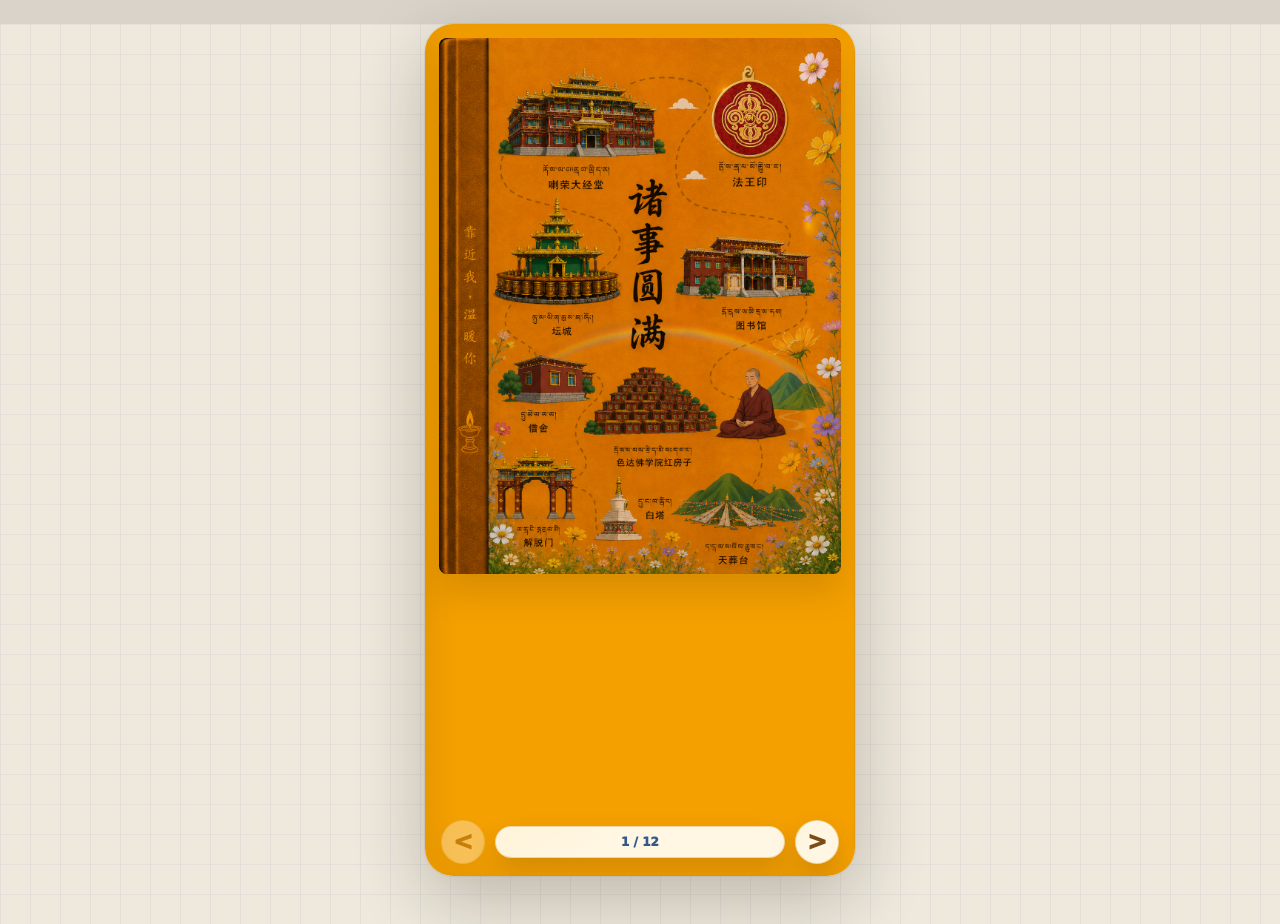
==== android-app/app/src/main/assets/index.html @ 90a1766b "Add Android APK build project" ====
<!doctype html>
<html lang="zh-CN">
  <head>
    <meta charset="UTF-8" />
    <meta name="viewport" content="width=device-width, initial-scale=1, viewport-fit=cover" />
    <meta name="theme-color" content="#f4a000" />
    <meta name="application-name" content="法王手账" />
    <meta name="mobile-web-app-capable" content="yes" />
    <meta name="apple-mobile-web-app-capable" content="yes" />
    <meta name="apple-mobile-web-app-status-bar-style" content="black-translucent" />
    <meta name="apple-mobile-web-app-title" content="法王传记手账" />
    <meta name="msapplication-TileColor" content="#f4a000" />
    <title>晋美彭措法王传记手账</title>
    <link rel="manifest" href="manifest.webmanifest" />
    <link rel="icon" type="image/png" sizes="64x64" href="assets/favicon-64.png" />
    <link rel="apple-touch-icon" href="assets/apple-touch-icon.png" />
    <link rel="preload" as="image" href="assets/cover-home-final.png" fetchpriority="high" />
    <link rel="stylesheet" href="styles.css" />
  </head>
  <body>
    <div class="app-shell">
      <header class="journey-cover" aria-label="笔记本封面">
        <img class="cover-image" src="assets/cover-home-final.png" alt="诸事圆满笔记本封面" loading="eager" decoding="async" fetchpriority="high" />
        <span class="visually-hidden" id="todayLine"></span>
      </header>

      <section class="note-toc note-toc-feature" aria-label="笔记目录">
        <div class="note-toc-actions" aria-label="目录操作">
          <button class="toc-action-button primary" id="newNoteButton" type="button" title="新建笔记" aria-label="新建笔记">
            <svg viewBox="0 0 24 24" aria-hidden="true">
              <path d="M5 12h14"></path>
              <path d="M12 5v14"></path>
            </svg>
            <span>新建笔记</span>
          </button>
          <button class="toc-action-button" id="exportButton" type="button" title="导出笔记" aria-label="导出笔记">
            <svg viewBox="0 0 24 24" aria-hidden="true">
              <path d="M21 15v4a2 2 0 0 1-2 2H5a2 2 0 0 1-2-2v-4"></path>
              <path d="M7 10l5 5 5-5"></path>
              <path d="M12 15V3"></path>
            </svg>
            <span>导出笔记</span>
          </button>
          <button class="toc-action-button install-action" id="installButton" type="button" title="安装到手机" aria-label="安装到手机">
            <svg viewBox="0 0 24 24" aria-hidden="true">
              <path d="M12 3v10"></path>
              <path d="m8 9 4 4 4-4"></path>
              <path d="M5 15v4a2 2 0 0 0 2 2h10a2 2 0 0 0 2-2v-4"></path>
            </svg>
            <span>安装到手机</span>
          </button>
        </div>
        <div class="note-toc-body" id="noteToc"></div>
      </section>

      <section class="front-matter" aria-label="笔记本扉页">
        <article class="flyleaf-page teaching-page">
          <span class="flyleaf-kicker">གདམས་ངག · 扉页一</span>
          <div class="teaching-signboard" aria-label="莫舍己道，勿扰他心">
            <p class="signboard-tibetan">རང་གི་ལམ་མ་འདོར། གཞན་གྱི་སེམས་མ་དཀྲུགས།</p>
            <h2>
              <span>莫舍己道</span>
              <span>勿扰他心</span>
            </h2>
          </div>
          <div class="leaf-thread" aria-hidden="true"></div>
        </article>

        <article class="flyleaf-page message-page">
          <span class="flyleaf-kicker">དྲན་གསོ། · 扉页二</span>
          <blockquote class="handwritten-note">
            <p>
              <span class="handwriting-line">今天是个特别的日子。</span>
              <span class="handwriting-line">我爱这世上所有生命，</span>
              <span class="handwriting-line">但最惦记的还是那些曾一起并肩学修，</span>
              <span class="handwriting-line">如今天各一方的你们。</span>
              <span class="handwriting-line">不管在哪儿，都要好好的哦～</span>
            </p>
          </blockquote>
          <figure>
            <img src="assets/flyleaf-weibo-teaching.jpg" alt="索达吉堪布文字截图" loading="lazy" decoding="async" fetchpriority="low" />
            <figcaption>文字摘录自所给图片</figcaption>
          </figure>
        </article>
      </section>

      <main class="app-main">
        <section class="notebook-overview-page">
        <section class="focus-strip">
          <div class="focus-copy">
            <span class="eyebrow">ད་ལྟའི་བརྗོད་གཞི། 当前主题</span>
            <h2 class="focus-title image-title" id="focusPerson" aria-label="不离">
              <img class="buli-title-image" src="assets/buli-gold-title.png" alt="" aria-hidden="true" loading="lazy" decoding="async" fetchpriority="low" />
            </h2>
            <p id="focusMeta">ཟིན་བྲིས། 0 篇笔记</p>
          </div>
          <figure class="focus-lamp">
            <img src="assets/oil-lamp.jpg" alt="油灯照片" loading="lazy" decoding="async" fetchpriority="low" />
          </figure>
        </section>

        <section class="photo-film" aria-label="喇荣五明佛学院风景">
          <div class="photo-card large">
            <img src="assets/larung-real-panorama.jpg" alt="喇荣五明佛学院夜色全景" loading="lazy" decoding="async" fetchpriority="low" />
            <div>
              <span>LARUNG GAR</span>
              <strong>夜色山谷</strong>
            </div>
          </div>
          <div class="photo-card">
            <img src="assets/larung-real-lights.jpg" alt="喇荣五明佛学院灯火红屋" loading="lazy" decoding="async" fetchpriority="low" />
            <div>
              <span>LIGHTS</span>
              <strong>灯火红屋</strong>
            </div>
          </div>
          <div class="photo-card">
            <img src="assets/larung-real-snow.jpg" alt="喇荣五明佛学院雪景" loading="lazy" decoding="async" fetchpriority="low" />
            <div>
              <span>SNOW</span>
              <strong>雪落山坡</strong>
            </div>
          </div>
        </section>

        <section class="stats-ribbon" aria-label="笔记统计">
          <div>
            <strong id="totalCount">0</strong>
            <span>篇笔记</span>
          </div>
          <div>
            <strong id="personCount">0</strong>
            <span>位人物</span>
          </div>
          <div>
            <strong id="tagCount">0</strong>
            <span>个标签</span>
          </div>
        </section>
        </section>

        <section class="portrait-pages" aria-label="法相庄严彩页">
          <div class="section-head">
            <div>
              <span class="eyebrow">སྐུ་པར། Portrait Inserts</span>
              <h2>སྐུ་མདངས། 法相庄严</h2>
            </div>
          </div>
          <form class="module-editor" data-module-form="portraits">
            <input name="title" type="text" placeholder="ཁ་བྱང་ 标题" autocomplete="off" />
            <input name="subtitle" type="text" placeholder="སྡེ་ཚན། 小标题" autocomplete="off" />
            <label class="module-file-button">
              <input name="image" type="file" accept="image/*" />
              <span>选择图片</span>
            </label>
            <button type="submit">加入法相</button>
          </form>
          <div class="portrait-grid" id="portraitGrid"></div>
        </section>

        <section class="event-pages" aria-label="岁月锚点便签">
          <div class="section-head">
            <div>
              <span class="eyebrow">ལོ་རྒྱུས། Milestones</span>
              <h2>ལོ་ཟླའི་གནད། 岁月锚点</h2>
            </div>
          </div>
          <form class="module-editor milestone-editor" data-module-form="milestones">
            <input name="subtitle" type="text" placeholder="ལོ། 年份 / 锚点" autocomplete="off" />
            <input name="title" type="text" placeholder="ཁ་བྱང་། 标题" autocomplete="off" />
            <textarea name="body" placeholder="ཟིན་བྲིས། 便签内容"></textarea>
            <button type="submit">加入锚点</button>
          </form>
          <div class="event-strip milestone-strip" id="milestoneStrip"></div>
        </section>

        <section class="academy-gallery" aria-label="家乡风光装饰彩页">
          <div class="section-head">
            <div>
              <span class="eyebrow">བླ་རུང་། Larung Views</span>
              <h2>ཕ་ཡུལ་མཛེས་སྡུག 家乡风光</h2>
            </div>
          </div>
          <form class="module-editor" data-module-form="academy">
            <input name="title" type="text" placeholder="ཁ་བྱང་ 标题" autocomplete="off" />
            <input name="subtitle" type="text" placeholder="སྡེ་ཚན། 小标题" autocomplete="off" />
            <label class="module-file-button">
              <input name="image" type="file" accept="image/*" />
              <span>选择图片</span>
            </label>
            <button type="submit">加入风光</button>
          </form>
          <div class="academy-mosaic" id="academyMosaic"></div>
        </section>

        <section class="color-pages" aria-label="笔记本彩页">
          <div class="section-head">
            <div>
              <span class="eyebrow">ཚོན་ལྡན་ཤོག་ངོས། Color Inserts</span>
              <h2>ཚོན་ལྡན་ཤོག་ངོས། 彩页</h2>
            </div>
          </div>
          <form class="module-editor" data-module-form="colorPages">
            <input name="title" type="text" placeholder="ཁ་བྱང་ 标题" autocomplete="off" />
            <input name="subtitle" type="text" placeholder="སྡེ་ཚན། 小标题" autocomplete="off" />
            <label class="module-file-button">
              <input name="image" type="file" accept="image/*" />
              <span>选择图片</span>
            </label>
            <button type="submit">加入彩页</button>
          </form>
          <div class="page-strip" id="colorPageStrip"></div>
        </section>

        <section class="notebook-index-page">
        <label class="search-box" for="searchInput">
          <svg viewBox="0 0 24 24" aria-hidden="true">
            <circle cx="11" cy="11" r="8"></circle>
            <path d="m21 21-4.3-4.3"></path>
          </svg>
          <input id="searchInput" type="search" placeholder="搜索地点、主题、正文" autocomplete="off" />
        </label>

        <nav class="type-filter" aria-label="笔记类型">
          <button class="type-button active" data-filter="all" type="button">ཚང་མ། 全部</button>
          <button class="type-button" data-filter="diary" type="button">ཉིན་ཐོ། 日记</button>
          <button class="type-button" data-filter="reading" type="button">ཀློག་ཐོ། 读书</button>
          <button class="type-button" data-filter="memo" type="button">དྲན་ཐོ། 备忘</button>
          <button class="type-button" data-filter="timeline" type="button">གདམས་ངག 教言</button>
        </nav>

        <section class="section-head">
          <div>
            <span class="eyebrow">Notebook Index</span>
            <h2 id="listTitle">ཚང་མ། 全部笔记</h2>
          </div>
          <select id="sortSelect" title="排序">
            <option value="updated">ཉེ་ཆར་བསྒྱུར། 最近编辑</option>
            <option value="dateDesc">གསར་ནས་རྙིང་། 日期从新到旧</option>
            <option value="dateAsc">རྙིང་ནས་གསར། 日期从旧到新</option>
            <option value="title">ཁ་བྱང་། 标题</option>
          </select>
        </section>

        <section class="note-list" id="noteList" aria-label="笔记列表"></section>
        </section>

        <section class="editor-card" aria-label="笔记编辑器">
          <div class="editor-toolbar">
            <div class="segmented" role="tablist" aria-label="视图">
              <button class="segment active" id="writeViewButton" type="button">འབྲི། 书写</button>
              <button class="segment" id="timelineViewButton" type="button">གདམས་ངག 教言</button>
            </div>
            <div class="editor-actions">
              <span class="save-state" id="saveState">已保存</span>
              <button class="round-button small" id="pinButton" type="button" title="置顶" aria-label="置顶">
                <svg viewBox="0 0 24 24" aria-hidden="true">
                  <path d="M12 17v5"></path>
                  <path d="M5 17h14"></path>
                  <path d="M12 3 8 7v4l-3 3v3h14v-3l-3-3V7z"></path>
                </svg>
              </button>
              <button class="round-button small danger" id="deleteButton" type="button" title="删除笔记" aria-label="删除笔记">
                <svg viewBox="0 0 24 24" aria-hidden="true">
                  <path d="M3 6h18"></path>
                  <path d="M8 6V4a2 2 0 0 1 2-2h4a2 2 0 0 1 2 2v2"></path>
                  <path d="M19 6l-1 14a2 2 0 0 1-2 2H8a2 2 0 0 1-2-2L5 6"></path>
                  <path d="M10 11v6"></path>
                  <path d="M14 11v6"></path>
                </svg>
              </button>
            </div>
          </div>

          <section class="page-theme-picker" aria-label="空白页样式">
            <button class="page-theme-option active" data-page-theme="sky" type="button">
              <img src="assets/page-sky-rainbow.jpg" alt="霓映虚空空白页预览" loading="lazy" decoding="async" fetchpriority="low" />
              <span>འཇའ་ཚོན། 霓映虚空</span>
            </button>
            <button class="page-theme-option" data-page-theme="night" type="button">
              <img src="assets/page-night-lights.jpg" alt="万灯垂寰空白页预览" loading="lazy" decoding="async" fetchpriority="low" />
              <span>སྒྲོན་མེ། 万灯垂寰</span>
            </button>
            <button class="page-theme-option" data-page-theme="kindness1" type="button">
              <img src="assets/blank-page-kindness-01.jpg" alt="山路塔城空白页预览" loading="lazy" decoding="async" fetchpriority="low" />
              <span>ལམ་བཟང་། 善意山路</span>
            </button>
            <button class="page-theme-option" data-page-theme="kindness2" type="button">
              <img src="assets/blank-page-kindness-02.jpg" alt="安乐花朵空白页预览" loading="lazy" decoding="async" fetchpriority="low" />
              <span>མེ་ཏོག 安乐花朵</span>
            </button>
            <button class="page-theme-option" data-page-theme="kindness3" type="button">
              <img src="assets/blank-page-kindness-03.jpg" alt="暖心经幡空白页预览" loading="lazy" decoding="async" fetchpriority="low" />
              <span>དར་ལྕོག 暖心经幡</span>
            </button>
            <button class="page-theme-option" data-page-theme="kindness4" type="button">
              <img src="assets/blank-page-kindness-04.jpg" alt="光明空白页预览" loading="lazy" decoding="async" fetchpriority="low" />
              <span>འོད་སྣང་། 光明</span>
            </button>
            <button class="page-theme-option" data-page-theme="kindness5" type="button">
              <img src="assets/blank-page-kindness-05.jpg" alt="晴空经幡空白页预览" loading="lazy" decoding="async" fetchpriority="low" />
              <span>ནམ་མཁའ། 晴空经幡</span>
            </button>
          </section>

          <section class="memo-calendar-picker hidden" id="memoCalendarPicker" aria-label="备忘日历类型">
            <div>
              <span class="eyebrow">དྲན་ཐོའི་ལོ་ཐོ། Memo Calendar</span>
              <strong id="memoCalendarTitle">公历日历</strong>
            </div>
            <div class="calendar-mode-buttons">
              <button class="calendar-mode-button active" data-calendar-mode="gregorian" type="button">སྤྱི་ལོ། 公历日历</button>
              <button class="calendar-mode-button" data-calendar-mode="tibetan" type="button">བོད་ཟླ། 藏历日历</button>
            </div>
            <div class="memo-calendar-decor" id="memoCalendarDecor" aria-hidden="true">
              <span class="sky"></span>
              <span class="night"></span>
            </div>
          </section>

          <form class="editor-form" id="editorForm">
            <input id="noteTitle" class="title-input" type="text" placeholder="ཁ་བྱང་ / 标题" autocomplete="off" />
            <div class="meta-grid">
              <label>
                <span>རིགས། 类型</span>
                <select id="noteType">
                  <option value="diary">ཉིན་ཐོ། 日记</option>
                  <option value="reading">ཀློག་ཐོ། 读书笔记</option>
                  <option value="memo">དྲན་ཐོ། 备忘录</option>
                  <option value="timeline">གདམས་ངག 教言摘录</option>
                </select>
              </label>
              <label>
                <span>ཟླ་ཚེས། 日期</span>
                <input id="noteDate" type="date" />
              </label>
              <label>
                <span>སྐྱེས་བུ། 人物</span>
                <input id="notePerson" type="text" placeholder="" autocomplete="off" />
              </label>
              <label>
                <span>གནས། 地点 / 来源</span>
                <input id="noteSource" type="text" placeholder="色达、五台山、书名或讲记" autocomplete="off" />
              </label>
            </div>
            <label class="tags-field">
              <span>མཚོན་རྟགས། 标签</span>
              <input id="noteTags" type="text" placeholder="信心, 弘法, 色达, 读书摘录" autocomplete="off" />
            </label>
            <section class="memo-calendar hidden" id="memoCalendarPreview" aria-label="备忘日历页"></section>
            <section class="note-image-panel" aria-label="笔记图片">
              <div class="note-image-head">
                <span>འདྲ་པར། 插入图片</span>
                <label class="note-image-button">
                  <input id="noteImageInput" type="file" accept="image/*" multiple />
                  <span>选择图片</span>
                </label>
              </div>
              <div class="note-image-grid" id="noteImageGrid"></div>
            </section>
            <textarea id="noteBody" placeholder="ཟིན་བྲིས། 记录传记片段、读书摘录、今日感想或待办。"></textarea>
            <div class="page-decoration" id="pageDecoration" aria-hidden="true"></div>
          </form>

          <div class="timeline-view hidden teaching-manager" id="timelineView" aria-label="教言摘录管理"></div>
        </section>

        <footer class="back-cover" aria-label="笔记本尾页">
          <img src="assets/back-cover-garuda-larung.png" alt="靠近我温暖你笔记本尾页" loading="lazy" decoding="async" fetchpriority="low" />
        </footer>
      </main>
    </div>

    <template id="noteCardTemplate">
      <article class="note-card">
        <button type="button" class="note-card-button">
          <div class="note-card-top">
            <span class="type-pill"></span>
            <span class="note-date"></span>
          </div>
          <h3></h3>
          <p></p>
          <div class="note-card-bottom">
            <span class="person-chip"></span>
            <span class="pin-chip hidden">置顶</span>
          </div>
        </button>
      </article>
    </template>

    <script src="app.js"></script>
  </body>
</html>
---- android-app/app/src/main/assets/styles.css ----
:root {
  color-scheme: light;
  --orange: #f4a000;
  --orange-deep: #df7d16;
  --paper: #fffdf7;
  --paper-soft: #f7f2e8;
  --ink: #2c3135;
  --muted: #7f7770;
  --red: #c6282a;
  --blue: #315a8c;
  --gold: #d89a32;
  --green: #315f4b;
  --line: #eadfd0;
  --shadow: 0 18px 40px rgba(64, 47, 23, 0.13);
  --radius: 8px;
  --font: "Microsoft YaHei", "PingFang SC", "Noto Sans CJK SC", system-ui, sans-serif;
  --hand-font: "STXingkai", "华文行楷", "FZShuTi", "方正舒体", "KaiTi", "SimKai", "FangSong", cursive;
  --signboard-font: "KaiTi", "STKaiti", "华文楷体", "Kaiti SC", "DFKai-SB", "SimKai", "FangSong", serif;
  --message-hand-font: "STXingkai", "华文行楷", "FZShuTi", "方正舒体", "Xingkai SC", "KaiTi", "SimKai", cursive;
  --buli-font: "华文行楷", "STXingkai", "KaiTi", "SimKai", "Microsoft YaHei", serif;
}

* {
  box-sizing: border-box;
}

html {
  height: 100%;
  min-width: 320px;
  background: #d9d3c9;
}

body {
  min-height: 100%;
  margin: 0;
  overflow: hidden;
  color: var(--ink);
  font-family: var(--font);
  letter-spacing: 0;
  background:
    linear-gradient(90deg, rgba(49, 90, 140, 0.06) 1px, transparent 1px),
    linear-gradient(180deg, rgba(49, 90, 140, 0.05) 1px, transparent 1px),
    #eee8dd;
  background-size: 30px 30px;
}

button,
input,
textarea,
select {
  font: inherit;
}

button {
  cursor: pointer;
}

h1,
h2,
h3,
p {
  margin: 0;
}

svg {
  display: block;
}

.visually-hidden {
  position: absolute;
  width: 1px;
  height: 1px;
  overflow: hidden;
  clip: rect(0 0 0 0);
  white-space: nowrap;
}

.app-shell {
  width: min(100%, 430px);
  height: 100svh;
  min-height: 100svh;
  margin: 0 auto;
  display: grid;
  grid-auto-columns: 100%;
  grid-auto-flow: column;
  overflow-x: auto;
  overflow-y: hidden;
  position: relative;
  perspective: 1600px;
  transform-style: preserve-3d;
  scroll-behavior: auto;
  scroll-snap-type: x mandatory;
  scrollbar-width: none;
  background: var(--paper);
  box-shadow: 0 0 0 1px rgba(80, 66, 48, 0.08), 0 22px 70px rgba(33, 25, 14, 0.24);
}

.app-shell::-webkit-scrollbar {
  display: none;
}

.notebook-page {
  width: 100%;
  min-width: 100%;
  height: 100%;
  max-height: 100%;
  overflow-x: hidden;
  overflow-y: auto;
  overscroll-behavior: contain;
  scroll-snap-align: start;
  scroll-snap-stop: always;
  scrollbar-width: thin;
  background: var(--paper);
  box-shadow:
    inset 14px 0 22px rgba(84, 58, 24, 0.08),
    inset -1px 0 0 rgba(139, 109, 65, 0.14);
}

.journey-cover {
  position: relative;
  min-height: auto;
  overflow: hidden;
  padding: max(14px, env(safe-area-inset-top)) 14px 14px;
  background: var(--orange);
  color: #3a2c1c;
}

.cover-image {
  display: block;
  width: 100%;
  min-height: 520px;
  object-fit: cover;
  object-position: center top;
  border-radius: var(--radius);
  box-shadow: 0 18px 34px rgba(105, 61, 12, 0.2);
}

.cover-actions {
  position: absolute;
  top: max(22px, env(safe-area-inset-top));
  right: 24px;
  z-index: 2;
  display: flex;
  justify-content: flex-end;
  gap: 10px;
}

.round-button {
  display: inline-grid;
  place-items: center;
  width: 44px;
  height: 44px;
  border: 1px solid rgba(44, 49, 53, 0.13);
  border-radius: 999px;
  background: rgba(255, 253, 247, 0.78);
  color: var(--ink);
  box-shadow: 0 10px 20px rgba(64, 47, 23, 0.13);
}

.round-button.primary {
  background: var(--red);
  color: #fff;
}

.round-button.text-button {
  width: 54px;
  border-color: rgba(255, 215, 126, 0.46);
  background:
    linear-gradient(145deg, rgba(255, 236, 160, 0.18), transparent 38%),
    rgba(111, 24, 20, 0.86);
  color: #f7d57a;
  font-size: 13px;
  font-weight: 950;
}

.round-button.small {
  width: 38px;
  height: 38px;
}

.round-button svg,
.search-box svg {
  width: 20px;
  height: 20px;
  fill: none;
  stroke: currentColor;
  stroke-width: 2;
  stroke-linecap: round;
  stroke-linejoin: round;
}

.round-button.danger:hover {
  color: var(--red);
}

.eyebrow {
  color: rgba(44, 49, 53, 0.62);
  font-size: 12px;
  font-weight: 800;
  letter-spacing: 0.18em;
  text-transform: uppercase;
}

.app-main {
  display: contents;
}

.front-matter,
.front-matter > .flyleaf-page,
.notebook-overview-page,
.photo-film,
.portrait-pages,
.event-pages,
.academy-gallery,
.color-pages,
.notebook-index-page,
.note-list,
.editor-card,
.back-cover {
  content-visibility: auto;
  contain-intrinsic-size: auto 620px;
}

.journey-cover.notebook-page {
  padding-bottom: max(86px, env(safe-area-inset-bottom));
}

.front-matter > .notebook-page,
.app-main > .notebook-page:not(.editor-card):not(.back-cover) {
  padding: 18px 16px max(86px, env(safe-area-inset-bottom));
}

.notebook-overview-page,
.notebook-index-page {
  align-content: start;
  background: var(--paper);
}

.notebook-overview-page,
.notebook-index-page {
  display: grid;
  gap: 18px;
}

.note-toc.note-toc-feature.notebook-page {
  align-content: start;
  margin: 0;
  padding: 16px 14px max(86px, env(safe-area-inset-bottom));
  border: 0;
  border-radius: 0;
  box-shadow: none;
}

.editor-card.notebook-page {
  height: 100%;
  min-height: 0;
  overflow-x: hidden;
  overflow-y: auto;
  border-width: 0;
  border-radius: 0;
  box-shadow: none;
  touch-action: pan-y;
}

.back-cover.notebook-page {
  border-radius: 0;
}

.page-turn-ghost {
  position: absolute;
  top: 0;
  bottom: 0;
  z-index: 35;
  width: 100%;
  min-width: 100%;
  height: 100%;
  max-height: 100%;
  overflow: hidden;
  pointer-events: none;
  transform-style: preserve-3d;
  backface-visibility: hidden;
  will-change: transform, opacity, filter;
}

.page-turn-ghost::before {
  content: "";
  position: absolute;
  inset: 0;
  z-index: 50;
  background:
    linear-gradient(90deg, rgba(255, 255, 255, 0.34), transparent 18%, rgba(88, 58, 22, 0.18) 76%, rgba(20, 14, 8, 0.34)),
    linear-gradient(90deg, transparent, rgba(255, 242, 195, 0.18) 45%, transparent 56%);
  opacity: 0;
  pointer-events: none;
}

.page-turn-ghost::after {
  content: "";
  position: absolute;
  top: 0;
  bottom: 0;
  z-index: 51;
  width: 42px;
  background: linear-gradient(90deg, rgba(255, 248, 218, 0.42), rgba(81, 52, 18, 0.22), transparent);
  opacity: 0;
  pointer-events: none;
}

.page-turn-ghost.turn-next {
  transform-origin: left center;
}

.page-turn-ghost.turn-prev {
  transform-origin: right center;
}

.page-turn-ghost.turn-next::after {
  right: 0;
}

.page-turn-ghost.turn-prev::after {
  left: 0;
  transform: scaleX(-1);
}

.page-turn-ghost.turn-next.is-turning {
  animation: turnPageNext 0.72s cubic-bezier(0.2, 0.72, 0.18, 1) both;
}

.page-turn-ghost.turn-prev.is-turning {
  animation: turnPagePrev 0.72s cubic-bezier(0.2, 0.72, 0.18, 1) both;
}

.page-turn-ghost.is-turning::before,
.page-turn-ghost.is-turning::after {
  animation: turnPageSheen 0.72s ease both;
}

@keyframes turnPageNext {
  0% {
    opacity: 1;
    filter: brightness(1);
    transform: rotateY(0deg) translateZ(8px);
  }
  42% {
    opacity: 0.98;
    filter: brightness(0.96);
    transform: rotateY(-56deg) translateZ(18px) skewY(-1deg);
  }
  100% {
    opacity: 0.08;
    filter: brightness(0.82);
    transform: rotateY(-106deg) translateZ(4px) skewY(-1.5deg);
  }
}

@keyframes turnPagePrev {
  0% {
    opacity: 1;
    filter: brightness(1);
    transform: rotateY(0deg) translateZ(8px);
  }
  42% {
    opacity: 0.98;
    filter: brightness(0.96);
    transform: rotateY(56deg) translateZ(18px) skewY(1deg);
  }
  100% {
    opacity: 0.08;
    filter: brightness(0.82);
    transform: rotateY(106deg) translateZ(4px) skewY(1.5deg);
  }
}

@keyframes turnPageSheen {
  0%,
  100% {
    opacity: 0;
  }
  36% {
    opacity: 0.9;
  }
  62% {
    opacity: 0.45;
  }
}

.notebook-pager {
  position: fixed;
  z-index: 40;
  left: 50%;
  bottom: max(12px, env(safe-area-inset-bottom));
  display: grid;
  grid-template-columns: 44px minmax(0, 1fr) 44px;
  align-items: center;
  gap: 10px;
  width: min(calc(100% - 24px), 398px);
  transform: translateX(-50%);
  pointer-events: none;
}

.notebook-page-button,
.notebook-page-status {
  border: 1px solid rgba(216, 154, 50, 0.36);
  background:
    linear-gradient(145deg, rgba(255, 237, 165, 0.16), transparent 42%),
    rgba(255, 253, 247, 0.92);
  color: #7a4c18;
  box-shadow:
    inset 0 1px 0 rgba(255, 255, 255, 0.55),
    0 12px 24px rgba(64, 47, 23, 0.18);
  backdrop-filter: blur(10px);
}

.notebook-page-button {
  display: grid;
  place-items: center;
  width: 44px;
  height: 44px;
  border-radius: 999px;
  font-size: 24px;
  font-weight: 950;
  line-height: 1;
  pointer-events: auto;
}

.notebook-page-button:disabled {
  cursor: default;
  opacity: 0.38;
}

.notebook-page-status {
  min-width: 0;
  padding: 8px 12px;
  border-radius: 999px;
  color: var(--blue);
  font-size: 12px;
  font-weight: 950;
  text-align: center;
  pointer-events: none;
}

.front-matter {
  display: contents;
}

.front-matter > .flyleaf-page.notebook-page {
  min-height: 100%;
  overflow-x: hidden;
  overflow-y: auto;
  border: 0;
  border-radius: 0;
  box-shadow:
    inset 14px 0 22px rgba(84, 58, 24, 0.08),
    inset -1px 0 0 rgba(139, 109, 65, 0.14);
}

.flyleaf-page {
  position: relative;
  min-height: 430px;
  overflow: hidden;
  border: 1px solid var(--line);
  border-radius: var(--radius);
  box-shadow: var(--shadow);
}

.flyleaf-page::before,
.flyleaf-page::after {
  content: "";
  position: absolute;
  left: 22px;
  right: 22px;
  height: 1px;
  background: rgba(155, 101, 45, 0.32);
}

.flyleaf-page::before {
  top: 22px;
}

.flyleaf-page::after {
  bottom: 22px;
}

.flyleaf-kicker {
  display: block;
  color: rgba(44, 49, 53, 0.58);
  font-size: 12px;
  font-weight: 900;
  letter-spacing: 0.16em;
  text-transform: uppercase;
}

.teaching-page {
  display: grid;
  align-content: center;
  justify-items: center;
  padding: 42px 28px;
  background:
    linear-gradient(180deg, rgba(255, 250, 240, 0.9), rgba(247, 236, 217, 0.95)),
    radial-gradient(circle at 50% 40%, rgba(49, 90, 140, 0.18), transparent 34%);
  text-align: center;
}

.teaching-signboard {
  position: relative;
  display: grid;
  grid-template-rows: auto minmax(86px, 1fr);
  align-items: stretch;
  justify-items: center;
  gap: 12px;
  width: 100%;
  min-height: 188px;
  margin-top: 26px;
  padding: 16px 22px 18px;
  border: 4px solid #caa64a;
  border-radius: 4px;
  background:
    linear-gradient(90deg, rgba(255, 255, 255, 0.08), transparent 18%, transparent 82%, rgba(255, 255, 255, 0.08)),
    linear-gradient(180deg, #16365e, #0c2546);
  box-shadow:
    inset 0 0 0 2px rgba(245, 220, 136, 0.48),
    inset 0 -10px 18px rgba(0, 0, 0, 0.18),
    0 18px 30px rgba(64, 47, 23, 0.18);
}

.teaching-signboard::before,
.teaching-signboard::after {
  content: "";
  position: absolute;
  top: 8px;
  bottom: 8px;
  width: 1px;
  background: rgba(245, 220, 136, 0.58);
}

.teaching-signboard::before {
  left: 10px;
}

.teaching-signboard::after {
  right: 10px;
}

.signboard-tibetan {
  position: relative;
  z-index: 1;
  margin: 0;
  color: #f6df92;
  font-size: 15px;
  font-weight: 800;
  line-height: 1.3;
  text-shadow: 0 1px 0 rgba(0, 0, 0, 0.28);
}

.teaching-page h2 {
  position: relative;
  z-index: 1;
  display: flex;
  align-items: center;
  align-self: center;
  flex-wrap: wrap;
  justify-content: center;
  gap: 8px 22px;
  margin: 0;
  color: #efd184;
  font-family: var(--signboard-font);
  font-size: 36px;
  font-weight: 700;
  line-height: 1.08;
  letter-spacing: 0.16em;
  text-shadow:
    0 1px 0 rgba(255, 248, 204, 0.72),
    0 2px 0 rgba(100, 61, 18, 0.56),
    0 4px 7px rgba(0, 0, 0, 0.34);
}

.teaching-page h2 span {
  display: inline-block;
  background:
    linear-gradient(180deg, #fff5bf 0%, #f2d487 28%, #bd7e2f 48%, #fff1ad 62%, #d39a42 82%, #6f481b 100%);
  -webkit-background-clip: text;
  background-clip: text;
  color: #efd184;
  -webkit-text-fill-color: transparent;
  filter:
    drop-shadow(0 1px 0 rgba(255, 255, 255, 0.2))
    drop-shadow(0 2px 2px rgba(98, 55, 13, 0.32))
    drop-shadow(0 4px 5px rgba(0, 0, 0, 0.26));
  white-space: nowrap;
  -webkit-text-stroke: 0.25px rgba(82, 52, 20, 0.42);
}

.teaching-page p {
  margin-top: 24px;
  color: var(--muted);
  font-size: 15px;
  font-weight: 800;
}

.teaching-page .tibetan-line {
  color: var(--blue);
  font-size: 20px;
  line-height: 1.85;
  letter-spacing: 0;
}

.leaf-thread {
  display: none;
}

.leaf-thread::before,
.leaf-thread::after {
  display: none;
}

.message-page {
  display: grid;
  gap: 14px;
  align-content: start;
  padding: 34px 24px 24px;
  background:
    radial-gradient(circle at 18% 16%, rgba(98, 72, 34, 0.14) 0 1px, transparent 2px),
    radial-gradient(circle at 78% 64%, rgba(255, 244, 205, 0.65) 0 2px, transparent 4px),
    repeating-linear-gradient(94deg, rgba(117, 88, 48, 0.1) 0 1px, transparent 1px 19px),
    repeating-linear-gradient(0deg, rgba(92, 68, 38, 0.06) 0 1px, transparent 1px 30px),
    linear-gradient(180deg, #efe1bd, #e6d2a5 50%, #ddc392);
  background-size: 120px 120px, 180px 180px, auto, auto, auto;
}

.message-page blockquote {
  position: relative;
  margin: 4px 0 0;
  padding: 24px 18px 22px;
  border: 1px solid rgba(131, 93, 49, 0.22);
  border-radius: var(--radius);
  color: #202326;
  font-family: var(--message-hand-font);
  font-size: 21px;
  font-weight: 400;
  line-height: 1.78;
  letter-spacing: 0;
  background:
    linear-gradient(90deg, rgba(255, 255, 255, 0.18), transparent 28%, transparent 72%, rgba(105, 76, 39, 0.08)),
    repeating-linear-gradient(92deg, rgba(88, 66, 40, 0.12) 0 1px, transparent 1px 18px),
    linear-gradient(rgba(236, 217, 177, 0.84) 37px, rgba(112, 82, 44, 0.13) 38px),
    rgba(239, 224, 190, 0.9);
  background-size: auto, auto, 100% 38px, auto;
  box-shadow:
    inset 0 0 0 1px rgba(255, 247, 224, 0.36),
    0 14px 30px rgba(80, 55, 28, 0.12);
}

.message-page blockquote::before {
  display: none;
}

.message-page blockquote::after {
  display: none;
}

.message-page blockquote p {
  display: grid;
  gap: 8px;
  margin: 0;
}

.handwritten-note p {
  color: #202225;
  font-family: var(--message-hand-font);
  font-size: 29px;
  font-weight: 400;
  line-height: 1.5;
  font-style: normal;
  text-shadow:
    0.18px 0 rgba(32, 34, 37, 0.34),
    0 1px 0 rgba(255, 255, 255, 0.2);
}

.handwriting-line {
  display: block;
  width: fit-content;
  max-width: 100%;
  transform-origin: left center;
  white-space: normal;
}

.handwriting-line:nth-child(1) {
  transform: rotate(-0.4deg) translateX(2px);
}

.handwriting-line:nth-child(2) {
  transform: rotate(0.25deg) translateX(14px);
}

.handwriting-line:nth-child(3) {
  transform: rotate(-0.2deg) translateX(6px);
}

.handwriting-line:nth-child(4) {
  transform: rotate(0.18deg) translateX(20px);
}

.handwriting-line:nth-child(5) {
  transform: rotate(-0.25deg) translateX(12px);
}

.message-page blockquote > :first-child::before {
  display: none;
}

.message-page figure {
  align-self: end;
  margin: 0;
  padding: 8px;
  border-radius: var(--radius);
  background: rgba(239, 224, 190, 0.72);
}

.message-page img {
  display: block;
  width: 100%;
  max-height: none;
  object-fit: contain;
  object-position: top center;
  border-radius: 6px;
  filter: saturate(0.92) sepia(0.08);
}

.message-page figcaption {
  margin-top: 6px;
  color: rgba(79, 58, 33, 0.68);
  font-size: 11px;
  font-weight: 800;
}

.focus-strip {
  position: relative;
  display: grid;
  grid-template-columns: minmax(0, 1fr) 112px;
  align-items: center;
  gap: 14px;
  min-height: 150px;
  padding: 16px;
  overflow: hidden;
  border: 1px solid rgba(241, 203, 115, 0.42);
  border-radius: var(--radius);
  background:
    radial-gradient(circle at 82% 34%, rgba(248, 197, 92, 0.22), transparent 32%),
    radial-gradient(circle at 12% 88%, rgba(82, 10, 20, 0.58), transparent 42%),
    linear-gradient(135deg, #c21d35 0%, #991929 46%, #68121e 100%);
  box-shadow:
    inset 0 0 0 1px rgba(255, 222, 148, 0.12),
    0 14px 30px rgba(82, 10, 20, 0.2);
}

.focus-strip::before {
  content: "";
  position: absolute;
  inset: 0;
  background:
    linear-gradient(90deg, rgba(255, 228, 154, 0.08) 0 1px, transparent 1px 18px),
    radial-gradient(circle at 28% 28%, rgba(255, 246, 204, 0.13) 0 1px, transparent 2px),
    radial-gradient(circle at 62% 72%, rgba(255, 188, 68, 0.16) 0 1px, transparent 3px);
  opacity: 0.78;
  pointer-events: none;
}

.focus-strip::after {
  content: "";
  position: absolute;
  right: 102px;
  top: 18px;
  bottom: 18px;
  width: 1px;
  background: linear-gradient(transparent, rgba(245, 211, 126, 0.44), transparent);
  pointer-events: none;
}

.focus-copy {
  position: relative;
  z-index: 1;
  min-width: 0;
}

.focus-strip .eyebrow {
  color: rgba(255, 231, 164, 0.72);
}

.focus-title {
  display: flex;
  align-items: center;
  gap: 14px;
  margin: 9px 0 0;
  min-height: 82px;
  padding: 4px 0;
  border-radius: 0;
  background: transparent;
}

.focus-title.image-title {
  min-height: 92px;
  padding: 0;
}

.buli-title-image {
  display: block;
  width: min(188px, 58vw);
  height: auto;
  object-fit: contain;
  filter:
    drop-shadow(0 3px 0 rgba(73, 34, 3, 0.44))
    drop-shadow(0 12px 22px rgba(49, 6, 12, 0.34))
    drop-shadow(0 0 18px rgba(255, 207, 72, 0.24));
}

.focus-strip p {
  position: relative;
  z-index: 1;
  margin-top: 5px;
  color: rgba(255, 237, 185, 0.76);
  font-size: 13px;
}

.metal-char {
  display: inline-block;
  color: #f4d57a;
  font-family: var(--buli-font);
  font-size: 64px;
  font-weight: 600;
  font-style: normal;
  line-height: 1;
  letter-spacing: 0;
  background:
    linear-gradient(180deg, #fff2b8 0%, #c89d31 34%, #fff1a8 49%, #8b5f17 72%, #f6d982 100%);
  -webkit-background-clip: text;
  background-clip: text;
  -webkit-text-fill-color: transparent;
  filter: drop-shadow(0 2px 0 rgba(64, 25, 4, 0.42)) drop-shadow(0 10px 18px rgba(41, 5, 11, 0.28));
  text-shadow: 0 0 16px rgba(255, 208, 104, 0.2);
}

.focus-lamp {
  position: relative;
  z-index: 1;
  margin: 0;
}

.focus-lamp img {
  display: block;
  width: 112px;
  height: 132px;
  object-fit: cover;
  object-position: center;
  border: 1px solid rgba(244, 213, 122, 0.34);
  border-radius: var(--radius);
  box-shadow:
    0 0 0 5px rgba(255, 226, 153, 0.06),
    0 12px 28px rgba(45, 5, 12, 0.38),
    0 0 24px rgba(255, 172, 76, 0.22);
}

.focus-lamp figcaption {
  margin-top: 6px;
  color: var(--gold);
  font-size: 11px;
  font-weight: 950;
  text-align: center;
}

.photo-film {
  display: grid;
  grid-auto-columns: 76%;
  grid-auto-flow: column;
  gap: 12px;
  margin-right: -16px;
  margin-left: -16px;
  padding: 0 16px 4px;
  overflow-x: auto;
  scroll-snap-type: x mandatory;
  scrollbar-width: none;
}

.photo-film::-webkit-scrollbar {
  display: none;
}

.photo-card {
  position: relative;
  min-height: 174px;
  overflow: hidden;
  border: 8px solid #fff;
  border-radius: var(--radius);
  background: #fff;
  box-shadow: var(--shadow);
  scroll-snap-align: start;
}

.photo-card.large {
  grid-column: span 1;
}

.photo-card img {
  width: 100%;
  height: 174px;
  object-fit: cover;
}

.photo-card::after {
  content: "";
  position: absolute;
  inset: 0;
  background: linear-gradient(180deg, rgba(20, 18, 16, 0), rgba(20, 18, 16, 0.64));
}

.photo-card div {
  position: absolute;
  z-index: 1;
  left: 14px;
  right: 14px;
  bottom: 12px;
  color: #fff;
}

.photo-card span {
  display: block;
  font-size: 11px;
  font-weight: 900;
  letter-spacing: 0.16em;
}

.photo-card strong {
  display: block;
  margin-top: 4px;
  font-size: 20px;
  line-height: 1.1;
}

.stats-ribbon {
  display: grid;
  grid-template-columns: repeat(3, minmax(0, 1fr));
  gap: 9px;
}

.stats-ribbon div {
  min-width: 0;
  padding: 12px 10px;
  border: 1px solid var(--line);
  border-radius: var(--radius);
  background: #fff;
  box-shadow: 0 10px 24px rgba(64, 47, 23, 0.08);
}

.stats-ribbon strong {
  display: block;
  color: var(--orange-deep);
  font-size: 32px;
  font-weight: 950;
  line-height: 1;
}

.stats-ribbon span {
  display: block;
  margin-top: 4px;
  color: var(--muted);
  font-size: 12px;
  font-weight: 800;
}

.portrait-pages,
.event-pages,
.academy-gallery {
  display: grid;
  gap: 12px;
}

.event-pages {
  position: relative;
  padding: 6px 0 8px;
}

.event-pages > * {
  position: relative;
  z-index: 1;
}

.event-pages::before {
  content: "";
  position: absolute;
  right: -26px;
  bottom: -6px;
  width: 148px;
  height: 148px;
  background: url("assets/decor-crystal-stupa.jpg") center / contain no-repeat;
  opacity: 0.16;
  filter: saturate(0.88) brightness(1.08) blur(0.35px);
  mix-blend-mode: multiply;
  pointer-events: none;
  -webkit-mask-image: radial-gradient(circle at center, #000 26%, rgba(0, 0, 0, 0.28) 62%, transparent 100%);
  mask-image: radial-gradient(circle at center, #000 26%, rgba(0, 0, 0, 0.28) 62%, transparent 100%);
}

.event-pages::after {
  content: "";
  position: absolute;
  inset: auto -10px 70px auto;
  width: 170px;
  height: 138px;
  background:
    radial-gradient(circle at 20% 28%, rgba(244, 213, 122, 0.86) 0 2px, transparent 4px),
    radial-gradient(circle at 70% 20%, rgba(255, 255, 255, 0.9) 0 2px, transparent 4px),
    radial-gradient(circle at 48% 58%, rgba(244, 160, 0, 0.62) 0 1px, transparent 4px),
    radial-gradient(circle at 84% 72%, rgba(49, 90, 140, 0.32) 0 2px, transparent 5px);
  opacity: 0.4;
  filter: blur(0.25px);
  pointer-events: none;
}

.module-editor {
  display: grid;
  grid-template-columns: 1fr 1fr;
  gap: 8px;
  padding: 12px;
  border: 1px solid var(--line);
  border-radius: var(--radius);
  background: var(--paper-soft);
}

.module-editor input[type="text"] {
  min-width: 0;
  height: 40px;
  padding: 0 11px;
  outline: 0;
  font-size: 13px;
}

.module-file-button,
.module-editor button {
  display: grid;
  place-items: center;
  min-height: 40px;
  border: 0;
  border-radius: 999px;
  font-size: 13px;
  font-weight: 900;
}

.module-file-button {
  position: relative;
  overflow: hidden;
  border: 1px solid rgba(198, 40, 42, 0.18);
  background: #fff;
  color: var(--red);
}

.module-editor:not(.milestone-editor) .module-file-button {
  position: absolute;
  width: 1px;
  height: 1px;
  min-height: 0;
  margin: 0;
  padding: 0;
  overflow: hidden;
  border: 0;
  opacity: 0;
  pointer-events: none;
}

.module-file-button input,
.note-image-button input {
  position: absolute;
  width: 1px;
  height: 1px;
  opacity: 0;
  pointer-events: none;
}

.module-editor button {
  background: var(--blue);
  color: #fff;
}

.module-editor:not(.milestone-editor) button[type="submit"] {
  grid-column: 1 / -1;
}

.module-form-status {
  grid-column: 1 / -1;
  margin: -2px 2px 0;
  color: var(--muted);
  font-size: 12px;
  font-weight: 800;
  line-height: 1.4;
}

.module-form-status[data-tone="warn"] {
  color: var(--red);
}

.module-form-status[data-tone="loading"] {
  color: var(--blue);
}

.module-form-status[data-tone="done"],
.module-form-status[data-tone="ready"] {
  color: var(--green);
}

.milestone-editor {
  grid-template-columns: 0.72fr 1.28fr;
}

.milestone-editor textarea {
  grid-column: 1 / -1;
  min-height: 96px;
  padding: 12px;
  resize: vertical;
  border: 1px solid var(--line);
  border-radius: var(--radius);
  color: var(--ink);
  font-family: var(--hand-font);
  font-size: 20px;
  font-weight: 500;
  font-style: normal;
  line-height: 1.65;
  background: rgba(255, 255, 255, 0.88);
}

.milestone-editor button {
  grid-column: 1 / -1;
}

.portrait-grid {
  display: grid;
  grid-template-columns: 1fr 1fr;
  gap: 12px;
}

.portrait-card {
  position: relative;
  min-height: 214px;
  margin: 0;
  overflow: hidden;
  border-radius: var(--radius);
  background: #fff;
  box-shadow: var(--shadow);
}

.portrait-card.feature {
  grid-column: 1 / -1;
  min-height: 420px;
}

.portrait-card img {
  display: block;
  width: 100%;
  height: 100%;
  min-height: inherit;
  object-fit: cover;
  object-position: center top;
}

.portrait-card::after {
  content: "";
  position: absolute;
  inset: 0;
  background: linear-gradient(180deg, rgba(16, 14, 12, 0), rgba(16, 14, 12, 0.7));
}

.portrait-card figcaption {
  position: absolute;
  z-index: 1;
  left: 16px;
  right: 16px;
  bottom: 14px;
  color: #fff;
}

.portrait-card span,
.event-card span,
.academy-item span {
  display: block;
  font-size: 12px;
  font-weight: 950;
  letter-spacing: 0.16em;
  text-transform: uppercase;
}

.portrait-card strong {
  display: block;
  margin-top: 4px;
  font-size: 22px;
  line-height: 1.12;
}

.module-actions {
  position: absolute;
  z-index: 3;
  top: 8px;
  right: 8px;
  display: flex;
  flex-wrap: wrap;
  justify-content: flex-end;
  gap: 4px;
  max-width: calc(100% - 16px);
}

.module-action-button {
  min-height: 28px;
  padding: 0 9px;
  border: 1px solid rgba(255, 255, 255, 0.72);
  border-radius: 999px;
  background: rgba(255, 255, 255, 0.86);
  color: var(--blue);
  font-size: 11px;
  font-weight: 900;
  backdrop-filter: blur(6px);
}

.module-action-button.danger {
  color: var(--red);
}

.module-inline-editor {
  position: absolute;
  z-index: 6;
  top: 44px;
  right: 10px;
  left: 10px;
  display: grid;
  gap: 7px;
  padding: 10px;
  border: 1px solid rgba(255, 255, 255, 0.72);
  border-radius: var(--radius);
  background: rgba(255, 253, 247, 0.92);
  box-shadow: 0 14px 28px rgba(20, 16, 12, 0.22);
  backdrop-filter: blur(10px);
}

.module-inline-editor input {
  width: 100%;
  height: 34px;
  min-width: 0;
  padding: 0 10px;
  border: 1px solid rgba(234, 223, 208, 0.95);
  border-radius: 6px;
  outline: 0;
  background: #fff;
  color: var(--ink);
  font-size: 13px;
  font-weight: 800;
}

.module-inline-editor-actions {
  display: grid;
  grid-template-columns: 1fr 1fr;
  gap: 6px;
}

.module-inline-editor button {
  min-height: 32px;
  border: 0;
  border-radius: 999px;
  background: var(--blue);
  color: #fff;
  font-size: 12px;
  font-weight: 900;
}

.module-inline-editor button.cancel {
  background: rgba(49, 90, 140, 0.1);
  color: var(--blue);
}

.module-empty {
  display: grid;
  place-items: center;
  min-height: 136px;
  padding: 18px;
  border: 1px dashed var(--line);
  border-radius: var(--radius);
  background: rgba(255, 253, 247, 0.82);
  color: var(--muted);
  font-size: 13px;
  font-weight: 800;
  text-align: center;
}

.portrait-grid .module-empty,
.event-strip .module-empty,
.page-strip .module-empty {
  grid-column: 1 / -1;
  min-width: 100%;
}

.event-strip {
  display: grid;
  grid-auto-columns: 82%;
  grid-auto-flow: column;
  gap: 14px;
  margin-right: -16px;
  margin-left: -16px;
  padding: 0 16px 8px;
  overflow-x: auto;
  scroll-snap-type: x mandatory;
  scrollbar-width: none;
}

.event-strip::-webkit-scrollbar {
  display: none;
}

.event-card {
  position: relative;
  min-height: 310px;
  padding: 24px 22px;
  border-radius: var(--radius);
  background: #fff;
  box-shadow: var(--shadow);
  scroll-snap-align: center;
}

.milestone-note {
  overflow: hidden;
  border: 1px solid rgba(234, 223, 208, 0.94);
  background:
    radial-gradient(circle at 86% 82%, rgba(244, 213, 122, 0.14), transparent 34%),
    radial-gradient(circle at 8% 14%, rgba(255, 255, 255, 0.76), transparent 28%),
    repeating-linear-gradient(92deg, rgba(116, 82, 38, 0.05) 0 1px, transparent 1px 17px),
    linear-gradient(180deg, rgba(255, 255, 255, 0.9), rgba(255, 250, 238, 0.95)),
    linear-gradient(135deg, rgba(244, 213, 122, 0.24), transparent 48%);
}

.milestone-note:nth-child(2n) {
  transform: rotate(0.45deg);
}

.milestone-note:nth-child(2n + 1) {
  transform: rotate(-0.35deg);
}

.milestone-note::before {
  content: "";
  position: absolute;
  right: -42px;
  bottom: -44px;
  width: 164px;
  height: 164px;
  background: url("assets/decor-flower-white.jpg") center bottom / cover no-repeat;
  opacity: 0.16;
  filter: saturate(0.96) contrast(0.98) brightness(1.04) blur(0.25px);
  mix-blend-mode: multiply;
  pointer-events: none;
  -webkit-mask-image: radial-gradient(circle at 54% 58%, #000 24%, rgba(0, 0, 0, 0.3) 58%, transparent 100%);
  mask-image: radial-gradient(circle at 54% 58%, #000 24%, rgba(0, 0, 0, 0.3) 58%, transparent 100%);
}

.milestone-note:nth-child(3n + 2)::before {
  background-image: url("assets/decor-flower-meadow.jpg");
  opacity: 0.14;
}

.milestone-note:nth-child(3n)::before {
  background-image: url("assets/decor-crystal-stupa.jpg");
  background-size: contain;
  opacity: 0.15;
}

.milestone-note::after {
  content: "";
  position: absolute;
  right: 16px;
  bottom: 62px;
  width: 112px;
  height: 88px;
  background:
    radial-gradient(circle at 18% 30%, rgba(244, 213, 122, 0.72) 0 2px, transparent 4px),
    radial-gradient(circle at 50% 16%, rgba(255, 255, 255, 0.82) 0 2px, transparent 4px),
    radial-gradient(circle at 76% 48%, rgba(244, 160, 0, 0.48) 0 2px, transparent 5px),
    radial-gradient(circle at 42% 78%, rgba(49, 90, 140, 0.24) 0 2px, transparent 5px);
  opacity: 0.56;
  filter: blur(0.25px);
  pointer-events: none;
}

.event-card h3 {
  margin-top: 18px;
  font-size: 44px;
  font-weight: 950;
  line-height: 0.95;
  text-transform: uppercase;
}

.milestone-note h3 {
  position: relative;
  z-index: 1;
  margin-top: 18px;
  color: var(--blue);
  font-size: 30px;
  line-height: 1.18;
  text-transform: none;
}

.event-card p {
  position: relative;
  z-index: 1;
  margin-top: 22px;
  color: #69615c;
  font-size: 16px;
  line-height: 2;
}

.milestone-note p {
  color: #4d463f;
  font-size: 15px;
  font-weight: 650;
}

.milestone-actions {
  top: auto;
  right: 14px;
  bottom: 14px;
}

.event-card.red h3,
.event-card.red span {
  color: var(--red);
}

.event-card.blue h3,
.event-card.blue span {
  color: var(--blue);
}

.event-card.gold h3,
.event-card.gold span {
  color: var(--gold);
}

.event-card.green h3,
.event-card.green span {
  color: var(--green);
}

.academy-mosaic {
  display: grid;
  grid-template-columns: 1fr 1fr;
  grid-auto-rows: 150px;
  gap: 10px;
}

.academy-mosaic img {
  display: block;
  width: 100%;
  height: 100%;
  object-fit: cover;
  border-radius: var(--radius);
  box-shadow: 0 10px 24px rgba(64, 47, 23, 0.11);
}

.academy-mosaic .tall {
  grid-row: span 2;
}

.academy-mosaic .wide {
  grid-column: 1 / -1;
}

.academy-item {
  position: relative;
  min-height: 150px;
  margin: 0;
  overflow: hidden;
  border-radius: var(--radius);
  box-shadow: 0 10px 24px rgba(64, 47, 23, 0.11);
}

.academy-item::after {
  content: "";
  position: absolute;
  inset: 0;
  background: linear-gradient(180deg, rgba(16, 14, 12, 0), rgba(16, 14, 12, 0.66));
}

.academy-item figcaption {
  position: absolute;
  z-index: 1;
  right: 12px;
  bottom: 12px;
  left: 12px;
  color: #fff;
}

.academy-item strong {
  display: block;
  margin-top: 3px;
  font-size: 17px;
  font-weight: 950;
  line-height: 1.2;
}

.color-pages {
  display: grid;
  gap: 12px;
}

.page-strip {
  display: grid;
  grid-auto-columns: 84%;
  grid-auto-flow: column;
  gap: 14px;
  margin-right: -16px;
  margin-left: -16px;
  padding: 0 16px 8px;
  overflow-x: auto;
  scroll-snap-type: x mandatory;
  scrollbar-width: none;
}

.page-strip::-webkit-scrollbar {
  display: none;
}

.insert-page {
  position: relative;
  margin: 0;
  scroll-snap-align: center;
}

.insert-page img {
  display: block;
  width: 100%;
  aspect-ratio: 3 / 4;
  object-fit: cover;
  object-position: top center;
  border: 1px solid var(--line);
  border-radius: var(--radius);
  background: #fff;
  box-shadow: var(--shadow);
}

.insert-page figcaption {
  margin-top: 8px;
  color: var(--muted);
  font-size: 12px;
  font-weight: 900;
  letter-spacing: 0.08em;
  text-transform: uppercase;
}

.teaching-quotes {
  display: grid;
  gap: 12px;
}

.teaching-quote-grid {
  display: grid;
  gap: 10px;
}

.teaching-quote-form {
  display: grid;
  gap: 10px;
  padding: 12px;
  border: 1px solid var(--line);
  border-radius: var(--radius);
  background: var(--paper-soft);
}

.teaching-quote-form textarea {
  min-height: 92px;
  padding: 12px;
  resize: vertical;
  border: 1px solid var(--line);
  border-radius: var(--radius);
  color: var(--ink);
  font-family: var(--hand-font);
  font-size: 20px;
  font-weight: 500;
  font-style: normal;
  line-height: 1.65;
  background: rgba(255, 255, 255, 0.86);
}

.teaching-quote-form button,
.teaching-delete-button {
  min-height: 38px;
  border: 0;
  border-radius: 999px;
  font-size: 13px;
  font-weight: 900;
}

.teaching-quote-form button {
  background: var(--blue);
  color: #fff;
}

.teaching-quote {
  position: relative;
  min-height: 92px;
  margin: 0;
  padding: 18px 18px 46px 50px;
  overflow: hidden;
  border: 1px solid rgba(234, 223, 208, 0.95);
  border-radius: var(--radius);
  background:
    linear-gradient(90deg, rgba(244, 160, 0, 0.13), transparent 36%),
    linear-gradient(180deg, rgba(255, 255, 255, 0.96), rgba(247, 242, 232, 0.86));
  box-shadow: 0 12px 24px rgba(64, 47, 23, 0.08);
}

.teaching-quote::before {
  content: "";
  position: absolute;
  top: 14px;
  left: 13px;
  width: 34px;
  height: 34px;
  background: url("assets/icon-bear.png") center / contain no-repeat;
  opacity: 0.84;
  filter:
    saturate(1.08)
    drop-shadow(0 4px 8px rgba(98, 54, 12, 0.15));
}

.teaching-quote::after {
  content: "གདམས་ངག";
  position: absolute;
  right: 12px;
  bottom: 8px;
  color: rgba(49, 90, 140, 0.1);
  font-size: 18px;
  font-weight: 900;
}

.teaching-quote p {
  position: relative;
  z-index: 1;
  color: #4a4038;
  font-family: var(--hand-font);
  font-size: 22px;
  font-weight: 500;
  font-style: normal;
  line-height: 1.58;
  text-shadow: 0.22px 0 rgba(74, 64, 56, 0.32);
}

.teaching-quote:nth-child(3n + 1) {
  border-left: 7px solid var(--red);
}

.teaching-quote:nth-child(3n + 2) {
  border-left: 7px solid var(--blue);
}

.teaching-quote:nth-child(3n) {
  border-left: 7px solid var(--gold);
}

.teaching-delete-button {
  position: absolute;
  z-index: 2;
  right: 12px;
  bottom: 10px;
  min-height: 28px;
  padding: 0 12px;
  background: rgba(198, 40, 42, 0.1);
  color: var(--red);
}

.teaching-manager {
  display: grid;
  gap: 12px;
}

.teaching-manager-intro {
  display: grid;
  gap: 6px;
  padding: 16px;
  border: 1px solid var(--line);
  border-radius: var(--radius);
  background:
    linear-gradient(90deg, rgba(49, 90, 140, 0.12), transparent),
    var(--paper-soft);
}

.teaching-manager-intro span {
  color: var(--gold);
  font-size: 12px;
  font-weight: 950;
}

.teaching-manager-intro strong {
  color: var(--red);
  font-size: 22px;
  font-weight: 950;
}

.teaching-manager-intro p {
  color: var(--muted);
  font-size: 13px;
  line-height: 1.7;
}

.search-box {
  display: flex;
  align-items: center;
  gap: 10px;
  min-height: 48px;
  padding: 0 14px;
  border: 1px solid var(--line);
  border-radius: var(--radius);
  background: #fff;
}

.search-box input {
  width: 100%;
  min-width: 0;
  border: 0;
  outline: 0;
  background: transparent;
  color: var(--ink);
}

.type-filter {
  display: grid;
  grid-template-columns: repeat(5, minmax(0, 1fr));
  gap: 8px;
}

.type-button {
  min-width: 0;
  min-height: 46px;
  padding: 4px 5px;
  border: 1px solid var(--line);
  border-radius: 999px;
  background: #fff;
  color: var(--muted);
  font-size: 11px;
  font-weight: 800;
  line-height: 1.25;
  white-space: normal;
  word-break: keep-all;
  overflow-wrap: normal;
}

.type-button.active {
  border-color: var(--blue);
  background: var(--blue);
  color: #fff;
}

.section-head {
  display: flex;
  align-items: flex-end;
  justify-content: space-between;
  gap: 12px;
}

.section-head h2 {
  margin-top: 4px;
  color: var(--red);
  font-size: 24px;
  font-weight: 950;
}

.note-toc {
  display: grid;
  gap: 10px;
  margin: 14px;
  padding: 14px;
  border: 1px solid rgba(216, 154, 50, 0.28);
  border-radius: var(--radius);
  background:
    linear-gradient(135deg, rgba(198, 40, 42, 0.08), transparent 42%),
    linear-gradient(180deg, rgba(255, 253, 247, 0.94), rgba(247, 242, 232, 0.88));
  box-shadow: 0 12px 24px rgba(64, 47, 23, 0.08);
}

.note-toc-feature {
  margin-top: 14px;
  margin-bottom: 18px;
  border-color: rgba(198, 40, 42, 0.24);
  box-shadow: 0 14px 28px rgba(93, 53, 17, 0.12);
}

.note-toc-body {
  display: grid;
  gap: 10px;
}

.note-toc-actions {
  display: grid;
  grid-template-columns: minmax(0, 1fr) minmax(0, 1fr) 46px;
  gap: 10px;
}

.toc-action-button {
  display: inline-flex;
  align-items: center;
  justify-content: center;
  gap: 8px;
  min-height: 42px;
  padding: 0 12px;
  border: 1px solid rgba(216, 154, 50, 0.36);
  border-radius: var(--radius);
  background:
    linear-gradient(145deg, rgba(255, 237, 165, 0.16), transparent 42%),
    linear-gradient(180deg, rgba(255, 253, 247, 0.94), rgba(247, 231, 194, 0.9));
  color: #7a4c18;
  font-size: 14px;
  font-weight: 950;
  box-shadow:
    inset 0 1px 0 rgba(255, 255, 255, 0.55),
    0 10px 18px rgba(64, 47, 23, 0.08);
}

.toc-action-button.primary {
  border-color: rgba(255, 215, 126, 0.42);
  background:
    linear-gradient(135deg, rgba(255, 230, 150, 0.2), transparent 34%),
    linear-gradient(145deg, #7f0d13 0%, #c6282a 48%, #8f1217 100%);
  color: #f6d56a;
}

.toc-action-button.install-action {
  padding: 0;
  border-color: rgba(255, 219, 125, 0.5);
  background:
    linear-gradient(145deg, rgba(255, 243, 177, 0.18), transparent 38%),
    linear-gradient(180deg, #5f0910 0%, #a91620 48%, #5a070d 100%);
  color: #f8d878;
  text-shadow: 0 1px 0 rgba(62, 21, 0, 0.55), 0 0 12px rgba(255, 205, 86, 0.22);
}

.toc-action-button.install-action span {
  position: absolute;
  width: 1px;
  height: 1px;
  overflow: hidden;
  clip: rect(0 0 0 0);
  white-space: nowrap;
}

.toc-action-button[hidden] {
  display: none;
}

@media (max-width: 420px) {
  .note-toc-actions {
    grid-template-columns: minmax(0, 1fr) minmax(0, 1fr) 46px;
  }
}

.toc-action-button svg {
  width: 18px;
  height: 18px;
  fill: none;
  stroke: currentColor;
  stroke-width: 2.2;
  stroke-linecap: round;
  stroke-linejoin: round;
}

.note-toc-head {
  display: flex;
  align-items: end;
  justify-content: space-between;
  gap: 12px;
}

.note-toc-head strong {
  display: block;
  margin-top: 2px;
  color: var(--red);
  font-size: 20px;
  font-weight: 950;
}

.note-toc-count {
  padding: 4px 9px;
  border-radius: 999px;
  background: rgba(49, 90, 140, 0.1);
  color: var(--blue);
  font-size: 12px;
  font-weight: 900;
  white-space: nowrap;
}

.note-toc-list {
  display: grid;
  gap: 8px;
  max-height: 238px;
  overflow: auto;
  padding-right: 2px;
}

.note-toc-item {
  display: grid;
  grid-template-columns: auto 1fr;
  align-items: center;
  gap: 10px;
  min-height: 56px;
  padding: 9px 10px;
  border: 1px solid rgba(234, 223, 208, 0.92);
  border-radius: var(--radius);
  background: rgba(255, 255, 255, 0.72);
  color: var(--ink);
  text-align: left;
}

.note-toc-item.active {
  border-color: rgba(198, 40, 42, 0.34);
  background: rgba(198, 40, 42, 0.08);
}

.note-toc-order {
  display: grid;
  place-items: center;
  width: 32px;
  height: 32px;
  border-radius: 999px;
  background: linear-gradient(145deg, #24486f, #315a8c);
  color: #fff8db;
  font-size: 12px;
  font-weight: 950;
}

.note-toc-content {
  min-width: 0;
}

.note-toc-content strong,
.note-toc-content small {
  display: block;
  overflow: hidden;
  text-overflow: ellipsis;
  white-space: nowrap;
}

.note-toc-content strong {
  color: var(--blue);
  font-size: 14px;
  font-weight: 950;
}

.note-toc-content small {
  margin-top: 3px;
  color: var(--muted);
  font-size: 11px;
  font-weight: 800;
}

.note-toc-empty {
  margin: 0;
  color: var(--muted);
  font-size: 13px;
  font-weight: 800;
}

select,
input,
textarea {
  border: 1px solid var(--line);
  border-radius: var(--radius);
  background: #fff;
  color: var(--ink);
}

select {
  height: 38px;
  padding: 0 10px;
}

.note-list {
  display: grid;
  gap: 12px;
}

.note-card-button {
  display: grid;
  gap: 12px;
  width: 100%;
  min-height: 172px;
  padding: 18px;
  border: 1px solid var(--line);
  border-radius: var(--radius);
  background: #fff;
  color: var(--ink);
  text-align: left;
  box-shadow: 0 12px 26px rgba(64, 47, 23, 0.09);
}

.note-card:nth-child(3n + 1) .note-card-button {
  border-top: 7px solid var(--red);
}

.note-card:nth-child(3n + 2) .note-card-button {
  border-top: 7px solid var(--blue);
}

.note-card:nth-child(3n) .note-card-button {
  border-top: 7px solid var(--gold);
}

.note-card.active .note-card-button {
  outline: 2px solid rgba(198, 40, 42, 0.18);
  box-shadow: 0 14px 30px rgba(198, 40, 42, 0.15);
}

.note-card-top,
.note-card-bottom {
  display: flex;
  align-items: center;
  justify-content: space-between;
  gap: 10px;
}

.type-pill,
.person-chip,
.pin-chip {
  display: inline-flex;
  align-items: center;
  max-width: 100%;
  min-height: 25px;
  padding: 2px 9px;
  border-radius: 999px;
  font-size: 12px;
  font-weight: 800;
  white-space: nowrap;
}

.type-pill {
  background: rgba(198, 40, 42, 0.1);
  color: var(--red);
}

.type-pill.reading {
  background: rgba(49, 90, 140, 0.12);
  color: var(--blue);
}

.type-pill.memo {
  background: rgba(216, 154, 50, 0.16);
  color: #9b6c21;
}

.type-pill.timeline {
  background: rgba(49, 95, 75, 0.13);
  color: var(--green);
}

.note-date {
  color: var(--muted);
  font-size: 12px;
  font-weight: 700;
  white-space: nowrap;
}

.note-card h3 {
  overflow-wrap: anywhere;
  color: var(--blue);
  font-size: 26px;
  font-weight: 950;
  line-height: 1.04;
  text-transform: uppercase;
}

.note-card p {
  display: -webkit-box;
  min-height: 48px;
  overflow: hidden;
  color: #69615c;
  font-size: 14px;
  line-height: 1.75;
  -webkit-box-orient: vertical;
  -webkit-line-clamp: 2;
}

.person-chip {
  overflow: hidden;
  color: var(--muted);
  text-overflow: ellipsis;
  background: var(--paper-soft);
}

.pin-chip {
  background: rgba(198, 40, 42, 0.1);
  color: var(--red);
}

.editor-card {
  overflow: hidden;
  border: 1px solid var(--line);
  border-radius: var(--radius);
  background: #fff;
  box-shadow: var(--shadow);
  transform-style: preserve-3d;
  perspective: 980px;
}

.editor-card.page-turn-next {
  animation: pageTurnNext 0.5s ease both;
}

.editor-card.page-turn-prev {
  animation: pageTurnPrev 0.5s ease both;
}

@keyframes pageTurnNext {
  0% {
    transform: rotateY(0deg) translateX(0);
    box-shadow: var(--shadow);
  }
  45% {
    transform: rotateY(-8deg) translateX(-8px);
    box-shadow: -18px 20px 38px rgba(64, 47, 23, 0.18);
  }
  100% {
    transform: rotateY(0deg) translateX(0);
    box-shadow: var(--shadow);
  }
}

@keyframes pageTurnPrev {
  0% {
    transform: rotateY(0deg) translateX(0);
    box-shadow: var(--shadow);
  }
  45% {
    transform: rotateY(8deg) translateX(8px);
    box-shadow: 18px 20px 38px rgba(64, 47, 23, 0.18);
  }
  100% {
    transform: rotateY(0deg) translateX(0);
    box-shadow: var(--shadow);
  }
}

.back-cover {
  overflow: hidden;
  border-radius: var(--radius);
  background: var(--orange);
  box-shadow: var(--shadow);
}

.back-cover img {
  display: block;
  width: 100%;
  min-height: 520px;
  object-fit: cover;
  object-position: center;
}

.editor-toolbar {
  display: flex;
  align-items: center;
  justify-content: space-between;
  gap: 12px;
  padding: 12px;
  border-bottom: 1px solid var(--line);
}

.page-theme-picker {
  display: grid;
  grid-auto-columns: minmax(142px, 48%);
  grid-auto-flow: column;
  gap: 10px;
  overflow-x: auto;
  padding: 12px;
  border-bottom: 1px solid var(--line);
  background: var(--paper-soft);
  scroll-snap-type: x proximity;
  scrollbar-width: thin;
}

.page-theme-option {
  position: relative;
  min-height: 92px;
  overflow: hidden;
  border: 2px solid transparent;
  border-radius: var(--radius);
  background: #fff;
  color: #fff;
  text-align: left;
  box-shadow: 0 10px 22px rgba(64, 47, 23, 0.11);
  scroll-snap-align: start;
}

.page-theme-option.active {
  border-color: var(--red);
}

.page-theme-option img {
  position: absolute;
  inset: 0;
  width: 100%;
  height: 100%;
  object-fit: cover;
}

.page-theme-option::after {
  content: "";
  position: absolute;
  inset: 0;
  background: linear-gradient(180deg, rgba(17, 21, 28, 0.06), rgba(17, 21, 28, 0.68));
}

.page-theme-option span {
  position: absolute;
  z-index: 1;
  left: 12px;
  right: 12px;
  bottom: 10px;
  font-size: 13px;
  font-weight: 950;
}

.memo-calendar-picker {
  position: relative;
  display: grid;
  grid-template-columns: minmax(0, 1fr) auto;
  align-items: center;
  gap: 12px;
  min-height: 118px;
  overflow: hidden;
  padding: 14px 12px;
  border-bottom: 1px solid var(--line);
  background:
    linear-gradient(90deg, rgba(255, 255, 255, 0.96) 0 58%, rgba(255, 253, 247, 0.5)),
    #fff;
}

.memo-calendar-picker > * {
  position: relative;
  z-index: 1;
}

.memo-calendar-picker::before,
.memo-calendar-picker::after {
  content: "";
  position: absolute;
  z-index: 0;
  right: 12px;
  width: 142px;
  height: 52px;
  border-radius: 8px;
  background-repeat: no-repeat;
  pointer-events: none;
  opacity: 0.72;
  filter: saturate(1.05) contrast(0.96) brightness(1.03);
  -webkit-mask-image: linear-gradient(90deg, transparent 0, #000 18%, #000 82%, transparent 100%);
  mask-image: linear-gradient(90deg, transparent 0, #000 18%, #000 82%, transparent 100%);
}

.memo-calendar-picker::before {
  top: 10px;
  background-image: url("assets/page-sky-rainbow.jpg");
  background-position: center 22%;
  background-size: 155%;
}

.memo-calendar-picker::after {
  bottom: 10px;
  background-image: url("assets/page-night-lights.jpg");
  background-position: center 60%;
  background-size: 150%;
  opacity: 0.66;
  filter: saturate(0.96) contrast(0.94) brightness(1.08);
}

.memo-calendar-decor {
  position: relative;
  z-index: 1;
  grid-column: 1 / -1;
  display: grid;
  grid-template-columns: 1fr 1fr;
  gap: 8px;
  margin-top: 2px;
}

.memo-calendar-decor span {
  min-height: 54px;
  border: 1px solid rgba(234, 223, 208, 0.68);
  border-radius: var(--radius);
  background-repeat: no-repeat;
  box-shadow: inset 0 0 0 1px rgba(255, 255, 255, 0.34);
  opacity: 0.86;
  filter: saturate(1.05) contrast(0.96) brightness(1.02);
  mix-blend-mode: multiply;
  -webkit-mask-image:
    linear-gradient(90deg, transparent 0, #000 12%, #000 88%, transparent 100%),
    linear-gradient(180deg, transparent 0, #000 16%, #000 82%, transparent 100%);
  -webkit-mask-composite: source-in;
  mask-image:
    linear-gradient(90deg, transparent 0, #000 12%, #000 88%, transparent 100%),
    linear-gradient(180deg, transparent 0, #000 16%, #000 82%, transparent 100%);
  mask-composite: intersect;
}

.memo-calendar-decor .sky {
  background-image: url("assets/page-sky-rainbow.jpg");
  background-position: center 26%;
  background-size: 145%;
}

.memo-calendar-decor .night {
  background-image: url("assets/page-night-lights.jpg");
  background-position: center 58%;
  background-size: 142%;
  filter: saturate(0.98) contrast(0.94) brightness(1.06);
}

.memo-calendar-picker strong {
  display: block;
  margin-top: 3px;
  color: var(--blue);
  font-size: 18px;
  font-weight: 950;
}

.calendar-mode-buttons {
  display: grid;
  grid-template-columns: 1fr 1fr;
  gap: 6px;
  align-self: end;
}

.calendar-mode-button {
  min-height: 36px;
  padding: 0 10px;
  border: 1px solid var(--line);
  border-radius: 999px;
  background: var(--paper-soft);
  color: var(--muted);
  font-size: 12px;
  font-weight: 900;
  white-space: nowrap;
}

.calendar-mode-button.active {
  border-color: var(--blue);
  background: var(--blue);
  color: #fff;
}

.segmented {
  display: grid;
  grid-template-columns: repeat(2, 1fr);
  width: 150px;
  height: 38px;
  padding: 3px;
  border: 1px solid var(--line);
  border-radius: 999px;
  background: var(--paper-soft);
}

.segment {
  border: 0;
  border-radius: 999px;
  background: transparent;
  color: var(--muted);
  font-size: 13px;
  font-weight: 800;
  word-break: keep-all;
  white-space: nowrap;
}

.segment.active {
  background: var(--red);
  color: #fff;
}

.editor-actions {
  display: flex;
  align-items: center;
  gap: 8px;
}

.save-state {
  color: var(--muted);
  font-size: 12px;
  white-space: nowrap;
}

.editor-form {
  position: relative;
  display: grid;
  gap: 14px;
  padding: 128px 18px 18px;
  overflow: hidden;
  border-top: 12px solid rgba(124, 82, 33, 0.24);
  border-bottom: 12px solid rgba(124, 82, 33, 0.24);
  background:
    radial-gradient(circle at 16% 18%, rgba(122, 98, 62, 0.07) 0 1px, transparent 2px),
    radial-gradient(circle at 80% 64%, rgba(255, 255, 255, 0.52) 0 2px, transparent 4px),
    repeating-linear-gradient(92deg, rgba(104, 82, 54, 0.045) 0 1px, transparent 1px 18px),
    repeating-linear-gradient(0deg, rgba(92, 72, 46, 0.035) 0 1px, transparent 1px 34px),
    linear-gradient(180deg, #f8f1df, #f3e8ce 48%, #eadbbd);
  background-size: 120px 120px, 170px 170px, auto, auto, auto;
}

.editor-form::before,
.editor-form::after {
  content: "";
  position: absolute;
  z-index: 0;
  top: 13px;
  width: 72px;
  height: 64px;
  border: 0;
  border-radius: 18px;
  background-repeat: no-repeat;
  background-size: 180%;
  background-position: center 48%;
  opacity: 0.82;
  filter: saturate(1.08) contrast(1.02) brightness(1.04);
  pointer-events: none;
  -webkit-mask-image:
    radial-gradient(ellipse at center, #000 0 48%, rgba(0, 0, 0, 0.66) 62%, transparent 82%);
  mask-image:
    radial-gradient(ellipse at center, #000 0 48%, rgba(0, 0, 0, 0.66) 62%, transparent 82%);
}

.editor-form::before {
  left: 8px;
  background-image: url("assets/page-header-scroll-left.png");
}

.editor-form::after {
  right: 8px;
  background-image: url("assets/page-header-scroll-right.png");
}

.editor-form > * {
  position: relative;
  z-index: 1;
}

.editor-form.page-sky {
  background:
    radial-gradient(circle at 16% 18%, rgba(122, 98, 62, 0.055) 0 1px, transparent 2px),
    repeating-linear-gradient(92deg, rgba(104, 82, 54, 0.038) 0 1px, transparent 1px 18px),
    linear-gradient(180deg, rgba(247, 253, 255, 0.14), rgba(245, 248, 237, 0.3) 48%, rgba(237, 228, 197, 0.42)),
    url("assets/page-sky-rainbow.jpg") center 26% / cover no-repeat,
    linear-gradient(180deg, #f8f1df, #f3e8ce 48%, #eadbbd);
}

.editor-form.page-night {
  border-top-color: rgba(82, 61, 48, 0.32);
  border-bottom-color: rgba(82, 61, 48, 0.32);
  background:
    radial-gradient(circle at 14% 24%, rgba(255, 239, 174, 0.055) 0 1px, transparent 2px),
    repeating-linear-gradient(92deg, rgba(80, 54, 26, 0.04) 0 1px, transparent 1px 18px),
    linear-gradient(180deg, rgba(255, 246, 218, 0.08), rgba(235, 218, 190, 0.2) 45%, rgba(214, 188, 148, 0.34)),
    url("assets/page-night-lights.jpg") center 58% / cover no-repeat,
    linear-gradient(180deg, #f0e4ca, #e3d0aa 52%, #d6bd91);
}

.editor-form[class*="page-kindness"] {
  border-top-color: rgba(124, 82, 33, 0.26);
  border-bottom-color: rgba(124, 82, 33, 0.26);
  background-blend-mode: normal;
}

.editor-form.page-kindness1 {
  background:
    radial-gradient(circle at 16% 18%, rgba(122, 98, 62, 0.06) 0 1px, transparent 2px),
    repeating-linear-gradient(92deg, rgba(104, 82, 54, 0.04) 0 1px, transparent 1px 18px),
    linear-gradient(180deg, rgba(255, 251, 235, 0.22), rgba(250, 241, 214, 0.44) 48%, rgba(239, 225, 192, 0.52)),
    url("assets/blank-page-kindness-01.jpg") center top / cover no-repeat,
    linear-gradient(180deg, #f8f1df, #f3e8ce 48%, #eadbbd);
}

.editor-form.page-kindness2 {
  background:
    radial-gradient(circle at 16% 18%, rgba(122, 98, 62, 0.055) 0 1px, transparent 2px),
    repeating-linear-gradient(92deg, rgba(104, 82, 54, 0.038) 0 1px, transparent 1px 18px),
    linear-gradient(180deg, rgba(250, 255, 239, 0.18), rgba(244, 242, 215, 0.38) 48%, rgba(234, 224, 190, 0.5)),
    url("assets/blank-page-kindness-02.jpg") center top / cover no-repeat,
    linear-gradient(180deg, #f8f1df, #f3e8ce 48%, #eadbbd);
}

.editor-form.page-kindness3 {
  background:
    radial-gradient(circle at 16% 18%, rgba(122, 98, 62, 0.055) 0 1px, transparent 2px),
    repeating-linear-gradient(92deg, rgba(104, 82, 54, 0.038) 0 1px, transparent 1px 18px),
    linear-gradient(180deg, rgba(255, 251, 235, 0.18), rgba(246, 237, 214, 0.36) 48%, rgba(235, 222, 194, 0.5)),
    url("assets/blank-page-kindness-03.jpg") center top / cover no-repeat,
    linear-gradient(180deg, #f8f1df, #f3e8ce 48%, #eadbbd);
}

.editor-form.page-kindness4 {
  border-top-color: rgba(111, 45, 28, 0.3);
  border-bottom-color: rgba(111, 45, 28, 0.3);
  background:
    radial-gradient(circle at 16% 18%, rgba(255, 236, 176, 0.06) 0 1px, transparent 2px),
    repeating-linear-gradient(92deg, rgba(104, 56, 36, 0.04) 0 1px, transparent 1px 18px),
    linear-gradient(180deg, rgba(255, 238, 206, 0.12), rgba(240, 205, 175, 0.28) 46%, rgba(220, 178, 143, 0.42)),
    url("assets/blank-page-kindness-04.jpg") center top / cover no-repeat,
    linear-gradient(180deg, #efe1c7, #e3cfac 52%, #d7bd92);
}

.editor-form.page-kindness5 {
  background:
    radial-gradient(circle at 16% 18%, rgba(122, 98, 62, 0.055) 0 1px, transparent 2px),
    repeating-linear-gradient(92deg, rgba(104, 82, 54, 0.038) 0 1px, transparent 1px 18px),
    linear-gradient(180deg, rgba(240, 253, 246, 0.16), rgba(241, 238, 214, 0.34) 48%, rgba(234, 224, 190, 0.48)),
    url("assets/blank-page-kindness-05.jpg") center top / cover no-repeat,
    linear-gradient(180deg, #f8f1df, #f3e8ce 48%, #eadbbd);
}

.title-input {
  min-height: 62px;
  padding: 0;
  border: 0;
  border-bottom: 3px solid var(--red);
  border-radius: 0;
  outline: 0;
  background: transparent !important;
  color: var(--red);
  font-family: var(--hand-font);
  font-size: 34px;
  font-weight: 600;
  font-style: normal;
  line-height: 1.12;
  text-transform: none;
  text-shadow: 0.28px 0 rgba(198, 40, 42, 0.35);
}

.title-input::placeholder,
textarea::placeholder {
  color: rgba(44, 49, 53, 0.48);
}

.meta-grid {
  display: grid;
  grid-template-columns: 1fr 1fr;
  gap: 12px;
}

.editor-form label {
  display: grid;
  gap: 6px;
  min-width: 0;
}

.editor-form label span {
  color: var(--muted);
  font-size: 12px;
  font-weight: 800;
}

.editor-form input,
.editor-form select {
  width: 100%;
  height: 42px;
  padding: 0 11px;
  outline: 0;
  background: rgba(255, 248, 224, 0.78);
}

.tags-field {
  max-width: 100%;
}

.memo-calendar {
  position: relative;
  isolation: isolate;
  display: grid;
  gap: 12px;
  padding: 14px;
  overflow: hidden;
  border: 1px solid rgba(49, 90, 140, 0.18);
  border-radius: var(--radius);
  background:
    radial-gradient(circle at 12% 8%, rgba(118, 178, 213, 0.12), transparent 32%),
    radial-gradient(circle at 90% 18%, rgba(244, 160, 0, 0.1), transparent 28%),
    rgba(255, 244, 207, 0.82);
  box-shadow: inset 0 0 0 1px rgba(255, 255, 255, 0.55);
  backdrop-filter: blur(2px);
}

.memo-calendar > * {
  position: relative;
  z-index: 1;
}

.memo-calendar:not(.tibetan)::before,
.memo-calendar:not(.tibetan)::after {
  content: "";
  position: absolute;
  z-index: 0;
  top: 8px;
  width: 132px;
  height: 86px;
  background-repeat: no-repeat;
  pointer-events: none;
  mix-blend-mode: multiply;
  opacity: 0.18;
  filter: saturate(0.82) contrast(0.9) brightness(1.08) blur(0.35px);
  -webkit-mask-image: radial-gradient(ellipse at center, #000 20%, rgba(0, 0, 0, 0.42) 58%, transparent 100%);
  mask-image: radial-gradient(ellipse at center, #000 20%, rgba(0, 0, 0, 0.42) 58%, transparent 100%);
}

.memo-calendar:not(.tibetan)::before {
  left: -24px;
  background-image: url("assets/page-sky-rainbow.jpg");
  background-position: center 22%;
  background-size: 190%;
}

.memo-calendar:not(.tibetan)::after {
  right: -24px;
  background-image: url("assets/page-night-lights.jpg");
  background-position: center 58%;
  background-size: 185%;
  opacity: 0.16;
  filter: saturate(0.76) contrast(0.86) brightness(1.12) sepia(0.08) blur(0.35px);
}

.memo-calendar-head {
  display: flex;
  flex-wrap: wrap;
  align-items: flex-end;
  justify-content: space-between;
  gap: 12px;
  border-bottom: 2px solid rgba(198, 40, 42, 0.18);
  padding-bottom: 10px;
}

.memo-calendar-head span {
  color: var(--gold);
  font-size: 12px;
  font-weight: 950;
  letter-spacing: 0.08em;
  text-transform: uppercase;
}

.memo-calendar-head strong {
  color: var(--red);
  font-size: 22px;
  font-weight: 950;
}

.memo-calendar-head small {
  flex-basis: 100%;
  color: var(--muted);
  font-size: 12px;
  font-weight: 800;
  text-align: left;
}

.memo-calendar-controls {
  display: flex;
  gap: 6px;
}

.memo-calendar-control {
  display: grid;
  place-items: center;
  width: 34px;
  height: 34px;
  border: 1px solid rgba(49, 90, 140, 0.16);
  border-radius: 999px;
  background: #fff;
  color: var(--blue);
  font-size: 15px;
  font-weight: 950;
  box-shadow: 0 8px 18px rgba(64, 47, 23, 0.08);
}

.calendar-grid {
  display: grid;
  grid-template-columns: repeat(7, minmax(0, 1fr));
  gap: 4px;
}

.calendar-weekday,
.calendar-day {
  min-width: 0;
  border-radius: 4px;
}

.calendar-weekday {
  display: grid;
  place-items: center;
  min-height: 26px;
  background: rgba(49, 90, 140, 0.1);
  color: var(--blue);
  font-size: 12px;
  font-weight: 950;
}

.calendar-day {
  min-height: 76px;
  padding: 6px;
  border: 1px solid rgba(234, 223, 208, 0.95);
  background:
    linear-gradient(rgba(255, 255, 255, 0) 24px, rgba(49, 90, 140, 0.12) 25px),
    rgba(255, 255, 255, 0.68);
  background-size: 100% 25px;
}

.calendar-day.empty {
  border-style: dashed;
  background: rgba(255, 255, 255, 0.32);
}

.calendar-day.active {
  border-color: rgba(198, 40, 42, 0.52);
  box-shadow: inset 0 0 0 1px rgba(198, 40, 42, 0.22);
}

.calendar-day.selectable {
  cursor: pointer;
}

.calendar-day.selectable:focus,
.calendar-day.selectable:hover {
  border-color: rgba(49, 90, 140, 0.58);
  box-shadow: 0 0 0 3px rgba(49, 90, 140, 0.1);
}

.calendar-day strong {
  display: block;
  color: var(--ink);
  font-size: 14px;
  font-weight: 950;
}

.calendar-day span {
  display: block;
  margin-top: 2px;
  color: var(--muted);
  font-size: 10px;
  line-height: 1.25;
}

.memo-calendar.tibetan .calendar-grid {
  grid-template-columns: repeat(5, minmax(0, 1fr));
}

.memo-calendar.tibetan .calendar-day {
  min-height: 84px;
}

.note-image-panel {
  display: grid;
  gap: 10px;
  padding: 12px;
  border: 1px solid rgba(49, 90, 140, 0.16);
  border-radius: var(--radius);
  background: rgba(255, 244, 207, 0.84);
  box-shadow: inset 0 0 0 1px rgba(255, 255, 255, 0.5);
}

.note-image-head {
  display: flex;
  align-items: center;
  justify-content: space-between;
  gap: 10px;
}

.note-image-head > span {
  color: var(--blue);
  font-size: 13px;
  font-weight: 950;
}

.note-image-button {
  position: relative;
  display: grid;
  place-items: center;
  min-height: 36px;
  padding: 0 12px;
  overflow: hidden;
  border: 1px solid rgba(255, 215, 126, 0.42);
  border-radius: 999px;
  background:
    linear-gradient(135deg, rgba(255, 230, 150, 0.18), transparent 34%),
    linear-gradient(145deg, #7f0d13 0%, #c6282a 48%, #8f1217 100%);
  color: #ffd978;
  font-size: 12px;
  font-weight: 900;
  white-space: nowrap;
  box-shadow:
    inset 0 1px 0 rgba(255, 235, 170, 0.26),
    0 8px 18px rgba(112, 18, 19, 0.2);
}

.note-image-button span {
  background: linear-gradient(180deg, #fff7c8 0%, #f6d56a 26%, #b97819 52%, #ffe789 74%, #d79b27 100%);
  -webkit-background-clip: text;
  background-clip: text;
  color: transparent;
  -webkit-text-fill-color: transparent;
  filter: drop-shadow(0 1px 0 rgba(66, 24, 2, 0.42)) drop-shadow(0 0 5px rgba(255, 214, 103, 0.24));
  text-shadow: 0 1px 0 rgba(76, 36, 4, 0.26);
}

.note-image-grid {
  display: grid;
  grid-template-columns: repeat(2, minmax(0, 1fr));
  gap: 10px;
}

.note-image-empty {
  grid-column: 1 / -1;
  margin: 0;
  padding: 14px;
  border: 1px dashed var(--line);
  border-radius: var(--radius);
  color: var(--muted);
  font-size: 13px;
  font-weight: 800;
  text-align: center;
}

.note-image-card {
  position: relative;
  display: grid;
  gap: 7px;
  margin: 0;
  min-width: 0;
  padding: 6px;
  border: 1px solid var(--line);
  border-radius: var(--radius);
  background: rgba(255, 255, 255, 0.9);
}

.note-image-card img {
  display: block;
  width: 100%;
  aspect-ratio: 1 / 1;
  object-fit: cover;
  border-radius: 6px;
}

.note-image-card input {
  height: 34px;
  padding: 0 8px;
  font-size: 12px;
}

.note-image-delete {
  position: absolute;
  top: 10px;
  right: 10px;
  min-height: 26px;
  padding: 0 9px;
  border: 0;
  border-radius: 999px;
  background: rgba(198, 40, 42, 0.92);
  color: #fff;
  font-size: 11px;
  font-weight: 900;
}

.page-decoration {
  position: absolute;
  z-index: 0;
  top: auto;
  right: -18px;
  bottom: 6px;
  width: 184px;
  height: 104px;
  border-radius: 22px;
  background-repeat: no-repeat;
  pointer-events: none;
  opacity: 0.5;
  filter: saturate(1.16) contrast(0.98) brightness(1.04) sepia(0.04) blur(0.15px);
  mix-blend-mode: multiply;
  -webkit-mask-image:
    linear-gradient(90deg, transparent 0, rgba(0, 0, 0, 0.5) 16%, #000 44%, rgba(0, 0, 0, 0.52) 78%, transparent 100%),
    linear-gradient(180deg, transparent 0, rgba(0, 0, 0, 0.46) 14%, #000 44%, rgba(0, 0, 0, 0.48) 76%, transparent 100%);
  -webkit-mask-composite: source-in;
  mask-image:
    linear-gradient(90deg, transparent 0, rgba(0, 0, 0, 0.5) 16%, #000 44%, rgba(0, 0, 0, 0.52) 78%, transparent 100%),
    linear-gradient(180deg, transparent 0, rgba(0, 0, 0, 0.46) 14%, #000 44%, rgba(0, 0, 0, 0.48) 76%, transparent 100%);
  mask-composite: intersect;
}

.page-decoration.left {
  right: 24px;
  bottom: 2px;
  transform: rotate(-1.8deg);
}

.page-decoration.right {
  right: -18px;
  bottom: 8px;
  transform: rotate(1.2deg);
}

.page-decoration.crystal {
  width: 136px;
  height: 104px;
  opacity: 0.52;
}

.page-decoration.flower {
  width: 196px;
  height: 112px;
  opacity: 0.56;
}

.page-decoration.star {
  top: auto;
  bottom: 10px;
  width: 206px;
  height: 118px;
  opacity: 0.58;
  mix-blend-mode: screen;
  filter: saturate(1.1) contrast(1.02) brightness(1.12) blur(0.12px);
}

.editor-form.page-night .page-decoration {
  opacity: 0.58;
  mix-blend-mode: screen;
  filter: saturate(1.05) brightness(1.12) sepia(0.03) blur(0.14px);
}

.editor-form[class*="page-kindness"] .page-decoration {
  opacity: 0.52;
}

.editor-form.page-kindness4 .page-decoration {
  opacity: 0.6;
  mix-blend-mode: screen;
}

textarea {
  min-height: 320px;
  padding: 18px;
  resize: vertical;
  outline: 0;
  color: var(--ink);
  font-family: var(--hand-font);
  font-size: 21px;
  font-weight: 500;
  font-style: normal;
  line-height: 1.9;
  letter-spacing: 0;
  text-shadow: 0.22px 0 rgba(44, 49, 53, 0.38);
  background:
    radial-gradient(circle at 18% 22%, rgba(128, 103, 69, 0.045) 0 1px, transparent 2px),
    repeating-linear-gradient(92deg, rgba(101, 86, 58, 0.035) 0 1px, transparent 1px 18px),
    linear-gradient(rgba(255, 253, 245, 0.72) 39px, rgba(109, 74, 31, 0.08) 40px),
    rgba(255, 253, 245, 0.68);
  background-size: 100% 40px;
  backdrop-filter: blur(1px);
}

textarea:focus,
.editor-form input:focus,
.editor-form select:focus,
.search-box:focus-within {
  border-color: var(--blue);
  box-shadow: 0 0 0 3px rgba(49, 90, 140, 0.1);
}

.timeline-view {
  padding: 18px 18px 24px;
}

.timeline-empty,
.empty-state {
  display: grid;
  place-items: center;
  min-height: 180px;
  padding: 24px;
  border: 1px dashed var(--line);
  border-radius: var(--radius);
  color: var(--muted);
  text-align: center;
}

.timeline-list {
  display: grid;
  gap: 0;
}

.timeline-item {
  position: relative;
  display: grid;
  grid-template-columns: 86px minmax(0, 1fr);
  gap: 16px;
  padding-bottom: 26px;
}

.timeline-item::before {
  content: "";
  position: absolute;
  left: 86px;
  top: 4px;
  width: 1px;
  height: 100%;
  background: var(--line);
}

.timeline-date {
  color: var(--gold);
  font-size: 13px;
  font-weight: 950;
}

.timeline-content {
  position: relative;
  min-width: 0;
  padding-left: 18px;
}

.timeline-content::before {
  content: "";
  position: absolute;
  left: -5px;
  top: 3px;
  width: 10px;
  height: 10px;
  border: 3px solid #fff;
  border-radius: 999px;
  background: var(--red);
  box-shadow: 0 0 0 1px var(--line);
}

.timeline-content h3 {
  overflow-wrap: anywhere;
  color: var(--blue);
  font-size: 20px;
  font-weight: 950;
}

.timeline-content p {
  margin-top: 8px;
  color: #69615c;
  font-size: 14px;
  line-height: 1.8;
}

.timeline-content button {
  margin-top: 10px;
  padding: 0;
  border: 0;
  background: transparent;
  color: var(--red);
  font-weight: 900;
}

.hidden {
  display: none !important;
}

@media (min-width: 760px) {
  .app-shell {
    height: min(900px, calc(100svh - 48px));
    min-height: 0;
    margin-top: 24px;
    margin-bottom: 24px;
    border-radius: 28px;
    overflow: hidden;
  }
}

@media (max-width: 380px) {
  .cover-title h1 {
    font-size: 39px;
  }

  .cover-stats strong {
    font-size: 34px;
  }

  .meta-grid {
    grid-template-columns: 1fr;
  }

  .module-editor,
  .note-image-grid {
    grid-template-columns: 1fr;
  }

  .handwritten-note p {
    font-size: 24px;
  }

  .handwriting-line {
    transform: none !important;
    width: 100%;
  }
}
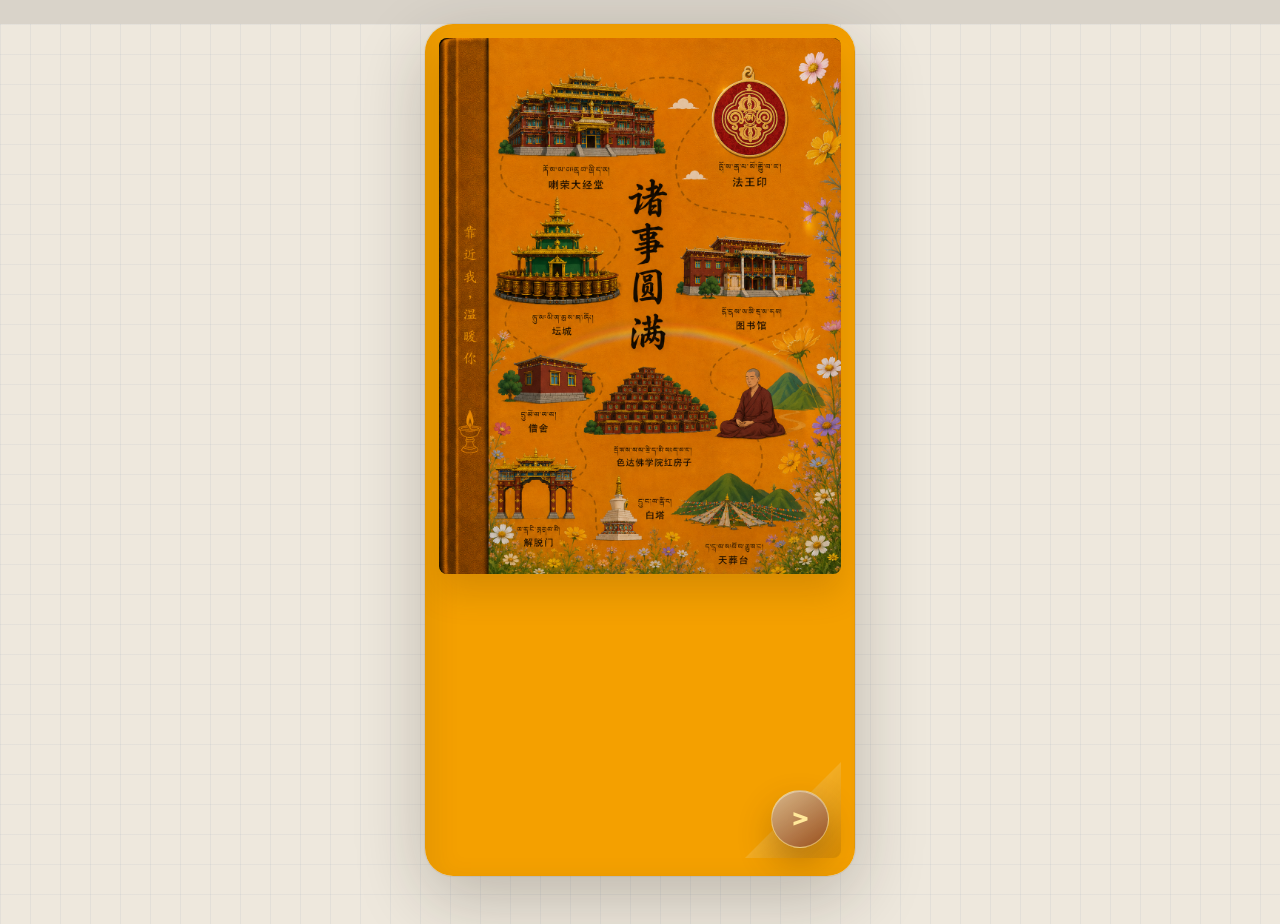
==== commit a248b020: "更新不离手账安卓包" ====
--- a/android-app/app/src/main/assets/index.html
+++ b/android-app/app/src/main/assets/index.html
@@ -4,13 +4,13 @@
     <meta charset="UTF-8" />
     <meta name="viewport" content="width=device-width, initial-scale=1, viewport-fit=cover" />
     <meta name="theme-color" content="#f4a000" />
-    <meta name="application-name" content="法王手账" />
+    <meta name="application-name" content="不离手账" />
     <meta name="mobile-web-app-capable" content="yes" />
     <meta name="apple-mobile-web-app-capable" content="yes" />
     <meta name="apple-mobile-web-app-status-bar-style" content="black-translucent" />
-    <meta name="apple-mobile-web-app-title" content="法王传记手账" />
+    <meta name="apple-mobile-web-app-title" content="不离手账" />
     <meta name="msapplication-TileColor" content="#f4a000" />
-    <title>晋美彭措法王传记手账</title>
+    <title>不离手账</title>
     <link rel="manifest" href="manifest.webmanifest" />
     <link rel="icon" type="image/png" sizes="64x64" href="assets/favicon-64.png" />
     <link rel="apple-touch-icon" href="assets/apple-touch-icon.png" />
@@ -59,6 +59,7 @@
           <div class="teaching-signboard" aria-label="莫舍己道，勿扰他心">
             <p class="signboard-tibetan">རང་གི་ལམ་མ་འདོར། གཞན་གྱི་སེམས་མ་དཀྲུགས།</p>
             <h2>
+              <img class="signboard-title-art" src="assets/flyleaf-signboard-title.png" alt="" aria-hidden="true" loading="eager" decoding="async" fetchpriority="high" />
               <span>莫舍己道</span>
               <span>勿扰他心</span>
             </h2>
@@ -69,7 +70,8 @@
         <article class="flyleaf-page message-page">
           <span class="flyleaf-kicker">དྲན་གསོ། · 扉页二</span>
           <blockquote class="handwritten-note">
-            <p>
+            <img class="handwriting-note-art" src="assets/flyleaf-message-handwriting.png" alt="" aria-hidden="true" loading="eager" decoding="async" fetchpriority="high" />
+            <p class="handwriting-text">
               <span class="handwriting-line">今天是个特别的日子。</span>
               <span class="handwriting-line">我爱这世上所有生命，</span>
               <span class="handwriting-line">但最惦记的还是那些曾一起并肩学修，</span>
--- a/android-app/app/src/main/assets/styles.css
+++ b/android-app/app/src/main/assets/styles.css
@@ -100,6 +100,7 @@
 }
 
 .notebook-page {
+  position: relative;
   width: 100%;
   min-width: 100%;
   height: 100%;
@@ -125,6 +126,23 @@
   color: #3a2c1c;
 }
 
+.journey-cover::after {
+  content: "";
+  position: absolute;
+  right: 14px;
+  bottom: max(18px, env(safe-area-inset-bottom));
+  z-index: 1;
+  width: 96px;
+  height: 96px;
+  border-bottom-right-radius: 8px;
+  background:
+    linear-gradient(135deg, rgba(255, 255, 255, 0.78), rgba(255, 227, 151, 0.36) 44%, rgba(82, 45, 13, 0.2) 100%);
+  clip-path: polygon(100% 0, 100% 100%, 0 100%);
+  opacity: 0.76;
+  filter: drop-shadow(-10px -10px 18px rgba(68, 38, 12, 0.16));
+  pointer-events: none;
+}
+
 .cover-image {
   display: block;
   width: 100%;
@@ -206,7 +224,7 @@
 }
 
 .front-matter,
-.front-matter > .flyleaf-page,
+.flyleaf-page,
 .notebook-overview-page,
 .photo-film,
 .portrait-pages,
@@ -225,8 +243,7 @@
   padding-bottom: max(86px, env(safe-area-inset-bottom));
 }
 
-.front-matter > .notebook-page,
-.app-main > .notebook-page:not(.editor-card):not(.back-cover) {
+.notebook-page:not(.journey-cover):not(.note-toc-feature):not(.editor-card):not(.back-cover) {
   padding: 18px 16px max(86px, env(safe-area-inset-bottom));
 }
 
@@ -263,7 +280,25 @@
 }
 
 .back-cover.notebook-page {
+  padding-bottom: max(18px, env(safe-area-inset-bottom));
   border-radius: 0;
+}
+
+.back-cover.notebook-page::after {
+  content: "";
+  position: absolute;
+  bottom: max(18px, env(safe-area-inset-bottom));
+  left: 14px;
+  z-index: 1;
+  width: 96px;
+  height: 96px;
+  border-bottom-left-radius: 8px;
+  background:
+    linear-gradient(225deg, rgba(255, 255, 255, 0.78), rgba(255, 227, 151, 0.36) 44%, rgba(82, 45, 13, 0.2) 100%);
+  clip-path: polygon(0 0, 100% 100%, 0 100%);
+  opacity: 0.76;
+  filter: drop-shadow(10px -10px 18px rgba(68, 38, 12, 0.16));
+  pointer-events: none;
 }
 
 .page-turn-ghost {
@@ -385,18 +420,17 @@
   }
 }
 
-.notebook-pager {
-  position: fixed;
-  z-index: 40;
-  left: 50%;
-  bottom: max(12px, env(safe-area-inset-bottom));
-  display: grid;
-  grid-template-columns: 44px minmax(0, 1fr) 44px;
+.notebook-page-footer {
+  position: relative;
+  z-index: 3;
+  display: grid;
+  grid-template-columns: 38px minmax(0, 1fr) 38px;
   align-items: center;
-  gap: 10px;
-  width: min(calc(100% - 24px), 398px);
-  transform: translateX(-50%);
-  pointer-events: none;
+  gap: 8px;
+  width: 100%;
+  margin-top: 14px;
+  padding-top: 10px;
+  border-top: 1px solid rgba(216, 154, 50, 0.26);
 }
 
 .notebook-page-button,
@@ -415,15 +449,19 @@
 .notebook-page-button {
   display: grid;
   place-items: center;
-  width: 44px;
-  height: 44px;
+  width: 38px;
+  height: 38px;
   border-radius: 999px;
-  font-size: 24px;
+  font-size: 21px;
   font-weight: 950;
   line-height: 1;
   pointer-events: auto;
 }
 
+.notebook-page-button.next {
+  justify-self: end;
+}
+
 .notebook-page-button:disabled {
   cursor: default;
   opacity: 0.38;
@@ -431,7 +469,7 @@
 
 .notebook-page-status {
   min-width: 0;
-  padding: 8px 12px;
+  padding: 6px 10px;
   border-radius: 999px;
   color: var(--blue);
   font-size: 12px;
@@ -440,11 +478,103 @@
   pointer-events: none;
 }
 
+.notebook-overview-page .notebook-page-footer,
+.event-pages .notebook-page-footer,
+.color-pages .notebook-page-footer {
+  position: absolute;
+  right: 16px;
+  bottom: max(10px, env(safe-area-inset-bottom));
+  left: 16px;
+  grid-template-columns: 34px minmax(0, 1fr) 34px;
+  width: auto;
+  margin-top: 0;
+  padding-top: 6px;
+  border-top-color: rgba(216, 154, 50, 0.16);
+}
+
+.notebook-overview-page .notebook-page-button,
+.event-pages .notebook-page-button,
+.color-pages .notebook-page-button {
+  width: 34px;
+  height: 34px;
+  font-size: 18px;
+  box-shadow:
+    inset 0 1px 0 rgba(255, 255, 255, 0.55),
+    0 8px 16px rgba(64, 47, 23, 0.13);
+}
+
+.notebook-overview-page .notebook-page-status,
+.event-pages .notebook-page-status,
+.color-pages .notebook-page-status {
+  padding: 4px 8px;
+  font-size: 11px;
+}
+
+.journey-cover .notebook-page-footer {
+  position: absolute;
+  right: 26px;
+  bottom: max(28px, env(safe-area-inset-bottom));
+  z-index: 2;
+  width: auto;
+  margin: 0;
+  padding: 0;
+  border: 0;
+  grid-template-columns: 58px;
+}
+
+.journey-cover .notebook-page-footer .notebook-page-button.prev,
+.journey-cover .notebook-page-footer .notebook-page-status {
+  display: none;
+}
+
+.journey-cover .notebook-page-footer .notebook-page-button.next {
+  width: 58px;
+  height: 58px;
+  border-color: rgba(255, 232, 152, 0.58);
+  background:
+    linear-gradient(145deg, rgba(255, 246, 194, 0.68), rgba(255, 203, 78, 0.2)),
+    rgba(116, 35, 19, 0.88);
+  color: #ffe89a;
+  box-shadow:
+    inset 0 1px 0 rgba(255, 255, 255, 0.38),
+    0 16px 34px rgba(72, 35, 9, 0.3);
+}
+
+.back-cover .notebook-page-footer {
+  position: absolute;
+  bottom: max(28px, env(safe-area-inset-bottom));
+  left: 26px;
+  z-index: 2;
+  width: auto;
+  margin: 0;
+  padding: 0;
+  border: 0;
+  grid-template-columns: 58px;
+}
+
+.back-cover .notebook-page-footer .notebook-page-status,
+.back-cover .notebook-page-footer .notebook-page-button.next {
+  display: none;
+}
+
+.back-cover .notebook-page-footer .notebook-page-button.prev {
+  width: 58px;
+  height: 58px;
+  border-color: rgba(255, 232, 152, 0.58);
+  background:
+    linear-gradient(145deg, rgba(255, 246, 194, 0.68), rgba(255, 203, 78, 0.2)),
+    rgba(116, 35, 19, 0.88);
+  color: #ffe89a;
+  box-shadow:
+    inset 0 1px 0 rgba(255, 255, 255, 0.38),
+    0 16px 34px rgba(72, 35, 9, 0.3);
+}
+
 .front-matter {
   display: contents;
 }
 
-.front-matter > .flyleaf-page.notebook-page {
+.flyleaf-page.notebook-page {
   min-height: 100%;
   overflow-x: hidden;
   overflow-y: auto;
@@ -556,12 +686,11 @@
 .teaching-page h2 {
   position: relative;
   z-index: 1;
-  display: flex;
+  display: grid;
   align-items: center;
   align-self: center;
-  flex-wrap: wrap;
   justify-content: center;
-  gap: 8px 22px;
+  gap: 0;
   margin: 0;
   color: #efd184;
   font-family: var(--signboard-font);
@@ -575,20 +704,22 @@
     0 4px 7px rgba(0, 0, 0, 0.34);
 }
 
+.signboard-title-art {
+  display: block;
+  width: min(100%, 390px);
+  height: auto;
+  filter:
+    drop-shadow(0 2px 2px rgba(98, 55, 13, 0.34))
+    drop-shadow(0 8px 8px rgba(0, 0, 0, 0.18));
+}
+
 .teaching-page h2 span {
-  display: inline-block;
-  background:
-    linear-gradient(180deg, #fff5bf 0%, #f2d487 28%, #bd7e2f 48%, #fff1ad 62%, #d39a42 82%, #6f481b 100%);
-  -webkit-background-clip: text;
-  background-clip: text;
-  color: #efd184;
-  -webkit-text-fill-color: transparent;
-  filter:
-    drop-shadow(0 1px 0 rgba(255, 255, 255, 0.2))
-    drop-shadow(0 2px 2px rgba(98, 55, 13, 0.32))
-    drop-shadow(0 4px 5px rgba(0, 0, 0, 0.26));
+  position: absolute;
+  width: 1px;
+  height: 1px;
+  overflow: hidden;
+  clip: rect(0 0 0 0);
   white-space: nowrap;
-  -webkit-text-stroke: 0.25px rgba(82, 52, 20, 0.42);
 }
 
 .teaching-page p {
@@ -631,7 +762,7 @@
 .message-page blockquote {
   position: relative;
   margin: 4px 0 0;
-  padding: 24px 18px 22px;
+  padding: 14px 12px 16px;
   border: 1px solid rgba(131, 93, 49, 0.22);
   border-radius: var(--radius);
   color: #202326;
@@ -663,6 +794,24 @@
   display: grid;
   gap: 8px;
   margin: 0;
+}
+
+.handwriting-note-art {
+  display: block;
+  width: 100%;
+  height: auto;
+  filter:
+    drop-shadow(0.25px 0 rgba(32, 34, 37, 0.26))
+    drop-shadow(0 1px 0 rgba(255, 255, 255, 0.2));
+}
+
+.handwritten-note .handwriting-text {
+  position: absolute;
+  width: 1px;
+  height: 1px;
+  overflow: hidden;
+  clip: rect(0 0 0 0);
+  white-space: nowrap;
 }
 
 .handwritten-note p {
@@ -1896,6 +2045,32 @@
   padding-right: 2px;
 }
 
+.note-toc-section {
+  display: grid;
+  gap: 8px;
+  min-width: 0;
+}
+
+.note-toc-section-title {
+  display: flex;
+  align-items: center;
+  justify-content: space-between;
+  gap: 10px;
+  padding: 0 2px;
+}
+
+.note-toc-section-title strong {
+  color: #7a4c18;
+  font-size: 13px;
+  font-weight: 950;
+}
+
+.note-toc-section-title span {
+  color: var(--muted);
+  font-size: 11px;
+  font-weight: 900;
+}
+
 .note-toc-item {
   display: grid;
   grid-template-columns: auto 1fr;
@@ -1913,6 +2088,10 @@
 .note-toc-item.active {
   border-color: rgba(198, 40, 42, 0.34);
   background: rgba(198, 40, 42, 0.08);
+}
+
+.page-toc-item .note-toc-order {
+  background: linear-gradient(145deg, #8f1217, #c6282a);
 }
 
 .note-toc-order {
@@ -2148,7 +2327,7 @@
 .back-cover img {
   display: block;
   width: 100%;
-  min-height: 520px;
+  min-height: min(520px, calc(100svh - 96px));
   object-fit: cover;
   object-position: center;
 }
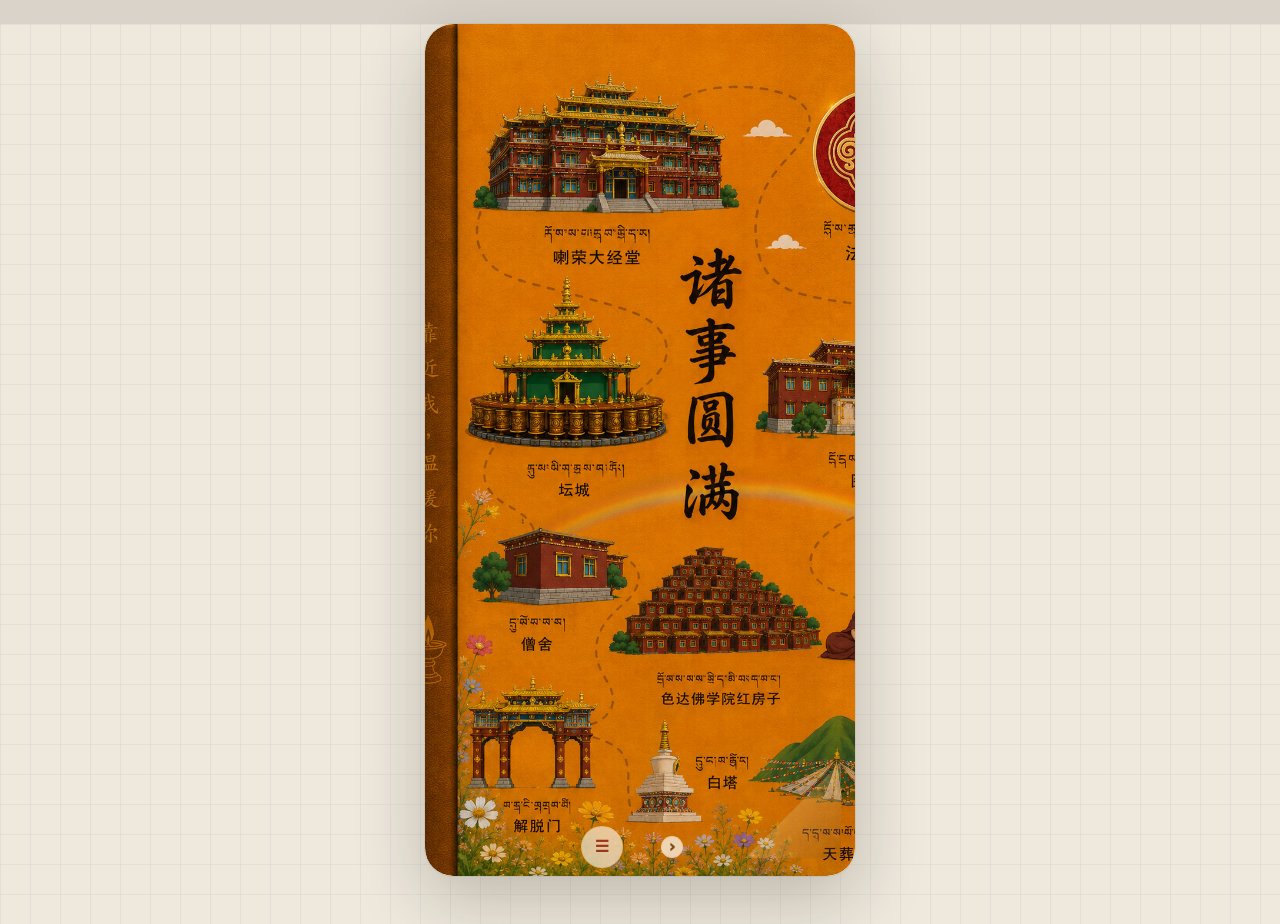
==== commit e3e05dbf: "更新供灯页面最终版" ====
--- a/android-app/app/src/main/assets/index.html
+++ b/android-app/app/src/main/assets/index.html
@@ -56,6 +56,9 @@
       <section class="front-matter" aria-label="笔记本扉页">
         <article class="flyleaf-page teaching-page">
           <span class="flyleaf-kicker">གདམས་ངག · 扉页一</span>
+          <figure class="teaching-image-frame">
+            <img src="assets/flyleaf-protection-eyes.jpg" alt="护法眼坛城图案" loading="eager" decoding="async" fetchpriority="high" />
+          </figure>
           <div class="teaching-signboard" aria-label="莫舍己道，勿扰他心">
             <p class="signboard-tibetan">རང་གི་ལམ་མ་འདོར། གཞན་གྱི་སེམས་མ་དཀྲུགས།</p>
             <h2>
@@ -101,50 +104,38 @@
           </figure>
         </section>
 
-        <section class="photo-film" aria-label="喇荣五明佛学院风景">
-          <div class="photo-card large">
-            <img src="assets/larung-real-panorama.jpg" alt="喇荣五明佛学院夜色全景" loading="lazy" decoding="async" fetchpriority="low" />
-            <div>
-              <span>LARUNG GAR</span>
-              <strong>夜色山谷</strong>
-            </div>
-          </div>
-          <div class="photo-card">
-            <img src="assets/larung-real-lights.jpg" alt="喇荣五明佛学院灯火红屋" loading="lazy" decoding="async" fetchpriority="low" />
-            <div>
-              <span>LIGHTS</span>
-              <strong>灯火红屋</strong>
-            </div>
-          </div>
-          <div class="photo-card">
-            <img src="assets/larung-real-snow.jpg" alt="喇荣五明佛学院雪景" loading="lazy" decoding="async" fetchpriority="low" />
-            <div>
-              <span>SNOW</span>
-              <strong>雪落山坡</strong>
-            </div>
-          </div>
-        </section>
-
-        <section class="stats-ribbon" aria-label="笔记统计">
-          <div>
-            <strong id="totalCount">0</strong>
-            <span>篇笔记</span>
-          </div>
-          <div>
-            <strong id="personCount">0</strong>
-            <span>位人物</span>
-          </div>
-          <div>
-            <strong id="tagCount">0</strong>
-            <span>个标签</span>
-          </div>
+        <section class="bloom-garden" id="bloomGarden" aria-label="遍地开花">
+          <div class="bloom-sky" aria-hidden="true">
+            <span class="cloud cloud-one"></span>
+            <span class="cloud cloud-two"></span>
+            <span class="halo"></span>
+          </div>
+          <div class="garden-companions" aria-label="花园合影照片位">
+            <label class="garden-photo-seat teacher">
+              <input data-bloom-photo-input="teacher" type="file" accept="image/*" />
+              <img id="bloomTeacherPhoto" alt="上师照片" />
+              <span>上师照片</span>
+            </label>
+            <label class="garden-photo-seat self">
+              <input data-bloom-photo-input="self" type="file" accept="image/*" />
+              <img id="bloomSelfPhoto" alt="自己照片" />
+              <span>自己照片</span>
+            </label>
+          </div>
+          <div class="bloom-field" aria-hidden="true"></div>
+          <div class="bloom-real-flowers" aria-hidden="true">
+            <span class="flower-meadow flower-back"></span>
+            <span class="flower-meadow flower-mid"></span>
+            <span class="flower-meadow flower-front"></span>
+          </div>
+          <button class="bloom-button" id="bloomGardenButton" type="button">遍地花开</button>
         </section>
         </section>
 
         <section class="portrait-pages" aria-label="法相庄严彩页">
           <div class="section-head">
             <div>
-              <span class="eyebrow">སྐུ་པར། Portrait Inserts</span>
+              <span class="eyebrow">སྐུ་པར། 法相彩页</span>
               <h2>སྐུ་མདངས། 法相庄严</h2>
             </div>
           </div>
@@ -160,10 +151,77 @@
           <div class="portrait-grid" id="portraitGrid"></div>
         </section>
 
+        <section class="offering-lamp-page" aria-label="供灯页面">
+          <div class="section-head">
+            <div>
+              <span class="eyebrow">མཆོད་མེ། 供灯</span>
+              <h2>供灯</h2>
+            </div>
+          </div>
+          <div class="offering-lamp-scene" id="offeringLampScene">
+            <div class="offering-buddha-wall" id="offeringBuddhaWall" aria-label="佛像相片背景墙"></div>
+            <div class="offering-lamp-stage" aria-hidden="true">
+              <span class="offering-flame flame-one"></span>
+              <span class="offering-flame flame-two"></span>
+              <span class="offering-flame flame-three"></span>
+              <span class="offering-flame flame-four"></span>
+              <span class="offering-flame flame-five"></span>
+              <span class="offering-flame flame-six"></span>
+              <span class="offering-flame flame-seven"></span>
+              <span class="offering-flame flame-eight"></span>
+              <span class="offering-flame flame-nine"></span>
+              <span class="offering-flame flame-ten"></span>
+              <span class="offering-flame flame-eleven"></span>
+              <span class="offering-flame flame-twelve"></span>
+              <span class="offering-flame flame-thirteen"></span>
+              <span class="offering-flame flame-fourteen"></span>
+              <span class="offering-flame flame-fifteen"></span>
+              <span class="offering-flame flame-sixteen"></span>
+              <span class="offering-flame flame-seventeen"></span>
+              <span class="offering-flame flame-eighteen"></span>
+              <span class="offering-flame flame-nineteen"></span>
+              <span class="offering-flame flame-twenty"></span>
+              <span class="offering-flame flame-twenty-one"></span>
+              <span class="offering-flame flame-twenty-two"></span>
+              <span class="offering-flame flame-twenty-three"></span>
+              <span class="offering-flame flame-twenty-four"></span>
+              <span class="offering-flame flame-twenty-five"></span>
+              <span class="offering-flame flame-twenty-six"></span>
+              <span class="offering-flame flame-twenty-seven"></span>
+              <span class="offering-flame flame-twenty-eight"></span>
+              <span class="offering-flame flame-twenty-nine"></span>
+              <span class="offering-flame flame-thirty"></span>
+            </div>
+            <button class="offering-lamp" id="offeringLampButton" type="button" aria-label="供灯">
+              <span class="real-main-lamp" aria-hidden="true"></span>
+              <span class="lamp-aura" aria-hidden="true"></span>
+              <span class="lamp-flame" aria-hidden="true"></span>
+              <span class="lamp-wick" aria-hidden="true"></span>
+              <span class="lamp-bowl" aria-hidden="true">
+                <span class="lamp-oil"></span>
+              </span>
+              <span class="lamp-stem" aria-hidden="true"></span>
+              <span class="lamp-base" aria-hidden="true"></span>
+            </button>
+            <div class="offering-lamp-panel">
+              <strong id="offeringLampStatus">愿以此灯，照破无明。</strong>
+              <span id="offeringLampMeta">轻触供灯，点亮灯火。</span>
+              <div class="offering-buddha-controls">
+                <label class="offering-buddha-upload">
+                  <input id="offeringBuddhaInput" type="file" accept="image/*" multiple />
+                  <span>添加佛像</span>
+                </label>
+                <button class="offering-buddha-reset" id="offeringBuddhaReset" type="button">更改图像</button>
+              </div>
+              <button class="offering-lamp-action" id="offeringLampAction" type="button">供灯</button>
+            </div>
+          </div>
+        </section>
+
         <section class="event-pages" aria-label="岁月锚点便签">
           <div class="section-head">
             <div>
-              <span class="eyebrow">ལོ་རྒྱུས། Milestones</span>
+              <span class="eyebrow">ལོ་རྒྱུས། 岁月锚点</span>
               <h2>ལོ་ཟླའི་གནད། 岁月锚点</h2>
             </div>
           </div>
@@ -179,7 +237,7 @@
         <section class="academy-gallery" aria-label="家乡风光装饰彩页">
           <div class="section-head">
             <div>
-              <span class="eyebrow">བླ་རུང་། Larung Views</span>
+              <span class="eyebrow">བླ་རུང་། 家乡风光</span>
               <h2>ཕ་ཡུལ་མཛེས་སྡུག 家乡风光</h2>
             </div>
           </div>
@@ -198,7 +256,7 @@
         <section class="color-pages" aria-label="笔记本彩页">
           <div class="section-head">
             <div>
-              <span class="eyebrow">ཚོན་ལྡན་ཤོག་ངོས། Color Inserts</span>
+              <span class="eyebrow">ཚོན་ལྡན་ཤོག་ངོས། 彩页</span>
               <h2>ཚོན་ལྡན་ཤོག་ངོས། 彩页</h2>
             </div>
           </div>
@@ -212,6 +270,54 @@
             <button type="submit">加入彩页</button>
           </form>
           <div class="page-strip" id="colorPageStrip"></div>
+        </section>
+
+        <section class="practice-counter-page" aria-label="功课计数模块">
+          <div class="section-head">
+            <div>
+              <span class="eyebrow">སྔོན་འགྲོ། 功课计数</span>
+              <h2>功课计数</h2>
+            </div>
+          </div>
+          <form class="module-editor practice-counter-editor" id="practiceCounterForm">
+            <input name="title" type="text" placeholder="功课名称，如莲师心咒" autocomplete="off" />
+            <input name="target" type="number" min="1" step="1" placeholder="目标数量" />
+            <input name="step" type="number" min="1" step="1" placeholder="每次增加，如 108" />
+            <button type="submit">加入计数</button>
+          </form>
+          <div class="practice-summary" id="practiceSummary"></div>
+          <div class="practice-counter-grid" id="practiceCounterGrid"></div>
+        </section>
+
+        <section class="ppt-organizer-page" aria-label="课堂整理模块">
+          <div class="section-head">
+            <div>
+              <span class="eyebrow">སློབ་ཁྲིད། 课堂整理</span>
+              <h2>课堂笔记整理</h2>
+            </div>
+          </div>
+          <form class="module-editor ppt-project-editor" id="pptProjectForm">
+            <input name="title" type="text" placeholder="项目名称，如《入行论》第三品" autocomplete="off" />
+            <input name="subtitle" type="text" placeholder="说明 / 课程阶段" autocomplete="off" />
+            <button type="submit">新增项目</button>
+          </form>
+          <div class="ppt-project-tabs" id="pptProjectTabs" aria-label="课堂笔记项目"></div>
+          <form class="module-editor ppt-note-editor" id="pptNoteForm">
+            <input name="title" type="text" placeholder="课程 / 主题" autocomplete="off" />
+            <input name="subtitle" type="text" placeholder="课次 / 页码 / 日期" autocomplete="off" />
+            <select name="projectId" aria-label="标注项目（可多选）" multiple size="3"></select>
+            <textarea name="body" placeholder="要点一&#10;要点二&#10;疑问 / 待复习"></textarea>
+            <label class="ppt-attachment-button">
+              <input
+                name="attachment"
+                type="file"
+                accept=".ppt,.pptx,.doc,.docx,.pdf,.txt,.md,.jpg,.jpeg,.png,.webp,.gif,.bmp,image/*,text/plain,text/markdown,application/pdf,application/msword,application/vnd.ms-powerpoint,application/vnd.openxmlformats-officedocument.presentationml.presentation,application/vnd.openxmlformats-officedocument.wordprocessingml.document"
+              />
+              <span>添加附件</span>
+            </label>
+            <button type="submit">加入整理</button>
+          </form>
+          <div class="ppt-note-list" id="pptNoteList"></div>
         </section>
 
         <section class="notebook-index-page">
@@ -233,7 +339,7 @@
 
         <section class="section-head">
           <div>
-            <span class="eyebrow">Notebook Index</span>
+            <span class="eyebrow">笔记索引</span>
             <h2 id="listTitle">ཚང་མ། 全部笔记</h2>
           </div>
           <select id="sortSelect" title="排序">
@@ -255,6 +361,12 @@
             </div>
             <div class="editor-actions">
               <span class="save-state" id="saveState">已保存</span>
+              <button class="round-button small primary" id="editorNewNoteButton" type="button" title="新增笔记" aria-label="新增笔记">
+                <svg viewBox="0 0 24 24" aria-hidden="true">
+                  <path d="M5 12h14"></path>
+                  <path d="M12 5v14"></path>
+                </svg>
+              </button>
               <button class="round-button small" id="pinButton" type="button" title="置顶" aria-label="置顶">
                 <svg viewBox="0 0 24 24" aria-hidden="true">
                   <path d="M12 17v5"></path>
@@ -274,40 +386,11 @@
             </div>
           </div>
 
-          <section class="page-theme-picker" aria-label="空白页样式">
-            <button class="page-theme-option active" data-page-theme="sky" type="button">
-              <img src="assets/page-sky-rainbow.jpg" alt="霓映虚空空白页预览" loading="lazy" decoding="async" fetchpriority="low" />
-              <span>འཇའ་ཚོན། 霓映虚空</span>
-            </button>
-            <button class="page-theme-option" data-page-theme="night" type="button">
-              <img src="assets/page-night-lights.jpg" alt="万灯垂寰空白页预览" loading="lazy" decoding="async" fetchpriority="low" />
-              <span>སྒྲོན་མེ། 万灯垂寰</span>
-            </button>
-            <button class="page-theme-option" data-page-theme="kindness1" type="button">
-              <img src="assets/blank-page-kindness-01.jpg" alt="山路塔城空白页预览" loading="lazy" decoding="async" fetchpriority="low" />
-              <span>ལམ་བཟང་། 善意山路</span>
-            </button>
-            <button class="page-theme-option" data-page-theme="kindness2" type="button">
-              <img src="assets/blank-page-kindness-02.jpg" alt="安乐花朵空白页预览" loading="lazy" decoding="async" fetchpriority="low" />
-              <span>མེ་ཏོག 安乐花朵</span>
-            </button>
-            <button class="page-theme-option" data-page-theme="kindness3" type="button">
-              <img src="assets/blank-page-kindness-03.jpg" alt="暖心经幡空白页预览" loading="lazy" decoding="async" fetchpriority="low" />
-              <span>དར་ལྕོག 暖心经幡</span>
-            </button>
-            <button class="page-theme-option" data-page-theme="kindness4" type="button">
-              <img src="assets/blank-page-kindness-04.jpg" alt="光明空白页预览" loading="lazy" decoding="async" fetchpriority="low" />
-              <span>འོད་སྣང་། 光明</span>
-            </button>
-            <button class="page-theme-option" data-page-theme="kindness5" type="button">
-              <img src="assets/blank-page-kindness-05.jpg" alt="晴空经幡空白页预览" loading="lazy" decoding="async" fetchpriority="low" />
-              <span>ནམ་མཁའ། 晴空经幡</span>
-            </button>
-          </section>
+          <section class="page-theme-picker" id="pageThemePicker" aria-label="空白页样式"></section>
 
           <section class="memo-calendar-picker hidden" id="memoCalendarPicker" aria-label="备忘日历类型">
             <div>
-              <span class="eyebrow">དྲན་ཐོའི་ལོ་ཐོ། Memo Calendar</span>
+              <span class="eyebrow">དྲན་ཐོའི་ལོ་ཐོ། 备忘日历</span>
               <strong id="memoCalendarTitle">公历日历</strong>
             </div>
             <div class="calendar-mode-buttons">
--- a/android-app/app/src/main/assets/styles.css
+++ b/android-app/app/src/main/assets/styles.css
@@ -231,6 +231,9 @@
 .event-pages,
 .academy-gallery,
 .color-pages,
+.practice-counter-page,
+.offering-lamp-page,
+.ppt-organizer-page,
 .notebook-index-page,
 .note-list,
 .editor-card,
@@ -257,6 +260,11 @@
 .notebook-index-page {
   display: grid;
   gap: 18px;
+}
+
+.notebook-overview-page {
+  position: relative;
+  isolation: isolate;
 }
 
 .note-toc.note-toc-feature.notebook-page {
@@ -424,7 +432,7 @@
   position: relative;
   z-index: 3;
   display: grid;
-  grid-template-columns: 38px minmax(0, 1fr) 38px;
+  grid-template-columns: 38px 38px minmax(0, 1fr) 38px;
   align-items: center;
   gap: 8px;
   width: 100%;
@@ -459,7 +467,22 @@
 }
 
 .notebook-page-button.next {
+  grid-column: 4;
   justify-self: end;
+}
+
+.notebook-page-button.toc {
+  grid-column: 2;
+  color: var(--red);
+  font-size: 15px;
+}
+
+.notebook-page:not(.journey-cover):not(.back-cover) .notebook-page-button.prev {
+  grid-column: 1;
+}
+
+.notebook-page:not(.journey-cover):not(.back-cover) .notebook-page-button.next {
+  grid-column: 4;
 }
 
 .notebook-page-button:disabled {
@@ -468,6 +491,8 @@
 }
 
 .notebook-page-status {
+  grid-column: 3;
+  grid-row: 1;
   min-width: 0;
   padding: 6px 10px;
   border-radius: 999px;
@@ -478,21 +503,19 @@
   pointer-events: none;
 }
 
-.notebook-overview-page .notebook-page-footer,
 .event-pages .notebook-page-footer,
 .color-pages .notebook-page-footer {
   position: absolute;
   right: 16px;
   bottom: max(10px, env(safe-area-inset-bottom));
   left: 16px;
-  grid-template-columns: 34px minmax(0, 1fr) 34px;
+  grid-template-columns: 34px 34px minmax(0, 1fr) 34px;
   width: auto;
   margin-top: 0;
   padding-top: 6px;
   border-top-color: rgba(216, 154, 50, 0.16);
 }
 
-.notebook-overview-page .notebook-page-button,
 .event-pages .notebook-page-button,
 .color-pages .notebook-page-button {
   width: 34px;
@@ -503,7 +526,11 @@
     0 8px 16px rgba(64, 47, 23, 0.13);
 }
 
-.notebook-overview-page .notebook-page-status,
+.event-pages .notebook-page-button.toc,
+.color-pages .notebook-page-button.toc {
+  font-size: 13px;
+}
+
 .event-pages .notebook-page-status,
 .color-pages .notebook-page-status {
   padding: 4px 8px;
@@ -519,7 +546,7 @@
   margin: 0;
   padding: 0;
   border: 0;
-  grid-template-columns: 58px;
+  grid-template-columns: 44px 58px;
 }
 
 .journey-cover .notebook-page-footer .notebook-page-button.prev,
@@ -527,7 +554,19 @@
   display: none;
 }
 
+.journey-cover .notebook-page-footer .notebook-page-button.toc {
+  grid-column: 1;
+  align-self: center;
+  width: 44px;
+  height: 44px;
+  border-color: rgba(255, 232, 152, 0.5);
+  background: rgba(116, 35, 19, 0.78);
+  color: #ffe89a;
+  box-shadow: 0 12px 24px rgba(72, 35, 9, 0.22);
+}
+
 .journey-cover .notebook-page-footer .notebook-page-button.next {
+  grid-column: 2;
   width: 58px;
   height: 58px;
   border-color: rgba(255, 232, 152, 0.58);
@@ -549,7 +588,7 @@
   margin: 0;
   padding: 0;
   border: 0;
-  grid-template-columns: 58px;
+  grid-template-columns: 58px 44px;
 }
 
 .back-cover .notebook-page-footer .notebook-page-status,
@@ -557,7 +596,23 @@
   display: none;
 }
 
+.back-cover .notebook-page-footer .notebook-page-button.toc {
+  grid-column: 2;
+  align-self: center;
+  width: 44px;
+  height: 44px;
+  border-color: rgba(255, 232, 152, 0.5);
+  background: rgba(116, 35, 19, 0.78);
+  color: #ffe89a;
+  box-shadow: 0 12px 24px rgba(72, 35, 9, 0.22);
+}
+
+.notebook-page-footer.is-toc-page .notebook-page-button.toc {
+  display: none;
+}
+
 .back-cover .notebook-page-footer .notebook-page-button.prev {
+  grid-column: 1;
   width: 58px;
   height: 58px;
   border-color: rgba(255, 232, 152, 0.58);
@@ -623,13 +678,43 @@
 
 .teaching-page {
   display: grid;
+  gap: 13px;
   align-content: center;
   justify-items: center;
-  padding: 42px 28px;
-  background:
-    linear-gradient(180deg, rgba(255, 250, 240, 0.9), rgba(247, 236, 217, 0.95)),
-    radial-gradient(circle at 50% 40%, rgba(49, 90, 140, 0.18), transparent 34%);
+  isolation: isolate;
+  background:
+    linear-gradient(180deg, rgba(255, 252, 246, 0.96), rgba(248, 237, 217, 0.96)),
+    radial-gradient(ellipse at 50% 18%, rgba(206, 58, 24, 0.11), transparent 48%),
+    linear-gradient(90deg, rgba(142, 34, 25, 0.08), transparent 18%, transparent 82%, rgba(142, 34, 25, 0.08));
   text-align: center;
+}
+
+.teaching-page > * {
+  position: relative;
+  z-index: 1;
+}
+
+.teaching-image-frame {
+  width: min(100%, 342px);
+  margin: 4px 0 2px;
+  padding: 7px;
+  border: 1px solid rgba(120, 38, 22, 0.46);
+  border-radius: 4px;
+  background:
+    linear-gradient(180deg, rgba(255, 248, 217, 0.95), rgba(223, 170, 78, 0.5)),
+    rgba(255, 249, 232, 0.9);
+  box-shadow:
+    inset 0 0 0 1px rgba(255, 255, 255, 0.72),
+    0 12px 24px rgba(89, 50, 20, 0.18);
+}
+
+.teaching-image-frame img {
+  display: block;
+  width: 100%;
+  aspect-ratio: 500 / 304;
+  object-fit: cover;
+  border: 1px solid rgba(90, 24, 20, 0.55);
+  border-radius: 2px;
 }
 
 .teaching-signboard {
@@ -641,7 +726,7 @@
   gap: 12px;
   width: 100%;
   min-height: 188px;
-  margin-top: 26px;
+  margin-top: 2px;
   padding: 16px 22px 18px;
   border: 4px solid #caa64a;
   border-radius: 4px;
@@ -751,19 +836,16 @@
   align-content: start;
   padding: 34px 24px 24px;
   background:
-    radial-gradient(circle at 18% 16%, rgba(98, 72, 34, 0.14) 0 1px, transparent 2px),
-    radial-gradient(circle at 78% 64%, rgba(255, 244, 205, 0.65) 0 2px, transparent 4px),
-    repeating-linear-gradient(94deg, rgba(117, 88, 48, 0.1) 0 1px, transparent 1px 19px),
-    repeating-linear-gradient(0deg, rgba(92, 68, 38, 0.06) 0 1px, transparent 1px 30px),
-    linear-gradient(180deg, #efe1bd, #e6d2a5 50%, #ddc392);
-  background-size: 120px 120px, 180px 180px, auto, auto, auto;
+    linear-gradient(180deg, rgba(255, 250, 240, 0.93), rgba(247, 236, 217, 0.96)),
+    radial-gradient(circle at 50% 40%, rgba(49, 90, 140, 0.12), transparent 34%);
+  background-size: auto;
 }
 
 .message-page blockquote {
   position: relative;
   margin: 4px 0 0;
   padding: 14px 12px 16px;
-  border: 1px solid rgba(131, 93, 49, 0.22);
+  border: 1px solid rgba(139, 109, 65, 0.18);
   border-radius: var(--radius);
   color: #202326;
   font-family: var(--message-hand-font);
@@ -772,13 +854,13 @@
   line-height: 1.78;
   letter-spacing: 0;
   background:
-    linear-gradient(90deg, rgba(255, 255, 255, 0.18), transparent 28%, transparent 72%, rgba(105, 76, 39, 0.08)),
-    repeating-linear-gradient(92deg, rgba(88, 66, 40, 0.12) 0 1px, transparent 1px 18px),
-    linear-gradient(rgba(236, 217, 177, 0.84) 37px, rgba(112, 82, 44, 0.13) 38px),
-    rgba(239, 224, 190, 0.9);
+    linear-gradient(90deg, rgba(255, 255, 255, 0.28), transparent 28%, transparent 72%, rgba(139, 109, 65, 0.06)),
+    repeating-linear-gradient(92deg, rgba(139, 109, 65, 0.08) 0 1px, transparent 1px 18px),
+    linear-gradient(rgba(255, 250, 240, 0.84) 37px, rgba(139, 109, 65, 0.1) 38px),
+    rgba(255, 248, 235, 0.92);
   background-size: auto, auto, 100% 38px, auto;
   box-shadow:
-    inset 0 0 0 1px rgba(255, 247, 224, 0.36),
+    inset 0 0 0 1px rgba(255, 255, 255, 0.42),
     0 14px 30px rgba(80, 55, 28, 0.12);
 }
 
@@ -863,7 +945,7 @@
   margin: 0;
   padding: 8px;
   border-radius: var(--radius);
-  background: rgba(239, 224, 190, 0.72);
+  background: rgba(255, 250, 240, 0.72);
 }
 
 .message-page img {
@@ -885,12 +967,14 @@
 
 .focus-strip {
   position: relative;
+  z-index: 6;
   display: grid;
   grid-template-columns: minmax(0, 1fr) 112px;
   align-items: center;
   gap: 14px;
   min-height: 150px;
   padding: 16px;
+  margin-bottom: 2px;
   overflow: hidden;
   border: 1px solid rgba(241, 203, 115, 0.42);
   border-radius: var(--radius);
@@ -907,6 +991,7 @@
   content: "";
   position: absolute;
   inset: 0;
+  z-index: 0;
   background:
     linear-gradient(90deg, rgba(255, 228, 154, 0.08) 0 1px, transparent 1px 18px),
     radial-gradient(circle at 28% 28%, rgba(255, 246, 204, 0.13) 0 1px, transparent 2px),
@@ -918,6 +1003,7 @@
 .focus-strip::after {
   content: "";
   position: absolute;
+  z-index: 0;
   right: 102px;
   top: 18px;
   bottom: 18px;
@@ -928,7 +1014,7 @@
 
 .focus-copy {
   position: relative;
-  z-index: 1;
+  z-index: 2;
   min-width: 0;
 }
 
@@ -991,7 +1077,7 @@
 
 .focus-lamp {
   position: relative;
-  z-index: 1;
+  z-index: 3;
   margin: 0;
 }
 
@@ -1017,6 +1103,837 @@
   text-align: center;
 }
 
+.bloom-garden {
+  position: relative;
+  z-index: 1;
+  min-height: clamp(470px, 64svh, 560px);
+  overflow: hidden;
+  border: 1px solid rgba(84, 130, 74, 0.3);
+  border-radius: var(--radius);
+  background:
+    radial-gradient(ellipse at 54% 20%, rgba(255, 255, 255, 0.34), transparent 18%),
+    linear-gradient(180deg, #0f5fac 0%, #2f87d0 31%, #9bd8f3 47%, #4f803e 48%, #1d4c23 100%);
+  box-shadow:
+    inset 0 0 0 1px rgba(255, 255, 255, 0.24),
+    0 16px 32px rgba(64, 47, 23, 0.12);
+}
+
+.bloom-garden::before {
+  content: "";
+  position: absolute;
+  right: -6px;
+  left: -6px;
+  top: 34%;
+  z-index: 1;
+  height: 154px;
+  background:
+    linear-gradient(135deg, transparent 0 17%, rgba(31, 82, 41, 0.96) 17% 34%, transparent 34%),
+    linear-gradient(150deg, transparent 0 42%, rgba(57, 103, 47, 0.88) 42% 61%, transparent 61%),
+    linear-gradient(125deg, transparent 0 62%, rgba(42, 76, 38, 0.96) 62% 78%, transparent 78%);
+  filter: blur(0.8px);
+  opacity: 0.9;
+  pointer-events: none;
+}
+
+.bloom-garden::after {
+  content: "";
+  position: absolute;
+  right: -14px;
+  bottom: -10px;
+  left: -14px;
+  z-index: 3;
+  height: 138px;
+  background:
+    radial-gradient(circle at 12% 52%, rgba(255, 219, 39, 0.72) 0 3px, transparent 4px),
+    radial-gradient(circle at 31% 44%, rgba(238, 214, 255, 0.76) 0 4px, transparent 5px),
+    radial-gradient(circle at 58% 48%, rgba(255, 247, 199, 0.74) 0 3px, transparent 4px),
+    radial-gradient(circle at 82% 38%, rgba(255, 220, 44, 0.74) 0 4px, transparent 5px),
+    repeating-linear-gradient(84deg, rgba(20, 84, 31, 0.78) 0 3px, transparent 3px 15px),
+    repeating-linear-gradient(104deg, rgba(128, 176, 75, 0.56) 0 2px, transparent 2px 18px);
+  -webkit-mask-image: linear-gradient(180deg, transparent 0, #000 22%, #000 100%);
+  mask-image: linear-gradient(180deg, transparent 0, #000 22%, #000 100%);
+  opacity: 0.86;
+  pointer-events: none;
+}
+
+.bloom-sky,
+.bloom-field {
+  position: absolute;
+  inset: 0;
+  pointer-events: none;
+}
+
+.bloom-sky {
+  z-index: 0;
+  background:
+    radial-gradient(ellipse at 18% 26%, rgba(255, 255, 255, 0.82), transparent 16%),
+    radial-gradient(ellipse at 78% 20%, rgba(255, 255, 255, 0.72), transparent 14%),
+    linear-gradient(180deg, rgba(255, 255, 255, 0.08), transparent 58%);
+}
+
+.bloom-sky .halo {
+  position: absolute;
+  top: 34px;
+  left: 52%;
+  width: 184px;
+  height: 184px;
+  border: 1px solid rgba(255, 255, 255, 0.34);
+  border-radius: 50%;
+  transform: translateX(-50%);
+  opacity: 0.5;
+  box-shadow:
+    0 0 32px rgba(255, 255, 255, 0.2),
+    inset 0 0 24px rgba(255, 255, 255, 0.12);
+}
+
+.cloud {
+  position: absolute;
+  width: 152px;
+  height: 48px;
+  border-radius: 999px;
+  background:
+    radial-gradient(circle at 18% 60%, rgba(255, 255, 255, 0.9) 0 19px, transparent 20px),
+    radial-gradient(circle at 43% 45%, rgba(255, 255, 255, 0.84) 0 27px, transparent 28px),
+    radial-gradient(circle at 71% 58%, rgba(255, 255, 255, 0.88) 0 21px, transparent 22px);
+  filter: blur(1px);
+  opacity: 0.84;
+}
+
+.cloud-one {
+  top: 58px;
+  left: 18px;
+}
+
+.cloud-two {
+  top: 114px;
+  right: 18px;
+  transform: scale(1.22);
+}
+
+.bloom-field {
+  top: 38%;
+  z-index: 2;
+  background:
+    linear-gradient(180deg, rgba(255, 255, 255, 0.12), transparent 12%),
+    radial-gradient(ellipse at 22% 74%, rgba(255, 225, 37, 0.28), transparent 18%),
+    radial-gradient(ellipse at 55% 72%, rgba(202, 139, 255, 0.24), transparent 22%),
+    radial-gradient(ellipse at 82% 78%, rgba(255, 249, 224, 0.18), transparent 16%),
+    linear-gradient(180deg, rgba(68, 125, 45, 0.14), rgba(17, 69, 27, 0.94));
+}
+
+.bloom-field::before {
+  content: "";
+  position: absolute;
+  inset: auto -12px 0;
+  height: 86%;
+  background:
+    repeating-linear-gradient(77deg, rgba(31, 104, 39, 0.72) 0 3px, transparent 3px 14px),
+    repeating-linear-gradient(102deg, rgba(159, 190, 77, 0.44) 0 2px, transparent 2px 18px),
+    linear-gradient(180deg, rgba(81, 132, 44, 0.16), rgba(11, 53, 22, 0.86));
+  opacity: 0.92;
+  transform-origin: bottom;
+}
+
+.bloom-field::after {
+  content: "";
+  position: absolute;
+  inset: 22px -8px 0;
+  background:
+    radial-gradient(circle at 8% 64%, #f8d829 0 3px, transparent 4px),
+    radial-gradient(circle at 16% 48%, #fff6cf 0 2px, transparent 3px),
+    radial-gradient(circle at 26% 70%, #d9b2ff 0 3px, transparent 4px),
+    radial-gradient(circle at 42% 56%, #ffe43a 0 3px, transparent 4px),
+    radial-gradient(circle at 62% 72%, #f5d7ff 0 3px, transparent 4px),
+    radial-gradient(circle at 78% 52%, #fff6cf 0 2px, transparent 3px),
+    radial-gradient(circle at 90% 66%, #f8d829 0 3px, transparent 4px);
+  opacity: 0.74;
+}
+
+.garden-companions {
+  position: absolute;
+  inset: 0;
+  z-index: 5;
+  pointer-events: none;
+}
+
+.garden-photo-seat {
+  position: absolute;
+  bottom: 72px;
+  display: grid;
+  place-items: center;
+  width: 118px;
+  height: 158px;
+  pointer-events: auto;
+  cursor: pointer;
+  filter: drop-shadow(0 16px 18px rgba(20, 48, 22, 0.34));
+}
+
+.garden-photo-seat.teacher {
+  left: 13%;
+}
+
+.garden-photo-seat.self {
+  right: 14%;
+  bottom: 62px;
+  width: 104px;
+  height: 142px;
+}
+
+.garden-photo-seat input {
+  position: absolute;
+  width: 1px;
+  height: 1px;
+  opacity: 0;
+  pointer-events: none;
+}
+
+.garden-photo-seat img {
+  position: absolute;
+  inset: 0;
+  width: 100%;
+  height: 100%;
+  padding: 4px;
+  border: 1px solid rgba(255, 244, 191, 0.7);
+  border-radius: 46% 46% 20% 20% / 34% 34% 24% 24%;
+  background:
+    linear-gradient(180deg, rgba(255, 248, 213, 0.72), rgba(177, 64, 44, 0.28)),
+    rgba(88, 22, 24, 0.48);
+  object-fit: cover;
+  object-position: center top;
+  opacity: 0;
+  transform: translateY(8px) scale(0.96);
+  transition: opacity 0.28s ease, transform 0.28s ease;
+}
+
+.garden-photo-seat img.has-photo {
+  opacity: 1;
+  transform: translateY(0) scale(1);
+}
+
+.garden-photo-seat::before {
+  content: "";
+  position: absolute;
+  inset: 18px 10px 0;
+  border: 1px dashed rgba(255, 245, 194, 0.78);
+  border-radius: 48% 48% 22% 22% / 36% 36% 26% 26%;
+  background:
+    radial-gradient(circle at 50% 26%, rgba(255, 255, 255, 0.26), transparent 26%),
+    linear-gradient(180deg, rgba(113, 28, 33, 0.72), rgba(84, 20, 28, 0.82));
+  box-shadow:
+    inset 0 0 0 1px rgba(255, 255, 255, 0.14),
+    0 12px 20px rgba(18, 52, 20, 0.22);
+}
+
+.garden-photo-seat::after {
+  content: "";
+  position: absolute;
+  z-index: 2;
+  right: -18px;
+  bottom: -12px;
+  left: -18px;
+  height: 54px;
+  background:
+    repeating-linear-gradient(84deg, rgba(28, 86, 33, 0.96) 0 4px, transparent 4px 12px),
+    repeating-linear-gradient(104deg, rgba(118, 168, 67, 0.74) 0 3px, transparent 3px 14px);
+  -webkit-mask-image: linear-gradient(180deg, transparent 0, #000 28%, #000 100%);
+  mask-image: linear-gradient(180deg, transparent 0, #000 28%, #000 100%);
+}
+
+.garden-photo-seat span {
+  position: absolute;
+  z-index: 3;
+  bottom: -6px;
+  min-width: 78px;
+  padding: 5px 9px;
+  border: 1px solid rgba(255, 244, 191, 0.62);
+  border-radius: 999px;
+  background: rgba(35, 74, 31, 0.72);
+  color: #fff4bf;
+  font-size: 12px;
+  font-weight: 950;
+  text-align: center;
+  backdrop-filter: blur(6px);
+}
+
+.garden-photo-seat img.has-photo + span {
+  background: rgba(116, 35, 19, 0.74);
+}
+
+.garden-flower {
+  --head-size: 54px;
+  --head-top: -28px;
+  --stem-w: 4px;
+  --tilt: 0deg;
+  --petal: #ffd426;
+  --petal-soft: #fff180;
+  --center: #8a4b16;
+  position: absolute;
+  left: var(--x);
+  bottom: 28px;
+  z-index: 3;
+  width: var(--stem-w);
+  height: var(--h);
+  border-radius: 999px;
+  background:
+    linear-gradient(90deg, #123818, #77aa49 48%, #153616),
+    linear-gradient(180deg, transparent 0 42%, rgba(255, 255, 255, 0.14) 43% 44%, transparent 45%);
+  box-shadow:
+    -8px 44px 0 -5px rgba(95, 151, 58, 0.94),
+    10px 68px 0 -6px rgba(74, 130, 49, 0.9);
+  transform: scaleY(0.2);
+  transform-origin: bottom;
+  opacity: 0.62;
+}
+
+.garden-flower::before {
+  content: "";
+  position: absolute;
+  left: 50%;
+  top: var(--head-top);
+  width: var(--head-size);
+  height: var(--head-size);
+  border-radius: 50%;
+  background:
+    radial-gradient(circle at center, var(--center) 0 14%, #f6c332 15% 23%, transparent 24%),
+    repeating-conic-gradient(from 2deg, var(--petal) 0 7deg, var(--petal-soft) 8deg 12deg, transparent 13deg 20deg);
+  filter: drop-shadow(0 7px 8px rgba(24, 56, 18, 0.26));
+  opacity: 0.42;
+  transform: translateX(-50%) scale(0.16) rotate(-24deg);
+  transform-origin: center bottom;
+}
+
+.garden-flower::after {
+  content: "";
+  position: absolute;
+  left: 50%;
+  top: -9px;
+  width: 16px;
+  height: 16px;
+  border-radius: 50%;
+  background:
+    radial-gradient(circle at 37% 34%, #fff6a5 0 2px, transparent 3px),
+    radial-gradient(circle, #6b3912 0 38%, #f0b51e 40% 100%);
+  opacity: 0;
+  transform: translateX(-50%) scale(0.18);
+}
+
+.garden-flower.large {
+  --head-size: 78px;
+  --head-top: -42px;
+}
+
+.garden-flower.foreground {
+  --head-size: 84px;
+  --head-top: -44px;
+  z-index: 6;
+  bottom: 12px;
+}
+
+.garden-flower.small {
+  --head-size: 40px;
+  --head-top: -22px;
+}
+
+.garden-flower.tall,
+.garden-flower.slim {
+  z-index: 2;
+}
+
+.garden-flower.daisy.purple {
+  --petal: #b889ff;
+  --petal-soft: #ecd9ff;
+  --center: #754117;
+  --tilt: -4deg;
+}
+
+.garden-flower.daisy::before {
+  background:
+    radial-gradient(circle at 50% 50%, #ffd238 0 10%, #8a4717 11% 17%, transparent 18%),
+    repeating-conic-gradient(from 1deg, #ad71ee 0 4deg, #e3c7ff 5deg 8deg, transparent 9deg 17deg);
+  border-radius: 50%;
+}
+
+.garden-flower.calendula {
+  --head-size: 78px;
+  --head-top: -42px;
+  --tilt: 3deg;
+}
+
+.garden-flower.calendula::before {
+  background:
+    radial-gradient(circle at 50% 52%, #7f2d14 0 13%, #f38d20 14% 21%, transparent 22%),
+    repeating-conic-gradient(from -2deg, #ffd51f 0 5deg, #fff36e 6deg 9deg, #d99b10 10deg 12deg, transparent 13deg 20deg);
+}
+
+.garden-flower.buttercup {
+  --head-size: 56px;
+  --head-top: -28px;
+  --tilt: 4deg;
+}
+
+.garden-flower.buttercup::before {
+  background:
+    radial-gradient(circle at 50% 50%, #8f4a12 0 9%, #ffd23c 10% 17%, transparent 18%),
+    radial-gradient(ellipse at 50% 10%, #fff06d 0 18%, transparent 19%),
+    radial-gradient(ellipse at 88% 40%, #ffd322 0 18%, transparent 19%),
+    radial-gradient(ellipse at 70% 88%, #e9ad16 0 17%, transparent 18%),
+    radial-gradient(ellipse at 30% 88%, #ffd93b 0 17%, transparent 18%),
+    radial-gradient(ellipse at 12% 40%, #ffe45a 0 18%, transparent 19%);
+}
+
+.garden-flower.anemone {
+  --head-size: 48px;
+  --head-top: -25px;
+  --center: #6c3a14;
+}
+
+.garden-flower.anemone::before {
+  background:
+    radial-gradient(circle at 50% 50%, #5d3415 0 9%, #ffd836 10% 20%, transparent 21%),
+    radial-gradient(ellipse at 50% 8%, #fffdf4 0 18%, transparent 19%),
+    radial-gradient(ellipse at 88% 39%, #ffe2f1 0 18%, transparent 19%),
+    radial-gradient(ellipse at 70% 88%, #fffdf4 0 18%, transparent 19%),
+    radial-gradient(ellipse at 30% 88%, #ffe9f4 0 18%, transparent 19%),
+    radial-gradient(ellipse at 12% 39%, #fffdf4 0 18%, transparent 19%);
+}
+
+.garden-flower.bud {
+  --head-size: 30px;
+  --head-top: -31px;
+  --stem-w: 3px;
+  --tilt: -7deg;
+}
+
+.garden-flower.bud::before {
+  width: 30px;
+  height: 42px;
+  border-radius: 56% 56% 42% 42% / 62% 62% 34% 34%;
+  background:
+    linear-gradient(110deg, rgba(55, 27, 20, 0.78), transparent 32%),
+    radial-gradient(ellipse at 58% 26%, #ffe559 0 12%, transparent 13%),
+    linear-gradient(180deg, #7b2a5e 0%, #c98df0 44%, #35241b 100%);
+}
+
+.garden-flower.yellow-bud::before {
+  background:
+    linear-gradient(110deg, rgba(62, 37, 16, 0.74), transparent 32%),
+    radial-gradient(ellipse at 60% 25%, #fff17c 0 12%, transparent 13%),
+    linear-gradient(180deg, #7a5210 0%, #ffd930 50%, #3a3315 100%);
+}
+
+.garden-flower.bud::after {
+  display: none;
+}
+
+.garden-flower.meadow-dot {
+  --head-size: 24px;
+  --head-top: -14px;
+  --stem-w: 2px;
+  bottom: 18px;
+  z-index: 2;
+  box-shadow: none;
+}
+
+.garden-flower.meadow-dot::before {
+  background:
+    radial-gradient(circle at 50% 50%, #7b4416 0 18%, transparent 19%),
+    repeating-conic-gradient(from 0deg, var(--petal) 0 14deg, transparent 15deg 30deg);
+}
+
+.garden-flower.yellow-dot {
+  --petal: #ffe041;
+  --petal-soft: #fff8a4;
+}
+
+.garden-flower.white-dot {
+  --petal: #fffdf7;
+  --petal-soft: #ffddea;
+}
+
+.garden-flower.purple-dot {
+  --petal: #c49aff;
+  --petal-soft: #eddfff;
+}
+
+.field-sprig {
+  position: absolute;
+  bottom: 16px;
+  z-index: 3;
+  width: 3px;
+  height: 118px;
+  border-radius: 999px;
+  background: linear-gradient(90deg, #183f18, #79aa4b, #244a1c);
+  transform-origin: bottom;
+  opacity: 0.8;
+}
+
+.field-sprig::before,
+.field-sprig::after {
+  content: "";
+  position: absolute;
+  width: 17px;
+  height: 8px;
+  border-radius: 999px 999px 999px 0;
+  background: #7eb04c;
+}
+
+.field-sprig::before {
+  left: -13px;
+  top: 46px;
+  transform: rotate(-34deg);
+}
+
+.field-sprig::after {
+  right: -13px;
+  top: 72px;
+  transform: rotate(34deg);
+}
+
+.sprig-one {
+  left: 7%;
+  height: 96px;
+  transform: rotate(-11deg);
+}
+
+.sprig-two {
+  left: 57%;
+  height: 132px;
+  transform: rotate(7deg);
+}
+
+.sprig-three {
+  right: 9%;
+  height: 108px;
+  transform: rotate(13deg);
+}
+
+.bloom-button {
+  position: absolute;
+  z-index: 8;
+  right: 16px;
+  bottom: 16px;
+  min-width: 120px;
+  min-height: 42px;
+  border: 1px solid rgba(255, 244, 191, 0.58);
+  border-radius: 999px;
+  background:
+    linear-gradient(180deg, rgba(255, 250, 187, 0.94), rgba(239, 173, 40, 0.9)),
+    var(--gold);
+  color: #64320e;
+  font-size: 14px;
+  font-weight: 950;
+  box-shadow:
+    inset 0 1px 0 rgba(255, 255, 255, 0.6),
+    0 12px 24px rgba(24, 68, 28, 0.28);
+}
+
+.bloom-garden.is-blooming .garden-flower {
+  animation: gardenStemGrow 0.86s var(--d) cubic-bezier(0.2, 0.82, 0.22, 1) both;
+}
+
+.bloom-garden.is-blooming .garden-flower::before {
+  animation: gardenBloomOpen 0.9s calc(var(--d) + 0.34s) cubic-bezier(0.17, 0.88, 0.24, 1.2) both;
+}
+
+.bloom-garden.is-blooming .garden-flower::after {
+  animation: gardenCenterRise 0.42s calc(var(--d) + 0.58s) ease both;
+}
+
+.bloom-garden.is-blooming .bloom-sky .halo {
+  animation: gardenHaloPulse 1.8s ease both;
+}
+
+@keyframes gardenStemGrow {
+  0% {
+    opacity: 0.38;
+    transform: scaleY(0.16) translateY(18px);
+  }
+  100% {
+    opacity: 1;
+    transform: scaleY(1) translateY(0);
+  }
+}
+
+@keyframes gardenBloomOpen {
+  0% {
+    opacity: 0.4;
+    transform: translateX(-50%) scale(0.12) rotate(-28deg);
+  }
+  62% {
+    opacity: 1;
+    transform: translateX(-50%) scale(1.1) rotate(4deg);
+  }
+  100% {
+    opacity: 1;
+    transform: translateX(-50%) scale(1) rotate(var(--tilt, 0deg));
+  }
+}
+
+@keyframes gardenCenterRise {
+  0% {
+    opacity: 0;
+    transform: translateX(-50%) scale(0.2);
+  }
+  100% {
+    opacity: 1;
+    transform: translateX(-50%) scale(1);
+  }
+}
+
+@keyframes gardenHaloPulse {
+  0% {
+    opacity: 0.24;
+    transform: translateX(-50%) scale(0.82);
+  }
+  100% {
+    opacity: 0.6;
+    transform: translateX(-50%) scale(1.08);
+  }
+}
+
+@media (max-width: 520px) {
+  .bloom-garden {
+    min-height: 510px;
+  }
+
+  .garden-photo-seat {
+    bottom: 84px;
+    left: 9%;
+    width: 98px;
+    height: 136px;
+  }
+
+  .garden-photo-seat.teacher {
+    left: 8%;
+  }
+
+  .garden-photo-seat.self {
+    right: 8%;
+    bottom: 72px;
+    width: 92px;
+    height: 124px;
+  }
+
+  .garden-flower.foreground {
+    --head-size: 72px;
+  }
+}
+
+.bloom-garden {
+  min-height: clamp(500px, 68svh, 620px);
+  border-color: rgba(111, 150, 90, 0.36);
+  background:
+    linear-gradient(180deg, rgba(255, 252, 236, 0.1), rgba(31, 79, 29, 0.16)),
+    url("assets/buli-real-garden.png") center / cover no-repeat;
+  box-shadow:
+    inset 0 0 0 1px rgba(255, 255, 255, 0.28),
+    inset 0 -90px 120px rgba(18, 66, 22, 0.12),
+    0 16px 32px rgba(64, 47, 23, 0.12);
+}
+
+.bloom-garden::before {
+  inset: 0;
+  z-index: 1;
+  height: auto;
+  background:
+    radial-gradient(ellipse at 52% 18%, rgba(255, 250, 216, 0.32), transparent 24%),
+    linear-gradient(180deg, rgba(255, 252, 236, 0.18), transparent 40%, rgba(21, 82, 28, 0.18) 100%);
+  filter: none;
+  opacity: 1;
+}
+
+.bloom-garden::after {
+  right: -10px;
+  bottom: -8px;
+  left: -10px;
+  z-index: 6;
+  height: 150px;
+  background:
+    linear-gradient(180deg, transparent 0, rgba(20, 82, 29, 0.16) 24%, rgba(14, 64, 24, 0.82) 100%),
+    radial-gradient(circle at 12% 48%, rgba(255, 238, 150, 0.82) 0 3px, transparent 4px),
+    radial-gradient(circle at 27% 36%, rgba(246, 190, 227, 0.72) 0 4px, transparent 5px),
+    radial-gradient(circle at 54% 42%, rgba(255, 245, 208, 0.78) 0 3px, transparent 4px),
+    radial-gradient(circle at 76% 34%, rgba(255, 218, 70, 0.76) 0 4px, transparent 5px),
+    radial-gradient(circle at 91% 52%, rgba(207, 182, 255, 0.7) 0 4px, transparent 5px),
+    repeating-linear-gradient(84deg, rgba(23, 89, 33, 0.9) 0 3px, transparent 3px 13px),
+    repeating-linear-gradient(105deg, rgba(132, 177, 72, 0.68) 0 2px, transparent 2px 16px);
+  opacity: 0.88;
+}
+
+.bloom-sky {
+  display: none;
+}
+
+.bloom-field {
+  inset: 0;
+  top: 0;
+  z-index: 2;
+  background:
+    radial-gradient(ellipse at 18% 76%, rgba(255, 214, 64, 0.24), transparent 18%),
+    radial-gradient(ellipse at 78% 72%, rgba(251, 171, 214, 0.24), transparent 22%),
+    linear-gradient(180deg, transparent 0 62%, rgba(22, 84, 29, 0.18) 100%);
+  mix-blend-mode: screen;
+  opacity: 0.62;
+}
+
+.bloom-field::before {
+  inset: auto -12px 0;
+  height: 38%;
+  background:
+    linear-gradient(180deg, transparent 0, rgba(16, 75, 26, 0.56) 100%),
+    repeating-linear-gradient(78deg, rgba(25, 92, 34, 0.6) 0 2px, transparent 2px 14px),
+    repeating-linear-gradient(104deg, rgba(166, 196, 92, 0.34) 0 2px, transparent 2px 18px);
+  opacity: 0.58;
+}
+
+.bloom-field::after {
+  inset: 0;
+  background:
+    radial-gradient(circle at 16% 58%, rgba(255, 246, 198, 0.55) 0 2px, transparent 3px),
+    radial-gradient(circle at 28% 70%, rgba(255, 210, 229, 0.48) 0 3px, transparent 4px),
+    radial-gradient(circle at 48% 54%, rgba(255, 230, 82, 0.5) 0 3px, transparent 4px),
+    radial-gradient(circle at 66% 66%, rgba(206, 188, 255, 0.5) 0 3px, transparent 4px),
+    radial-gradient(circle at 86% 58%, rgba(255, 246, 198, 0.5) 0 2px, transparent 3px);
+  opacity: 0;
+  transform: scale(0.96);
+}
+
+.garden-flower,
+.field-sprig {
+  display: none;
+}
+
+.garden-companions {
+  z-index: 7;
+}
+
+.garden-photo-seat {
+  bottom: 84px;
+  width: 128px;
+  height: 170px;
+  filter:
+    drop-shadow(0 16px 16px rgba(21, 69, 27, 0.28))
+    drop-shadow(0 0 18px rgba(255, 236, 164, 0.18));
+}
+
+.garden-photo-seat.teacher {
+  left: 13%;
+}
+
+.garden-photo-seat.self {
+  right: 14%;
+  bottom: 76px;
+  width: 112px;
+  height: 150px;
+}
+
+.garden-photo-seat img {
+  z-index: 2;
+  inset: 0;
+  padding: 0;
+  border: 0;
+  border-radius: 42% 42% 28% 28% / 36% 36% 28% 28%;
+  background: transparent;
+  filter: saturate(0.92) contrast(0.95) brightness(1.06) sepia(0.08);
+  -webkit-mask-image: radial-gradient(ellipse at 50% 43%, #000 0 48%, rgba(0, 0, 0, 0.82) 61%, transparent 80%);
+  mask-image: radial-gradient(ellipse at 50% 43%, #000 0 48%, rgba(0, 0, 0, 0.82) 61%, transparent 80%);
+}
+
+.garden-photo-seat img.has-photo {
+  opacity: 0.94;
+  transform: translateY(0) scale(0.98);
+}
+
+.garden-photo-seat::before {
+  z-index: 1;
+  inset: 22px 8px 10px;
+  border: 0;
+  border-radius: 50%;
+  background:
+    radial-gradient(ellipse at 50% 82%, rgba(20, 76, 28, 0.54), transparent 54%),
+    radial-gradient(ellipse at 50% 34%, rgba(255, 248, 211, 0.18), transparent 62%);
+  box-shadow: none;
+}
+
+.garden-photo-seat::after {
+  z-index: 4;
+  right: -24px;
+  bottom: -16px;
+  left: -24px;
+  height: 82px;
+  background:
+    linear-gradient(180deg, transparent 0, rgba(25, 92, 34, 0.3) 30%, rgba(15, 70, 27, 0.92) 100%),
+    radial-gradient(circle at 24% 38%, rgba(255, 232, 82, 0.76) 0 3px, transparent 4px),
+    radial-gradient(circle at 72% 44%, rgba(255, 221, 238, 0.64) 0 3px, transparent 4px),
+    repeating-linear-gradient(83deg, rgba(25, 93, 34, 0.95) 0 4px, transparent 4px 12px),
+    repeating-linear-gradient(105deg, rgba(139, 177, 73, 0.7) 0 3px, transparent 3px 14px);
+}
+
+.garden-photo-seat span {
+  z-index: 5;
+  bottom: -7px;
+  background: rgba(28, 79, 34, 0.62);
+}
+
+.bloom-garden.is-blooming {
+  animation: realGardenBloom 1.2s ease both;
+}
+
+.bloom-garden.is-blooming .bloom-field::after {
+  animation: realGardenSparkle 1.1s ease both;
+}
+
+@keyframes realGardenBloom {
+  0% {
+    filter: saturate(0.95) brightness(0.98);
+  }
+  55% {
+    filter: saturate(1.16) brightness(1.08);
+  }
+  100% {
+    filter: saturate(1.06) brightness(1.02);
+  }
+}
+
+@keyframes realGardenSparkle {
+  0% {
+    opacity: 0;
+    transform: scale(0.96);
+  }
+  55% {
+    opacity: 0.82;
+    transform: scale(1.02);
+  }
+  100% {
+    opacity: 0.36;
+    transform: scale(1);
+  }
+}
+
+@media (max-width: 520px) {
+  .bloom-garden {
+    min-height: 540px;
+    background-position: center center;
+  }
+
+  .garden-photo-seat {
+    bottom: 104px;
+    width: 104px;
+    height: 146px;
+  }
+
+  .garden-photo-seat.teacher {
+    left: 8%;
+  }
+
+  .garden-photo-seat.self {
+    right: 8%;
+    bottom: 92px;
+    width: 94px;
+    height: 132px;
+  }
+}
+
 .photo-film {
   display: grid;
   grid-auto-columns: 76%;
@@ -1037,6 +1954,7 @@
 .photo-card {
   position: relative;
   min-height: 174px;
+  margin: 0;
   overflow: hidden;
   border: 8px solid #fff;
   border-radius: var(--radius);
@@ -1062,7 +1980,8 @@
   background: linear-gradient(180deg, rgba(20, 18, 16, 0), rgba(20, 18, 16, 0.64));
 }
 
-.photo-card div {
+.photo-card div,
+.photo-card figcaption {
   position: absolute;
   z-index: 1;
   left: 14px;
@@ -1071,18 +1990,24 @@
   color: #fff;
 }
 
-.photo-card span {
+.photo-card span,
+.photo-card figcaption span {
   display: block;
   font-size: 11px;
   font-weight: 900;
   letter-spacing: 0.16em;
 }
 
-.photo-card strong {
+.photo-card strong,
+.photo-card figcaption strong {
   display: block;
   margin-top: 4px;
   font-size: 20px;
   line-height: 1.1;
+}
+
+.photo-film .module-empty {
+  min-width: 100%;
 }
 
 .stats-ribbon {
@@ -1118,7 +2043,10 @@
 
 .portrait-pages,
 .event-pages,
-.academy-gallery {
+.academy-gallery,
+.practice-counter-page,
+.offering-lamp-page,
+.ppt-organizer-page {
   display: grid;
   gap: 12px;
 }
@@ -1175,12 +2103,21 @@
   background: var(--paper-soft);
 }
 
-.module-editor input[type="text"] {
+.module-editor input[type="text"],
+.module-editor select {
   min-width: 0;
   height: 40px;
   padding: 0 11px;
   outline: 0;
   font-size: 13px;
+}
+
+.module-editor select {
+  border: 1px solid var(--line);
+  border-radius: 6px;
+  background: #fff;
+  color: var(--ink);
+  font-weight: 800;
 }
 
 .module-file-button,
@@ -1469,6 +2406,3083 @@
   scroll-snap-align: center;
 }
 
+.practice-summary {
+  padding: 10px 12px;
+  border: 1px solid rgba(49, 90, 140, 0.16);
+  border-radius: var(--radius);
+  background: rgba(49, 90, 140, 0.08);
+  color: var(--blue);
+  font-size: 13px;
+  font-weight: 950;
+}
+
+.practice-counter-grid,
+.ppt-note-list {
+  display: grid;
+  gap: 10px;
+}
+
+.ppt-project-tabs,
+.teaching-teacher-tabs {
+  display: flex;
+  flex-wrap: wrap;
+  gap: 8px;
+}
+
+.ppt-project-chip,
+.teaching-teacher-chip {
+  display: inline-flex;
+  align-items: stretch;
+  overflow: hidden;
+  border: 1px solid rgba(49, 90, 140, 0.14);
+  border-radius: 999px;
+  background: rgba(255, 255, 255, 0.88);
+  box-shadow: 0 6px 14px rgba(64, 47, 23, 0.06);
+}
+
+.ppt-project-chip.active,
+.teaching-teacher-chip.active {
+  border-color: rgba(198, 40, 42, 0.28);
+  background: rgba(198, 40, 42, 0.06);
+}
+
+.ppt-project-filter,
+.teaching-teacher-filter {
+  display: inline-flex;
+  align-items: center;
+  gap: 7px;
+  min-height: 34px;
+  padding: 0 11px;
+  border: 0;
+  background: transparent;
+  color: var(--blue);
+  font-size: 12px;
+  font-weight: 900;
+}
+
+.ppt-project-filter strong,
+.teaching-teacher-filter strong {
+  max-width: 156px;
+  overflow: hidden;
+  text-overflow: ellipsis;
+  white-space: nowrap;
+}
+
+.ppt-project-filter span,
+.teaching-teacher-filter span {
+  color: var(--gold);
+  font-size: 11px;
+}
+
+.ppt-project-action,
+.teaching-teacher-action {
+  min-height: 34px;
+  padding: 0 9px;
+  border: 0;
+  border-left: 1px solid rgba(49, 90, 140, 0.12);
+  background: rgba(255, 255, 255, 0.6);
+  color: var(--red);
+  font-size: 11px;
+  font-weight: 900;
+}
+
+.ppt-project-action:disabled {
+  color: rgba(95, 88, 80, 0.38);
+}
+
+.practice-counter-card,
+.ppt-note-card {
+  position: relative;
+  display: grid;
+  gap: 10px;
+  padding: 14px;
+  border: 1px solid rgba(234, 223, 208, 0.94);
+  border-radius: var(--radius);
+  background:
+    radial-gradient(circle at 92% 8%, rgba(244, 213, 122, 0.18), transparent 32%),
+    rgba(255, 253, 247, 0.94);
+  box-shadow: 0 10px 24px rgba(64, 47, 23, 0.08);
+}
+
+.practice-counter-head,
+.ppt-note-head {
+  display: flex;
+  align-items: start;
+  justify-content: space-between;
+  gap: 12px;
+}
+
+.practice-counter-head span,
+.ppt-note-head span,
+.ppt-note-project {
+  display: block;
+  color: var(--gold);
+  font-size: 11px;
+  font-weight: 950;
+  letter-spacing: 0.12em;
+  text-transform: uppercase;
+}
+
+.practice-counter-head strong,
+.ppt-note-head h3 {
+  display: block;
+  margin-top: 3px;
+  color: var(--blue);
+  font-size: 18px;
+  font-weight: 950;
+  line-height: 1.2;
+}
+
+.ppt-note-meta {
+  display: grid;
+  justify-items: end;
+  gap: 2px;
+  text-align: right;
+}
+
+.ppt-note-project {
+  color: var(--red);
+}
+
+.practice-counter-head b {
+  color: var(--red);
+  font-size: 22px;
+  font-weight: 950;
+  line-height: 1;
+  white-space: nowrap;
+}
+
+.practice-progress {
+  height: 10px;
+  overflow: hidden;
+  border-radius: 999px;
+  background: rgba(49, 90, 140, 0.12);
+}
+
+.practice-progress span {
+  display: block;
+  height: 100%;
+  border-radius: inherit;
+  background: linear-gradient(90deg, var(--gold), var(--red));
+}
+
+.practice-counter-card p,
+.ppt-note-card p {
+  color: #5f5850;
+  font-size: 13px;
+  font-weight: 750;
+  line-height: 1.7;
+  white-space: pre-line;
+}
+
+.practice-counter-actions,
+.ppt-note-actions {
+  display: flex;
+  flex-wrap: wrap;
+  gap: 6px;
+}
+
+.practice-counter-actions .module-action-button,
+.ppt-note-actions .module-action-button {
+  border-color: rgba(49, 90, 140, 0.16);
+  background: #fff;
+  box-shadow: 0 6px 14px rgba(64, 47, 23, 0.08);
+}
+
+.ppt-note-actions .module-action-button.project {
+  flex: 1 1 138px;
+  max-width: 100%;
+  min-height: 30px;
+  padding: 5px 10px;
+  color: var(--red);
+  line-height: 1.2;
+  overflow-wrap: anywhere;
+  white-space: normal;
+}
+
+.ppt-inline-editor {
+  display: grid;
+  gap: 8px;
+  padding: 10px;
+  border: 1px solid rgba(49, 90, 140, 0.14);
+  border-radius: var(--radius);
+  background: linear-gradient(180deg, rgba(255, 255, 255, 0.94), rgba(255, 250, 238, 0.96));
+  box-shadow: inset 0 1px 0 rgba(255, 255, 255, 0.82);
+}
+
+.ppt-inline-editor input[type="text"],
+.ppt-inline-editor textarea {
+  width: 100%;
+  min-width: 0;
+  border: 1px solid rgba(234, 223, 208, 0.95);
+  border-radius: 6px;
+  outline: 0;
+  background: #fff;
+  color: var(--ink);
+  font-family: var(--font);
+  font-size: 13px;
+  font-weight: 800;
+}
+
+.ppt-inline-editor input[type="text"] {
+  height: 34px;
+  padding: 0 10px;
+}
+
+.ppt-inline-editor textarea {
+  min-height: 110px;
+  padding: 10px;
+  resize: vertical;
+  line-height: 1.65;
+}
+
+.ppt-project-choice-list {
+  display: flex;
+  flex-wrap: wrap;
+  gap: 7px;
+}
+
+.ppt-project-choice {
+  display: inline-flex;
+  align-items: center;
+  gap: 6px;
+  min-height: 32px;
+  padding: 0 10px;
+  border: 1px solid rgba(49, 90, 140, 0.14);
+  border-radius: 999px;
+  background: rgba(255, 255, 255, 0.76);
+  color: var(--blue);
+  font-size: 12px;
+  font-weight: 900;
+}
+
+.ppt-project-choice input {
+  accent-color: var(--red);
+}
+
+.ppt-inline-editor-actions {
+  display: grid;
+  grid-template-columns: 1fr 1fr;
+  gap: 7px;
+}
+
+.ppt-inline-editor-actions button {
+  min-height: 34px;
+  border: 0;
+  border-radius: 999px;
+  background: var(--blue);
+  color: #fff;
+  font-size: 12px;
+  font-weight: 900;
+}
+
+.ppt-inline-editor-actions button.cancel {
+  background: rgba(49, 90, 140, 0.1);
+  color: var(--blue);
+}
+
+.practice-counter-manual {
+  flex: 1 1 92px;
+  min-width: 86px;
+  max-width: 132px;
+  height: 34px;
+  padding: 0 9px;
+  border: 1px solid rgba(49, 90, 140, 0.16);
+  border-radius: 999px;
+  outline: 0;
+  background: #fff;
+  color: #2d2a24;
+  font-size: 13px;
+  font-weight: 850;
+  box-shadow: 0 6px 14px rgba(64, 47, 23, 0.08);
+}
+
+.practice-counter-manual:focus {
+  border-color: rgba(216, 154, 50, 0.58);
+  box-shadow:
+    0 0 0 3px rgba(255, 214, 120, 0.24),
+    0 6px 14px rgba(64, 47, 23, 0.08);
+}
+
+.practice-target-editor {
+  display: grid;
+  grid-template-columns: minmax(0, 1fr) minmax(0, 1fr);
+  gap: 7px;
+  padding: 9px;
+  border: 1px solid rgba(49, 90, 140, 0.14);
+  border-radius: 8px;
+  background:
+    linear-gradient(180deg, rgba(255, 251, 238, 0.94), rgba(246, 236, 212, 0.72)),
+    #fff;
+}
+
+.practice-target-editor input {
+  min-width: 0;
+  height: 34px;
+  padding: 0 10px;
+  border: 1px solid rgba(49, 90, 140, 0.16);
+  border-radius: 999px;
+  outline: 0;
+  background: #fff;
+  color: #2d2a24;
+  font-size: 13px;
+  font-weight: 850;
+}
+
+.practice-target-editor input:focus {
+  border-color: rgba(216, 154, 50, 0.58);
+  box-shadow: 0 0 0 3px rgba(255, 214, 120, 0.22);
+}
+
+.practice-target-editor-actions {
+  grid-column: 1 / -1;
+  display: flex;
+  flex-wrap: wrap;
+  gap: 6px;
+}
+
+.practice-target-editor-actions .module-action-button {
+  border-color: rgba(49, 90, 140, 0.16);
+  background: #fff;
+  box-shadow: 0 6px 14px rgba(64, 47, 23, 0.08);
+}
+
+.practice-counter-editor input[type="number"] {
+  min-width: 0;
+  height: 40px;
+  padding: 0 11px;
+  border: 1px solid var(--line);
+  border-radius: 6px;
+  outline: 0;
+  background: #fff;
+  font-size: 13px;
+}
+
+.offering-lamp-page {
+  position: relative;
+  overflow: hidden;
+  min-height: min(720px, calc(100svh - 56px));
+  align-content: start;
+  border-color: rgba(116, 35, 19, 0.18);
+  background:
+    linear-gradient(180deg, rgba(255, 248, 226, 0.94), rgba(248, 235, 205, 0.96)),
+    var(--paper);
+}
+
+.offering-lamp-page::before {
+  content: "";
+  position: absolute;
+  inset: 0;
+  background:
+    linear-gradient(90deg, rgba(116, 18, 30, 0.86), rgba(150, 31, 31, 0.78) 46%, rgba(64, 10, 17, 0.86)),
+    repeating-linear-gradient(90deg, rgba(255, 214, 120, 0.08) 0 1px, transparent 1px 34px);
+  opacity: 0.18;
+  pointer-events: none;
+}
+
+.offering-lamp-page::after {
+  content: "";
+  position: absolute;
+  inset: 100px 8px auto 8px;
+  height: 280px;
+  background:
+    radial-gradient(ellipse at 48% 22%, rgba(95, 14, 24, 0.32), transparent 38%),
+    linear-gradient(90deg, transparent 0 14%, rgba(103, 15, 24, 0.28) 14% 30%, transparent 30% 70%, rgba(103, 15, 24, 0.28) 70% 86%, transparent 86%),
+    linear-gradient(180deg, rgba(151, 32, 31, 0.2), transparent 72%);
+  filter: blur(10px);
+  pointer-events: none;
+}
+
+.offering-lamp-page > * {
+  position: relative;
+  z-index: 1;
+}
+
+.offering-lamp-scene {
+  position: relative;
+  display: grid;
+  place-items: center;
+  gap: 18px;
+  min-height: 510px;
+  padding: 28px 16px 18px;
+  overflow: hidden;
+  border: 1px solid rgba(116, 35, 19, 0.18);
+  border-radius: var(--radius);
+  background:
+    linear-gradient(180deg, rgba(88, 13, 22, 0.9), rgba(54, 10, 15, 0.92)),
+    #5f1018;
+  box-shadow:
+    inset 0 0 0 1px rgba(255, 214, 120, 0.08),
+    0 18px 36px rgba(64, 47, 23, 0.18);
+}
+
+.offering-lamp-scene::before {
+  content: "";
+  position: absolute;
+  inset: 0;
+  background:
+    linear-gradient(90deg, transparent 0 16%, rgba(132, 31, 35, 0.56) 16% 32%, transparent 32% 68%, rgba(132, 31, 35, 0.56) 68% 84%, transparent 84%),
+    radial-gradient(ellipse at center 36%, rgba(196, 61, 34, 0.2), transparent 48%);
+  filter: blur(2px);
+  opacity: 0.82;
+}
+
+.offering-lamp-scene::after {
+  content: "";
+  position: absolute;
+  right: -18%;
+  bottom: -20%;
+  left: -18%;
+  height: 42%;
+  background: linear-gradient(180deg, transparent, rgba(28, 7, 8, 0.74));
+  pointer-events: none;
+}
+
+.offering-lamp {
+  position: relative;
+  z-index: 2;
+  display: block;
+  width: min(330px, 78vw);
+  height: 360px;
+  border: 0;
+  background: transparent;
+  cursor: pointer;
+  filter: drop-shadow(0 30px 28px rgba(15, 4, 3, 0.54));
+}
+
+.lamp-aura {
+  position: absolute;
+  left: 50%;
+  top: 18px;
+  width: 190px;
+  height: 190px;
+  border-radius: 50%;
+  background:
+    radial-gradient(circle, rgba(255, 233, 136, 0.48) 0 13%, rgba(255, 135, 48, 0.22) 26%, rgba(255, 135, 48, 0) 68%);
+  opacity: 0;
+  transform: translateX(-50%) scale(0.72);
+  transition: opacity 0.45s ease, transform 0.45s ease;
+  pointer-events: none;
+}
+
+.lamp-flame {
+  position: absolute;
+  z-index: 5;
+  left: 50%;
+  top: 42px;
+  width: 43px;
+  height: 92px;
+  border-radius: 58% 42% 54% 46% / 70% 70% 34% 34%;
+  background:
+    radial-gradient(ellipse at 50% 72%, rgba(255, 255, 255, 0.98) 0 18%, rgba(255, 236, 128, 0.9) 34%, transparent 56%),
+    linear-gradient(180deg, #fff9cf 0%, #fff 22%, #ffd45b 46%, #f26a1d 78%, rgba(173, 43, 14, 0.26) 100%);
+  opacity: 0;
+  transform: translateX(-50%) scaleY(0.35);
+  transform-origin: 50% 100%;
+  box-shadow:
+    0 0 24px rgba(255, 219, 96, 0.72),
+    0 0 60px rgba(237, 93, 26, 0.52);
+  transition: opacity 0.24s ease, transform 0.32s ease;
+}
+
+.lamp-wick {
+  position: absolute;
+  z-index: 6;
+  left: 50%;
+  top: 119px;
+  width: 8px;
+  height: 28px;
+  border-radius: 999px;
+  background: linear-gradient(180deg, #221410, #0b0604);
+  transform: translateX(-50%) rotate(-4deg);
+}
+
+.lamp-bowl {
+  position: absolute;
+  z-index: 3;
+  left: 50%;
+  top: 126px;
+  width: 270px;
+  height: 102px;
+  border-radius: 50% 50% 42% 42% / 36% 36% 62% 62%;
+  background:
+    linear-gradient(180deg, #f0aa45 0 9%, #a96528 10% 18%, #5b2d1b 58%, #25100c 100%);
+  transform: translateX(-50%);
+  box-shadow:
+    inset 0 10px 10px rgba(255, 235, 154, 0.38),
+    inset 0 -16px 24px rgba(25, 8, 5, 0.74),
+    0 14px 18px rgba(16, 4, 3, 0.34);
+}
+
+.lamp-bowl::before {
+  content: "";
+  position: absolute;
+  left: 9px;
+  right: 9px;
+  top: -20px;
+  height: 45px;
+  border-radius: 50%;
+  background:
+    radial-gradient(ellipse at 50% 48%, rgba(255, 209, 79, 0.34), rgba(112, 42, 14, 0.82) 60%, rgba(45, 17, 9, 0.96) 75%),
+    linear-gradient(180deg, #f5b258, #5c2817);
+  box-shadow:
+    inset 0 8px 6px rgba(255, 238, 166, 0.38),
+    0 5px 0 #7c3d1e,
+    0 13px 16px rgba(0, 0, 0, 0.32);
+}
+
+.lamp-bowl::after {
+  content: "";
+  position: absolute;
+  left: 18px;
+  right: 18px;
+  top: 16px;
+  height: 15px;
+  border-radius: 50%;
+  background: linear-gradient(90deg, transparent, rgba(255, 238, 171, 0.82) 22%, transparent 38%, rgba(255, 238, 171, 0.54) 62%, transparent 82%);
+  opacity: 0.56;
+}
+
+.lamp-oil {
+  position: absolute;
+  z-index: 2;
+  left: 36px;
+  right: 36px;
+  top: -9px;
+  height: 25px;
+  border-radius: 50%;
+  background:
+    radial-gradient(ellipse at 50% 40%, rgba(255, 229, 91, 0.84), rgba(169, 82, 20, 0.7) 58%, rgba(54, 19, 8, 0.72) 100%);
+  opacity: 0.58;
+}
+
+.lamp-stem {
+  position: absolute;
+  z-index: 2;
+  left: 50%;
+  top: 214px;
+  width: 68px;
+  height: 88px;
+  border-radius: 34px 34px 20px 20px;
+  background:
+    linear-gradient(90deg, #2a110b, #9d5b29 20%, #e2a452 48%, #79411f 74%, #1d0b08 100%);
+  transform: translateX(-50%);
+  box-shadow:
+    inset 0 8px 8px rgba(255, 224, 140, 0.22),
+    inset 0 -10px 14px rgba(19, 6, 4, 0.5);
+}
+
+.lamp-stem::before,
+.lamp-stem::after {
+  content: "";
+  position: absolute;
+  left: -18px;
+  right: -18px;
+  height: 18px;
+  border-radius: 50%;
+  background: linear-gradient(180deg, #c7813a, #4a2112);
+  box-shadow: inset 0 5px 5px rgba(255, 229, 146, 0.24);
+}
+
+.lamp-stem::before {
+  top: 12px;
+}
+
+.lamp-stem::after {
+  bottom: 7px;
+}
+
+.lamp-base {
+  position: absolute;
+  z-index: 1;
+  left: 50%;
+  bottom: 24px;
+  width: 190px;
+  height: 60px;
+  border-radius: 50%;
+  background:
+    linear-gradient(180deg, #d6984d 0 26%, #723717 42%, #1d0b07 100%);
+  transform: translateX(-50%);
+  box-shadow:
+    inset 0 10px 8px rgba(255, 224, 142, 0.22),
+    0 16px 20px rgba(10, 3, 2, 0.5);
+}
+
+.offering-lamp-scene.is-lit .lamp-aura {
+  opacity: 1;
+  transform: translateX(-50%) scale(1.08);
+}
+
+.offering-lamp-scene.is-lit .lamp-flame {
+  opacity: 1;
+  transform: translateX(-50%) scaleY(1);
+  animation: lampFlameFlicker 1.8s ease-in-out infinite;
+}
+
+.offering-lamp.just-lit .lamp-flame {
+  animation: lampLightBloom 0.75s ease both, lampFlameFlicker 1.8s ease-in-out 0.75s infinite;
+}
+
+.offering-lamp-panel {
+  position: relative;
+  z-index: 2;
+  display: grid;
+  justify-items: center;
+  gap: 8px;
+  width: min(360px, 100%);
+  padding: 14px;
+  border: 1px solid rgba(255, 223, 145, 0.18);
+  border-radius: var(--radius);
+  background: rgba(38, 9, 10, 0.5);
+  color: #ffe8ad;
+  text-align: center;
+  backdrop-filter: blur(10px);
+}
+
+.offering-lamp-panel strong {
+  font-size: 18px;
+  font-weight: 950;
+}
+
+.offering-lamp-panel span {
+  color: rgba(255, 232, 173, 0.76);
+  font-size: 13px;
+  font-weight: 800;
+}
+
+.offering-lamp-action {
+  min-width: 126px;
+  min-height: 40px;
+  border: 1px solid rgba(255, 232, 152, 0.44);
+  border-radius: 999px;
+  background:
+    linear-gradient(180deg, rgba(255, 238, 153, 0.28), rgba(199, 94, 28, 0.18)),
+    rgba(116, 35, 19, 0.82);
+  color: #ffe89a;
+  font-size: 14px;
+  font-weight: 950;
+  box-shadow: 0 12px 24px rgba(22, 5, 4, 0.24);
+}
+
+@keyframes lampLightBloom {
+  0% {
+    opacity: 0;
+    transform: translateX(-50%) scale(0.22);
+  }
+  58% {
+    opacity: 1;
+    transform: translateX(-50%) scale(1.18);
+  }
+  100% {
+    opacity: 1;
+    transform: translateX(-50%) scale(1);
+  }
+}
+
+@keyframes lampFlameFlicker {
+  0%,
+  100% {
+    border-radius: 58% 42% 54% 46% / 70% 70% 34% 34%;
+    transform: translateX(-50%) scaleY(1) rotate(-1deg);
+  }
+  45% {
+    border-radius: 46% 54% 58% 42% / 72% 68% 36% 32%;
+    transform: translateX(-50%) scaleY(0.94) rotate(2deg);
+  }
+  72% {
+    transform: translateX(-50%) scaleY(1.05) rotate(-2deg);
+  }
+}
+
+.offering-lamp-page {
+  background:
+    radial-gradient(circle at 50% 14%, rgba(255, 236, 166, 0.34), transparent 24%),
+    radial-gradient(circle at 12% 12%, rgba(198, 40, 42, 0.16), transparent 26%),
+    linear-gradient(180deg, #fff3d1 0%, #f7dfaa 48%, #e9c777 100%);
+}
+
+.offering-lamp-page .section-head {
+  padding: 14px 14px 12px;
+  border: 1px solid rgba(164, 91, 29, 0.2);
+  border-radius: var(--radius);
+  background:
+    linear-gradient(90deg, rgba(116, 35, 19, 0.12), rgba(255, 235, 169, 0.26)),
+    rgba(255, 251, 236, 0.78);
+  box-shadow: 0 10px 24px rgba(64, 47, 23, 0.08);
+}
+
+.offering-lamp-page .section-head h2 {
+  color: #8d2e18;
+  text-shadow: 0 1px 0 rgba(255, 242, 184, 0.8);
+}
+
+.offering-lamp-scene {
+  min-height: 580px;
+  padding: 34px 16px 22px;
+  border-color: rgba(255, 224, 134, 0.26);
+  background:
+    radial-gradient(ellipse at 50% 28%, rgba(255, 198, 72, 0.34), transparent 24%),
+    radial-gradient(ellipse at 50% 54%, rgba(124, 22, 26, 0.58), transparent 52%),
+    linear-gradient(180deg, #7d111f 0%, #5a0d18 42%, #220607 100%);
+  box-shadow:
+    inset 0 0 0 1px rgba(255, 232, 152, 0.14),
+    inset 0 34px 90px rgba(255, 212, 112, 0.08),
+    0 22px 42px rgba(64, 47, 23, 0.2);
+}
+
+.offering-lamp-scene::before {
+  inset: 0;
+  background:
+    radial-gradient(circle at 50% 28%, rgba(255, 240, 164, 0.22) 0 10%, transparent 11% 100%),
+    repeating-conic-gradient(from 2deg at 50% 28%, rgba(255, 229, 146, 0.11) 0 5deg, transparent 5deg 13deg),
+    radial-gradient(circle at 16% 74%, rgba(255, 201, 74, 0.6) 0 5px, rgba(255, 118, 34, 0.28) 6px 13px, transparent 14px),
+    radial-gradient(circle at 31% 78%, rgba(255, 201, 74, 0.46) 0 4px, rgba(255, 118, 34, 0.22) 5px 11px, transparent 12px),
+    radial-gradient(circle at 69% 78%, rgba(255, 201, 74, 0.46) 0 4px, rgba(255, 118, 34, 0.22) 5px 11px, transparent 12px),
+    radial-gradient(circle at 84% 74%, rgba(255, 201, 74, 0.6) 0 5px, rgba(255, 118, 34, 0.28) 6px 13px, transparent 14px),
+    linear-gradient(90deg, transparent 0 15%, rgba(186, 55, 42, 0.48) 15% 30%, transparent 30% 70%, rgba(186, 55, 42, 0.48) 70% 85%, transparent 85%),
+    radial-gradient(ellipse at center 36%, rgba(255, 199, 91, 0.2), transparent 50%);
+  opacity: 1;
+  filter: blur(0.25px);
+}
+
+.offering-lamp-scene::after {
+  right: -12%;
+  bottom: -18%;
+  left: -12%;
+  height: 44%;
+  border-radius: 50% 50% 0 0;
+  background:
+    radial-gradient(ellipse at 50% 0%, rgba(255, 207, 103, 0.22), transparent 32%),
+    linear-gradient(180deg, rgba(112, 42, 22, 0.22), rgba(20, 4, 4, 0.86));
+}
+
+.offering-lamp {
+  width: min(360px, 86vw);
+  height: 390px;
+  margin-top: 2px;
+  filter:
+    drop-shadow(0 34px 26px rgba(12, 3, 2, 0.58))
+    drop-shadow(0 0 0 rgba(255, 204, 95, 0));
+}
+
+.offering-lamp::before {
+  content: "";
+  position: absolute;
+  left: 50%;
+  top: 34px;
+  z-index: 1;
+  width: 210px;
+  height: 260px;
+  border-radius: 50%;
+  background: radial-gradient(ellipse, rgba(255, 211, 92, 0.18), transparent 68%);
+  opacity: 0;
+  transform: translateX(-50%) scale(0.84);
+  transition: opacity 0.38s ease, transform 0.38s ease;
+  pointer-events: none;
+}
+
+.lamp-aura {
+  top: -10px;
+  width: 270px;
+  height: 270px;
+  background:
+    radial-gradient(circle, rgba(255, 255, 215, 0.72) 0 8%, rgba(255, 223, 107, 0.48) 17%, rgba(255, 132, 40, 0.2) 34%, rgba(255, 132, 40, 0) 70%);
+  filter: blur(0.35px);
+}
+
+.lamp-flame {
+  top: 28px;
+  width: 50px;
+  height: 112px;
+  background:
+    radial-gradient(ellipse at 50% 72%, rgba(255, 255, 255, 0.98) 0 16%, rgba(255, 243, 143, 0.92) 30%, transparent 54%),
+    radial-gradient(ellipse at 50% 28%, rgba(255, 255, 255, 0.92) 0 18%, transparent 30%),
+    linear-gradient(180deg, #fff8c9 0%, #fff 20%, #ffd65a 48%, #f57521 80%, rgba(154, 32, 12, 0.34) 100%);
+  box-shadow:
+    0 0 28px rgba(255, 235, 124, 0.78),
+    0 0 74px rgba(247, 103, 28, 0.58),
+    0 0 110px rgba(255, 194, 76, 0.22);
+}
+
+.lamp-wick {
+  top: 122px;
+  height: 34px;
+  background: linear-gradient(180deg, #4b2514, #080403);
+  box-shadow: 0 0 8px rgba(255, 172, 54, 0.28);
+}
+
+.lamp-bowl {
+  top: 135px;
+  width: 292px;
+  height: 108px;
+  background:
+    linear-gradient(180deg, #ffd37a 0 8%, #b66b2e 9% 18%, #663116 54%, #1b0805 100%);
+  box-shadow:
+    inset 0 12px 11px rgba(255, 238, 181, 0.45),
+    inset 0 -18px 28px rgba(18, 5, 3, 0.78),
+    0 17px 22px rgba(11, 3, 2, 0.42);
+}
+
+.lamp-bowl::before {
+  left: 6px;
+  right: 6px;
+  top: -25px;
+  height: 52px;
+  background:
+    radial-gradient(ellipse at 50% 48%, rgba(255, 230, 118, 0.48), rgba(139, 55, 14, 0.86) 58%, rgba(39, 13, 7, 0.98) 76%),
+    linear-gradient(180deg, #ffc66d, #642a15);
+  box-shadow:
+    inset 0 10px 8px rgba(255, 244, 194, 0.42),
+    0 5px 0 #8b451f,
+    0 15px 18px rgba(0, 0, 0, 0.36);
+}
+
+.lamp-oil {
+  left: 34px;
+  right: 34px;
+  top: -13px;
+  height: 31px;
+  background:
+    radial-gradient(ellipse at 52% 40%, rgba(255, 243, 126, 0.9), rgba(197, 93, 20, 0.76) 56%, rgba(47, 15, 7, 0.78) 100%);
+  opacity: 0.68;
+  box-shadow: inset 0 4px 8px rgba(255, 255, 214, 0.28);
+}
+
+.lamp-stem {
+  top: 228px;
+  height: 96px;
+  background:
+    linear-gradient(90deg, #1e0905, #7d3917 18%, #ffc06a 48%, #7d3917 76%, #150604 100%);
+}
+
+.lamp-base {
+  bottom: 16px;
+  width: 208px;
+  height: 66px;
+  background:
+    radial-gradient(ellipse at 50% 20%, rgba(255, 225, 139, 0.32), transparent 48%),
+    linear-gradient(180deg, #e0a253 0 26%, #783817 44%, #170604 100%);
+}
+
+.offering-lamp-scene.is-lit .offering-lamp::before {
+  opacity: 1;
+  transform: translateX(-50%) scale(1.08);
+}
+
+.offering-lamp-scene.is-lit .lamp-bowl,
+.offering-lamp-scene.is-lit .lamp-stem,
+.offering-lamp-scene.is-lit .lamp-base {
+  filter: saturate(1.14) brightness(1.08);
+}
+
+.offering-lamp-scene.is-lit .lamp-oil {
+  opacity: 1;
+  box-shadow:
+    inset 0 4px 8px rgba(255, 255, 214, 0.34),
+    0 0 22px rgba(255, 192, 65, 0.38);
+}
+
+.offering-lamp-panel {
+  width: min(390px, 100%);
+  padding: 16px 15px;
+  border-color: rgba(255, 231, 155, 0.32);
+  background:
+    linear-gradient(180deg, rgba(83, 17, 18, 0.74), rgba(41, 8, 9, 0.7)),
+    rgba(38, 9, 10, 0.58);
+  box-shadow:
+    inset 0 0 0 1px rgba(255, 255, 255, 0.08),
+    0 16px 26px rgba(15, 3, 3, 0.22);
+}
+
+.offering-lamp-panel strong {
+  color: #fff0b8;
+  font-size: 19px;
+  text-shadow: 0 2px 10px rgba(255, 173, 58, 0.2);
+}
+
+.offering-lamp-action {
+  min-width: 142px;
+  min-height: 42px;
+  background:
+    linear-gradient(180deg, rgba(255, 244, 177, 0.92), rgba(214, 129, 39, 0.72)),
+    rgba(116, 35, 19, 0.86);
+  color: #6b2c0f;
+  box-shadow:
+    inset 0 1px 0 rgba(255, 255, 255, 0.52),
+    0 14px 26px rgba(22, 5, 4, 0.28);
+}
+
+@media (max-width: 520px) {
+  .offering-lamp-scene {
+    min-height: 530px;
+    padding-top: 26px;
+  }
+
+  .offering-lamp {
+    width: min(320px, 88vw);
+    height: 356px;
+  }
+
+  .lamp-bowl {
+    width: 258px;
+  }
+
+  .lamp-base {
+    width: 184px;
+  }
+}
+
+.offering-lamp-scene {
+  min-height: min(680px, calc(100svh - 120px));
+  place-items: end center;
+  align-content: end;
+  padding: 22px 14px;
+  border-color: rgba(255, 223, 137, 0.32);
+  background:
+    radial-gradient(ellipse at 50% 42%, rgba(255, 222, 126, 0.12), transparent 36%),
+    linear-gradient(180deg, rgba(20, 6, 3, 0.34), rgba(20, 6, 3, 0.62)),
+    url("assets/offering-buddha-bg.jpg") center 24% / cover no-repeat;
+  box-shadow:
+    inset 0 0 0 1px rgba(255, 232, 152, 0.12),
+    inset 0 -130px 150px rgba(26, 7, 4, 0.38),
+    0 22px 42px rgba(64, 47, 23, 0.2);
+}
+
+.offering-lamp-scene::before {
+  inset: 0;
+  z-index: 1;
+  background:
+    radial-gradient(ellipse at 50% 56%, rgba(255, 206, 81, 0.18), transparent 26%),
+    linear-gradient(180deg, rgba(23, 6, 4, 0.18), transparent 36%, rgba(20, 5, 3, 0.64) 100%);
+  opacity: 0.88;
+  filter: none;
+  transition: opacity 0.38s ease;
+}
+
+.offering-lamp-scene::after {
+  inset: auto -6% -6% -6%;
+  z-index: 2;
+  height: 56%;
+  border-radius: 42% 42% 0 0;
+  background:
+    radial-gradient(ellipse at 50% 26%, rgba(255, 220, 103, 0.34), transparent 32%),
+    linear-gradient(180deg, transparent 0%, rgba(24, 7, 4, 0.1) 28%, rgba(18, 4, 3, 0.68) 100%),
+    url("assets/offering-real-lamps.png") center bottom / cover no-repeat;
+  -webkit-mask-image: linear-gradient(180deg, transparent 0, #000 22%, #000 100%);
+  mask-image: linear-gradient(180deg, transparent 0, #000 22%, #000 100%);
+  opacity: 0.96;
+}
+
+.offering-lamp {
+  position: absolute;
+  inset: 0;
+  z-index: 3;
+  width: 100%;
+  height: 100%;
+  margin: 0;
+  border-radius: inherit;
+  opacity: 1;
+  filter: none;
+}
+
+.offering-lamp > span,
+.offering-lamp::before {
+  display: none;
+}
+
+.offering-lamp-panel {
+  position: relative;
+  z-index: 5;
+  width: min(420px, 100%);
+  margin-top: auto;
+  border-color: rgba(255, 232, 152, 0.36);
+  background:
+    linear-gradient(180deg, rgba(76, 20, 9, 0.72), rgba(22, 6, 4, 0.74)),
+    rgba(36, 10, 6, 0.62);
+  box-shadow:
+    inset 0 0 0 1px rgba(255, 255, 255, 0.08),
+    0 16px 30px rgba(12, 3, 2, 0.32);
+}
+
+.offering-lamp-scene.is-lit {
+  animation: realLampGlow 1.1s ease both;
+}
+
+.offering-lamp-scene.is-lit::before {
+  opacity: 1;
+}
+
+.offering-lamp-scene.is-lit::after {
+  background:
+    radial-gradient(ellipse at 50% 24%, rgba(255, 232, 127, 0.48), transparent 34%),
+    linear-gradient(180deg, transparent 0%, rgba(255, 185, 54, 0.08) 28%, rgba(18, 4, 3, 0.56) 100%),
+    url("assets/offering-real-lamps.png") center bottom / cover no-repeat;
+}
+
+.offering-lamp.just-lit {
+  animation: realLampClickPulse 0.72s ease both;
+}
+
+@keyframes realLampGlow {
+  0% {
+    filter: saturate(0.96) brightness(0.98);
+  }
+  58% {
+    filter: saturate(1.18) brightness(1.12);
+  }
+  100% {
+    filter: saturate(1.08) brightness(1.04);
+  }
+}
+
+@keyframes realLampClickPulse {
+  0% {
+    background-color: rgba(255, 196, 72, 0);
+  }
+  45% {
+    background-color: rgba(255, 206, 78, 0.14);
+  }
+  100% {
+    background-color: rgba(255, 196, 72, 0);
+  }
+}
+
+@media (max-width: 520px) {
+  .offering-lamp-scene {
+    min-height: 590px;
+    padding: 18px 12px;
+    background-position: center center;
+  }
+}
+
+.notebook-overview-page {
+  gap: 10px;
+}
+
+.notebook-overview-page .focus-strip {
+  grid-template-columns: minmax(0, 1fr) 90px;
+  min-height: 112px;
+  padding: 12px;
+}
+
+.notebook-overview-page .buli-title-image {
+  width: min(152px, 48vw);
+}
+
+.notebook-overview-page .focus-title.image-title {
+  min-height: 68px;
+}
+
+.notebook-overview-page .focus-lamp img {
+  width: 90px;
+  height: 104px;
+}
+
+.bloom-garden {
+  min-height: clamp(340px, 45svh, 430px);
+  background:
+    linear-gradient(180deg, rgba(255, 252, 236, 0.1), rgba(31, 79, 29, 0.1)),
+    url("assets/buli-meadow-before.png") center / cover no-repeat;
+}
+
+.bloom-garden::after {
+  display: none;
+}
+
+.bloom-field {
+  inset: 0;
+  top: 0;
+  z-index: 2;
+  background:
+    linear-gradient(180deg, rgba(255, 250, 220, 0.08), rgba(24, 96, 34, 0.05)),
+    url("assets/buli-real-garden.png") center / cover no-repeat;
+  mix-blend-mode: normal;
+  opacity: 0;
+  transform: translateY(18px) scale(1.04);
+  transform-origin: center bottom;
+  transition: none;
+}
+
+.bloom-field::before,
+.bloom-field::after,
+.garden-photo-seat::after {
+  display: none;
+}
+
+.bloom-garden.is-blooming {
+  animation: realGardenBloom 1s ease both;
+}
+
+.bloom-garden.is-blooming .bloom-field {
+  animation: flowerFieldAppear 1.25s cubic-bezier(0.16, 0.86, 0.24, 1) both;
+}
+
+.bloom-garden.is-blooming .bloom-field::after {
+  display: none;
+}
+
+@keyframes flowerFieldAppear {
+  0% {
+    opacity: 0;
+    transform: translateY(28px) scale(1.08);
+    filter: saturate(0.82) brightness(0.96);
+  }
+  55% {
+    opacity: 1;
+    transform: translateY(-3px) scale(1.01);
+    filter: saturate(1.18) brightness(1.08);
+  }
+  100% {
+    opacity: 1;
+    transform: translateY(0) scale(1);
+    filter: saturate(1.05) brightness(1.02);
+  }
+}
+
+@media (max-width: 520px) {
+  .notebook-overview-page {
+    gap: 8px;
+  }
+
+  .notebook-overview-page .focus-strip {
+    grid-template-columns: minmax(0, 1fr) 76px;
+    min-height: 98px;
+    padding: 10px;
+  }
+
+  .notebook-overview-page .focus-lamp img {
+    width: 76px;
+    height: 90px;
+  }
+
+  .notebook-overview-page .buli-title-image {
+    width: min(132px, 46vw);
+  }
+
+  .bloom-garden {
+    min-height: 390px;
+  }
+}
+
+.offering-lamp-page {
+  position: relative;
+  display: grid;
+  align-content: start;
+  gap: 14px;
+  background:
+    radial-gradient(circle at 50% 10%, rgba(255, 231, 150, 0.34), transparent 24%),
+    linear-gradient(180deg, #fff4d6 0%, #f3dba2 46%, #d5aa58 100%);
+}
+
+.offering-lamp-page .section-head {
+  border-color: rgba(132, 62, 22, 0.18);
+  background:
+    linear-gradient(90deg, rgba(116, 35, 19, 0.12), rgba(255, 235, 169, 0.26)),
+    rgba(255, 251, 236, 0.86);
+}
+
+.offering-lamp-page .notebook-page-footer {
+  position: relative;
+  right: auto;
+  bottom: auto;
+  left: auto;
+  z-index: 24;
+  grid-template-columns: 34px 34px minmax(0, 1fr) 34px;
+  width: 100%;
+  margin-top: 0;
+  padding-top: 8px;
+  border-top-color: rgba(116, 35, 19, 0.16);
+}
+
+.offering-lamp-page .notebook-page-button {
+  width: 34px;
+  height: 34px;
+  background: rgba(255, 247, 214, 0.92);
+  color: #8d2e18;
+  font-size: 18px;
+}
+
+.offering-lamp-page .notebook-page-button.toc {
+  font-size: 13px;
+}
+
+.offering-lamp-scene {
+  min-height: clamp(780px, 128svh, 960px);
+  padding: 18px 14px 20px;
+  overflow: hidden;
+  border-color: rgba(116, 35, 19, 0.22);
+  border-radius: 8px;
+  background:
+    radial-gradient(ellipse at 50% 56%, rgba(255, 207, 87, 0.22), transparent 34%),
+    linear-gradient(180deg, #2c0906 0%, #52140c 54%, #180403 100%);
+  box-shadow:
+    inset 0 0 0 1px rgba(255, 232, 152, 0.18),
+    inset 0 -160px 190px rgba(15, 4, 3, 0.62),
+    0 22px 42px rgba(64, 47, 23, 0.22);
+}
+
+.offering-buddha-wall {
+  position: absolute;
+  top: 18px;
+  right: 14px;
+  left: 14px;
+  z-index: 2;
+  display: grid;
+  grid-template-columns: repeat(auto-fit, minmax(118px, 1fr));
+  gap: 9px;
+  height: clamp(310px, 42%, 390px);
+  padding: 10px;
+  overflow: hidden;
+  border: 1px solid rgba(255, 224, 137, 0.28);
+  border-radius: 8px;
+  background:
+    linear-gradient(180deg, rgba(255, 225, 145, 0.12), rgba(28, 6, 3, 0.18)),
+    rgba(36, 9, 5, 0.54);
+  box-shadow:
+    inset 0 0 0 1px rgba(255, 255, 255, 0.08),
+    0 18px 34px rgba(13, 3, 2, 0.24);
+  opacity: 0.96;
+}
+
+.offering-buddha-wall::after {
+  content: "";
+  position: absolute;
+  inset: 0;
+  z-index: 2;
+  background:
+    radial-gradient(ellipse at 50% 86%, transparent 0 38%, rgba(42, 10, 5, 0.46) 74%),
+    linear-gradient(180deg, rgba(15, 4, 3, 0.02), rgba(18, 5, 3, 0.3));
+  pointer-events: none;
+}
+
+.offering-buddha-photo {
+  position: relative;
+  z-index: 1;
+  min-width: 0;
+  min-height: 0;
+  margin: 0;
+  overflow: hidden;
+  border: 1px solid rgba(255, 226, 150, 0.32);
+  border-radius: 6px;
+  background:
+    radial-gradient(ellipse at 50% 42%, rgba(255, 230, 153, 0.12), transparent 58%),
+    rgba(18, 5, 3, 0.46);
+}
+
+.offering-buddha-photo:first-child {
+  grid-column: span 2;
+}
+
+.offering-buddha-photo img {
+  width: 100%;
+  height: 100%;
+  object-fit: contain;
+  object-position: center;
+  filter: saturate(0.96) brightness(0.86) sepia(0.08);
+}
+
+.offering-lamp-scene::before {
+  z-index: 5;
+  background:
+    radial-gradient(ellipse at 50% 63%, rgba(255, 215, 99, 0.2), transparent 26%),
+    linear-gradient(180deg, transparent 0 36%, rgba(23, 5, 3, 0.34) 62%, rgba(18, 4, 3, 0.82) 100%);
+  opacity: 1;
+  filter: none;
+  pointer-events: none;
+}
+
+.offering-lamp-scene::after {
+  inset: auto -6% 178px -6%;
+  z-index: 7;
+  height: 34%;
+  background:
+    radial-gradient(ellipse at 50% 14%, rgba(255, 232, 127, 0.44), transparent 34%),
+    linear-gradient(180deg, transparent 0%, rgba(255, 185, 54, 0.08) 28%, rgba(18, 4, 3, 0.54) 100%),
+    url("assets/offering-real-lamps.png") center bottom / 118% auto no-repeat;
+  opacity: 0;
+  transform: translateY(22px) scale(0.98);
+  transition: none;
+  pointer-events: none;
+}
+
+.offering-lamp {
+  position: absolute;
+  inset: auto auto 220px 50%;
+  z-index: 9;
+  width: min(272px, 64vw);
+  height: 326px;
+  margin: 0;
+  border: 0;
+  border-radius: 16px;
+  background: transparent;
+  cursor: pointer;
+  filter: drop-shadow(0 30px 28px rgba(9, 2, 1, 0.54));
+  transform: translateX(-50%);
+}
+
+.offering-lamp > span:not(.real-main-lamp),
+.offering-lamp::before {
+  display: none;
+}
+
+.offering-lamp > .real-main-lamp {
+  position: absolute;
+  left: 50%;
+  bottom: 0;
+  display: block;
+  width: 100%;
+  height: 100%;
+  border-radius: 16px;
+  background: url("assets/oil-lamp.jpg") center bottom / cover no-repeat;
+  clip-path: inset(39% 8% 0 8% round 16px);
+  filter: brightness(0.62) saturate(0.88) contrast(1.02);
+  transform: translateX(-50%);
+  opacity: 0.95;
+  box-shadow: 0 28px 36px rgba(8, 2, 1, 0.52);
+  transition: opacity 0.32s ease, filter 0.32s ease, clip-path 0.42s ease;
+}
+
+.offering-lamp-scene.is-lit::after {
+  animation: offeringFlamesAppear 1.05s cubic-bezier(0.15, 0.82, 0.24, 1) both;
+}
+
+.offering-lamp-scene.is-lit .real-main-lamp {
+  clip-path: inset(0 0 0 0 round 16px);
+  filter: brightness(1.12) saturate(1.18) contrast(1.03);
+  opacity: 1;
+  animation: mainLampIgnite 0.95s ease both;
+}
+
+.offering-lamp-panel {
+  position: absolute;
+  right: 16px;
+  bottom: 18px;
+  left: 16px;
+  z-index: 15;
+  width: auto;
+  margin: 0;
+  padding: 14px 14px 13px;
+  gap: 8px;
+  border-color: rgba(255, 232, 152, 0.34);
+  background:
+    linear-gradient(180deg, rgba(82, 22, 9, 0.76), rgba(24, 7, 4, 0.82)),
+    rgba(36, 10, 6, 0.7);
+  box-shadow:
+    inset 0 0 0 1px rgba(255, 255, 255, 0.08),
+    0 18px 34px rgba(12, 3, 2, 0.34);
+}
+
+.offering-lamp-panel strong {
+  max-width: 100%;
+  color: #fff0b8;
+  font-size: 18px;
+  line-height: 1.5;
+  text-shadow: 0 2px 10px rgba(255, 173, 58, 0.22);
+}
+
+.offering-lamp-panel span {
+  line-height: 1.45;
+}
+
+.offering-buddha-controls {
+  display: flex;
+  flex-wrap: wrap;
+  justify-content: center;
+  gap: 7px;
+}
+
+.offering-buddha-upload,
+.offering-buddha-reset {
+  position: relative;
+  display: grid;
+  place-items: center;
+  min-height: 32px;
+  padding: 0 11px;
+  border: 1px solid rgba(255, 232, 152, 0.34);
+  border-radius: 999px;
+  background: rgba(255, 242, 190, 0.14);
+  color: #ffe7a5;
+  font-size: 12px;
+  font-weight: 900;
+}
+
+.offering-buddha-upload input {
+  position: absolute;
+  width: 1px;
+  height: 1px;
+  opacity: 0;
+  pointer-events: none;
+}
+
+.offering-buddha-reset {
+  cursor: pointer;
+}
+
+.offering-lamp-action {
+  min-width: 126px;
+  min-height: 38px;
+}
+
+@keyframes offeringFlamesAppear {
+  0% {
+    opacity: 0;
+    transform: translateY(26px) scale(0.96);
+    filter: saturate(0.82) brightness(0.82);
+  }
+  58% {
+    opacity: 1;
+    transform: translateY(-3px) scale(1.02);
+    filter: saturate(1.22) brightness(1.12);
+  }
+  100% {
+    opacity: 1;
+    transform: translateY(0) scale(1);
+    filter: saturate(1.08) brightness(1.04);
+  }
+}
+
+@keyframes mainLampIgnite {
+  0% {
+    transform: translateX(-50%) scale(0.98);
+  }
+  48% {
+    transform: translateX(-50%) scale(1.035);
+  }
+  100% {
+    transform: translateX(-50%) scale(1);
+  }
+}
+
+@media (max-width: 520px) {
+  .offering-lamp-scene {
+    min-height: clamp(760px, 120svh, 900px);
+    padding: 14px 10px 18px;
+  }
+
+  .offering-buddha-wall {
+    top: 12px;
+    right: 10px;
+    left: 10px;
+    grid-template-columns: repeat(auto-fit, minmax(94px, 1fr));
+    height: clamp(290px, 39%, 350px);
+    padding: 8px;
+  }
+
+  .offering-buddha-photo:first-child {
+    grid-column: span 2;
+  }
+
+  .offering-lamp {
+    bottom: 214px;
+    width: min(214px, 58vw);
+    height: 264px;
+  }
+
+  .offering-lamp-scene::after {
+    bottom: 164px;
+    height: 30%;
+    background-size: 140% auto;
+  }
+
+  .offering-lamp-panel {
+    right: 10px;
+    bottom: 12px;
+    left: 10px;
+    padding: 11px 10px;
+  }
+
+  .offering-lamp-panel strong {
+    font-size: 16px;
+  }
+}
+
+/* Final page polish for the compact notebook and offering-lamp scene. */
+.notebook-overview-page.notebook-page {
+  gap: 8px;
+  padding-bottom: max(58px, env(safe-area-inset-bottom));
+}
+
+.notebook-overview-page .focus-strip {
+  min-height: 98px;
+  padding: 10px;
+}
+
+.notebook-overview-page .focus-title.image-title {
+  min-height: 58px;
+}
+
+.notebook-overview-page .buli-title-image {
+  width: min(138px, 44vw);
+}
+
+.notebook-overview-page .focus-lamp img {
+  width: 74px;
+  height: 88px;
+}
+
+.notebook-overview-page .bloom-garden {
+  min-height: clamp(300px, 40svh, 372px);
+}
+
+.notebook-overview-page .notebook-page-footer {
+  margin-top: auto;
+  padding-top: 6px;
+}
+
+.bloom-garden::after {
+  content: "";
+  position: absolute;
+  inset: 0;
+  z-index: 4;
+  display: block;
+  height: auto;
+  background:
+    radial-gradient(circle at 13% 19%, rgba(255, 239, 153, 0.96) 0 1px, transparent 3px),
+    radial-gradient(circle at 26% 34%, rgba(255, 211, 77, 0.9) 0 2px, transparent 5px),
+    radial-gradient(circle at 41% 21%, rgba(255, 247, 198, 0.9) 0 1px, transparent 4px),
+    radial-gradient(circle at 58% 38%, rgba(255, 220, 91, 0.86) 0 2px, transparent 5px),
+    radial-gradient(circle at 74% 18%, rgba(255, 242, 174, 0.92) 0 1px, transparent 4px),
+    radial-gradient(circle at 88% 34%, rgba(255, 213, 72, 0.88) 0 2px, transparent 5px),
+    radial-gradient(circle at 18% 61%, rgba(255, 230, 108, 0.74) 0 1px, transparent 4px),
+    radial-gradient(circle at 49% 66%, rgba(255, 244, 190, 0.82) 0 2px, transparent 6px),
+    radial-gradient(circle at 81% 58%, rgba(255, 222, 98, 0.78) 0 1px, transparent 4px);
+  mix-blend-mode: screen;
+  opacity: 0.62;
+  pointer-events: none;
+  animation: gardenGoldTwinkle 3.8s ease-in-out infinite;
+}
+
+.bloom-garden.is-blooming::after {
+  opacity: 0.95;
+  animation-duration: 1.45s;
+}
+
+.garden-photo-seat {
+  filter:
+    drop-shadow(0 14px 18px rgba(16, 73, 30, 0.18))
+    drop-shadow(0 0 18px rgba(255, 232, 142, 0.14));
+}
+
+.garden-photo-seat img {
+  border-radius: 50% 50% 34% 34% / 42% 42% 28% 28%;
+  filter: saturate(0.78) contrast(0.9) brightness(1.12) sepia(0.12);
+  mix-blend-mode: soft-light;
+  -webkit-mask-image: radial-gradient(ellipse at 50% 42%, #000 0 38%, rgba(0, 0, 0, 0.68) 53%, rgba(0, 0, 0, 0.2) 66%, transparent 79%);
+  mask-image: radial-gradient(ellipse at 50% 42%, #000 0 38%, rgba(0, 0, 0, 0.68) 53%, rgba(0, 0, 0, 0.2) 66%, transparent 79%);
+}
+
+.garden-photo-seat img.has-photo {
+  opacity: 0.78;
+  transform: translateY(0) scale(1);
+}
+
+.garden-photo-seat::before {
+  inset: 26px 8px 10px;
+  background:
+    radial-gradient(ellipse at 50% 44%, rgba(255, 248, 211, 0.16), transparent 54%),
+    radial-gradient(ellipse at 50% 78%, rgba(28, 95, 38, 0.5), transparent 58%);
+}
+
+.garden-photo-seat::after {
+  right: -28px;
+  bottom: -20px;
+  left: -28px;
+  z-index: 4;
+  display: block;
+  height: 76px;
+  background:
+    linear-gradient(180deg, transparent 0, rgba(34, 110, 44, 0.24) 28%, rgba(17, 80, 31, 0.86) 100%),
+    radial-gradient(circle at 18% 42%, rgba(255, 230, 88, 0.72) 0 3px, transparent 4px),
+    radial-gradient(circle at 62% 34%, rgba(255, 240, 176, 0.62) 0 2px, transparent 4px),
+    repeating-linear-gradient(83deg, rgba(25, 95, 35, 0.92) 0 4px, transparent 4px 12px),
+    repeating-linear-gradient(105deg, rgba(146, 184, 78, 0.64) 0 3px, transparent 3px 14px);
+}
+
+.garden-photo-seat img.has-photo + span {
+  background: rgba(31, 87, 36, 0.58);
+}
+
+.offering-lamp-page.notebook-page {
+  gap: 10px;
+  padding-bottom: max(58px, env(safe-area-inset-bottom));
+}
+
+.offering-lamp-page .section-head {
+  padding: 10px 12px;
+}
+
+.offering-lamp-page .notebook-page-footer {
+  margin-top: 4px;
+  padding-top: 6px;
+}
+
+.offering-lamp-scene {
+  min-height: clamp(570px, calc(100svh - 150px), 710px);
+  padding: 12px 12px 14px;
+  background:
+    radial-gradient(ellipse at 50% 58%, rgba(255, 207, 87, 0.24), transparent 34%),
+    linear-gradient(180deg, #2a0906 0%, #51140c 48%, #170403 100%);
+}
+
+.offering-buddha-wall {
+  top: 12px;
+  right: 12px;
+  left: 12px;
+  height: clamp(210px, 34%, 270px);
+  grid-template-columns: repeat(auto-fit, minmax(98px, 1fr));
+}
+
+.offering-lamp-stage {
+  position: absolute;
+  right: 0;
+  bottom: 116px;
+  left: 0;
+  z-index: 7;
+  height: 52%;
+  overflow: hidden;
+  border-radius: 0 0 8px 8px;
+  background:
+    linear-gradient(180deg, rgba(43, 9, 5, 0.04) 0%, rgba(31, 7, 4, 0.18) 34%, rgba(12, 3, 2, 0.2) 100%),
+    url("assets/offering-lamps-symmetric-real.png") center bottom / cover no-repeat;
+  box-shadow: inset 0 -70px 95px rgba(12, 3, 2, 0.46);
+  pointer-events: none;
+  -webkit-mask-image: linear-gradient(180deg, transparent 0, #000 13%, #000 100%);
+  mask-image: linear-gradient(180deg, transparent 0, #000 13%, #000 100%);
+}
+
+.offering-lamp-stage::after {
+  content: "";
+  position: absolute;
+  inset: 0;
+  background:
+    radial-gradient(ellipse at 50% 55%, rgba(255, 200, 74, 0.34), transparent 28%),
+    radial-gradient(ellipse at 42% 80%, rgba(255, 143, 34, 0.26), transparent 28%),
+    linear-gradient(180deg, transparent 0 36%, rgba(255, 185, 54, 0.1) 100%);
+  opacity: 0;
+  transition: opacity 0.45s ease;
+}
+
+.offering-lamp-scene.is-lit .offering-lamp-stage::after {
+  opacity: 1;
+}
+
+.offering-lamp {
+  inset: auto 0 116px 0;
+  z-index: 10;
+  width: auto;
+  height: 52%;
+  border-radius: 0 0 8px 8px;
+  transform: none;
+  filter: none;
+}
+
+.offering-lamp > .real-main-lamp,
+.offering-lamp-scene.is-lit .real-main-lamp {
+  display: none;
+}
+
+.offering-lamp-scene::before {
+  background:
+    radial-gradient(ellipse at 50% 61%, rgba(255, 217, 108, 0.18), transparent 26%),
+    linear-gradient(180deg, transparent 0 34%, rgba(23, 5, 3, 0.3) 58%, rgba(18, 4, 3, 0.72) 100%);
+}
+
+.offering-lamp-scene::after {
+  inset: auto 0 106px;
+  z-index: 8;
+  height: 48%;
+  background:
+    radial-gradient(ellipse at 50% 54%, rgba(255, 230, 126, 0.4), transparent 26%),
+    radial-gradient(ellipse at 50% 82%, rgba(255, 142, 31, 0.26), transparent 34%);
+  opacity: 0;
+  transform: translateY(12px);
+  pointer-events: none;
+}
+
+.offering-lamp-scene.is-lit::after {
+  animation: offeringGlowAppear 0.95s cubic-bezier(0.15, 0.82, 0.24, 1) both;
+}
+
+.offering-flame {
+  --x: 50%;
+  --y: 20%;
+  --s: 1;
+  --d: 0s;
+  position: absolute;
+  left: var(--x);
+  bottom: var(--y);
+  z-index: 3;
+  width: calc(14px * var(--s));
+  height: calc(34px * var(--s));
+  border-radius: 56% 44% 54% 46% / 66% 66% 34% 34%;
+  background:
+    radial-gradient(ellipse at 50% 68%, rgba(255, 255, 218, 0.95) 0 20%, rgba(255, 218, 86, 0.86) 21% 42%, transparent 64%),
+    linear-gradient(180deg, #fff8c0 0%, #ffc84c 40%, #ff7d20 72%, rgba(169, 34, 8, 0.1) 100%);
+  opacity: 0;
+  filter:
+    drop-shadow(0 0 6px rgba(255, 206, 78, 0.8))
+    drop-shadow(0 0 16px rgba(255, 139, 34, 0.5));
+  transform: translateX(-50%) scale(0.36) rotate(-3deg);
+  transform-origin: 50% 92%;
+}
+
+.flame-one { --x: 50%; --y: 10%; --s: 1.34; --d: 0.02s; }
+.flame-two { --x: 31%; --y: 22%; --s: 1.08; --d: 0.1s; }
+.flame-three { --x: 69%; --y: 22%; --s: 1.08; --d: 0.1s; }
+.flame-four { --x: 50%; --y: 28%; --s: 0.98; --d: 0.18s; }
+.flame-five { --x: 20%; --y: 34%; --s: 0.86; --d: 0.26s; }
+.flame-six { --x: 80%; --y: 34%; --s: 0.86; --d: 0.26s; }
+.flame-seven { --x: 38%; --y: 43%; --s: 0.74; --d: 0.34s; }
+.flame-eight { --x: 62%; --y: 43%; --s: 0.74; --d: 0.34s; }
+.flame-nine { --x: 50%; --y: 49%; --s: 0.68; --d: 0.42s; }
+.flame-ten { --x: 28%; --y: 56%; --s: 0.56; --d: 0.5s; }
+.flame-eleven { --x: 72%; --y: 56%; --s: 0.56; --d: 0.5s; }
+.flame-twelve { --x: 50%; --y: 61%; --s: 0.52; --d: 0.58s; }
+
+.offering-lamp-scene.is-lit .offering-flame {
+  animation:
+    offeringLampFlameRise 0.8s var(--d) cubic-bezier(0.18, 0.84, 0.22, 1.16) both,
+    offeringLampFlameFlicker 1.6s calc(var(--d) + 0.8s) ease-in-out infinite;
+}
+
+.offering-lamp-panel {
+  right: 12px;
+  bottom: 12px;
+  left: 12px;
+  padding: 11px 12px 10px;
+  gap: 6px;
+}
+
+.offering-lamp-panel strong {
+  font-size: 16px;
+  line-height: 1.42;
+}
+
+.offering-lamp-panel span {
+  font-size: 12px;
+}
+
+@keyframes gardenGoldTwinkle {
+  0%,
+  100% {
+    opacity: 0.5;
+    filter: drop-shadow(0 0 2px rgba(255, 211, 77, 0.3));
+  }
+  50% {
+    opacity: 0.88;
+    filter: drop-shadow(0 0 9px rgba(255, 211, 77, 0.72));
+  }
+}
+
+@keyframes offeringGlowAppear {
+  0% {
+    opacity: 0;
+    transform: translateY(18px) scale(0.97);
+    filter: saturate(0.86) brightness(0.88);
+  }
+  58% {
+    opacity: 1;
+    transform: translateY(-2px) scale(1.02);
+    filter: saturate(1.2) brightness(1.12);
+  }
+  100% {
+    opacity: 0.86;
+    transform: translateY(0) scale(1);
+    filter: saturate(1.08) brightness(1.04);
+  }
+}
+
+@keyframes offeringLampFlameRise {
+  0% {
+    opacity: 0;
+    transform: translateX(-50%) translateY(13px) scale(0.28) rotate(-6deg);
+  }
+  64% {
+    opacity: 1;
+    transform: translateX(-50%) translateY(-2px) scale(calc(var(--s) * 1.1)) rotate(2deg);
+  }
+  100% {
+    opacity: 1;
+    transform: translateX(-50%) translateY(0) scale(var(--s)) rotate(-2deg);
+  }
+}
+
+@keyframes offeringLampFlameFlicker {
+  0%,
+  100% {
+    opacity: 0.92;
+    transform: translateX(-50%) scale(var(--s)) rotate(-2deg);
+  }
+  45% {
+    opacity: 1;
+    transform: translateX(-50%) scale(calc(var(--s) * 0.92), calc(var(--s) * 1.08)) rotate(4deg);
+  }
+  72% {
+    opacity: 0.86;
+    transform: translateX(-50%) scale(calc(var(--s) * 1.05), calc(var(--s) * 0.96)) rotate(-5deg);
+  }
+}
+
+@media (max-width: 520px) {
+  .notebook-overview-page .focus-strip {
+    grid-template-columns: minmax(0, 1fr) 66px;
+    min-height: 86px;
+    padding: 8px;
+  }
+
+  .notebook-overview-page .focus-lamp img {
+    width: 66px;
+    height: 78px;
+  }
+
+  .notebook-overview-page .buli-title-image {
+    width: min(122px, 42vw);
+  }
+
+  .notebook-overview-page .bloom-garden {
+    min-height: clamp(292px, 43svh, 330px);
+  }
+
+  .garden-photo-seat {
+    bottom: 78px;
+    width: 92px;
+    height: 128px;
+  }
+
+  .garden-photo-seat.self {
+    bottom: 70px;
+    width: 84px;
+    height: 118px;
+  }
+
+  .offering-lamp-scene {
+    min-height: clamp(540px, calc(100svh - 132px), 650px);
+    padding: 10px 9px 12px;
+  }
+
+  .offering-buddha-wall {
+    top: 10px;
+    right: 9px;
+    left: 9px;
+    height: clamp(184px, 32%, 232px);
+    grid-template-columns: repeat(auto-fit, minmax(82px, 1fr));
+    padding: 7px;
+  }
+
+  .offering-lamp-stage,
+  .offering-lamp {
+    bottom: 106px;
+    height: 53%;
+  }
+
+  .offering-lamp-scene::after {
+    bottom: 98px;
+    height: 48%;
+  }
+
+  .offering-flame {
+    width: calc(11px * var(--s));
+    height: calc(28px * var(--s));
+  }
+
+  .offering-lamp-panel {
+    right: 9px;
+    bottom: 9px;
+    left: 9px;
+    padding: 9px;
+  }
+
+  .offering-lamp-panel strong {
+    font-size: 15px;
+  }
+}
+
+/* Buli garden final layout: larger scene, centered title, and real flower overflow. */
+.notebook-overview-page.notebook-page {
+  grid-template-rows: auto minmax(0, 1fr) auto;
+  align-content: stretch;
+  gap: 6px;
+  padding-bottom: max(30px, env(safe-area-inset-bottom));
+  overflow-x: hidden;
+}
+
+.notebook-overview-page .focus-strip {
+  grid-template-columns: minmax(0, 1fr) 74px;
+  min-height: 88px;
+  padding: 8px 10px;
+}
+
+.notebook-overview-page .focus-copy {
+  display: grid;
+  justify-items: center;
+  text-align: center;
+  transform: translateX(-10px);
+}
+
+.notebook-overview-page .focus-title.image-title {
+  justify-content: center;
+  min-height: 52px;
+  margin-top: 3px;
+}
+
+.notebook-overview-page .buli-title-image {
+  width: min(146px, 44vw);
+}
+
+.notebook-overview-page .focus-strip p {
+  margin-top: 2px;
+}
+
+.notebook-overview-page .focus-lamp img {
+  width: 70px;
+  height: 82px;
+}
+
+.notebook-overview-page .bloom-garden {
+  align-self: stretch;
+  min-height: clamp(430px, calc(100svh - 188px), 640px);
+  height: 100%;
+  overflow: visible;
+  background:
+    linear-gradient(180deg, rgba(255, 252, 236, 0.08), rgba(31, 79, 29, 0.1)),
+    url("assets/buli-meadow-before.png") center / cover no-repeat;
+}
+
+.notebook-overview-page .notebook-page-footer {
+  align-self: end;
+  margin-top: 0;
+  padding-top: 0;
+  transform: translateY(10px);
+}
+
+.bloom-real-flowers {
+  position: absolute;
+  inset: -18px -16px -34px;
+  z-index: 4;
+  overflow: visible;
+  pointer-events: none;
+  opacity: 0;
+  transform: translateY(46px) scale(1.06);
+  transform-origin: center bottom;
+  filter: saturate(0.96) brightness(0.98);
+}
+
+.flower-meadow {
+  position: absolute;
+  display: block;
+  pointer-events: none;
+  background-repeat: no-repeat;
+}
+
+.flower-back {
+  inset: -6% -6% 8%;
+  z-index: 1;
+  background-image: url("assets/buli-flower-wall-crop.jpg");
+  background-position: center 28%;
+  background-size: cover;
+  opacity: 0.5;
+  -webkit-mask-image: linear-gradient(180deg, rgba(0, 0, 0, 0.34) 0, rgba(0, 0, 0, 0.12) 38%, transparent 70%);
+  mask-image: linear-gradient(180deg, rgba(0, 0, 0, 0.34) 0, rgba(0, 0, 0, 0.12) 38%, transparent 70%);
+}
+
+.flower-mid {
+  right: -10%;
+  bottom: -28px;
+  left: -10%;
+  z-index: 2;
+  height: 58%;
+  background-image: url("assets/buli-real-garden.png");
+  background-position: center bottom;
+  background-size: 124% auto;
+  opacity: 0.88;
+  -webkit-mask-image: linear-gradient(180deg, transparent 0, rgba(0, 0, 0, 0.38) 18%, #000 42%, #000 100%);
+  mask-image: linear-gradient(180deg, transparent 0, rgba(0, 0, 0, 0.38) 18%, #000 42%, #000 100%);
+}
+
+.flower-front {
+  right: -24%;
+  bottom: -66px;
+  left: -24%;
+  z-index: 3;
+  height: 58%;
+  background-image: url("assets/buli-flower-wall-crop.jpg");
+  background-position: center 72%;
+  background-size: 118% auto;
+  opacity: 0.98;
+  filter:
+    saturate(1.1)
+    contrast(1.04)
+    drop-shadow(0 -18px 20px rgba(18, 72, 26, 0.18));
+  -webkit-mask-image: linear-gradient(180deg, transparent 0, rgba(0, 0, 0, 0.28) 10%, #000 30%, #000 78%, transparent 100%);
+  mask-image: linear-gradient(180deg, transparent 0, rgba(0, 0, 0, 0.28) 10%, #000 30%, #000 78%, transparent 100%);
+}
+
+.bloom-garden.is-blooming .bloom-real-flowers {
+  animation: realFlowerOverflow 1.26s 0.1s cubic-bezier(0.15, 0.84, 0.22, 1) both;
+}
+
+.bloom-garden.is-blooming .flower-mid {
+  animation: realFlowerBreath 2.8s 1.05s ease-in-out infinite;
+}
+
+.bloom-garden.is-blooming .flower-front {
+  animation: realFlowerFrontSway 3.2s 1.16s ease-in-out infinite;
+}
+
+.garden-photo-seat::after {
+  background:
+    linear-gradient(180deg, transparent 0, rgba(21, 96, 34, 0.12) 24%, rgba(15, 79, 31, 0.58) 100%),
+    url("assets/buli-real-garden.png") center bottom / cover no-repeat;
+  -webkit-mask-image: linear-gradient(180deg, transparent 0, #000 24%, #000 100%);
+  mask-image: linear-gradient(180deg, transparent 0, #000 24%, #000 100%);
+}
+
+@keyframes realFlowerOverflow {
+  0% {
+    opacity: 0;
+    transform: translateY(64px) scale(1.1);
+    filter: saturate(0.8) brightness(0.95) blur(1px);
+  }
+  58% {
+    opacity: 1;
+    transform: translateY(-8px) scale(1.015);
+    filter: saturate(1.18) brightness(1.08) blur(0);
+  }
+  100% {
+    opacity: 1;
+    transform: translateY(0) scale(1);
+    filter: saturate(1.05) brightness(1.02);
+  }
+}
+
+@keyframes realFlowerBreath {
+  0%,
+  100% {
+    transform: translateY(0) scale(1);
+  }
+  50% {
+    transform: translateY(-5px) scale(1.012);
+  }
+}
+
+@keyframes realFlowerFrontSway {
+  0%,
+  100% {
+    transform: translateX(0) translateY(0) scale(1);
+  }
+  45% {
+    transform: translateX(-5px) translateY(-4px) scale(1.018);
+  }
+  76% {
+    transform: translateX(4px) translateY(-2px) scale(1.008);
+  }
+}
+
+@media (max-width: 520px) {
+  .notebook-overview-page.notebook-page {
+    gap: 5px;
+    padding-bottom: max(28px, env(safe-area-inset-bottom));
+  }
+
+  .notebook-overview-page .focus-strip {
+    grid-template-columns: minmax(0, 1fr) 62px;
+    min-height: 78px;
+    padding: 7px 8px;
+  }
+
+  .notebook-overview-page .focus-copy {
+    transform: translateX(-7px);
+  }
+
+  .notebook-overview-page .buli-title-image {
+    width: min(126px, 44vw);
+  }
+
+  .notebook-overview-page .focus-lamp img {
+    width: 62px;
+    height: 72px;
+  }
+
+  .notebook-overview-page .bloom-garden {
+    min-height: clamp(430px, calc(100svh - 164px), 560px);
+  }
+
+  .bloom-real-flowers {
+    inset: -12px -18px -42px;
+  }
+
+  .flower-front {
+    right: -40%;
+    bottom: -72px;
+    left: -40%;
+    height: 55%;
+    background-size: 154% auto;
+  }
+}
+
+/* Flower sea refinement: wide meadow view with same-scale overflow blossoms. */
+.notebook-overview-page .bloom-garden {
+  min-height: clamp(470px, calc(100svh - 170px), 700px);
+  border-color: rgba(121, 173, 91, 0.34);
+  background:
+    radial-gradient(ellipse at 53% 13%, rgba(255, 255, 255, 0.58), rgba(255, 247, 213, 0.2) 18%, transparent 34%),
+    linear-gradient(180deg, #8dddf4 0%, #c8f2ff 27%, #d9f4d3 42%, rgba(119, 188, 74, 0.7) 57%, rgba(37, 109, 42, 0.9) 100%),
+    url("assets/buli-meadow-before.png") center bottom / auto 100% no-repeat;
+  box-shadow:
+    inset 0 1px 0 rgba(255, 255, 255, 0.35),
+    inset 0 -120px 150px rgba(19, 86, 33, 0.16),
+    0 18px 36px rgba(64, 47, 23, 0.13);
+}
+
+.notebook-overview-page .bloom-garden::before {
+  inset: 0;
+  z-index: 1;
+  height: auto;
+  background:
+    linear-gradient(180deg, rgba(255, 255, 255, 0.34) 0%, rgba(255, 250, 222, 0.08) 24%, transparent 40%),
+    radial-gradient(ellipse at 52% 18%, rgba(255, 245, 213, 0.28), transparent 25%),
+    linear-gradient(180deg, transparent 0 46%, rgba(156, 210, 101, 0.16) 58%, rgba(26, 94, 36, 0.12) 100%);
+  filter: none;
+  opacity: 0.72;
+  pointer-events: none;
+}
+
+.notebook-overview-page .bloom-garden::after {
+  inset: -4px -24px -28px;
+  z-index: 4;
+  display: block;
+  height: auto;
+  background:
+    radial-gradient(ellipse at 2% 24%, rgba(255, 207, 228, 0.46) 0 5%, transparent 14%),
+    radial-gradient(ellipse at 97% 23%, rgba(255, 221, 117, 0.42) 0 5%, transparent 14%),
+    radial-gradient(ellipse at 4% 72%, rgba(236, 214, 255, 0.4) 0 7%, transparent 18%),
+    radial-gradient(ellipse at 96% 74%, rgba(255, 195, 222, 0.42) 0 7%, transparent 18%),
+    radial-gradient(ellipse at 52% 88%, rgba(255, 255, 255, 0.42) 0 8%, transparent 24%),
+    radial-gradient(circle at 12% 56%, rgba(255, 247, 211, 0.66) 0 1px, transparent 3px),
+    radial-gradient(circle at 24% 48%, rgba(255, 198, 222, 0.48) 0 2px, transparent 5px),
+    radial-gradient(circle at 40% 58%, rgba(255, 235, 110, 0.52) 0 2px, transparent 5px),
+    radial-gradient(circle at 58% 51%, rgba(255, 255, 255, 0.6) 0 1px, transparent 4px),
+    radial-gradient(circle at 73% 59%, rgba(238, 202, 255, 0.48) 0 2px, transparent 5px),
+    radial-gradient(circle at 88% 47%, rgba(255, 237, 132, 0.5) 0 2px, transparent 5px);
+  mix-blend-mode: screen;
+  opacity: 0.54;
+  pointer-events: none;
+  -webkit-mask-image:
+    linear-gradient(180deg, transparent 0, #000 18%, #000 88%, transparent 100%),
+    linear-gradient(90deg, #000 0 11%, rgba(0, 0, 0, 0.48) 18%, transparent 32% 68%, rgba(0, 0, 0, 0.48) 82%, #000 100%);
+  mask-image:
+    linear-gradient(180deg, transparent 0, #000 18%, #000 88%, transparent 100%),
+    linear-gradient(90deg, #000 0 11%, rgba(0, 0, 0, 0.48) 18%, transparent 32% 68%, rgba(0, 0, 0, 0.48) 82%, #000 100%);
+  -webkit-mask-composite: source-over;
+  mask-composite: add;
+  animation: gardenGoldTwinkle 4.6s ease-in-out infinite;
+}
+
+.notebook-overview-page .bloom-garden.is-blooming::after {
+  opacity: 0.62;
+}
+
+.notebook-overview-page .bloom-field {
+  inset: 0;
+  top: 0;
+  z-index: 2;
+  display: block;
+  background:
+    linear-gradient(180deg, rgba(255, 255, 255, 0.08) 0%, rgba(255, 245, 221, 0.02) 28%, rgba(26, 94, 36, 0.08) 100%),
+    radial-gradient(ellipse at 50% 43%, rgba(255, 207, 221, 0.16), transparent 31%),
+    url("assets/buli-real-garden.png") center bottom / auto 116% no-repeat;
+  mix-blend-mode: normal;
+  opacity: 0;
+  transform: translateY(24px) scale(1.02);
+  transform-origin: center bottom;
+  filter: saturate(1.05) brightness(1.02);
+}
+
+.notebook-overview-page .bloom-field::before {
+  content: "";
+  position: absolute;
+  inset: 13% -24px 4%;
+  z-index: 1;
+  display: block;
+  background:
+    radial-gradient(ellipse at 18% 23%, rgba(255, 248, 221, 0.44) 0 8%, transparent 21%),
+    radial-gradient(ellipse at 47% 29%, rgba(255, 205, 227, 0.34) 0 7%, transparent 21%),
+    radial-gradient(ellipse at 76% 22%, rgba(255, 230, 118, 0.36) 0 7%, transparent 20%),
+    radial-gradient(circle at 7% 56%, rgba(255, 255, 255, 0.66) 0 2px, transparent 4px),
+    radial-gradient(circle at 16% 46%, rgba(255, 205, 226, 0.56) 0 2px, transparent 5px),
+    radial-gradient(circle at 25% 62%, rgba(255, 232, 89, 0.58) 0 2px, transparent 5px),
+    radial-gradient(circle at 36% 50%, rgba(255, 255, 255, 0.56) 0 2px, transparent 4px),
+    radial-gradient(circle at 48% 64%, rgba(255, 196, 224, 0.5) 0 2px, transparent 5px),
+    radial-gradient(circle at 61% 54%, rgba(221, 209, 255, 0.5) 0 2px, transparent 5px),
+    radial-gradient(circle at 72% 66%, rgba(255, 244, 162, 0.54) 0 2px, transparent 5px),
+    radial-gradient(circle at 84% 48%, rgba(255, 255, 255, 0.56) 0 2px, transparent 4px),
+    radial-gradient(circle at 93% 60%, rgba(255, 201, 225, 0.52) 0 2px, transparent 5px);
+  opacity: 0.72;
+  -webkit-mask-image: linear-gradient(180deg, transparent 0, rgba(0, 0, 0, 0.4) 8%, #000 34%, #000 82%, transparent 100%);
+  mask-image: linear-gradient(180deg, transparent 0, rgba(0, 0, 0, 0.4) 8%, #000 34%, #000 82%, transparent 100%);
+}
+
+.notebook-overview-page .bloom-field::after {
+  content: "";
+  position: absolute;
+  right: -10%;
+  bottom: -10px;
+  left: -10%;
+  z-index: 2;
+  display: block;
+  height: 34%;
+  background: url("assets/buli-real-garden.png") center bottom / 96% auto no-repeat;
+  opacity: 0.7;
+  filter: saturate(1.05) brightness(1.02);
+  -webkit-mask-image: linear-gradient(180deg, transparent 0, rgba(0, 0, 0, 0.52) 22%, #000 72%, transparent 100%);
+  mask-image: linear-gradient(180deg, transparent 0, rgba(0, 0, 0, 0.52) 22%, #000 72%, transparent 100%);
+}
+
+.notebook-overview-page .bloom-garden.is-blooming .bloom-field::before,
+.notebook-overview-page .bloom-garden.is-blooming .bloom-field::after {
+  display: block;
+}
+
+.notebook-overview-page .bloom-garden.is-blooming .bloom-field::before {
+  animation: distantFlowerSway 5.4s 1.1s ease-in-out infinite;
+  transform-origin: center bottom;
+}
+
+.notebook-overview-page .bloom-garden.is-blooming .bloom-field::after {
+  animation: lowFlowerSway 4.8s 1.2s ease-in-out infinite;
+  transform-origin: center bottom;
+}
+
+.bloom-real-flowers {
+  inset: -12px -42px -38px;
+  z-index: 4;
+  overflow: visible;
+  opacity: 0;
+  transform: translateY(44px) scale(1);
+  filter: saturate(1.03) brightness(1.02);
+}
+
+.bloom-real-flowers::before {
+  content: "";
+  position: absolute;
+  inset: -40% -10px 14%;
+  z-index: 4;
+  background:
+    radial-gradient(ellipse at 4% 22%, rgba(255, 244, 202, 0.54) 0 5%, transparent 14%),
+    radial-gradient(ellipse at 13% 31%, rgba(255, 192, 219, 0.46) 0 7%, transparent 18%),
+    radial-gradient(ellipse at 87% 24%, rgba(255, 221, 106, 0.48) 0 7%, transparent 18%),
+    radial-gradient(ellipse at 96% 36%, rgba(238, 211, 255, 0.42) 0 6%, transparent 16%),
+    radial-gradient(circle at 10% 56%, rgba(255, 255, 255, 0.74) 0 2px, transparent 4px),
+    radial-gradient(circle at 20% 45%, rgba(255, 205, 227, 0.68) 0 2px, transparent 5px),
+    radial-gradient(circle at 33% 63%, rgba(255, 229, 80, 0.62) 0 2px, transparent 5px),
+    radial-gradient(circle at 50% 50%, rgba(255, 255, 255, 0.64) 0 2px, transparent 4px),
+    radial-gradient(circle at 65% 66%, rgba(236, 213, 255, 0.58) 0 2px, transparent 5px),
+    radial-gradient(circle at 79% 48%, rgba(255, 231, 104, 0.58) 0 2px, transparent 5px),
+    radial-gradient(circle at 91% 58%, rgba(255, 208, 229, 0.62) 0 2px, transparent 5px);
+  mix-blend-mode: screen;
+  opacity: 0.58;
+  pointer-events: none;
+  -webkit-mask-image: linear-gradient(180deg, transparent 0, rgba(0, 0, 0, 0.44) 16%, #000 46%, rgba(0, 0, 0, 0.52) 76%, transparent 100%);
+  mask-image: linear-gradient(180deg, transparent 0, rgba(0, 0, 0, 0.44) 16%, #000 46%, rgba(0, 0, 0, 0.52) 76%, transparent 100%);
+}
+
+.bloom-real-flowers::after {
+  content: "";
+  position: absolute;
+  inset: 0;
+  z-index: 2;
+  background: url("assets/buli-flower-edge-overflow.png") center bottom / 100% 100% no-repeat;
+  opacity: 0.9;
+  filter: saturate(1.08) brightness(1.04);
+  pointer-events: none;
+}
+
+.flower-back {
+  display: none;
+  inset: -28% -24px 36%;
+  z-index: 1;
+  background-image: url("assets/buli-real-garden.png");
+  background-position: center bottom;
+  background-size: auto 106%;
+  opacity: 0.34;
+  filter: blur(0.8px) saturate(1.12) brightness(1.06);
+  -webkit-mask-image: linear-gradient(180deg, transparent 0, rgba(0, 0, 0, 0.2) 22%, rgba(0, 0, 0, 0.52) 54%, transparent 100%);
+  mask-image: linear-gradient(180deg, transparent 0, rgba(0, 0, 0, 0.2) 22%, rgba(0, 0, 0, 0.52) 54%, transparent 100%);
+}
+
+.flower-mid {
+  display: none;
+  right: -32px;
+  bottom: -12px;
+  left: -32px;
+  z-index: 2;
+  height: 66%;
+  background-image: url("assets/buli-real-garden.png");
+  background-position: center bottom;
+  background-size: auto 105%;
+  opacity: 0.42;
+  filter: blur(0.45px) saturate(1.08) brightness(1.03);
+  -webkit-mask-image: linear-gradient(180deg, transparent 0, rgba(0, 0, 0, 0.18) 24%, rgba(0, 0, 0, 0.52) 54%, rgba(0, 0, 0, 0.36) 76%, transparent 100%);
+  mask-image: linear-gradient(180deg, transparent 0, rgba(0, 0, 0, 0.18) 24%, rgba(0, 0, 0, 0.52) 54%, rgba(0, 0, 0, 0.36) 76%, transparent 100%);
+}
+
+.flower-front {
+  display: none;
+  right: -28px;
+  bottom: -28px;
+  left: -28px;
+  z-index: 3;
+  height: 32%;
+  background-image: url("assets/buli-real-garden.png");
+  background-position: center bottom;
+  background-size: 112% auto;
+  opacity: 0.76;
+  filter:
+    blur(0.25px)
+    saturate(1.08)
+    brightness(1.04)
+    drop-shadow(0 -12px 18px rgba(20, 79, 30, 0.12));
+  -webkit-mask-image: linear-gradient(180deg, transparent 0, rgba(0, 0, 0, 0.32) 16%, #000 58%, transparent 100%);
+  mask-image: linear-gradient(180deg, transparent 0, rgba(0, 0, 0, 0.32) 16%, #000 58%, transparent 100%);
+}
+
+.garden-photo-seat::after {
+  content: none;
+  display: none;
+  background: none;
+}
+
+.bloom-garden.is-blooming .flower-back {
+  animation: rearFlowerSway 5.8s 1.08s ease-in-out infinite;
+}
+
+.bloom-garden.is-blooming .bloom-real-flowers::after {
+  animation: sideFlowerSway 6.4s 1.2s ease-in-out infinite;
+  transform-origin: center bottom;
+}
+
+.bloom-garden.is-blooming .bloom-real-flowers::before {
+  animation: bridgeFlowerSway 5.2s 1.16s ease-in-out infinite;
+  transform-origin: center bottom;
+}
+
+@keyframes distantFlowerSway {
+  0%,
+  100% {
+    transform: translateX(0) skewX(0deg);
+  }
+  45% {
+    transform: translateX(-3px) skewX(-0.35deg);
+  }
+  72% {
+    transform: translateX(2px) skewX(0.22deg);
+  }
+}
+
+@keyframes lowFlowerSway {
+  0%,
+  100% {
+    transform: translateX(0) translateY(0) scale(1);
+  }
+  50% {
+    transform: translateX(4px) translateY(-2px) scale(1.006);
+  }
+}
+
+@keyframes rearFlowerSway {
+  0%,
+  100% {
+    transform: translateX(0) translateY(0) scale(1);
+  }
+  50% {
+    transform: translateX(-4px) translateY(-2px) scale(1.01);
+  }
+}
+
+@keyframes bridgeFlowerSway {
+  0%,
+  100% {
+    transform: translateX(0) translateY(0);
+  }
+  50% {
+    transform: translateX(-3px) translateY(-1px);
+  }
+}
+
+@keyframes sideFlowerSway {
+  0%,
+  100% {
+    transform: translateX(0) rotate(0deg);
+  }
+  48% {
+    transform: translateX(5px) rotate(0.2deg);
+  }
+  76% {
+    transform: translateX(-3px) rotate(-0.12deg);
+  }
+}
+
+@media (max-width: 520px) {
+  .notebook-overview-page .bloom-garden {
+    min-height: clamp(470px, calc(100svh - 150px), 610px);
+    background-size: auto 100%, auto, auto 100%;
+  }
+
+  .notebook-overview-page .bloom-field {
+    background-size: auto, auto, auto 118%;
+  }
+
+  .notebook-overview-page .bloom-field::after {
+    right: -14%;
+    left: -14%;
+    height: 30%;
+    background-size: 116% auto;
+  }
+
+  .bloom-real-flowers {
+    inset: 49% -12% -34px;
+  }
+
+  .bloom-real-flowers::after {
+    inset: -118% -10% 0;
+    background-size: 108% auto, 108% auto;
+    opacity: 0.42;
+  }
+
+  .flower-back {
+    inset: -16% 2% 49%;
+    background-size: 112% auto;
+  }
+
+  .flower-mid {
+    right: -6%;
+    bottom: -12px;
+    left: -6%;
+    height: 42%;
+    background-size: 106% auto;
+  }
+
+  .flower-front {
+    right: -7%;
+    bottom: -24px;
+    left: -7%;
+    height: 21%;
+    background-size: 98% auto;
+  }
+}
+
+/* Unified compact page footer controls. */
+.notebook-page,
+.journey-cover.notebook-page,
+.note-toc.note-toc-feature.notebook-page,
+.flyleaf-page.notebook-page,
+.notebook-overview-page.notebook-page,
+.offering-lamp-page.notebook-page,
+.editor-card.notebook-page,
+.back-cover.notebook-page {
+  padding-bottom: max(44px, env(safe-area-inset-bottom));
+}
+
+.notebook-page-footer,
+.event-pages .notebook-page-footer,
+.color-pages .notebook-page-footer,
+.journey-cover .notebook-page-footer,
+.back-cover .notebook-page-footer,
+.offering-lamp-page .notebook-page-footer,
+.notebook-overview-page .notebook-page-footer {
+  position: absolute;
+  right: auto;
+  bottom: max(5px, env(safe-area-inset-bottom));
+  left: 50%;
+  z-index: 80;
+  display: grid;
+  grid-template-columns: repeat(4, 30px);
+  align-items: center;
+  justify-content: center;
+  gap: 5px;
+  width: max-content;
+  max-width: calc(100% - 22px);
+  margin: 0;
+  padding: 3px 6px;
+  border: 1px solid rgba(216, 154, 50, 0.18);
+  border-radius: 999px;
+  background: rgba(255, 253, 247, 0.56);
+  box-shadow:
+    inset 0 1px 0 rgba(255, 255, 255, 0.46),
+    0 8px 18px rgba(64, 47, 23, 0.12);
+  transform: translateX(-50%);
+  backdrop-filter: blur(10px);
+  pointer-events: none;
+}
+
+.notebook-page-button,
+.notebook-page-status,
+.event-pages .notebook-page-button,
+.color-pages .notebook-page-button,
+.journey-cover .notebook-page-footer .notebook-page-button.toc,
+.journey-cover .notebook-page-footer .notebook-page-button.next,
+.back-cover .notebook-page-footer .notebook-page-button.toc,
+.back-cover .notebook-page-footer .notebook-page-button.prev,
+.offering-lamp-page .notebook-page-button {
+  display: grid;
+  place-items: center;
+  width: 30px;
+  height: 30px;
+  min-width: 0;
+  padding: 0;
+  border: 1px solid rgba(216, 154, 50, 0.24);
+  border-radius: 999px;
+  background:
+    linear-gradient(145deg, rgba(255, 237, 165, 0.24), transparent 44%),
+    rgba(255, 253, 247, 0.86);
+  color: #7a4c18;
+  font-size: 20px;
+  font-weight: 950;
+  line-height: 1;
+  box-shadow: none;
+  pointer-events: auto;
+}
+
+.notebook-page-button.prev,
+.notebook-page:not(.journey-cover):not(.back-cover) .notebook-page-button.prev,
+.back-cover .notebook-page-footer .notebook-page-button.prev {
+  grid-column: 1;
+}
+
+.notebook-page-button.toc,
+.event-pages .notebook-page-button.toc,
+.color-pages .notebook-page-button.toc,
+.journey-cover .notebook-page-footer .notebook-page-button.toc,
+.back-cover .notebook-page-footer .notebook-page-button.toc,
+.offering-lamp-page .notebook-page-button.toc {
+  grid-column: 2;
+  color: #9d2e1b;
+  font-size: 16px;
+}
+
+.notebook-page-button.next,
+.notebook-page:not(.journey-cover):not(.back-cover) .notebook-page-button.next,
+.journey-cover .notebook-page-footer .notebook-page-button.next {
+  grid-column: 4;
+  justify-self: center;
+}
+
+.notebook-page-status,
+.event-pages .notebook-page-status,
+.color-pages .notebook-page-status,
+.journey-cover .notebook-page-footer .notebook-page-status,
+.back-cover .notebook-page-footer .notebook-page-status {
+  grid-column: 3;
+  grid-row: 1;
+  position: relative;
+  display: grid;
+  place-items: center;
+  width: 30px;
+  height: 30px;
+  min-width: 0;
+  padding: 0 0 1px;
+  border-color: rgba(45, 86, 124, 0.26);
+  color: #27577c;
+  font-size: 11px;
+  font-weight: 950;
+  text-align: center;
+  pointer-events: none;
+}
+
+.notebook-page-status::after {
+  content: "";
+  position: absolute;
+  top: 5px;
+  right: 5px;
+  width: 6px;
+  height: 6px;
+  border-radius: 1px;
+  background: linear-gradient(135deg, transparent 0 48%, rgba(45, 86, 124, 0.28) 50% 100%);
+}
+
+.journey-cover .notebook-page-footer .notebook-page-button.prev,
+.journey-cover .notebook-page-footer .notebook-page-status,
+.back-cover .notebook-page-footer .notebook-page-status,
+.back-cover .notebook-page-footer .notebook-page-button.next,
+.notebook-page-footer.is-toc-page .notebook-page-button.toc {
+  display: grid;
+}
+
+.notebook-page-button:disabled,
+.notebook-page-footer.is-toc-page .notebook-page-button.toc {
+  cursor: default;
+  opacity: 0.32;
+  pointer-events: none;
+}
+
+/* Flyleaf 1 layout polish. */
+.teaching-page.notebook-page {
+  grid-template-rows: auto minmax(126px, 34vh) auto;
+  align-content: center;
+  gap: clamp(12px, 2.6vh, 20px);
+  padding: max(20px, env(safe-area-inset-top)) 20px max(48px, env(safe-area-inset-bottom));
+}
+
+.teaching-page .flyleaf-kicker {
+  justify-self: start;
+  margin-left: 2px;
+}
+
+.teaching-image-frame {
+  align-self: end;
+  width: min(88%, 368px);
+  margin: 0 auto;
+  padding: 6px;
+  transform: translateY(2px);
+}
+
+.teaching-image-frame img {
+  aspect-ratio: 500 / 304;
+  object-fit: cover;
+  object-position: center;
+}
+
+.teaching-signboard {
+  align-self: start;
+  width: min(100%, 430px);
+  min-height: clamp(164px, 28vh, 214px);
+  margin: 0 auto;
+  padding: clamp(12px, 2.1vh, 18px) 18px clamp(14px, 2.4vh, 20px);
+}
+
+.signboard-title-art {
+  width: min(96%, 350px);
+}
+
+.signboard-tibetan {
+  max-width: 92%;
+  font-size: clamp(13px, 2.3vw, 16px);
+}
+
+@media (max-width: 520px) {
+  .notebook-page-footer,
+  .event-pages .notebook-page-footer,
+  .color-pages .notebook-page-footer,
+  .journey-cover .notebook-page-footer,
+  .back-cover .notebook-page-footer,
+  .offering-lamp-page .notebook-page-footer,
+  .notebook-overview-page .notebook-page-footer {
+    grid-template-columns: repeat(4, 28px);
+    gap: 4px;
+    padding: 3px 5px;
+  }
+
+  .notebook-page-button,
+  .notebook-page-status,
+  .event-pages .notebook-page-button,
+  .color-pages .notebook-page-button,
+  .journey-cover .notebook-page-footer .notebook-page-button.toc,
+  .journey-cover .notebook-page-footer .notebook-page-button.next,
+  .back-cover .notebook-page-footer .notebook-page-button.toc,
+  .back-cover .notebook-page-footer .notebook-page-button.prev,
+  .offering-lamp-page .notebook-page-button {
+    width: 28px;
+    height: 28px;
+    font-size: 18px;
+  }
+
+  .notebook-page-button.toc,
+  .event-pages .notebook-page-button.toc,
+  .color-pages .notebook-page-button.toc,
+  .journey-cover .notebook-page-footer .notebook-page-button.toc,
+  .back-cover .notebook-page-footer .notebook-page-button.toc,
+  .offering-lamp-page .notebook-page-button.toc {
+    font-size: 15px;
+  }
+
+  .notebook-page-status,
+  .event-pages .notebook-page-status,
+  .color-pages .notebook-page-status,
+  .journey-cover .notebook-page-footer .notebook-page-status,
+  .back-cover .notebook-page-footer .notebook-page-status {
+    width: 28px;
+    height: 28px;
+    font-size: 10px;
+  }
+
+  .teaching-page.notebook-page {
+    grid-template-rows: auto minmax(104px, 28vh) auto;
+    gap: 11px;
+    padding-right: 16px;
+    padding-left: 16px;
+  }
+
+  .teaching-image-frame {
+    width: min(92%, 330px);
+  }
+
+  .teaching-signboard {
+    min-height: clamp(152px, 26vh, 190px);
+    padding-right: 14px;
+    padding-left: 14px;
+  }
+
+  .signboard-title-art {
+    width: min(98%, 312px);
+  }
+}
+
+/* Extra-compact footer and elongated offering layout. */
+.notebook-page,
+.journey-cover.notebook-page,
+.note-toc.note-toc-feature.notebook-page,
+.flyleaf-page.notebook-page,
+.notebook-overview-page.notebook-page,
+.offering-lamp-page.notebook-page,
+.editor-card.notebook-page,
+.back-cover.notebook-page {
+  padding-bottom: max(32px, env(safe-area-inset-bottom));
+}
+
+.notebook-page-footer,
+.event-pages .notebook-page-footer,
+.color-pages .notebook-page-footer,
+.journey-cover .notebook-page-footer,
+.back-cover .notebook-page-footer,
+.offering-lamp-page .notebook-page-footer,
+.notebook-overview-page .notebook-page-footer {
+  bottom: max(2px, env(safe-area-inset-bottom));
+  grid-template-columns: repeat(4, 22px);
+  gap: 3px;
+  padding: 2px 4px;
+  border-color: rgba(216, 154, 50, 0.12);
+  background: rgba(255, 253, 247, 0.42);
+  box-shadow:
+    inset 0 1px 0 rgba(255, 255, 255, 0.38),
+    0 5px 12px rgba(64, 47, 23, 0.08);
+}
+
+.notebook-page-button,
+.notebook-page-status,
+.event-pages .notebook-page-button,
+.color-pages .notebook-page-button,
+.journey-cover .notebook-page-footer .notebook-page-button.toc,
+.journey-cover .notebook-page-footer .notebook-page-button.next,
+.back-cover .notebook-page-footer .notebook-page-button.toc,
+.back-cover .notebook-page-footer .notebook-page-button.prev,
+.offering-lamp-page .notebook-page-button {
+  width: 22px;
+  height: 22px;
+  border-color: rgba(216, 154, 50, 0.18);
+  font-size: 15px;
+  background: rgba(255, 253, 247, 0.72);
+}
+
+.notebook-page-button.toc,
+.event-pages .notebook-page-button.toc,
+.color-pages .notebook-page-button.toc,
+.journey-cover .notebook-page-footer .notebook-page-button.toc,
+.back-cover .notebook-page-footer .notebook-page-button.toc,
+.offering-lamp-page .notebook-page-button.toc {
+  font-size: 12px;
+}
+
+.notebook-page-status,
+.event-pages .notebook-page-status,
+.color-pages .notebook-page-status,
+.journey-cover .notebook-page-footer .notebook-page-status,
+.back-cover .notebook-page-footer .notebook-page-status {
+  width: 22px;
+  height: 22px;
+  padding: 0;
+  font-size: 9px;
+  background: rgba(255, 253, 247, 0.66);
+}
+
+.notebook-page-status::after {
+  top: 4px;
+  right: 4px;
+  width: 4px;
+  height: 4px;
+}
+
+.offering-lamp-page.notebook-page {
+  gap: 8px;
+  padding-bottom: max(34px, env(safe-area-inset-bottom));
+}
+
+.offering-lamp-scene {
+  min-height: clamp(1020px, 156svh, 1320px);
+  padding: 14px 12px 18px;
+  background:
+    radial-gradient(ellipse at 50% 42%, rgba(255, 207, 87, 0.18), transparent 32%),
+    linear-gradient(180deg, #2a0906 0%, #48110a 46%, #160403 100%);
+}
+
+.offering-buddha-wall {
+  top: 14px;
+  right: 12px;
+  left: 12px;
+  z-index: 6;
+  height: clamp(360px, 39%, 500px);
+  grid-template-columns: repeat(auto-fit, minmax(112px, 1fr));
+}
+
+.offering-lamp-stage {
+  top: clamp(470px, 48%, 610px);
+  right: 5%;
+  bottom: auto;
+  left: 5%;
+  z-index: 5;
+  height: clamp(270px, 30%, 360px);
+  border-radius: 8px;
+  background:
+    linear-gradient(180deg, rgba(43, 9, 5, 0.02) 0%, rgba(31, 7, 4, 0.12) 38%, rgba(12, 3, 2, 0.16) 100%),
+    url("assets/offering-lamps-symmetric-real.png") center bottom / contain no-repeat;
+  box-shadow: inset 0 -38px 68px rgba(12, 3, 2, 0.34);
+  -webkit-mask-image: linear-gradient(180deg, transparent 0, #000 8%, #000 100%);
+  mask-image: linear-gradient(180deg, transparent 0, #000 8%, #000 100%);
+}
+
+.offering-lamp {
+  top: clamp(470px, 48%, 610px);
+  right: 5%;
+  bottom: auto;
+  left: 5%;
+  z-index: 9;
+  width: auto;
+  height: clamp(270px, 30%, 360px);
+}
+
+.offering-lamp-scene::before {
+  z-index: 4;
+  background:
+    linear-gradient(180deg, transparent 0 40%, rgba(23, 5, 3, 0.18) 66%, rgba(18, 4, 3, 0.58) 100%);
+}
+
+.offering-lamp-scene::after {
+  top: clamp(470px, 48%, 610px);
+  right: 5%;
+  bottom: auto;
+  left: 5%;
+  z-index: 8;
+  height: clamp(270px, 30%, 360px);
+  border-radius: 8px;
+}
+
+.offering-lamp-panel {
+  right: 12px;
+  bottom: 14px;
+  left: 12px;
+  z-index: 12;
+  max-width: 420px;
+  padding: 9px 10px;
+}
+
+.offering-buddha-controls {
+  gap: 6px;
+}
+
+.offering-buddha-upload,
+.offering-buddha-reset,
+.offering-lamp-action {
+  min-height: 32px;
+  padding: 7px 10px;
+  font-size: 12px;
+}
+
+.offering-flame {
+  width: calc(9px * var(--s));
+  height: calc(24px * var(--s));
+}
+
+.flame-one { --x: 50%; --y: 8%; --s: 1.08; --d: 0.02s; }
+.flame-two { --x: 38%; --y: 13%; --s: 0.95; --d: 0.05s; }
+.flame-three { --x: 62%; --y: 13%; --s: 0.95; --d: 0.05s; }
+.flame-four { --x: 28%; --y: 19%; --s: 0.82; --d: 0.08s; }
+.flame-five { --x: 50%; --y: 20%; --s: 0.84; --d: 0.1s; }
+.flame-six { --x: 72%; --y: 19%; --s: 0.82; --d: 0.08s; }
+.flame-seven { --x: 20%; --y: 27%; --s: 0.74; --d: 0.14s; }
+.flame-eight { --x: 36%; --y: 28%; --s: 0.76; --d: 0.16s; }
+.flame-nine { --x: 50%; --y: 29%; --s: 0.78; --d: 0.18s; }
+.flame-ten { --x: 64%; --y: 28%; --s: 0.76; --d: 0.16s; }
+.flame-eleven { --x: 80%; --y: 27%; --s: 0.74; --d: 0.14s; }
+.flame-twelve { --x: 14%; --y: 38%; --s: 0.66; --d: 0.22s; }
+.flame-thirteen { --x: 27%; --y: 39%; --s: 0.68; --d: 0.24s; }
+.flame-fourteen { --x: 39%; --y: 40%; --s: 0.68; --d: 0.26s; }
+.flame-fifteen { --x: 50%; --y: 41%; --s: 0.7; --d: 0.28s; }
+.flame-sixteen { --x: 61%; --y: 40%; --s: 0.68; --d: 0.26s; }
+.flame-seventeen { --x: 73%; --y: 39%; --s: 0.68; --d: 0.24s; }
+.flame-eighteen { --x: 86%; --y: 38%; --s: 0.66; --d: 0.22s; }
+.flame-nineteen { --x: 18%; --y: 51%; --s: 0.58; --d: 0.32s; }
+.flame-twenty { --x: 31%; --y: 52%; --s: 0.58; --d: 0.34s; }
+.flame-twenty-one { --x: 44%; --y: 53%; --s: 0.6; --d: 0.36s; }
+.flame-twenty-two { --x: 56%; --y: 53%; --s: 0.6; --d: 0.36s; }
+.flame-twenty-three { --x: 69%; --y: 52%; --s: 0.58; --d: 0.34s; }
+.flame-twenty-four { --x: 82%; --y: 51%; --s: 0.58; --d: 0.32s; }
+.flame-twenty-five { --x: 25%; --y: 64%; --s: 0.5; --d: 0.42s; }
+.flame-twenty-six { --x: 38%; --y: 65%; --s: 0.5; --d: 0.44s; }
+.flame-twenty-seven { --x: 50%; --y: 66%; --s: 0.52; --d: 0.46s; }
+.flame-twenty-eight { --x: 62%; --y: 65%; --s: 0.5; --d: 0.44s; }
+.flame-twenty-nine { --x: 75%; --y: 64%; --s: 0.5; --d: 0.42s; }
+.flame-thirty { --x: 50%; --y: 76%; --s: 0.46; --d: 0.52s; }
+
+@media (max-width: 520px) {
+  .notebook-page,
+  .journey-cover.notebook-page,
+  .note-toc.note-toc-feature.notebook-page,
+  .flyleaf-page.notebook-page,
+  .notebook-overview-page.notebook-page,
+  .offering-lamp-page.notebook-page,
+  .editor-card.notebook-page,
+  .back-cover.notebook-page {
+    padding-bottom: max(30px, env(safe-area-inset-bottom));
+  }
+
+  .notebook-page-footer,
+  .event-pages .notebook-page-footer,
+  .color-pages .notebook-page-footer,
+  .journey-cover .notebook-page-footer,
+  .back-cover .notebook-page-footer,
+  .offering-lamp-page .notebook-page-footer,
+  .notebook-overview-page .notebook-page-footer {
+    grid-template-columns: repeat(4, 20px);
+    gap: 2px;
+    padding: 2px 3px;
+  }
+
+  .notebook-page-button,
+  .notebook-page-status,
+  .event-pages .notebook-page-button,
+  .color-pages .notebook-page-button,
+  .journey-cover .notebook-page-footer .notebook-page-button.toc,
+  .journey-cover .notebook-page-footer .notebook-page-button.next,
+  .back-cover .notebook-page-footer .notebook-page-button.toc,
+  .back-cover .notebook-page-footer .notebook-page-button.prev,
+  .offering-lamp-page .notebook-page-button {
+    width: 20px;
+    height: 20px;
+    font-size: 14px;
+  }
+
+  .notebook-page-status,
+  .event-pages .notebook-page-status,
+  .color-pages .notebook-page-status,
+  .journey-cover .notebook-page-footer .notebook-page-status,
+  .back-cover .notebook-page-footer .notebook-page-status {
+    width: 20px;
+    height: 20px;
+    font-size: 8px;
+  }
+
+  .offering-lamp-scene {
+    min-height: clamp(980px, 156svh, 1200px);
+  }
+
+  .offering-buddha-wall {
+    height: clamp(340px, 38%, 460px);
+    grid-template-columns: repeat(auto-fit, minmax(86px, 1fr));
+  }
+
+  .offering-lamp-stage,
+  .offering-lamp,
+  .offering-lamp-scene::after {
+    top: clamp(440px, 47%, 560px);
+    right: 4%;
+    left: 4%;
+    height: clamp(238px, 28%, 330px);
+  }
+
+  .offering-flame {
+    width: calc(7px * var(--s));
+    height: calc(19px * var(--s));
+  }
+}
+
+.ppt-project-editor {
+  grid-template-columns: 1fr 1fr;
+}
+
+.ppt-project-editor button {
+  grid-column: 1 / -1;
+  min-width: 92px;
+}
+
+.ppt-note-editor select {
+  grid-column: 1 / -1;
+}
+
+.ppt-note-editor select[multiple] {
+  height: auto;
+  min-height: 92px;
+  padding: 8px;
+}
+
+.ppt-note-editor select[multiple] option {
+  padding: 6px 8px;
+  border-radius: 6px;
+}
+
+.ppt-note-editor textarea {
+  grid-column: 1 / -1;
+  min-height: 118px;
+  padding: 12px;
+  resize: vertical;
+  border: 1px solid var(--line);
+  border-radius: var(--radius);
+  color: var(--ink);
+  background: rgba(255, 255, 255, 0.9);
+  font-family: var(--font);
+  font-size: 14px;
+  font-weight: 650;
+  line-height: 1.7;
+}
+
+.ppt-attachment-button {
+  position: relative;
+  display: grid;
+  grid-column: 1 / -1;
+  place-items: center;
+  min-height: 40px;
+  overflow: hidden;
+  border: 1px dashed rgba(198, 40, 42, 0.28);
+  border-radius: 999px;
+  background: rgba(255, 255, 255, 0.92);
+  color: var(--red);
+  font-size: 13px;
+  font-weight: 900;
+  cursor: pointer;
+}
+
+.ppt-attachment-button input {
+  position: absolute;
+  width: 1px;
+  height: 1px;
+  opacity: 0;
+  pointer-events: none;
+}
+
+.ppt-attachment-link {
+  display: inline-flex;
+  align-items: center;
+  width: fit-content;
+  max-width: 100%;
+  min-height: 32px;
+  padding: 0 12px;
+  overflow-wrap: anywhere;
+  border: 1px solid rgba(49, 90, 140, 0.18);
+  border-radius: 999px;
+  background: rgba(49, 90, 140, 0.08);
+  color: var(--blue);
+  font-size: 12px;
+  font-weight: 900;
+  text-decoration: none;
+}
+
+.ppt-attachment-link:hover {
+  border-color: rgba(198, 40, 42, 0.25);
+  color: var(--red);
+}
+
+.ppt-note-editor button {
+  grid-column: 1 / -1;
+}
+
 .milestone-note {
   overflow: hidden;
   border: 1px solid rgba(234, 223, 208, 0.94);
@@ -1716,19 +5730,30 @@
   background: var(--paper-soft);
 }
 
+.teaching-quote-form input,
+.teaching-quote-form textarea {
+  border: 1px solid var(--line);
+  border-radius: var(--radius);
+  color: var(--ink);
+  background: rgba(255, 255, 255, 0.86);
+}
+
+.teaching-quote-form input {
+  height: 40px;
+  padding: 0 12px;
+  font-size: 13px;
+  font-weight: 850;
+}
+
 .teaching-quote-form textarea {
   min-height: 92px;
   padding: 12px;
   resize: vertical;
-  border: 1px solid var(--line);
-  border-radius: var(--radius);
-  color: var(--ink);
   font-family: var(--hand-font);
   font-size: 20px;
   font-weight: 500;
   font-style: normal;
   line-height: 1.65;
-  background: rgba(255, 255, 255, 0.86);
 }
 
 .teaching-quote-form button,
@@ -1795,6 +5820,24 @@
   text-shadow: 0.22px 0 rgba(74, 64, 56, 0.32);
 }
 
+.teaching-teacher-label {
+  position: relative;
+  z-index: 1;
+  display: inline-flex;
+  width: fit-content;
+  max-width: 100%;
+  min-height: 26px;
+  align-items: center;
+  margin-bottom: 8px;
+  padding: 0 10px;
+  overflow-wrap: anywhere;
+  border-radius: 999px;
+  background: rgba(49, 90, 140, 0.1);
+  color: var(--blue);
+  font-size: 12px;
+  font-weight: 950;
+}
+
 .teaching-quote:nth-child(3n + 1) {
   border-left: 7px solid var(--red);
 }
@@ -1807,15 +5850,27 @@
   border-left: 7px solid var(--gold);
 }
 
-.teaching-delete-button {
+.teaching-quote-actions {
   position: absolute;
   z-index: 2;
   right: 12px;
   bottom: 10px;
+  display: flex;
+  flex-wrap: wrap;
+  justify-content: flex-end;
+  gap: 6px;
+}
+
+.teaching-delete-button {
   min-height: 28px;
   padding: 0 12px;
   background: rgba(198, 40, 42, 0.1);
   color: var(--red);
+}
+
+.teaching-delete-button.secondary {
+  background: rgba(49, 90, 140, 0.1);
+  color: var(--blue);
 }
 
 .teaching-manager {
@@ -2367,6 +6422,19 @@
   scroll-snap-align: start;
 }
 
+.page-theme-select {
+  position: absolute;
+  inset: 0;
+  z-index: 1;
+  width: 100%;
+  min-height: 100%;
+  padding: 0;
+  border: 0;
+  background: transparent;
+  color: inherit;
+  text-align: left;
+}
+
 .page-theme-option.active {
   border-color: var(--red);
 }
@@ -2394,6 +6462,71 @@
   bottom: 10px;
   font-size: 13px;
   font-weight: 950;
+}
+
+.page-theme-delete {
+  position: absolute;
+  top: 7px;
+  right: 7px;
+  z-index: 3;
+  display: grid;
+  place-items: center;
+  min-width: 30px;
+  height: 26px;
+  padding: 0 8px;
+  border: 1px solid rgba(255, 255, 255, 0.48);
+  border-radius: 999px;
+  background: rgba(198, 40, 42, 0.9);
+  color: #fff;
+  font-size: 12px;
+  font-weight: 950;
+  box-shadow: 0 8px 16px rgba(45, 12, 8, 0.22);
+}
+
+.page-theme-option.page-theme-plain {
+  background:
+    radial-gradient(circle at 20% 20%, rgba(255, 255, 255, 0.64), transparent 32%),
+    repeating-linear-gradient(92deg, rgba(104, 82, 54, 0.06) 0 1px, transparent 1px 18px),
+    linear-gradient(180deg, #fbf5e8, #efe1c7);
+  color: var(--blue);
+}
+
+.page-theme-option.page-theme-plain::after,
+.page-theme-option.page-theme-add::after {
+  background: linear-gradient(180deg, rgba(255, 255, 255, 0.08), rgba(255, 249, 231, 0.52));
+}
+
+.page-theme-option.page-theme-add {
+  display: grid;
+  place-items: center;
+  border-color: rgba(198, 40, 42, 0.28);
+  border-style: dashed;
+  background:
+    radial-gradient(circle at 50% 36%, rgba(255, 222, 137, 0.34), transparent 32%),
+    rgba(255, 253, 247, 0.96);
+  color: var(--red);
+  cursor: pointer;
+}
+
+.page-theme-option.page-theme-add input {
+  position: absolute;
+  width: 1px;
+  height: 1px;
+  opacity: 0;
+  pointer-events: none;
+}
+
+.page-theme-option.page-theme-add span {
+  position: relative;
+  inset: auto;
+  z-index: 2;
+  display: grid;
+  place-items: center;
+  min-height: 34px;
+  padding: 0 12px;
+  border-radius: 999px;
+  background: rgba(255, 255, 255, 0.76);
+  box-shadow: 0 8px 16px rgba(64, 47, 23, 0.08);
 }
 
 .memo-calendar-picker {
@@ -2442,11 +6575,11 @@
 
 .memo-calendar-picker::after {
   bottom: 10px;
-  background-image: url("assets/page-night-lights.jpg");
-  background-position: center 60%;
-  background-size: 150%;
-  opacity: 0.66;
-  filter: saturate(0.96) contrast(0.94) brightness(1.08);
+  background-image: url("assets/calendar-dharma-wheel.jpg");
+  background-position: center 46%;
+  background-size: 152%;
+  opacity: 0.72;
+  filter: saturate(1.08) contrast(0.98) brightness(1.02);
 }
 
 .memo-calendar-decor {
@@ -2485,10 +6618,10 @@
 }
 
 .memo-calendar-decor .night {
-  background-image: url("assets/page-night-lights.jpg");
-  background-position: center 58%;
-  background-size: 142%;
-  filter: saturate(0.98) contrast(0.94) brightness(1.06);
+  background-image: url("assets/calendar-dharma-wheel.jpg");
+  background-position: center 46%;
+  background-size: 138%;
+  filter: saturate(1.08) contrast(0.98) brightness(1.02);
 }
 
 .memo-calendar-picker strong {
@@ -2617,6 +6750,24 @@
   z-index: 1;
 }
 
+.editor-form.page-wallpaper {
+  background:
+    radial-gradient(circle at 16% 18%, rgba(122, 98, 62, 0.055) 0 1px, transparent 2px),
+    repeating-linear-gradient(92deg, rgba(104, 82, 54, 0.038) 0 1px, transparent 1px 18px),
+    linear-gradient(180deg, rgba(255, 251, 235, 0.18), rgba(246, 237, 214, 0.36) 48%, rgba(235, 222, 194, 0.5)),
+    var(--page-wallpaper-image) center top / cover no-repeat,
+    linear-gradient(180deg, #f8f1df, #f3e8ce 48%, #eadbbd);
+}
+
+.editor-form.page-plain {
+  background:
+    radial-gradient(circle at 16% 18%, rgba(122, 98, 62, 0.07) 0 1px, transparent 2px),
+    radial-gradient(circle at 80% 64%, rgba(255, 255, 255, 0.52) 0 2px, transparent 4px),
+    repeating-linear-gradient(92deg, rgba(104, 82, 54, 0.045) 0 1px, transparent 1px 18px),
+    repeating-linear-gradient(0deg, rgba(92, 72, 46, 0.035) 0 1px, transparent 1px 34px),
+    linear-gradient(180deg, #f8f1df, #f3e8ce 48%, #eadbbd);
+}
+
 .editor-form.page-sky {
   background:
     radial-gradient(circle at 16% 18%, rgba(122, 98, 62, 0.055) 0 1px, transparent 2px),
@@ -2766,8 +6917,8 @@
   z-index: 1;
 }
 
-.memo-calendar:not(.tibetan)::before,
-.memo-calendar:not(.tibetan)::after {
+.memo-calendar::before,
+.memo-calendar::after {
   content: "";
   position: absolute;
   z-index: 0;
@@ -2783,20 +6934,20 @@
   mask-image: radial-gradient(ellipse at center, #000 20%, rgba(0, 0, 0, 0.42) 58%, transparent 100%);
 }
 
-.memo-calendar:not(.tibetan)::before {
+.memo-calendar::before {
   left: -24px;
   background-image: url("assets/page-sky-rainbow.jpg");
   background-position: center 22%;
   background-size: 190%;
 }
 
-.memo-calendar:not(.tibetan)::after {
+.memo-calendar::after {
   right: -24px;
-  background-image: url("assets/page-night-lights.jpg");
-  background-position: center 58%;
-  background-size: 185%;
-  opacity: 0.16;
-  filter: saturate(0.76) contrast(0.86) brightness(1.12) sepia(0.08) blur(0.35px);
+  background-image: url("assets/calendar-dharma-wheel.jpg");
+  background-position: center 46%;
+  background-size: 165%;
+  opacity: 0.18;
+  filter: saturate(1.02) contrast(0.94) brightness(1.04) sepia(0.02) blur(0.35px);
 }
 
 .memo-calendar-head {
@@ -3269,3 +7420,2123 @@
     width: 100%;
   }
 }
+
+/* Offering page scroll access. */
+.offering-lamp-page.notebook-page {
+  overflow-x: hidden;
+  overflow-y: auto;
+  -webkit-overflow-scrolling: touch;
+  touch-action: pan-y;
+  align-content: start;
+  padding-bottom: max(36px, env(safe-area-inset-bottom));
+}
+
+.offering-lamp-scene {
+  min-height: clamp(860px, 122svh, 1080px);
+  padding-bottom: clamp(126px, 17svh, 168px);
+  overflow: hidden;
+  touch-action: pan-y;
+}
+
+.offering-lamp-panel {
+  right: 12px;
+  bottom: max(42px, env(safe-area-inset-bottom));
+  left: 12px;
+}
+
+@media (max-width: 520px) {
+  .offering-lamp-page.notebook-page {
+    padding-bottom: max(34px, env(safe-area-inset-bottom));
+  }
+
+  .offering-lamp-scene {
+    min-height: clamp(820px, 126svh, 1020px);
+    padding-bottom: 136px;
+  }
+
+  .offering-lamp-panel {
+    bottom: max(36px, env(safe-area-inset-bottom));
+  }
+}
+
+/* Final offering composition pass. */
+.offering-lamp-page.notebook-page {
+  display: grid;
+  align-content: start;
+  gap: 10px;
+  overflow-x: hidden;
+  overflow-y: auto;
+  padding-bottom: max(18px, env(safe-area-inset-bottom));
+  touch-action: pan-y;
+}
+
+.offering-lamp-page .notebook-page-footer {
+  position: relative !important;
+  inset: auto !important;
+  z-index: 2;
+  grid-template-columns: repeat(4, 22px);
+  gap: 3px;
+  width: max-content;
+  margin: 8px auto 0;
+  padding: 2px 4px;
+  border: 0;
+  border-radius: 999px;
+  background: rgba(255, 253, 247, 0.56);
+  box-shadow: 0 6px 14px rgba(64, 47, 23, 0.08);
+}
+
+.offering-lamp-scene {
+  position: relative;
+  isolation: isolate;
+  min-height: clamp(930px, 132svh, 1220px);
+  padding: 14px clamp(10px, 2.6vw, 18px) clamp(144px, 17svh, 188px);
+  overflow: hidden;
+  border-color: rgba(171, 111, 43, 0.24);
+  background:
+    radial-gradient(ellipse at 50% 43%, rgba(255, 216, 116, 0.2), transparent 34%),
+    radial-gradient(ellipse at 50% 78%, rgba(255, 148, 37, 0.2), transparent 46%),
+    linear-gradient(180deg, #2b0906 0%, #46100a 44%, #170403 100%);
+  box-shadow:
+    inset 0 0 0 1px rgba(255, 228, 148, 0.14),
+    inset 0 -180px 220px rgba(12, 3, 2, 0.7),
+    0 18px 34px rgba(64, 47, 23, 0.18);
+}
+
+.offering-buddha-wall {
+  top: 16px;
+  right: clamp(12px, 3vw, 26px);
+  left: clamp(12px, 3vw, 26px);
+  z-index: 4;
+  height: clamp(300px, 37%, 470px);
+  border-color: rgba(255, 220, 126, 0.2);
+  background: rgba(35, 9, 6, 0.2);
+  box-shadow:
+    inset 0 -58px 72px rgba(34, 7, 4, 0.34),
+    0 12px 34px rgba(16, 4, 3, 0.22);
+  -webkit-mask-image: linear-gradient(180deg, #000 0 82%, rgba(0, 0, 0, 0.58) 93%, transparent 100%);
+  mask-image: linear-gradient(180deg, #000 0 82%, rgba(0, 0, 0, 0.58) 93%, transparent 100%);
+}
+
+.offering-lamp-stage,
+.offering-lamp {
+  top: auto;
+  right: -8%;
+  bottom: clamp(132px, 16svh, 176px);
+  left: -8%;
+  height: clamp(430px, 54svh, 600px);
+  border-radius: 0;
+}
+
+.offering-lamp-stage {
+  z-index: 7;
+  background:
+    linear-gradient(180deg, rgba(42, 9, 5, 0) 0%, rgba(31, 7, 4, 0.08) 34%, rgba(13, 3, 2, 0.32) 100%),
+    url("assets/offering-lamps-symmetric-real.png") center bottom / cover no-repeat;
+  box-shadow: none;
+  opacity: 1;
+  filter: none;
+  -webkit-mask-image:
+    linear-gradient(180deg, transparent 0, rgba(0, 0, 0, 0.28) 7%, #000 19%, #000 100%);
+  mask-image:
+    linear-gradient(180deg, transparent 0, rgba(0, 0, 0, 0.28) 7%, #000 19%, #000 100%);
+}
+
+.offering-lamp-stage::before {
+  content: "";
+  position: absolute;
+  inset: 0;
+  z-index: 2;
+  pointer-events: none;
+  background:
+    radial-gradient(ellipse at 50% 50%, rgba(255, 199, 71, 0.08), transparent 42%),
+    linear-gradient(90deg, rgba(22, 4, 3, 0.34), transparent 18% 82%, rgba(22, 4, 3, 0.34));
+}
+
+.offering-lamp-stage::after {
+  content: "";
+  position: absolute;
+  inset: 0;
+  z-index: 3;
+  background: url("assets/offering-lamps-symmetric-lit.png") center bottom / cover no-repeat;
+  mix-blend-mode: normal;
+  opacity: 0;
+  pointer-events: none;
+  transition: opacity 0.42s ease;
+}
+
+.offering-lamp-scene.is-lit .offering-lamp-stage::after {
+  opacity: 1;
+}
+
+.offering-lamp {
+  z-index: 13;
+  border: 0;
+  background: transparent;
+  box-shadow: none;
+  filter: none;
+  cursor: pointer;
+  touch-action: pan-y manipulation;
+}
+
+.offering-lamp > span,
+.offering-lamp::before {
+  display: none !important;
+}
+
+.offering-lamp:focus-visible {
+  outline: 2px solid rgba(255, 230, 142, 0.84);
+  outline-offset: -16px;
+}
+
+.offering-lamp-scene::before {
+  z-index: 6;
+  background:
+    linear-gradient(180deg, transparent 0 36%, rgba(43, 10, 6, 0.12) 50%, rgba(18, 4, 3, 0.68) 100%);
+}
+
+.offering-lamp-scene::after {
+  top: auto;
+  right: -8%;
+  bottom: clamp(132px, 16svh, 176px);
+  left: -8%;
+  z-index: 10;
+  height: clamp(430px, 54svh, 600px);
+  border-radius: 0;
+  background:
+    radial-gradient(ellipse at 50% 53%, rgba(255, 235, 151, 0.28), transparent 34%),
+    linear-gradient(180deg, transparent 0 52%, rgba(255, 145, 30, 0.18) 100%);
+  opacity: 0;
+  pointer-events: none;
+}
+
+.offering-lamp-scene.is-lit {
+  background:
+    radial-gradient(ellipse at 50% 43%, rgba(255, 216, 116, 0.2), transparent 34%),
+    radial-gradient(ellipse at 50% 78%, rgba(255, 148, 37, 0.2), transparent 46%),
+    linear-gradient(180deg, #2b0906 0%, #46100a 44%, #170403 100%);
+}
+
+.offering-lamp-scene.is-lit::after {
+  opacity: 1;
+}
+
+.offering-flame {
+  display: none !important;
+  z-index: 15;
+  width: calc(8px * var(--s));
+  height: calc(22px * var(--s));
+}
+
+.offering-lamp-panel {
+  right: clamp(12px, 3.4vw, 30px);
+  bottom: clamp(16px, 2.4svh, 30px);
+  left: clamp(12px, 3.4vw, 30px);
+  z-index: 25;
+  max-width: 520px;
+  margin: 0 auto;
+  border-color: rgba(255, 222, 134, 0.28);
+  background:
+    linear-gradient(135deg, rgba(255, 247, 214, 0.9), rgba(255, 232, 158, 0.72)),
+    rgba(92, 30, 13, 0.4);
+  box-shadow:
+    inset 0 1px 0 rgba(255, 255, 255, 0.45),
+    0 14px 34px rgba(17, 5, 4, 0.28);
+  backdrop-filter: blur(14px);
+}
+
+.offering-lamp-panel {
+  border-color: rgba(255, 218, 116, 0.42);
+  background:
+    linear-gradient(135deg, rgba(139, 20, 27, 0.94), rgba(96, 10, 17, 0.92)),
+    #8b141b;
+  color: #ffe9ac;
+  box-shadow:
+    inset 0 1px 0 rgba(255, 229, 139, 0.28),
+    0 16px 36px rgba(31, 5, 6, 0.38);
+}
+
+.offering-lamp-panel strong {
+  color: #fff4cd;
+}
+
+.offering-lamp-panel span {
+  color: rgba(255, 238, 183, 0.9);
+}
+
+.offering-buddha-upload,
+.offering-buddha-reset,
+.offering-lamp-action {
+  border-color: rgba(255, 224, 130, 0.44);
+  background:
+    linear-gradient(180deg, rgba(255, 229, 145, 0.2), rgba(255, 207, 87, 0.08)),
+    rgba(102, 8, 15, 0.82);
+  color: #fff0bd;
+  box-shadow:
+    inset 0 1px 0 rgba(255, 244, 207, 0.22),
+    0 8px 18px rgba(37, 5, 6, 0.24);
+}
+
+.offering-lamp-action {
+  background:
+    linear-gradient(180deg, rgba(255, 220, 113, 0.96), rgba(226, 159, 43, 0.94));
+  color: #641018;
+}
+
+.offering-lamp-scene.is-lit .offering-lamp-stage {
+  background:
+    linear-gradient(180deg, rgba(42, 9, 5, 0) 0%, rgba(31, 7, 4, 0.08) 34%, rgba(13, 3, 2, 0.32) 100%),
+    url("assets/offering-lamps-symmetric-lit.png") center bottom / cover no-repeat;
+}
+
+.offering-lamp-stage::after,
+.offering-lamp-scene::after {
+  display: none !important;
+}
+
+.offering-lamp,
+.offering-lamp::before,
+.offering-lamp::after {
+  background: transparent !important;
+  box-shadow: none !important;
+}
+
+@media (max-width: 520px) {
+  .offering-lamp-page .notebook-page-footer {
+    grid-template-columns: repeat(4, 20px);
+    margin-top: 6px;
+  }
+
+  .offering-lamp-scene {
+    min-height: clamp(840px, 132svh, 1060px);
+    padding-bottom: 136px;
+  }
+
+  .offering-buddha-wall {
+    top: 12px;
+    height: clamp(260px, 36%, 400px);
+  }
+
+  .offering-lamp-stage,
+  .offering-lamp,
+  .offering-lamp-scene::after {
+    right: -18%;
+    bottom: 128px;
+    left: -18%;
+    height: clamp(360px, 50svh, 500px);
+  }
+
+  .offering-lamp-panel {
+    bottom: 14px;
+  }
+}
+
+/* Mobile cover pass: make the front and back feel like full notebook boards. */
+.journey-cover.notebook-page,
+.back-cover.notebook-page {
+  isolation: isolate;
+  display: block;
+  min-height: 100%;
+  padding: 0;
+  overflow: hidden;
+  background: var(--orange);
+  box-shadow:
+    inset 15px 0 24px rgba(73, 43, 12, 0.2),
+    inset -1px 0 0 rgba(255, 236, 166, 0.24);
+}
+
+.journey-cover.notebook-page::before,
+.back-cover.notebook-page::before {
+  content: "";
+  position: absolute;
+  inset: 0 auto 0 0;
+  z-index: 1;
+  width: clamp(38px, 12vw, 72px);
+  background:
+    linear-gradient(90deg, rgba(46, 22, 5, 0.36), rgba(108, 55, 11, 0.18) 36%, rgba(255, 204, 91, 0.08) 64%, transparent),
+    linear-gradient(90deg, rgba(255, 226, 134, 0.08), transparent 36%);
+  mix-blend-mode: multiply;
+  pointer-events: none;
+}
+
+.cover-image,
+.back-cover img {
+  position: absolute;
+  inset: 0;
+  display: block;
+  width: 100%;
+  height: 100%;
+  min-height: 0;
+  max-height: none;
+  border-radius: 0;
+  object-fit: cover;
+  object-position: 22% center;
+  box-shadow: none;
+}
+
+.back-cover img {
+  object-position: 18% center;
+}
+
+.journey-cover .notebook-page-footer,
+.back-cover .notebook-page-footer {
+  position: absolute !important;
+  inset: auto auto max(18px, env(safe-area-inset-bottom)) auto !important;
+  z-index: 4;
+  display: grid;
+  grid-template-columns: 54px 54px;
+  gap: 10px;
+  width: auto;
+  max-width: none;
+  margin: 0;
+  padding: 0;
+  border: 0;
+  background: transparent;
+  box-shadow: none;
+  transform: none;
+  backdrop-filter: none;
+  pointer-events: none;
+}
+
+.journey-cover .notebook-page-footer {
+  right: 18px !important;
+}
+
+.back-cover .notebook-page-footer {
+  left: 18px !important;
+}
+
+.journey-cover .notebook-page-footer .notebook-page-button,
+.back-cover .notebook-page-footer .notebook-page-button {
+  display: grid;
+  place-items: center;
+  width: 54px;
+  height: 54px;
+  border: 1px solid rgba(255, 232, 152, 0.58);
+  border-radius: 999px;
+  background:
+    linear-gradient(145deg, rgba(255, 246, 194, 0.66), rgba(255, 203, 78, 0.18)),
+    rgba(116, 35, 19, 0.86);
+  color: #ffe89a;
+  font-size: 28px;
+  font-weight: 950;
+  line-height: 1;
+  box-shadow:
+    inset 0 1px 0 rgba(255, 255, 255, 0.4),
+    0 16px 34px rgba(72, 35, 9, 0.3);
+  pointer-events: auto;
+}
+
+.journey-cover .notebook-page-footer .notebook-page-button.prev,
+.journey-cover .notebook-page-footer .notebook-page-status,
+.back-cover .notebook-page-footer .notebook-page-status,
+.back-cover .notebook-page-footer .notebook-page-button.next {
+  display: none;
+}
+
+.journey-cover .notebook-page-footer .notebook-page-button.toc {
+  grid-column: 1;
+  width: 42px;
+  height: 42px;
+  align-self: center;
+  font-size: 16px;
+  opacity: 0.86;
+}
+
+.journey-cover .notebook-page-footer .notebook-page-button.next {
+  grid-column: 2;
+}
+
+.back-cover .notebook-page-footer .notebook-page-button.prev {
+  grid-column: 1;
+}
+
+.back-cover .notebook-page-footer .notebook-page-button.toc {
+  grid-column: 2;
+  width: 42px;
+  height: 42px;
+  align-self: center;
+  font-size: 16px;
+  opacity: 0.86;
+}
+
+@media (max-width: 520px) {
+  .app-shell {
+    width: 100vw;
+    max-width: 430px;
+    height: 100dvh;
+    min-height: 100dvh;
+  }
+
+  .journey-cover.notebook-page,
+  .back-cover.notebook-page {
+    height: 100dvh;
+    max-height: 100dvh;
+    padding: 0;
+  }
+
+  .journey-cover::after,
+  .back-cover.notebook-page::after {
+    width: 86px;
+    height: 86px;
+  }
+
+  .cover-image,
+  .back-cover img {
+    object-position: 20% center;
+  }
+
+  .notebook-overview-page.notebook-page {
+    padding-right: 12px;
+    padding-left: 12px;
+    overflow: hidden;
+  }
+
+  .notebook-overview-page .focus-strip,
+  .notebook-overview-page .bloom-garden {
+    width: 100%;
+    max-width: 100%;
+  }
+
+  .notebook-overview-page .bloom-garden {
+    overflow: visible;
+    background-size: cover, cover, cover;
+    background-position: center top, center center, center bottom;
+  }
+
+  .notebook-overview-page .bloom-field {
+    background-size: cover, cover, auto 118%;
+  }
+
+  .notebook-overview-page .bloom-field::before {
+    right: -18px;
+    left: -18px;
+  }
+
+  .notebook-overview-page .bloom-field::after {
+    right: -22px;
+    bottom: 0;
+    left: -22px;
+    height: 36%;
+    background-size: 122% auto;
+    -webkit-mask-image: linear-gradient(180deg, transparent 0, rgba(0, 0, 0, 0.36) 10%, #000 40%, #000 78%, transparent 100%);
+    mask-image: linear-gradient(180deg, transparent 0, rgba(0, 0, 0, 0.36) 10%, #000 40%, #000 78%, transparent 100%);
+  }
+
+  .bloom-real-flowers {
+    inset: 38% -34px -34px;
+    overflow: visible;
+  }
+
+  .bloom-real-flowers::before {
+    inset: -44% -8px 10%;
+  }
+
+  .bloom-real-flowers::after {
+    inset: -126% -42px -4%;
+    background-size: auto, auto, 132% auto, 132% auto;
+    opacity: 0.48;
+  }
+
+  .flower-back {
+    inset: -24% -22px 45%;
+    background-size: 132% auto;
+  }
+
+  .flower-mid {
+    right: -28px;
+    bottom: 0;
+    left: -28px;
+    height: 52%;
+    background-size: 132% auto;
+  }
+
+  .flower-front {
+    right: -30px;
+    bottom: 0;
+    left: -30px;
+    height: 30%;
+    background-size: 128% auto;
+  }
+}
+
+/* Final flower-border polish: use one transparent real-flower asset to avoid visible image seams. */
+.notebook-overview-page .bloom-garden {
+  overflow: visible;
+  background:
+    radial-gradient(ellipse at 52% 12%, rgba(255, 255, 255, 0.42), rgba(255, 246, 213, 0.18) 18%, transparent 34%),
+    linear-gradient(180deg, rgba(203, 241, 251, 0.18) 0%, rgba(228, 249, 214, 0.08) 38%, rgba(37, 109, 42, 0.18) 100%),
+    url("assets/buli-real-garden.png") center bottom / 230% auto no-repeat;
+}
+
+.notebook-overview-page .bloom-field {
+  background-position: center center, center center, center calc(100% - 72px);
+  background-size: cover, cover, 260% auto;
+}
+
+.notebook-overview-page .bloom-field::after {
+  right: -26px;
+  bottom: -8px;
+  left: -26px;
+  height: 42%;
+  background:
+    radial-gradient(ellipse at 8% 26%, rgba(255, 238, 126, 0.48) 0 4%, transparent 13%),
+    radial-gradient(ellipse at 20% 18%, rgba(255, 206, 226, 0.42) 0 4%, transparent 12%),
+    radial-gradient(ellipse at 36% 31%, rgba(255, 255, 255, 0.44) 0 3%, transparent 10%),
+    radial-gradient(ellipse at 58% 22%, rgba(242, 220, 255, 0.36) 0 4%, transparent 12%),
+    radial-gradient(ellipse at 75% 30%, rgba(255, 229, 112, 0.4) 0 4%, transparent 13%),
+    radial-gradient(ellipse at 92% 18%, rgba(255, 203, 225, 0.42) 0 5%, transparent 15%);
+  opacity: 0.72;
+  -webkit-mask-image: linear-gradient(180deg, transparent 0, rgba(0, 0, 0, 0.32) 10%, #000 46%, rgba(0, 0, 0, 0.4) 82%, transparent 100%);
+  mask-image: linear-gradient(180deg, transparent 0, rgba(0, 0, 0, 0.32) 10%, #000 46%, rgba(0, 0, 0, 0.4) 82%, transparent 100%);
+}
+
+.bloom-real-flowers {
+  inset: -12px -48px -44px;
+  overflow: visible;
+}
+
+.bloom-real-flowers::after {
+  inset: 0;
+  background: url("assets/buli-flower-edge-overflow.png") center bottom / 100% 100% no-repeat;
+  opacity: 0.9;
+  -webkit-mask-image: none;
+  mask-image: none;
+}
+
+.flower-back,
+.flower-mid,
+.flower-front {
+  display: none;
+}
+
+@media (max-width: 520px) {
+  .notebook-overview-page .bloom-garden {
+    background-size: auto, auto, 290% auto;
+  }
+
+  .notebook-overview-page .bloom-field {
+    background-position: center center, center center, center calc(100% - 76px);
+    background-size: cover, cover, 330% auto;
+  }
+
+  .bloom-real-flowers {
+    inset: -10px -46px -42px;
+  }
+}
+
+/* Final mobile lock: keep notebook covers full-screen and page edges complete. */
+@media (max-width: 520px) {
+  .journey-cover.notebook-page,
+  .back-cover.notebook-page {
+    height: 100dvh !important;
+    min-height: 100dvh !important;
+    max-height: 100dvh !important;
+    padding: 0 !important;
+    overflow: hidden !important;
+  }
+
+  .cover-image,
+  .back-cover img {
+    position: absolute !important;
+    inset: 0 !important;
+    width: 100% !important;
+    height: 100% !important;
+    min-height: 0 !important;
+    max-height: none !important;
+    border-radius: 0 !important;
+    object-fit: cover !important;
+    object-position: 16% center !important;
+    box-shadow: none !important;
+  }
+
+  .journey-cover .notebook-page-footer,
+  .back-cover .notebook-page-footer {
+    grid-template-columns: 54px !important;
+  }
+
+  .journey-cover .notebook-page-footer .notebook-page-button.toc,
+  .back-cover .notebook-page-footer .notebook-page-button.toc {
+    display: none !important;
+  }
+
+  .journey-cover .notebook-page-footer .notebook-page-button.next,
+  .back-cover .notebook-page-footer .notebook-page-button.prev {
+    grid-column: 1 !important;
+  }
+
+  .notebook-overview-page.notebook-page {
+    padding-right: 12px !important;
+    padding-left: 12px !important;
+    overflow: hidden !important;
+  }
+
+  .notebook-overview-page .focus-strip,
+  .notebook-overview-page .bloom-garden {
+    width: 100% !important;
+    max-width: 100% !important;
+  }
+
+  .notebook-overview-page .bloom-garden {
+    overflow: hidden !important;
+    background-size: cover, cover, cover !important;
+    background-position: center top, center center, center bottom !important;
+  }
+
+  .notebook-overview-page .bloom-field {
+    background-size: cover, cover, 245% auto !important;
+  }
+
+  .notebook-overview-page .bloom-field::before,
+  .bloom-real-flowers::before {
+    right: 0 !important;
+    left: 0 !important;
+  }
+
+  .notebook-overview-page .bloom-field::after {
+    right: 0 !important;
+    bottom: 0 !important;
+    left: 0 !important;
+    background-size: 108% auto !important;
+  }
+
+  .bloom-real-flowers {
+    inset: 49% 0 0 !important;
+    overflow: hidden !important;
+  }
+
+  .bloom-real-flowers::after {
+    inset: -116% 0 0 !important;
+    background-size: 102% auto, 102% auto !important;
+  }
+
+  .flower-back {
+    inset: -12% 0 50% !important;
+    background-size: 104% auto !important;
+  }
+
+  .flower-mid,
+  .flower-front {
+    right: 0 !important;
+    bottom: 0 !important;
+    left: 0 !important;
+    background-size: 104% auto !important;
+  }
+}
+
+/* Offering lamp density pass: reveal more real lamps from the same source image. */
+.offering-lamp-scene {
+  min-height: clamp(1040px, 150svh, 1360px) !important;
+  padding-bottom: clamp(122px, 15svh, 158px) !important;
+}
+
+.offering-lamp-stage,
+.offering-lamp {
+  right: -14% !important;
+  bottom: clamp(104px, 13svh, 144px) !important;
+  left: -14% !important;
+  height: clamp(700px, 86svh, 940px) !important;
+}
+
+.offering-lamp-stage {
+  background-position: 0 0, center bottom !important;
+  background-repeat: no-repeat, no-repeat !important;
+  background-size: auto, cover !important;
+}
+
+.offering-lamp-scene.is-lit .offering-lamp-stage {
+  background-position: 0 0, center bottom !important;
+  background-repeat: no-repeat, no-repeat !important;
+  background-size: auto, cover !important;
+}
+
+@media (max-width: 520px) {
+  .offering-lamp-scene {
+    min-height: clamp(960px, 148svh, 1220px) !important;
+    padding-bottom: 126px !important;
+  }
+
+  .offering-lamp-stage,
+  .offering-lamp {
+    right: -16% !important;
+    bottom: 116px !important;
+    left: -16% !important;
+    height: clamp(660px, 84svh, 840px) !important;
+  }
+}
+
+/* Offering Buddha wall separation: keep images above the lamp field. */
+.offering-buddha-wall {
+  top: 6px !important;
+  height: clamp(220px, 27%, 320px) !important;
+  z-index: 8 !important;
+  -webkit-mask-image: linear-gradient(180deg, #000 0 88%, rgba(0, 0, 0, 0.72) 96%, transparent 100%) !important;
+  mask-image: linear-gradient(180deg, #000 0 88%, rgba(0, 0, 0, 0.72) 96%, transparent 100%) !important;
+}
+
+.offering-lamp-stage,
+.offering-lamp {
+  bottom: clamp(78px, 10svh, 116px) !important;
+  height: clamp(610px, 74svh, 820px) !important;
+}
+
+@media (max-width: 520px) {
+  .offering-buddha-wall {
+    top: 6px !important;
+    height: clamp(205px, 26%, 275px) !important;
+  }
+
+  .offering-lamp-stage,
+  .offering-lamp {
+    bottom: 98px !important;
+    height: clamp(540px, 70svh, 700px) !important;
+  }
+}
+
+/* Offering horizontal framing: show more side lamps from the real image. */
+.offering-lamp-stage,
+.offering-lamp {
+  right: 0 !important;
+  left: 0 !important;
+}
+
+.offering-lamp-stage {
+  background-position: 0 0, center bottom !important;
+  background-size: auto, 100% auto !important;
+}
+
+.offering-lamp-scene.is-lit .offering-lamp-stage {
+  background-position: 0 0, center bottom !important;
+  background-size: auto, 100% auto !important;
+}
+
+@media (max-width: 520px) {
+  .offering-lamp-stage,
+  .offering-lamp {
+    right: 0 !important;
+    left: 0 !important;
+  }
+}
+
+/* Offering repeat action feedback. */
+.offering-lamp-panel,
+.offering-lamp-action {
+  pointer-events: auto !important;
+}
+
+.offering-lamp-action {
+  cursor: pointer;
+  transition: transform 0.18s ease, box-shadow 0.18s ease, filter 0.18s ease;
+}
+
+.offering-lamp-action.is-offering-press {
+  transform: translateY(1px) scale(0.98);
+  filter: brightness(1.08) saturate(1.08);
+}
+
+.offering-lamp-scene.is-offering-pulse .offering-lamp-stage {
+  animation: offeringRepeatPulse 0.72s ease both;
+}
+
+@keyframes offeringRepeatPulse {
+  0% {
+    filter: brightness(1) saturate(1);
+  }
+  42% {
+    filter:
+      brightness(1.22)
+      saturate(1.18)
+      drop-shadow(0 0 18px rgba(255, 185, 57, 0.22));
+  }
+  100% {
+    filter: brightness(1) saturate(1);
+  }
+}
+
+/* Bloom flower sea edge finish: remove frame gaps and break pasted image seams. */
+.notebook-overview-page.notebook-page {
+  overflow-x: visible !important;
+}
+
+.notebook-overview-page .bloom-garden {
+  isolation: isolate;
+  overflow: visible !important;
+  width: calc(100% + clamp(20px, 6vw, 34px)) !important;
+  max-width: none !important;
+  margin-right: calc(clamp(10px, 3vw, 17px) * -1) !important;
+  margin-left: calc(clamp(10px, 3vw, 17px) * -1) !important;
+  border-color: rgba(129, 177, 91, 0.32) !important;
+  background:
+    radial-gradient(ellipse at 52% 10%, rgba(255, 255, 255, 0.42), rgba(255, 246, 213, 0.14) 19%, transparent 35%),
+    linear-gradient(180deg, rgba(203, 241, 251, 0.12) 0%, rgba(234, 250, 218, 0.07) 36%, rgba(35, 105, 42, 0.16) 100%),
+    url("assets/buli-real-garden.png") center calc(100% - 8px) / 250% auto no-repeat !important;
+}
+
+.notebook-overview-page .bloom-field {
+  background-position: center center, center 46%, center calc(100% - 74px) !important;
+  background-size: cover, cover, 292% auto !important;
+}
+
+.notebook-overview-page .bloom-field::before {
+  right: -42px !important;
+  left: -42px !important;
+  display: block !important;
+  background:
+    radial-gradient(circle at 8% 42%, rgba(255, 255, 255, 0.58) 0 2px, transparent 5px),
+    radial-gradient(circle at 15% 29%, rgba(255, 216, 230, 0.58) 0 3px, transparent 7px),
+    radial-gradient(circle at 25% 48%, rgba(255, 238, 119, 0.5) 0 3px, transparent 7px),
+    radial-gradient(circle at 38% 34%, rgba(226, 211, 255, 0.42) 0 2px, transparent 6px),
+    radial-gradient(circle at 51% 50%, rgba(255, 255, 255, 0.52) 0 2px, transparent 5px),
+    radial-gradient(circle at 64% 32%, rgba(255, 213, 228, 0.5) 0 3px, transparent 7px),
+    radial-gradient(circle at 76% 49%, rgba(255, 238, 118, 0.52) 0 3px, transparent 7px),
+    radial-gradient(circle at 90% 35%, rgba(255, 255, 255, 0.54) 0 2px, transparent 5px),
+    linear-gradient(180deg, transparent 0%, rgba(255, 248, 220, 0.12) 34%, rgba(38, 105, 37, 0.14) 100%) !important;
+  opacity: 0.56 !important;
+  -webkit-mask-image: linear-gradient(180deg, transparent 0, rgba(0, 0, 0, 0.34) 14%, #000 54%, rgba(0, 0, 0, 0.38) 84%, transparent 100%) !important;
+  mask-image: linear-gradient(180deg, transparent 0, rgba(0, 0, 0, 0.34) 14%, #000 54%, rgba(0, 0, 0, 0.38) 84%, transparent 100%) !important;
+}
+
+.notebook-overview-page .bloom-field::after {
+  right: -54px !important;
+  bottom: -30px !important;
+  left: -54px !important;
+  display: block !important;
+  height: 39% !important;
+  background:
+    linear-gradient(180deg, transparent 0%, rgba(245, 247, 214, 0.2) 18%, rgba(31, 105, 38, 0.04) 100%),
+    url("assets/buli-real-garden.png") center bottom / 134% auto no-repeat !important;
+  opacity: 0.48 !important;
+  filter: saturate(1.05) brightness(1.02) !important;
+  clip-path: polygon(0 16%, 7% 8%, 15% 17%, 24% 9%, 34% 20%, 45% 10%, 56% 19%, 66% 8%, 77% 17%, 88% 10%, 100% 18%, 100% 100%, 0 100%) !important;
+  -webkit-mask-image: linear-gradient(180deg, transparent 0, rgba(0, 0, 0, 0.5) 18%, #000 70%, transparent 100%) !important;
+  mask-image: linear-gradient(180deg, transparent 0, rgba(0, 0, 0, 0.5) 18%, #000 70%, transparent 100%) !important;
+}
+
+.bloom-real-flowers {
+  inset: -26px -58px -62px !important;
+  z-index: 4 !important;
+  overflow: visible !important;
+}
+
+.bloom-real-flowers::before {
+  inset: 2% 6% 17% !important;
+  z-index: 1 !important;
+  display: block !important;
+  background:
+    radial-gradient(ellipse at 4% 48%, rgba(255, 215, 230, 0.48) 0 6%, transparent 17%),
+    radial-gradient(ellipse at 96% 44%, rgba(255, 229, 128, 0.44) 0 6%, transparent 17%),
+    radial-gradient(ellipse at 10% 78%, rgba(236, 218, 255, 0.36) 0 8%, transparent 20%),
+    radial-gradient(ellipse at 91% 78%, rgba(255, 204, 225, 0.38) 0 8%, transparent 20%),
+    radial-gradient(circle at 18% 63%, rgba(255, 255, 255, 0.62) 0 2px, transparent 5px),
+    radial-gradient(circle at 34% 72%, rgba(255, 232, 115, 0.52) 0 2px, transparent 6px),
+    radial-gradient(circle at 66% 68%, rgba(255, 255, 255, 0.58) 0 2px, transparent 5px),
+    radial-gradient(circle at 82% 60%, rgba(255, 210, 228, 0.55) 0 2px, transparent 6px) !important;
+  opacity: 0.52 !important;
+  mix-blend-mode: screen !important;
+  -webkit-mask-image: linear-gradient(180deg, transparent 0, rgba(0, 0, 0, 0.38) 16%, #000 54%, transparent 100%) !important;
+  mask-image: linear-gradient(180deg, transparent 0, rgba(0, 0, 0, 0.38) 16%, #000 54%, transparent 100%) !important;
+}
+
+.bloom-real-flowers::after {
+  inset: 0 !important;
+  z-index: 2 !important;
+  background: url("assets/buli-flower-edge-overflow.png") center bottom / 100% 100% no-repeat !important;
+  opacity: 0.72 !important;
+  -webkit-mask-image: none !important;
+  mask-image: none !important;
+}
+
+.flower-back,
+.flower-mid,
+.flower-front {
+  display: none !important;
+}
+
+.garden-photo-seat::after {
+  content: none !important;
+  display: none !important;
+}
+
+.bloom-garden.is-blooming .bloom-real-flowers::before {
+  animation: bridgeFlowerSway 5.4s 0.8s ease-in-out infinite !important;
+}
+
+.bloom-garden.is-blooming .bloom-real-flowers::after {
+  animation: sideFlowerSway 6.2s 0.8s ease-in-out infinite !important;
+}
+
+@media (max-width: 520px) {
+  .notebook-overview-page.notebook-page {
+    overflow-x: visible !important;
+  }
+
+  .notebook-overview-page .bloom-garden {
+    width: calc(100% + 28px) !important;
+    margin-right: -14px !important;
+    margin-left: -14px !important;
+    background-position: center top, center center, center calc(100% - 8px) !important;
+    background-size: auto, auto, 312% auto !important;
+  }
+
+  .notebook-overview-page .bloom-field {
+    background-position: center center, center 44%, center calc(100% - 84px) !important;
+    background-size: cover, cover, 372% auto !important;
+  }
+
+  .notebook-overview-page .bloom-field::before {
+    right: -32px !important;
+    left: -32px !important;
+  }
+
+  .notebook-overview-page .bloom-field::after {
+    right: -42px !important;
+    bottom: -26px !important;
+    left: -42px !important;
+    height: 40% !important;
+    background-size: auto, 148% auto !important;
+  }
+
+  .bloom-real-flowers {
+    inset: -22px -48px -58px !important;
+  }
+}
+
+/* Bloom seam lock: the transparent overflow asset now owns the lower edge. */
+.notebook-overview-page .bloom-garden {
+  border-bottom-color: transparent !important;
+}
+
+.notebook-overview-page .bloom-field::after {
+  background: none !important;
+  opacity: 0 !important;
+}
+
+.notebook-overview-page .notebook-page-footer {
+  position: relative !important;
+  z-index: 12 !important;
+  overflow: visible !important;
+  margin-top: -34px !important;
+  padding-top: 30px !important;
+  background: transparent !important;
+}
+
+.notebook-overview-page .notebook-page-footer::before {
+  content: "";
+  position: absolute;
+  inset: -132px -42px -22px;
+  z-index: 0;
+  pointer-events: none;
+  background:
+    linear-gradient(180deg, transparent 0%, rgba(238, 247, 217, 0.18) 38%, rgba(255, 253, 244, 0.62) 100%),
+    url("assets/buli-flower-edge-overflow.png") center bottom / 100% 100% no-repeat;
+  opacity: 0.82;
+  -webkit-mask-image: linear-gradient(180deg, transparent 0, rgba(0, 0, 0, 0.52) 18%, #000 72%, rgba(0, 0, 0, 0.78) 100%);
+  mask-image: linear-gradient(180deg, transparent 0, rgba(0, 0, 0, 0.52) 18%, #000 72%, rgba(0, 0, 0, 0.78) 100%);
+}
+
+.notebook-overview-page .notebook-page-footer > * {
+  position: relative;
+  z-index: 1;
+}
+
+@media (max-width: 520px) {
+  .notebook-overview-page .notebook-page-footer {
+    margin-top: -38px !important;
+    padding-top: 32px !important;
+  }
+
+  .notebook-overview-page .notebook-page-footer::before {
+    inset: -142px -52px -24px;
+  }
+}
+
+/* Bloom full-frame lock: keep the entire view covered by meadow and let controls float. */
+.notebook-overview-page,
+.notebook-overview-page.notebook-page {
+  display: grid !important;
+  grid-template-rows: auto minmax(0, 1fr) !important;
+  align-content: stretch !important;
+  gap: 6px !important;
+  padding-bottom: 0 !important;
+  overflow: hidden !important;
+  background:
+    linear-gradient(180deg, rgba(255, 253, 247, 0.84) 0 19%, rgba(255, 253, 247, 0.12) 34%, transparent 52%),
+    url("assets/buli-real-garden.png") center bottom / 330% auto no-repeat,
+    #eaf5dc !important;
+}
+
+.notebook-overview-page .bloom-garden {
+  align-self: stretch !important;
+  min-height: 0 !important;
+  height: auto !important;
+  margin-bottom: 0 !important;
+  border-bottom-width: 0 !important;
+  border-radius: 8px 8px 0 0 !important;
+  --meadow-mid-y: 46%;
+  --meadow-mid-y-sway: 47%;
+  --meadow-bottom-y: calc(100% - 74px);
+  --meadow-bottom-y-sway: calc(100% - 68px);
+}
+
+.notebook-overview-page .bloom-field {
+  background-position: center center, center var(--meadow-mid-y), center var(--meadow-bottom-y) !important;
+}
+
+.notebook-overview-page .notebook-page-footer {
+  position: absolute !important;
+  right: 50% !important;
+  bottom: max(8px, env(safe-area-inset-bottom)) !important;
+  left: auto !important;
+  z-index: 18 !important;
+  width: auto !important;
+  margin: 0 !important;
+  padding: 0 !important;
+  border-top: 0 !important;
+  background: transparent !important;
+  transform: translateX(50%) !important;
+}
+
+.notebook-overview-page .notebook-page-footer::before {
+  content: none !important;
+  display: none !important;
+}
+
+.notebook-overview-page .bloom-button {
+  bottom: max(64px, calc(env(safe-area-inset-bottom) + 58px)) !important;
+}
+
+.notebook-overview-page .garden-photo-seat {
+  right: auto !important;
+  left: 11% !important;
+  bottom: max(108px, calc(env(safe-area-inset-bottom) + 102px)) !important;
+}
+
+.notebook-overview-page .garden-photo-seat.self {
+  left: auto !important;
+  right: 10% !important;
+  bottom: max(132px, calc(env(safe-area-inset-bottom) + 126px)) !important;
+}
+
+.bloom-real-flowers {
+  opacity: 1 !important;
+  transform: translateY(0) scale(1) !important;
+}
+
+.notebook-overview-page .bloom-garden.is-blooming .bloom-field {
+  animation:
+    flowerFieldAppear 1.25s cubic-bezier(0.16, 0.86, 0.24, 1) both,
+    flowerSeaImageSway 7.2s 1.25s ease-in-out infinite !important;
+}
+
+.notebook-overview-page .bloom-field::before {
+  animation: distantFlowerSway 5.8s ease-in-out infinite !important;
+  transform-origin: center bottom !important;
+}
+
+.bloom-real-flowers::before {
+  animation: bridgeFlowerSway 5.6s ease-in-out infinite !important;
+  transform-origin: center bottom !important;
+}
+
+.bloom-real-flowers::after {
+  animation: sideFlowerSway 6.4s ease-in-out infinite !important;
+  transform-origin: center bottom !important;
+}
+
+@keyframes flowerSeaImageSway {
+  0%,
+  100% {
+    background-position: center center, center var(--meadow-mid-y), center var(--meadow-bottom-y);
+  }
+  46% {
+    background-position: calc(50% + 5px) center, calc(50% - 4px) var(--meadow-mid-y-sway), calc(50% + 7px) var(--meadow-bottom-y-sway);
+  }
+  74% {
+    background-position: calc(50% - 3px) center, calc(50% + 3px) var(--meadow-mid-y), calc(50% - 5px) var(--meadow-bottom-y);
+  }
+}
+
+@media (max-width: 520px) {
+  .notebook-overview-page,
+  .notebook-overview-page.notebook-page {
+    padding-bottom: 0 !important;
+    background-size: auto, 390% auto, auto !important;
+  }
+
+  .notebook-overview-page .bloom-garden {
+    --meadow-mid-y: 44%;
+    --meadow-mid-y-sway: 45%;
+    --meadow-bottom-y: calc(100% - 84px);
+    --meadow-bottom-y-sway: calc(100% - 77px);
+    min-height: 0 !important;
+  }
+
+  .notebook-overview-page .bloom-button {
+    right: 16px !important;
+    bottom: max(66px, calc(env(safe-area-inset-bottom) + 60px)) !important;
+  }
+
+  .notebook-overview-page .garden-photo-seat {
+    right: auto !important;
+    left: 8% !important;
+    bottom: max(112px, calc(env(safe-area-inset-bottom) + 106px)) !important;
+  }
+
+  .notebook-overview-page .garden-photo-seat.self {
+    left: auto !important;
+    right: 10% !important;
+    bottom: max(126px, calc(env(safe-area-inset-bottom) + 120px)) !important;
+  }
+}
+
+/* Bloom interaction state: before click is grass, after click flowers emerge and sway. */
+.notebook-overview-page,
+.notebook-overview-page.notebook-page {
+  background:
+    linear-gradient(180deg, rgba(255, 253, 247, 0.84) 0 18%, rgba(255, 253, 247, 0.18) 32%, transparent 52%),
+    url("assets/buli-meadow-before.png") center bottom / 320% auto no-repeat,
+    #dfeec5 !important;
+}
+
+.notebook-overview-page .bloom-garden {
+  background:
+    radial-gradient(ellipse at 51% 12%, rgba(255, 255, 255, 0.42), rgba(255, 246, 213, 0.1) 18%, transparent 34%),
+    linear-gradient(180deg, rgba(209, 242, 246, 0.08) 0%, rgba(225, 245, 206, 0.06) 38%, rgba(40, 112, 45, 0.1) 100%),
+    url("assets/buli-meadow-before.png") center center / cover no-repeat !important;
+}
+
+.notebook-overview-page .bloom-garden::after {
+  opacity: 0 !important;
+  animation: none !important;
+}
+
+.notebook-overview-page .bloom-field {
+  opacity: 0 !important;
+  transform: translateY(34px) scale(1.055) !important;
+  transform-origin: center bottom !important;
+  animation: none !important;
+  pointer-events: none !important;
+}
+
+.notebook-overview-page .bloom-field::before {
+  opacity: 0 !important;
+  transform: translateY(20px) scaleY(0.92) !important;
+  animation: none !important;
+}
+
+.bloom-real-flowers {
+  opacity: 0 !important;
+  transform: translateY(58px) scale(1.045) !important;
+  transform-origin: center bottom !important;
+  animation: none !important;
+}
+
+.bloom-real-flowers::before,
+.bloom-real-flowers::after {
+  animation: none !important;
+}
+
+.notebook-overview-page .bloom-garden.is-blooming {
+  background:
+    radial-gradient(ellipse at 51% 12%, rgba(255, 255, 255, 0.34), rgba(255, 246, 213, 0.1) 18%, transparent 34%),
+    linear-gradient(180deg, rgba(209, 242, 246, 0.06) 0%, rgba(225, 245, 206, 0.04) 38%, rgba(40, 112, 45, 0.06) 100%),
+    url("assets/buli-meadow-before.png") center center / cover no-repeat !important;
+}
+
+.notebook-overview-page .bloom-garden.is-blooming::after {
+  opacity: 0.62 !important;
+  animation: gardenGoldTwinkle 4.6s 1s ease-in-out infinite !important;
+}
+
+.notebook-overview-page .bloom-garden.is-blooming .bloom-field {
+  opacity: 1 !important;
+  animation:
+    flowerFieldAppear 1.18s cubic-bezier(0.16, 0.86, 0.24, 1) both,
+    flowerSeaImageSway 7.2s 1.18s ease-in-out infinite !important;
+}
+
+.notebook-overview-page .bloom-garden.is-blooming .bloom-field::before {
+  opacity: 0.56 !important;
+  animation:
+    distantFlowerRise 1.34s 0.2s cubic-bezier(0.18, 0.82, 0.24, 1) both,
+    distantFlowerSway 5.8s 1.48s ease-in-out infinite !important;
+}
+
+.notebook-overview-page .bloom-garden.is-blooming .bloom-real-flowers {
+  opacity: 1 !important;
+  animation: bloomEdgeGroupAppear 1.34s 0.36s cubic-bezier(0.16, 0.86, 0.24, 1) both !important;
+}
+
+.notebook-overview-page .bloom-garden.is-blooming .bloom-real-flowers::before {
+  animation: bridgeFlowerSway 5.6s 1.66s ease-in-out infinite !important;
+}
+
+.notebook-overview-page .bloom-garden.is-blooming .bloom-real-flowers::after {
+  animation: sideFlowerSway 6.4s 1.66s ease-in-out infinite !important;
+}
+
+@keyframes distantFlowerRise {
+  0% {
+    opacity: 0;
+    transform: translateY(24px) scaleY(0.88);
+  }
+  60% {
+    opacity: 0.68;
+    transform: translateY(-2px) scaleY(1.02);
+  }
+  100% {
+    opacity: 0.56;
+    transform: translateY(0) scaleY(1);
+  }
+}
+
+@keyframes bloomEdgeGroupAppear {
+  0% {
+    opacity: 0;
+    transform: translateY(72px) scale(1.06);
+    filter: saturate(0.82) brightness(0.96) blur(1px);
+  }
+  62% {
+    opacity: 1;
+    transform: translateY(-5px) scale(1.012);
+    filter: saturate(1.14) brightness(1.06) blur(0);
+  }
+  100% {
+    opacity: 1;
+    transform: translateY(0) scale(1);
+    filter: saturate(1.05) brightness(1.02);
+  }
+}
+
+@media (max-width: 520px) {
+  .notebook-overview-page,
+  .notebook-overview-page.notebook-page {
+    background-size: auto, 370% auto, auto !important;
+  }
+
+  .notebook-overview-page .bloom-garden,
+  .notebook-overview-page .bloom-garden.is-blooming {
+    background-size: auto, auto, cover !important;
+  }
+}
+
+@property --bloom-opacity {
+  syntax: "<number>";
+  inherits: true;
+  initial-value: 0;
+}
+
+@property --bloom-y {
+  syntax: "<length>";
+  inherits: true;
+  initial-value: 34px;
+}
+
+@property --bloom-scale {
+  syntax: "<number>";
+  inherits: true;
+  initial-value: 1.055;
+}
+
+@property --flower-main-x {
+  syntax: "<length>";
+  inherits: true;
+  initial-value: 0px;
+}
+
+@property --flower-mid-x {
+  syntax: "<length>";
+  inherits: true;
+  initial-value: 0px;
+}
+
+@property --flower-bottom-x {
+  syntax: "<length>";
+  inherits: true;
+  initial-value: 0px;
+}
+
+@property --distant-opacity {
+  syntax: "<number>";
+  inherits: true;
+  initial-value: 0;
+}
+
+@property --distant-x {
+  syntax: "<length>";
+  inherits: true;
+  initial-value: 0px;
+}
+
+@property --distant-y {
+  syntax: "<length>";
+  inherits: true;
+  initial-value: 20px;
+}
+
+@property --distant-scale {
+  syntax: "<number>";
+  inherits: true;
+  initial-value: 0.92;
+}
+
+@property --edge-opacity {
+  syntax: "<number>";
+  inherits: true;
+  initial-value: 0;
+}
+
+@property --edge-y {
+  syntax: "<length>";
+  inherits: true;
+  initial-value: 58px;
+}
+
+@property --edge-scale {
+  syntax: "<number>";
+  inherits: true;
+  initial-value: 1.045;
+}
+
+.notebook-overview-page .bloom-field {
+  --bloom-opacity: 0;
+  --bloom-y: 34px;
+  --bloom-scale: 1.055;
+  --flower-main-x: 0px;
+  --flower-mid-x: 0px;
+  --flower-bottom-x: 0px;
+  opacity: var(--bloom-opacity) !important;
+  transform: translateY(var(--bloom-y)) scale(var(--bloom-scale)) !important;
+  background-position:
+    calc(50% + var(--flower-main-x)) center,
+    calc(50% + var(--flower-mid-x)) var(--meadow-mid-y),
+    calc(50% + var(--flower-bottom-x)) var(--meadow-bottom-y) !important;
+}
+
+.notebook-overview-page .bloom-field::before {
+  --distant-opacity: 0;
+  --distant-x: 0px;
+  --distant-y: 20px;
+  --distant-scale: 0.92;
+  opacity: var(--distant-opacity) !important;
+  transform: translateX(var(--distant-x)) translateY(var(--distant-y)) scaleY(var(--distant-scale)) !important;
+}
+
+.bloom-real-flowers {
+  --edge-opacity: 0;
+  --edge-y: 58px;
+  --edge-scale: 1.045;
+  opacity: var(--edge-opacity) !important;
+  transform: translateY(var(--edge-y)) scale(var(--edge-scale)) !important;
+}
+
+.notebook-overview-page .bloom-garden.is-blooming .bloom-field {
+  animation:
+    flowerFieldRevealVars 1.18s cubic-bezier(0.16, 0.86, 0.24, 1) both,
+    flowerSeaImageSwayVars 7.2s 1.18s ease-in-out infinite !important;
+}
+
+.notebook-overview-page .bloom-garden.is-blooming .bloom-field::before {
+  animation:
+    distantFlowerRiseVars 1.34s 0.2s cubic-bezier(0.18, 0.82, 0.24, 1) both,
+    distantFlowerSwayVars 5.8s 1.48s ease-in-out infinite !important;
+}
+
+.notebook-overview-page .bloom-garden.is-blooming .bloom-real-flowers {
+  animation: bloomEdgeGroupAppearVars 1.34s 0.36s cubic-bezier(0.16, 0.86, 0.24, 1) both !important;
+}
+
+@keyframes flowerFieldRevealVars {
+  0% {
+    --bloom-opacity: 0;
+    --bloom-y: 34px;
+    --bloom-scale: 1.055;
+  }
+  55% {
+    --bloom-opacity: 1;
+    --bloom-y: -3px;
+    --bloom-scale: 1.01;
+  }
+  100% {
+    --bloom-opacity: 1;
+    --bloom-y: 0px;
+    --bloom-scale: 1;
+  }
+}
+
+@keyframes flowerSeaImageSwayVars {
+  0%,
+  100% {
+    --flower-main-x: 0px;
+    --flower-mid-x: 0px;
+    --flower-bottom-x: 0px;
+  }
+  46% {
+    --flower-main-x: 5px;
+    --flower-mid-x: -4px;
+    --flower-bottom-x: 7px;
+  }
+  74% {
+    --flower-main-x: -3px;
+    --flower-mid-x: 3px;
+    --flower-bottom-x: -5px;
+  }
+}
+
+@keyframes distantFlowerRiseVars {
+  0% {
+    --distant-opacity: 0;
+    --distant-x: 0px;
+    --distant-y: 24px;
+    --distant-scale: 0.88;
+  }
+  60% {
+    --distant-opacity: 0.68;
+    --distant-x: 0px;
+    --distant-y: -2px;
+    --distant-scale: 1.02;
+  }
+  100% {
+    --distant-opacity: 0.56;
+    --distant-x: 0px;
+    --distant-y: 0px;
+    --distant-scale: 1;
+  }
+}
+
+@keyframes distantFlowerSwayVars {
+  0%,
+  100% {
+    --distant-x: 0px;
+    --distant-y: 0px;
+    --distant-scale: 1;
+  }
+  45% {
+    --distant-x: -3px;
+    --distant-y: -1px;
+    --distant-scale: 1.006;
+  }
+  72% {
+    --distant-x: 2px;
+    --distant-y: 0px;
+    --distant-scale: 1;
+  }
+}
+
+@keyframes bloomEdgeGroupAppearVars {
+  0% {
+    --edge-opacity: 0;
+    --edge-y: 72px;
+    --edge-scale: 1.06;
+  }
+  62% {
+    --edge-opacity: 1;
+    --edge-y: -5px;
+    --edge-scale: 1.012;
+  }
+  100% {
+    --edge-opacity: 1;
+    --edge-y: 0px;
+    --edge-scale: 1;
+  }
+}
+
+/* Flower density pass: richer middle blooms and a real-flower lower bed after bloom. */
+@property --lower-opacity {
+  syntax: "<number>";
+  inherits: true;
+  initial-value: 0;
+}
+
+@property --lower-x {
+  syntax: "<length>";
+  inherits: true;
+  initial-value: 0px;
+}
+
+@property --lower-y {
+  syntax: "<length>";
+  inherits: true;
+  initial-value: 34px;
+}
+
+@property --lower-scale {
+  syntax: "<number>";
+  inherits: true;
+  initial-value: 1.035;
+}
+
+.notebook-overview-page .bloom-field {
+  background-size: cover, cover, 246% auto !important;
+}
+
+.notebook-overview-page .bloom-field::before {
+  background:
+    radial-gradient(circle at 7% 36%, rgba(255, 255, 255, 0.7) 0 2px, transparent 5px),
+    radial-gradient(circle at 13% 48%, rgba(255, 216, 230, 0.68) 0 3px, transparent 7px),
+    radial-gradient(circle at 21% 32%, rgba(255, 236, 111, 0.58) 0 3px, transparent 7px),
+    radial-gradient(circle at 29% 52%, rgba(226, 211, 255, 0.56) 0 2px, transparent 6px),
+    radial-gradient(circle at 38% 39%, rgba(255, 255, 255, 0.62) 0 2px, transparent 5px),
+    radial-gradient(circle at 47% 57%, rgba(255, 212, 230, 0.58) 0 3px, transparent 7px),
+    radial-gradient(circle at 55% 35%, rgba(255, 239, 125, 0.56) 0 3px, transparent 7px),
+    radial-gradient(circle at 64% 51%, rgba(225, 213, 255, 0.5) 0 2px, transparent 6px),
+    radial-gradient(circle at 73% 37%, rgba(255, 255, 255, 0.62) 0 2px, transparent 5px),
+    radial-gradient(circle at 82% 54%, rgba(255, 213, 228, 0.6) 0 3px, transparent 7px),
+    radial-gradient(circle at 91% 39%, rgba(255, 238, 118, 0.56) 0 3px, transparent 7px),
+    linear-gradient(180deg, transparent 0%, rgba(255, 248, 220, 0.14) 30%, rgba(38, 105, 37, 0.12) 100%) !important;
+}
+
+.notebook-overview-page .bloom-field::after {
+  --lower-opacity: 0;
+  --lower-x: 0px;
+  --lower-y: 34px;
+  --lower-scale: 1.035;
+  top: auto !important;
+  right: -44px !important;
+  bottom: -36px !important;
+  left: -44px !important;
+  display: block !important;
+  height: 45% !important;
+  background:
+    radial-gradient(circle at 9% 35%, rgba(255, 220, 232, 0.58) 0 8%, transparent 18%),
+    radial-gradient(circle at 23% 48%, rgba(255, 240, 124, 0.46) 0 7%, transparent 16%),
+    radial-gradient(circle at 41% 40%, rgba(255, 255, 255, 0.48) 0 6%, transparent 15%),
+    radial-gradient(circle at 62% 46%, rgba(225, 213, 255, 0.42) 0 7%, transparent 17%),
+    radial-gradient(circle at 82% 34%, rgba(255, 214, 229, 0.52) 0 8%, transparent 18%),
+    url("assets/buli-real-garden.png") center bottom / 126% auto no-repeat !important;
+  opacity: var(--lower-opacity) !important;
+  transform: translateX(var(--lower-x)) translateY(var(--lower-y)) scale(var(--lower-scale)) !important;
+  transform-origin: center bottom !important;
+  filter: saturate(1.12) brightness(1.04) !important;
+  clip-path: polygon(0 21%, 7% 10%, 16% 18%, 25% 9%, 36% 20%, 47% 12%, 58% 19%, 69% 8%, 80% 18%, 91% 11%, 100% 20%, 100% 100%, 0 100%) !important;
+  -webkit-mask-image: linear-gradient(180deg, transparent 0, rgba(0, 0, 0, 0.38) 11%, #000 38%, #000 84%, rgba(0, 0, 0, 0.72) 100%) !important;
+  mask-image: linear-gradient(180deg, transparent 0, rgba(0, 0, 0, 0.38) 11%, #000 38%, #000 84%, rgba(0, 0, 0, 0.72) 100%) !important;
+}
+
+.notebook-overview-page .bloom-garden.is-blooming .bloom-field::after {
+  animation:
+    lowerFlowerBedRevealVars 1.18s 0.46s cubic-bezier(0.16, 0.86, 0.24, 1) both,
+    lowerFlowerBedSwayVars 5.9s 1.64s ease-in-out infinite !important;
+}
+
+@keyframes distantFlowerRiseVars {
+  0% {
+    --distant-opacity: 0;
+    --distant-x: 0px;
+    --distant-y: 24px;
+    --distant-scale: 0.88;
+  }
+  60% {
+    --distant-opacity: 0.82;
+    --distant-x: 0px;
+    --distant-y: -2px;
+    --distant-scale: 1.02;
+  }
+  100% {
+    --distant-opacity: 0.74;
+    --distant-x: 0px;
+    --distant-y: 0px;
+    --distant-scale: 1;
+  }
+}
+
+@keyframes lowerFlowerBedRevealVars {
+  0% {
+    --lower-opacity: 0;
+    --lower-x: 0px;
+    --lower-y: 42px;
+    --lower-scale: 1.055;
+  }
+  64% {
+    --lower-opacity: 0.86;
+    --lower-x: 0px;
+    --lower-y: -4px;
+    --lower-scale: 1.012;
+  }
+  100% {
+    --lower-opacity: 0.8;
+    --lower-x: 0px;
+    --lower-y: 0px;
+    --lower-scale: 1;
+  }
+}
+
+@keyframes lowerFlowerBedSwayVars {
+  0%,
+  100% {
+    --lower-opacity: 0.8;
+    --lower-x: 0px;
+    --lower-y: 0px;
+    --lower-scale: 1;
+  }
+  48% {
+    --lower-opacity: 0.86;
+    --lower-x: 4px;
+    --lower-y: -2px;
+    --lower-scale: 1.006;
+  }
+  76% {
+    --lower-opacity: 0.82;
+    --lower-x: -3px;
+    --lower-y: -1px;
+    --lower-scale: 1.003;
+  }
+}
+
+@media (max-width: 520px) {
+  .notebook-overview-page .bloom-field {
+    background-size: cover, cover, 300% auto !important;
+  }
+
+  .notebook-overview-page .bloom-field::after {
+    right: -36px !important;
+    bottom: -36px !important;
+    left: -36px !important;
+    height: 47% !important;
+    background-size: auto, auto, auto, auto, auto, 146% auto !important;
+  }
+}
+
+/* Offering final image pass: use one matched lamp pair and a stronger repeat-offering cue. */
+.offering-lamp-stage {
+  transform-origin: 50% 76%;
+  background-image:
+    linear-gradient(180deg, rgba(42, 9, 5, 0) 0%, rgba(31, 7, 4, 0.08) 34%, rgba(13, 3, 2, 0.32) 100%),
+    url("assets/offering-lamps-final-real-v1.png") !important;
+  background-position: 0 0, center bottom !important;
+  background-repeat: no-repeat, no-repeat !important;
+  background-size: auto, 100% auto !important;
+}
+
+.offering-lamp-scene.is-lit .offering-lamp-stage {
+  background-image:
+    linear-gradient(180deg, rgba(42, 9, 5, 0) 0%, rgba(31, 7, 4, 0.08) 34%, rgba(13, 3, 2, 0.32) 100%),
+    url("assets/offering-lamps-final-lit-v2.png") !important;
+  background-position: 0 0, center bottom !important;
+  background-repeat: no-repeat, no-repeat !important;
+  background-size: auto, 100% auto !important;
+}
+
+.offering-lamp-scene.is-offering-pulse .offering-lamp-stage {
+  animation: offeringRepeatPulseStrong 0.92s cubic-bezier(0.2, 0.78, 0.22, 1) both !important;
+}
+
+.offering-lamp-scene.is-offering-pulse::after {
+  display: block !important;
+  top: auto !important;
+  right: 0 !important;
+  bottom: clamp(78px, 10svh, 116px) !important;
+  left: 0 !important;
+  z-index: 20 !important;
+  height: clamp(610px, 74svh, 820px) !important;
+  border-radius: 0 !important;
+  background:
+    radial-gradient(ellipse at 50% 70%, rgba(255, 226, 130, 0.46), rgba(255, 167, 56, 0.18) 30%, transparent 56%),
+    radial-gradient(ellipse at 50% 58%, rgba(255, 246, 201, 0.24), transparent 36%) !important;
+  mix-blend-mode: screen;
+  pointer-events: none !important;
+  animation: offeringLightBloom 0.92s ease both !important;
+}
+
+.offering-lamp-scene.is-offering-pulse .offering-lamp-panel {
+  animation: offeringPanelPulse 0.82s ease both;
+}
+
+.offering-lamp-action.is-offering-press {
+  transform: translateY(1px) scale(0.96) !important;
+  box-shadow:
+    inset 0 1px 0 rgba(255, 250, 214, 0.5),
+    0 0 0 2px rgba(255, 230, 136, 0.28),
+    0 14px 26px rgba(89, 17, 8, 0.32) !important;
+  filter: brightness(1.12) saturate(1.12) !important;
+}
+
+@keyframes offeringRepeatPulseStrong {
+  0% {
+    transform: scale(1);
+    filter: brightness(1) saturate(1);
+  }
+  34% {
+    transform: scale(1.018);
+    filter:
+      brightness(1.32)
+      saturate(1.24)
+      drop-shadow(0 0 22px rgba(255, 185, 57, 0.3));
+  }
+  62% {
+    transform: scale(1.006);
+    filter:
+      brightness(1.16)
+      saturate(1.12)
+      drop-shadow(0 0 12px rgba(255, 185, 57, 0.18));
+  }
+  100% {
+    transform: scale(1);
+    filter: brightness(1) saturate(1);
+  }
+}
+
+@keyframes offeringLightBloom {
+  0% {
+    opacity: 0;
+    transform: scale(0.96);
+  }
+  32% {
+    opacity: 0.74;
+    transform: scale(1.03);
+  }
+  100% {
+    opacity: 0;
+    transform: scale(1.08);
+  }
+}
+
+@keyframes offeringPanelPulse {
+  0%,
+  100% {
+    box-shadow:
+      inset 0 1px 0 rgba(255, 229, 139, 0.28),
+      0 16px 36px rgba(31, 5, 6, 0.38);
+  }
+  38% {
+    box-shadow:
+      inset 0 1px 0 rgba(255, 245, 201, 0.44),
+      0 0 0 2px rgba(255, 226, 122, 0.24),
+      0 20px 44px rgba(76, 11, 6, 0.42);
+  }
+}
+
+@media (max-width: 520px) {
+  .offering-lamp-scene.is-offering-pulse::after {
+    bottom: 98px !important;
+    height: clamp(540px, 70svh, 700px) !important;
+  }
+}
+
+/* Bloom controls composition: keep the action small and let the two photo seats sit together. */
+.notebook-overview-page .bloom-button {
+  right: clamp(10px, 4vw, 18px) !important;
+  bottom: max(48px, calc(env(safe-area-inset-bottom) + 42px)) !important;
+  min-width: 98px !important;
+  min-height: 34px !important;
+  padding: 6px 13px !important;
+  font-size: 13px !important;
+  line-height: 1.05 !important;
+  box-shadow:
+    inset 0 1px 0 rgba(255, 255, 255, 0.55),
+    0 8px 16px rgba(24, 68, 28, 0.22) !important;
+}
+
+.notebook-overview-page .garden-photo-seat.teacher {
+  right: auto !important;
+  left: 9% !important;
+  bottom: max(114px, calc(env(safe-area-inset-bottom) + 108px)) !important;
+}
+
+.notebook-overview-page .garden-photo-seat.self {
+  right: auto !important;
+  left: calc(9% + 86px) !important;
+  bottom: max(96px, calc(env(safe-area-inset-bottom) + 90px)) !important;
+  width: 92px !important;
+  height: 126px !important;
+  transform: rotate(-1.5deg) !important;
+}
+
+@media (max-width: 520px) {
+  .notebook-overview-page .bloom-button {
+    right: 14px !important;
+    bottom: max(46px, calc(env(safe-area-inset-bottom) + 40px)) !important;
+    min-width: 96px !important;
+    min-height: 34px !important;
+    padding: 6px 12px !important;
+    font-size: 12.5px !important;
+  }
+
+  .notebook-overview-page .garden-photo-seat.teacher {
+    left: 7% !important;
+    bottom: max(112px, calc(env(safe-area-inset-bottom) + 106px)) !important;
+    width: 98px !important;
+    height: 134px !important;
+  }
+
+  .notebook-overview-page .garden-photo-seat.self {
+    left: calc(7% + 74px) !important;
+    bottom: max(94px, calc(env(safe-area-inset-bottom) + 88px)) !important;
+    width: 86px !important;
+    height: 118px !important;
+  }
+}
+
+/* Bloom seated composition: move the two photo seats toward center and dock the action by the toolbar. */
+.notebook-overview-page .bloom-button {
+  right: clamp(8px, 3vw, 14px) !important;
+  bottom: max(11px, calc(env(safe-area-inset-bottom) + 9px)) !important;
+  min-width: 86px !important;
+  min-height: 30px !important;
+  padding: 5px 10px !important;
+  font-size: 12px !important;
+}
+
+.notebook-overview-page .garden-photo-seat.teacher {
+  left: 26% !important;
+  bottom: max(114px, calc(env(safe-area-inset-bottom) + 108px)) !important;
+}
+
+.notebook-overview-page .garden-photo-seat.self {
+  left: calc(26% + 78px) !important;
+  right: auto !important;
+  bottom: max(96px, calc(env(safe-area-inset-bottom) + 90px)) !important;
+}
+
+@media (max-width: 520px) {
+  .notebook-overview-page .bloom-button {
+    right: 9px !important;
+    bottom: max(10px, calc(env(safe-area-inset-bottom) + 8px)) !important;
+    min-width: 84px !important;
+    min-height: 30px !important;
+    padding: 5px 9px !important;
+    font-size: 11.5px !important;
+  }
+
+  .notebook-overview-page .garden-photo-seat.teacher {
+    left: 25% !important;
+    bottom: max(112px, calc(env(safe-area-inset-bottom) + 106px)) !important;
+  }
+
+  .notebook-overview-page .garden-photo-seat.self {
+    left: calc(25% + 72px) !important;
+    bottom: max(92px, calc(env(safe-area-inset-bottom) + 86px)) !important;
+  }
+}
+
+/* Final page toolbar dock: keep the active footer in its page viewport, without fixed positioning. */
+.notebook-page > .notebook-page-footer {
+  position: absolute !important;
+  top: auto !important;
+  right: auto !important;
+  bottom: max(8px, env(safe-area-inset-bottom)) !important;
+  left: 50% !important;
+  width: max-content !important;
+  max-width: calc(100% - 24px) !important;
+  margin: 0 !important;
+  transform: translate(-50%, var(--notebook-page-scroll-y, 0px)) !important;
+  z-index: 120 !important;
+  display: none !important;
+}
+
+.notebook-page > .notebook-page-footer.is-current {
+  display: grid !important;
+}
+
+/* Huashu design pass: lower event/color footers while reserving content space. */
+.event-pages.notebook-page,
+.color-pages.notebook-page {
+  padding-bottom: max(44px, calc(env(safe-area-inset-bottom) + 38px)) !important;
+}
+
+.event-pages.notebook-page > .notebook-page-footer,
+.color-pages.notebook-page > .notebook-page-footer {
+  bottom: max(0px, env(safe-area-inset-bottom)) !important;
+  border-color: rgba(167, 103, 30, 0.16) !important;
+  background:
+    linear-gradient(180deg, rgba(255, 253, 247, 0.78), rgba(255, 247, 224, 0.62)),
+    rgba(255, 253, 247, 0.72) !important;
+  box-shadow:
+    inset 0 1px 0 rgba(255, 255, 255, 0.5),
+    0 4px 10px rgba(64, 47, 23, 0.08) !important;
+}
+
+.event-pages .event-strip,
+.color-pages .page-strip {
+  padding-bottom: 30px !important;
+  scroll-padding-bottom: 30px;
+}
+
+/* Huashu design pass: flyleaf 1 becomes a calmer hand-bound title plate. */
+.teaching-page.notebook-page {
+  grid-template-rows: auto minmax(146px, 31svh) minmax(184px, auto) !important;
+  align-content: center !important;
+  gap: clamp(10px, 1.8svh, 16px) !important;
+  padding:
+    max(18px, env(safe-area-inset-top))
+    clamp(16px, 4.2vw, 24px)
+    max(66px, calc(env(safe-area-inset-bottom) + 58px)) !important;
+  background:
+    linear-gradient(90deg, rgba(111, 31, 22, 0.1), transparent 16%, transparent 84%, rgba(111, 31, 22, 0.08)),
+    linear-gradient(180deg, rgba(255, 252, 244, 0.96), rgba(243, 224, 190, 0.98)),
+    #f5e6c7 !important;
+}
+
+.teaching-page.notebook-page::before {
+  top: clamp(18px, 4svh, 28px) !important;
+  right: clamp(20px, 5vw, 30px) !important;
+  left: clamp(20px, 5vw, 30px) !important;
+  height: 1px !important;
+  background:
+    linear-gradient(90deg, transparent, rgba(134, 84, 28, 0.44) 16%, rgba(205, 168, 81, 0.6) 50%, rgba(134, 84, 28, 0.44) 84%, transparent) !important;
+}
+
+.teaching-page.notebook-page::after {
+  right: clamp(20px, 5vw, 30px) !important;
+  bottom: clamp(42px, 8svh, 72px) !important;
+  left: clamp(20px, 5vw, 30px) !important;
+  height: 1px !important;
+  background:
+    linear-gradient(90deg, transparent, rgba(134, 84, 28, 0.34) 18%, rgba(205, 168, 81, 0.48) 50%, rgba(134, 84, 28, 0.34) 82%, transparent) !important;
+}
+
+.teaching-page .flyleaf-kicker {
+  justify-self: center !important;
+  max-width: min(100%, 340px);
+  margin: 0 !important;
+  padding: 5px 10px;
+  border: 1px solid rgba(135, 45, 24, 0.14);
+  background: rgba(255, 250, 233, 0.58);
+  color: rgba(76, 52, 30, 0.66);
+  font-size: 11px;
+  line-height: 1.2;
+  text-align: center;
+  text-wrap: pretty;
+}
+
+.teaching-image-frame {
+  position: relative;
+  align-self: end !important;
+  width: min(91%, 372px) !important;
+  margin: 0 auto !important;
+  padding: 8px 8px 13px !important;
+  border: 1px solid rgba(111, 31, 22, 0.34) !important;
+  border-radius: 3px !important;
+  background:
+    linear-gradient(180deg, rgba(255, 250, 230, 0.98), rgba(231, 187, 96, 0.58)),
+    rgba(255, 247, 221, 0.94) !important;
+  box-shadow:
+    inset 0 0 0 1px rgba(255, 255, 255, 0.62),
+    0 14px 26px rgba(80, 49, 19, 0.16) !important;
+  transform: none !important;
+}
+
+.teaching-image-frame::before {
+  content: "";
+  position: absolute;
+  inset: 4px;
+  border: 1px solid rgba(255, 248, 205, 0.58);
+  pointer-events: none;
+}
+
+.teaching-image-frame::after {
+  content: "";
+  position: absolute;
+  right: 24%;
+  bottom: 5px;
+  left: 24%;
+  height: 3px;
+  border-radius: 999px;
+  background: rgba(116, 35, 19, 0.22);
+  box-shadow: 0 1px 0 rgba(255, 255, 255, 0.34);
+}
+
+.teaching-image-frame img {
+  border-color: rgba(72, 24, 18, 0.42) !important;
+  filter: saturate(1.04) contrast(1.02);
+}
+
+.teaching-signboard {
+  position: relative;
+  width: min(100%, 414px) !important;
+  min-height: clamp(188px, 30svh, 232px) !important;
+  margin: 0 auto !important;
+  padding: clamp(15px, 2.2svh, 20px) clamp(18px, 5vw, 26px) clamp(17px, 2.6svh, 22px) !important;
+  border: 1px solid rgba(238, 204, 111, 0.82) !important;
+  border-radius: 2px !important;
+  background:
+    linear-gradient(90deg, rgba(255, 255, 255, 0.08), transparent 20%, transparent 80%, rgba(255, 255, 255, 0.08)),
+    repeating-linear-gradient(90deg, transparent 0 18px, rgba(255, 232, 142, 0.04) 18px 19px),
+    linear-gradient(180deg, #193d6a 0%, #0d2b52 56%, #082342 100%) !important;
+  box-shadow:
+    inset 0 0 0 3px rgba(201, 159, 60, 0.62),
+    inset 0 0 0 5px rgba(22, 58, 96, 0.9),
+    inset 0 -12px 18px rgba(0, 0, 0, 0.18),
+    0 18px 30px rgba(70, 44, 18, 0.18) !important;
+}
+
+.teaching-signboard::before,
+.teaching-signboard::after {
+  top: 12px !important;
+  bottom: 12px !important;
+  width: 2px !important;
+  background:
+    linear-gradient(180deg, transparent, rgba(245, 220, 136, 0.78) 22%, rgba(245, 220, 136, 0.48) 50%, rgba(245, 220, 136, 0.78) 78%, transparent) !important;
+}
+
+.teaching-signboard::before {
+  left: 12px !important;
+}
+
+.teaching-signboard::after {
+  right: 12px !important;
+}
+
+.signboard-tibetan {
+  max-width: 94% !important;
+  margin: 0 auto !important;
+  padding-bottom: 10px;
+  border-bottom: 1px solid rgba(245, 220, 136, 0.26);
+  color: rgba(250, 227, 151, 0.88) !important;
+  font-size: clamp(12px, 2.1vw, 15px) !important;
+  line-height: 1.38 !important;
+  text-wrap: pretty;
+}
+
+.signboard-title-art {
+  width: min(96%, 362px) !important;
+  filter:
+    drop-shadow(0 1px 0 rgba(255, 242, 188, 0.44))
+    drop-shadow(0 4px 5px rgba(76, 42, 9, 0.28))
+    drop-shadow(0 10px 12px rgba(0, 0, 0, 0.18)) !important;
+}
+
+.leaf-thread {
+  display: block !important;
+  width: min(58%, 230px);
+  height: 10px;
+  margin-top: -4px;
+  border-top: 1px solid rgba(145, 48, 24, 0.24);
+  border-radius: 50%;
+  opacity: 0.72;
+}
+
+@media (max-width: 520px) {
+  .event-pages.notebook-page,
+  .color-pages.notebook-page {
+    padding-bottom: max(46px, calc(env(safe-area-inset-bottom) + 40px)) !important;
+  }
+
+  .event-pages .event-strip,
+  .color-pages .page-strip {
+    padding-bottom: 32px !important;
+    scroll-padding-bottom: 32px;
+  }
+
+  .teaching-page.notebook-page {
+    grid-template-rows: auto minmax(130px, 28svh) minmax(178px, auto) !important;
+    gap: 10px !important;
+    padding-right: 15px !important;
+    padding-left: 15px !important;
+  }
+
+  .teaching-image-frame {
+    width: min(93%, 342px) !important;
+    padding: 7px 7px 12px !important;
+  }
+
+  .teaching-signboard {
+    width: min(100%, 388px) !important;
+    min-height: clamp(174px, 28svh, 210px) !important;
+    padding-right: 16px !important;
+    padding-left: 16px !important;
+  }
+
+  .signboard-title-art {
+    width: min(98%, 326px) !important;
+  }
+}
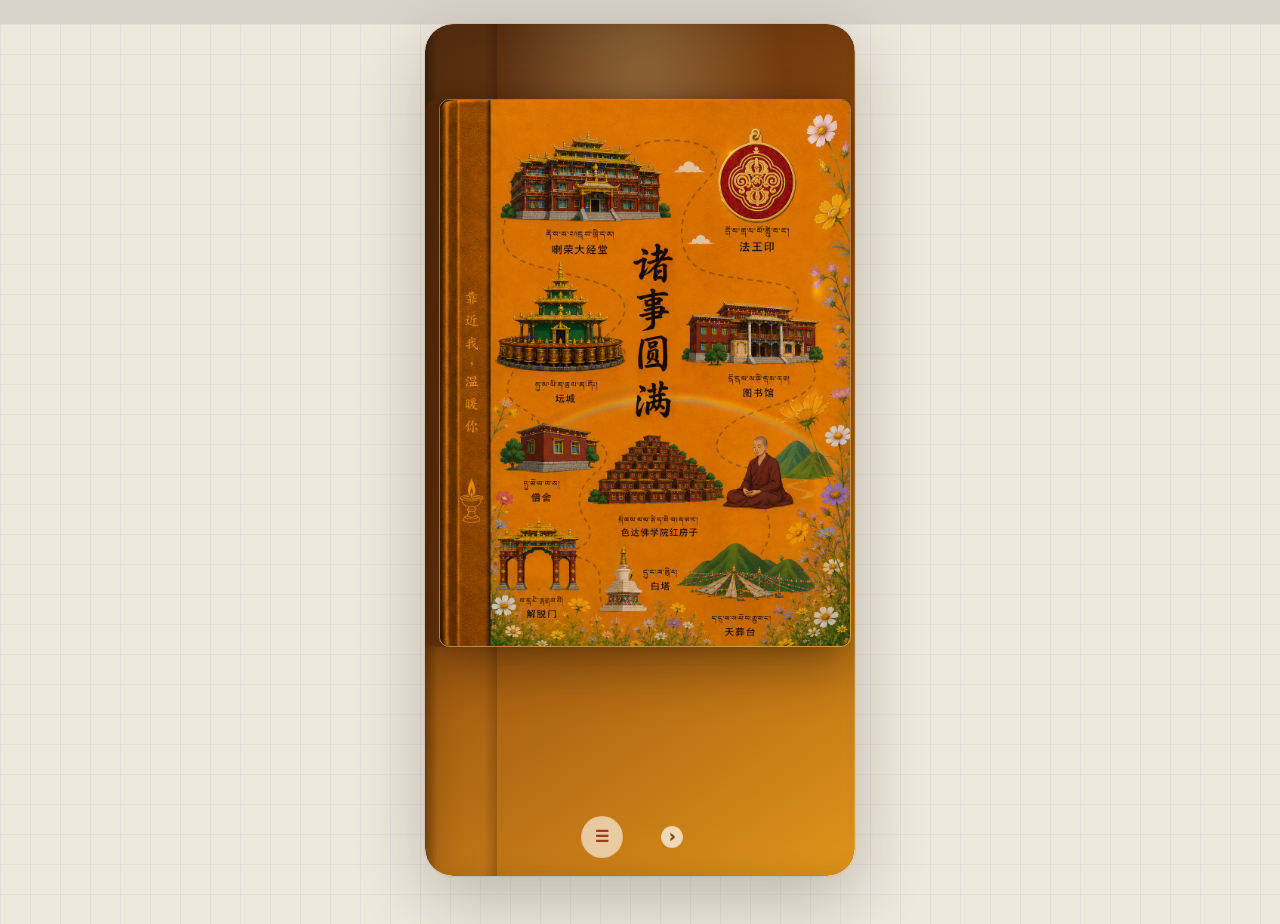
==== commit 9f3a8037: "修改笔记" ====
--- a/android-app/app/src/main/assets/index.html
+++ b/android-app/app/src/main/assets/index.html
@@ -295,6 +295,7 @@
               <span class="eyebrow">སློབ་ཁྲིད། 课堂整理</span>
               <h2>课堂笔记整理</h2>
             </div>
+            <button class="module-head-action" id="pptExportButton" type="button">导出课堂</button>
           </div>
           <form class="module-editor ppt-project-editor" id="pptProjectForm">
             <input name="title" type="text" placeholder="项目名称，如《入行论》第三品" autocomplete="off" />
@@ -302,11 +303,44 @@
             <button type="submit">新增项目</button>
           </form>
           <div class="ppt-project-tabs" id="pptProjectTabs" aria-label="课堂笔记项目"></div>
+          <div class="ppt-note-commandbar" aria-label="课堂整理工具">
+            <label class="ppt-search-field" for="pptSearchInput">
+              <svg viewBox="0 0 24 24" aria-hidden="true">
+                <circle cx="11" cy="11" r="8"></circle>
+                <path d="m21 21-4.3-4.3"></path>
+              </svg>
+              <input id="pptSearchInput" type="search" placeholder="搜索课堂、标签、要点" autocomplete="off" />
+            </label>
+            <select id="pptStatusFilter" aria-label="按整理状态筛选">
+              <option value="all">全部状态</option>
+            </select>
+            <select id="pptSortSelect" aria-label="课堂整理排序">
+              <option value="updatedDesc">最近更新</option>
+              <option value="reviewAsc">复习优先</option>
+              <option value="createdDesc">新课在前</option>
+              <option value="title">按标题</option>
+            </select>
+          </div>
+          <div class="ppt-organizer-summary" id="pptOrganizerSummary"></div>
           <form class="module-editor ppt-note-editor" id="pptNoteForm">
             <input name="title" type="text" placeholder="课程 / 主题" autocomplete="off" />
             <input name="subtitle" type="text" placeholder="课次 / 页码 / 日期" autocomplete="off" />
             <select name="projectId" aria-label="标注项目（可多选）" multiple size="3"></select>
+            <select name="status" aria-label="整理状态">
+              <option value="capture">速记</option>
+              <option value="organizing" selected>整理中</option>
+              <option value="review">待复习</option>
+              <option value="done">已完成</option>
+            </select>
+            <input name="tags" type="text" placeholder="标签，如 中观, 发心, 待背诵" autocomplete="off" />
+            <input name="reviewDate" type="date" aria-label="复习日期" />
             <textarea name="body" placeholder="要点一&#10;要点二&#10;疑问 / 待复习"></textarea>
+            <div class="ppt-template-row" id="pptTemplateBar" aria-label="课堂模板">
+              <button type="button" data-ppt-template="outline">提纲</button>
+              <button type="button" data-ppt-template="cornell">康奈尔</button>
+              <button type="button" data-ppt-template="review">复习</button>
+              <button type="button" data-ppt-template="slides">课件</button>
+            </div>
             <label class="ppt-attachment-button">
               <input
                 name="attachment"
--- a/android-app/app/src/main/assets/styles.css
+++ b/android-app/app/src/main/assets/styles.css
@@ -2104,6 +2104,7 @@
 }
 
 .module-editor input[type="text"],
+.module-editor input[type="date"],
 .module-editor select {
   min-width: 0;
   height: 40px;
@@ -2504,12 +2505,36 @@
   box-shadow: 0 10px 24px rgba(64, 47, 23, 0.08);
 }
 
+.ppt-note-card.status-done {
+  border-color: rgba(42, 132, 92, 0.22);
+  background:
+    radial-gradient(circle at 92% 8%, rgba(42, 132, 92, 0.12), transparent 32%),
+    rgba(253, 255, 248, 0.94);
+}
+
+.ppt-note-card.status-review {
+  border-color: rgba(198, 40, 42, 0.22);
+  background:
+    radial-gradient(circle at 92% 8%, rgba(198, 40, 42, 0.12), transparent 32%),
+    rgba(255, 253, 247, 0.94);
+}
+
 .practice-counter-head,
 .ppt-note-head {
   display: flex;
   align-items: start;
   justify-content: space-between;
   gap: 12px;
+}
+
+.ppt-note-title {
+  min-width: 0;
+}
+
+.ppt-note-status-row {
+  display: flex;
+  flex-wrap: wrap;
+  gap: 5px;
 }
 
 .practice-counter-head span,
@@ -2523,6 +2548,35 @@
   text-transform: uppercase;
 }
 
+.ppt-note-status-row .ppt-note-status,
+.ppt-note-status-row .ppt-review-due {
+  display: inline-flex;
+  align-items: center;
+  min-height: 22px;
+  padding: 0 8px;
+  border-radius: 999px;
+  background: rgba(49, 90, 140, 0.1);
+  color: var(--blue);
+  font-size: 10px;
+  letter-spacing: 0.06em;
+}
+
+.ppt-note-status-row .ppt-note-status.capture {
+  background: rgba(216, 154, 50, 0.15);
+  color: var(--orange-deep);
+}
+
+.ppt-note-status-row .ppt-note-status.review,
+.ppt-note-status-row .ppt-review-due {
+  background: rgba(198, 40, 42, 0.1);
+  color: var(--red);
+}
+
+.ppt-note-status-row .ppt-note-status.done {
+  background: rgba(42, 132, 92, 0.12);
+  color: var(--green);
+}
+
 .practice-counter-head strong,
 .ppt-note-head h3 {
   display: block;
@@ -2542,6 +2596,36 @@
 
 .ppt-note-project {
   color: var(--red);
+}
+
+.ppt-note-info {
+  display: flex;
+  flex-wrap: wrap;
+  gap: 6px;
+}
+
+.ppt-note-info span {
+  display: inline-flex;
+  align-items: center;
+  min-height: 26px;
+  max-width: 100%;
+  padding: 0 9px;
+  border: 1px solid rgba(49, 90, 140, 0.12);
+  border-radius: 999px;
+  background: rgba(255, 255, 255, 0.74);
+  color: var(--blue);
+  font-size: 11px;
+  font-weight: 900;
+  overflow-wrap: anywhere;
+}
+
+.ppt-note-info .ppt-note-review {
+  border-color: rgba(198, 40, 42, 0.16);
+  color: var(--red);
+}
+
+.ppt-note-info .ppt-note-info-empty {
+  color: rgba(95, 88, 80, 0.58);
 }
 
 .practice-counter-head b {
@@ -2600,6 +2684,10 @@
   white-space: normal;
 }
 
+.ppt-note-actions .module-action-button.status {
+  color: var(--blue);
+}
+
 .ppt-inline-editor {
   display: grid;
   gap: 8px;
@@ -2611,6 +2699,8 @@
 }
 
 .ppt-inline-editor input[type="text"],
+.ppt-inline-editor input[type="date"],
+.ppt-inline-editor select,
 .ppt-inline-editor textarea {
   width: 100%;
   min-width: 0;
@@ -2624,9 +2714,17 @@
   font-weight: 800;
 }
 
-.ppt-inline-editor input[type="text"] {
+.ppt-inline-editor input[type="text"],
+.ppt-inline-editor input[type="date"],
+.ppt-inline-editor select {
   height: 34px;
   padding: 0 10px;
+}
+
+.ppt-inline-meta-grid {
+  display: grid;
+  grid-template-columns: 0.8fr 1.2fr 1fr;
+  gap: 7px;
 }
 
 .ppt-inline-editor textarea {
@@ -5398,13 +5496,116 @@
   grid-template-columns: 1fr 1fr;
 }
 
+.module-head-action {
+  flex: 0 0 auto;
+  min-height: 34px;
+  padding: 0 13px;
+  border: 1px solid rgba(49, 90, 140, 0.18);
+  border-radius: 999px;
+  background: rgba(255, 255, 255, 0.9);
+  color: var(--blue);
+  font-size: 12px;
+  font-weight: 950;
+  box-shadow: 0 8px 18px rgba(64, 47, 23, 0.08);
+}
+
+.ppt-note-commandbar {
+  display: grid;
+  grid-template-columns: minmax(0, 1.45fr) minmax(116px, 0.62fr) minmax(116px, 0.62fr);
+  gap: 8px;
+}
+
+.ppt-search-field {
+  position: relative;
+  display: grid;
+  min-width: 0;
+}
+
+.ppt-search-field svg {
+  position: absolute;
+  top: 50%;
+  left: 12px;
+  width: 17px;
+  height: 17px;
+  fill: none;
+  stroke: var(--muted);
+  stroke-width: 2;
+  transform: translateY(-50%);
+  pointer-events: none;
+}
+
+.ppt-search-field input,
+.ppt-note-commandbar select {
+  width: 100%;
+  min-width: 0;
+  height: 40px;
+  border: 1px solid var(--line);
+  border-radius: 999px;
+  outline: 0;
+  background: rgba(255, 255, 255, 0.94);
+  color: var(--ink);
+  font-size: 13px;
+  font-weight: 850;
+}
+
+.ppt-search-field input {
+  padding: 0 12px 0 38px;
+}
+
+.ppt-note-commandbar select {
+  padding: 0 11px;
+}
+
+.ppt-organizer-summary {
+  display: grid;
+  grid-template-columns: repeat(4, minmax(0, 1fr));
+  gap: 8px;
+}
+
+.ppt-organizer-summary span {
+  min-width: 0;
+  padding: 9px 8px;
+  border: 1px solid rgba(216, 154, 50, 0.16);
+  border-radius: var(--radius);
+  background:
+    linear-gradient(135deg, rgba(244, 213, 122, 0.16), transparent 46%),
+    rgba(255, 255, 255, 0.86);
+  color: var(--muted);
+  font-size: 11px;
+  font-weight: 900;
+  text-align: center;
+}
+
+.ppt-organizer-summary strong {
+  display: block;
+  color: var(--red);
+  font-size: 22px;
+  font-weight: 950;
+  line-height: 1;
+}
+
+.ppt-note-editor {
+  grid-template-columns: repeat(6, minmax(0, 1fr));
+}
+
+.ppt-note-editor > input[name="title"],
+.ppt-note-editor > input[name="subtitle"] {
+  grid-column: span 3;
+}
+
 .ppt-project-editor button {
   grid-column: 1 / -1;
   min-width: 92px;
 }
 
-.ppt-note-editor select {
+.ppt-note-editor select[name="projectId"] {
   grid-column: 1 / -1;
+}
+
+.ppt-note-editor select[name="status"],
+.ppt-note-editor input[name="tags"],
+.ppt-note-editor input[name="reviewDate"] {
+  grid-column: span 2;
 }
 
 .ppt-note-editor select[multiple] {
@@ -5431,6 +5632,23 @@
   font-size: 14px;
   font-weight: 650;
   line-height: 1.7;
+}
+
+.ppt-template-row {
+  display: flex;
+  flex-wrap: wrap;
+  grid-column: 1 / -1;
+  gap: 7px;
+}
+
+.ppt-template-row button {
+  flex: 1 1 72px;
+  min-height: 32px;
+  padding: 0 10px;
+  border: 1px solid rgba(49, 90, 140, 0.14);
+  background: rgba(49, 90, 140, 0.08);
+  color: var(--blue);
+  font-size: 12px;
 }
 
 .ppt-attachment-button {
@@ -5481,6 +5699,41 @@
 
 .ppt-note-editor button {
   grid-column: 1 / -1;
+}
+
+@media (max-width: 720px) {
+  .ppt-note-commandbar {
+    grid-template-columns: 1fr;
+  }
+
+  .ppt-organizer-summary {
+    grid-template-columns: repeat(2, minmax(0, 1fr));
+  }
+
+  .ppt-note-editor {
+    grid-template-columns: repeat(2, minmax(0, 1fr));
+  }
+
+  .ppt-note-editor > input[name="title"],
+  .ppt-note-editor > input[name="subtitle"],
+  .ppt-note-editor select[name="status"],
+  .ppt-note-editor input[name="tags"],
+  .ppt-note-editor input[name="reviewDate"] {
+    grid-column: 1 / -1;
+  }
+
+  .ppt-note-head {
+    display: grid;
+  }
+
+  .ppt-note-meta {
+    justify-items: start;
+    text-align: left;
+  }
+
+  .ppt-inline-meta-grid {
+    grid-template-columns: 1fr;
+  }
 }
 
 .milestone-note {
@@ -9540,3 +9793,143 @@
     width: min(98%, 326px) !important;
   }
 }
+
+/* Bloom photo upload polish: instant visible portraits, larger seated presence. */
+.notebook-overview-page .garden-companions {
+  z-index: 32 !important;
+}
+
+.notebook-overview-page .garden-photo-seat {
+  width: 132px !important;
+  height: 178px !important;
+  z-index: 32 !important;
+  touch-action: manipulation;
+}
+
+.notebook-overview-page .garden-photo-seat.teacher {
+  left: 27% !important;
+  bottom: max(118px, calc(env(safe-area-inset-bottom) + 112px)) !important;
+  width: 132px !important;
+  height: 178px !important;
+}
+
+.notebook-overview-page .garden-photo-seat.self {
+  left: calc(27% + 94px) !important;
+  right: auto !important;
+  bottom: max(94px, calc(env(safe-area-inset-bottom) + 88px)) !important;
+  width: 118px !important;
+  height: 158px !important;
+  z-index: 34 !important;
+}
+
+.notebook-overview-page .garden-photo-seat img {
+  opacity: 0;
+  mix-blend-mode: normal !important;
+  filter: saturate(0.94) contrast(0.98) brightness(1.04) sepia(0.06) !important;
+  transition:
+    opacity 0.18s ease,
+    transform 0.24s ease,
+    filter 0.24s ease !important;
+}
+
+.notebook-overview-page .garden-photo-seat img.has-photo {
+  opacity: 0.96 !important;
+}
+
+.notebook-overview-page .garden-photo-seat.is-loading img.has-photo {
+  opacity: 0.92 !important;
+  filter:
+    saturate(0.86)
+    contrast(0.94)
+    brightness(1.08)
+    sepia(0.08)
+    drop-shadow(0 0 16px rgba(255, 238, 170, 0.18)) !important;
+}
+
+@media (max-width: 520px) {
+  .notebook-overview-page .garden-photo-seat {
+    width: 122px !important;
+    height: 166px !important;
+  }
+
+  .notebook-overview-page .garden-photo-seat.teacher {
+    left: 23% !important;
+    bottom: max(112px, calc(env(safe-area-inset-bottom) + 106px)) !important;
+    width: 122px !important;
+    height: 166px !important;
+  }
+
+  .notebook-overview-page .garden-photo-seat.self {
+    left: calc(23% + 86px) !important;
+    bottom: max(88px, calc(env(safe-area-inset-bottom) + 82px)) !important;
+    width: 108px !important;
+    height: 146px !important;
+  }
+}
+
+/* Notebook cover object-fit pass: show the whole cover as a physical book. */
+.journey-cover.notebook-page {
+  display: grid;
+  place-items: center;
+  padding: max(18px, env(safe-area-inset-top)) 14px max(82px, env(safe-area-inset-bottom)) !important;
+  overflow: hidden;
+  background:
+    radial-gradient(ellipse at 50% 18%, rgba(255, 238, 178, 0.28), transparent 48%),
+    linear-gradient(145deg, #4f2a10 0%, #8c480e 42%, #e0931a 100%);
+}
+
+.journey-cover.notebook-page::before {
+  content: "";
+  position: absolute;
+  inset: 0;
+  z-index: 0;
+  background:
+    linear-gradient(90deg, rgba(31, 16, 5, 0.34), transparent 18%, transparent 82%, rgba(71, 36, 10, 0.24)),
+    repeating-linear-gradient(90deg, rgba(255, 226, 147, 0.08) 0 1px, transparent 1px 7px);
+  pointer-events: none;
+}
+
+.journey-cover.notebook-page::after {
+  display: none;
+}
+
+.journey-cover.notebook-page .cover-image {
+  position: relative !important;
+  inset: auto !important;
+  z-index: 2;
+  display: block;
+  width: auto !important;
+  height: auto !important;
+  max-width: min(96vw, 412px) !important;
+  max-height: calc(100dvh - max(118px, env(safe-area-inset-top) + env(safe-area-inset-bottom) + 98px)) !important;
+  min-height: 0 !important;
+  border: 1px solid rgba(255, 230, 157, 0.34);
+  border-radius: 10px !important;
+  object-fit: contain !important;
+  object-position: center center !important;
+  transform: translateY(clamp(-46px, -5vh, -22px));
+  box-shadow:
+    -13px 0 0 rgba(84, 39, 8, 0.62),
+    -17px 0 18px rgba(41, 19, 5, 0.28),
+    0 22px 48px rgba(34, 17, 4, 0.38),
+    inset 0 0 0 1px rgba(255, 235, 179, 0.26) !important;
+}
+
+.journey-cover .notebook-page-footer {
+  right: 18px !important;
+  bottom: max(18px, env(safe-area-inset-bottom)) !important;
+}
+
+@media (max-width: 520px) {
+  .journey-cover.notebook-page {
+    height: 100dvh !important;
+    min-height: 100dvh !important;
+    max-height: 100dvh !important;
+    padding: max(12px, env(safe-area-inset-top)) 12px max(78px, env(safe-area-inset-bottom)) !important;
+  }
+
+  .journey-cover.notebook-page .cover-image {
+    max-width: min(94vw, 402px) !important;
+    max-height: calc(100dvh - max(104px, env(safe-area-inset-top) + env(safe-area-inset-bottom) + 88px)) !important;
+  }
+}
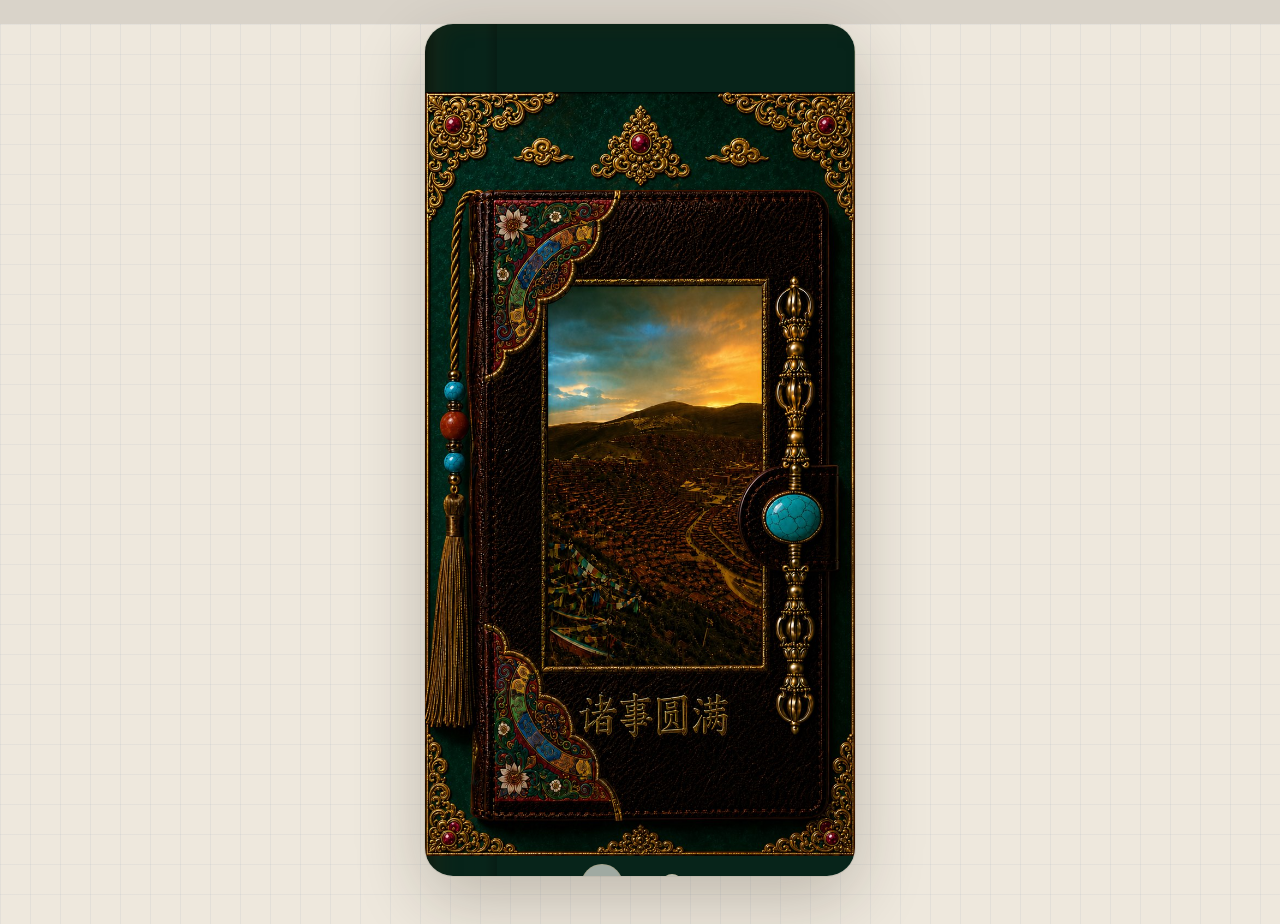
==== commit 6e04eb14: "Prepare Android WebView delivery" ====
--- a/android-app/app/src/main/assets/index.html
+++ b/android-app/app/src/main/assets/index.html
@@ -12,15 +12,15 @@
     <meta name="msapplication-TileColor" content="#f4a000" />
     <title>不离手账</title>
     <link rel="manifest" href="manifest.webmanifest" />
-    <link rel="icon" type="image/png" sizes="64x64" href="assets/favicon-64.png" />
-    <link rel="apple-touch-icon" href="assets/apple-touch-icon.png" />
-    <link rel="preload" as="image" href="assets/cover-home-final.png" fetchpriority="high" />
+    <link rel="icon" type="image/png" sizes="64x64" href="assets/mandala-emblem.jpg" />
+    <link rel="apple-touch-icon" href="assets/mandala-emblem.jpg" />
+    <link rel="preload" as="image" href="assets/cover-home-2026.jpg" fetchpriority="high" />
     <link rel="stylesheet" href="styles.css" />
   </head>
   <body>
     <div class="app-shell">
       <header class="journey-cover" aria-label="笔记本封面">
-        <img class="cover-image" src="assets/cover-home-final.png" alt="诸事圆满笔记本封面" loading="eager" decoding="async" fetchpriority="high" />
+        <img class="cover-image" src="assets/cover-home-2026.jpg" alt="诸事圆满笔记本封面" loading="eager" decoding="async" fetchpriority="high" />
         <span class="visually-hidden" id="todayLine"></span>
       </header>
 
@@ -54,20 +54,8 @@
       </section>
 
       <section class="front-matter" aria-label="笔记本扉页">
-        <article class="flyleaf-page teaching-page">
-          <span class="flyleaf-kicker">གདམས་ངག · 扉页一</span>
-          <figure class="teaching-image-frame">
-            <img src="assets/flyleaf-protection-eyes.jpg" alt="护法眼坛城图案" loading="eager" decoding="async" fetchpriority="high" />
-          </figure>
-          <div class="teaching-signboard" aria-label="莫舍己道，勿扰他心">
-            <p class="signboard-tibetan">རང་གི་ལམ་མ་འདོར། གཞན་གྱི་སེམས་མ་དཀྲུགས།</p>
-            <h2>
-              <img class="signboard-title-art" src="assets/flyleaf-signboard-title.png" alt="" aria-hidden="true" loading="eager" decoding="async" fetchpriority="high" />
-              <span>莫舍己道</span>
-              <span>勿扰他心</span>
-            </h2>
-          </div>
-          <div class="leaf-thread" aria-hidden="true"></div>
+        <article class="flyleaf-page teaching-page teaching-page-art" aria-label="莫舍己道，勿扰他心">
+          <img class="flyleaf-full-art" src="assets/flyleaf-teaching-2026.jpg" alt="莫舍己道 勿扰他心 · 靠近我，温暖你" loading="eager" decoding="async" fetchpriority="high" />
         </article>
 
         <article class="flyleaf-page message-page">
@@ -95,7 +83,7 @@
           <div class="focus-copy">
             <span class="eyebrow">ད་ལྟའི་བརྗོད་གཞི། 当前主题</span>
             <h2 class="focus-title image-title" id="focusPerson" aria-label="不离">
-              <img class="buli-title-image" src="assets/buli-gold-title.png" alt="" aria-hidden="true" loading="lazy" decoding="async" fetchpriority="low" />
+              <img class="buli-title-image" src="assets/flyleaf-message-handwriting.png" alt="" aria-hidden="true" loading="lazy" decoding="async" fetchpriority="low" />
             </h2>
             <p id="focusMeta">ཟིན་བྲིས། 0 篇笔记</p>
           </div>
@@ -355,36 +343,67 @@
         </section>
 
         <section class="notebook-index-page">
-        <label class="search-box" for="searchInput">
-          <svg viewBox="0 0 24 24" aria-hidden="true">
-            <circle cx="11" cy="11" r="8"></circle>
-            <path d="m21 21-4.3-4.3"></path>
-          </svg>
-          <input id="searchInput" type="search" placeholder="搜索地点、主题、正文" autocomplete="off" />
-        </label>
-
-        <nav class="type-filter" aria-label="笔记类型">
-          <button class="type-button active" data-filter="all" type="button">ཚང་མ། 全部</button>
-          <button class="type-button" data-filter="diary" type="button">ཉིན་ཐོ། 日记</button>
-          <button class="type-button" data-filter="reading" type="button">ཀློག་ཐོ། 读书</button>
-          <button class="type-button" data-filter="memo" type="button">དྲན་ཐོ། 备忘</button>
-          <button class="type-button" data-filter="timeline" type="button">གདམས་ངག 教言</button>
-        </nav>
-
-        <section class="section-head">
-          <div>
-            <span class="eyebrow">笔记索引</span>
-            <h2 id="listTitle">ཚང་མ། 全部笔记</h2>
-          </div>
-          <select id="sortSelect" title="排序">
-            <option value="updated">ཉེ་ཆར་བསྒྱུར། 最近编辑</option>
-            <option value="dateDesc">གསར་ནས་རྙིང་། 日期从新到旧</option>
-            <option value="dateAsc">རྙིང་ནས་གསར། 日期从旧到新</option>
-            <option value="title">ཁ་བྱང་། 标题</option>
-          </select>
-        </section>
-
-        <section class="note-list" id="noteList" aria-label="笔记列表"></section>
+          <section class="index-hero" aria-label="笔记索引封面">
+            <div>
+              <span class="eyebrow">དཀར་ཆག། 笔记索引</span>
+              <h2 id="listTitle">ཚང་མ། 全部笔记</h2>
+              <p>按时间、人物、地点与标签把每一页收拢起来。</p>
+            </div>
+            <button class="index-new-button" id="indexNewNoteButton" type="button">新记一页</button>
+          </section>
+
+          <section class="index-command-panel" aria-label="索引工具">
+            <label class="search-box" for="searchInput">
+              <svg viewBox="0 0 24 24" aria-hidden="true">
+                <circle cx="11" cy="11" r="8"></circle>
+                <path d="m21 21-4.3-4.3"></path>
+              </svg>
+              <input id="searchInput" type="search" placeholder="搜索地点、主题、正文" autocomplete="off" />
+            </label>
+            <button class="index-current-button" id="indexOpenEditorButton" type="button">打开当前页</button>
+          </section>
+
+          <nav class="type-filter" aria-label="笔记类型">
+            <button class="type-button active" data-filter="all" type="button">ཚང་མ། 全部</button>
+            <button class="type-button" data-filter="diary" type="button">ཉིན་ཐོ། 日记</button>
+            <button class="type-button" data-filter="reading" type="button">ཀློག་ཐོ། 读书</button>
+            <button class="type-button" data-filter="memo" type="button">དྲན་ཐོ། 备忘</button>
+            <button class="type-button" data-filter="timeline" type="button">གདམས་ངག 教言</button>
+          </nav>
+
+          <section class="index-insights" aria-label="笔记概览">
+            <article>
+              <span id="indexInsightTotal">0</span>
+              <small>全部</small>
+            </article>
+            <article>
+              <span id="indexInsightPinned">0</span>
+              <small>置顶</small>
+            </article>
+            <article>
+              <span id="indexInsightTagged">0</span>
+              <small>标签</small>
+            </article>
+            <article>
+              <span id="indexInsightRecent">今日</span>
+              <small>最近</small>
+            </article>
+          </section>
+
+          <section class="section-head index-list-head">
+            <div>
+              <span class="eyebrow">筛选结果</span>
+              <strong id="indexResultCount">0 篇</strong>
+            </div>
+            <select id="sortSelect" title="排序">
+              <option value="updated">ཉེ་ཆར་བསྒྱུར། 最近编辑</option>
+              <option value="dateDesc">གསར་ནས་རྙིང་། 日期从新到旧</option>
+              <option value="dateAsc">རྙིང་ནས་གསར། 日期从旧到新</option>
+              <option value="title">ཁ་བྱང་། 标题</option>
+            </select>
+          </section>
+
+          <section class="note-list" id="noteList" aria-label="笔记列表"></section>
         </section>
 
         <section class="editor-card" aria-label="笔记编辑器">
@@ -395,6 +414,16 @@
             </div>
             <div class="editor-actions">
               <span class="save-state" id="saveState">已保存</span>
+              <button class="round-button small" id="editorPrevNoteButton" type="button" title="上一篇笔记" aria-label="上一篇笔记">
+                <svg viewBox="0 0 24 24" aria-hidden="true">
+                  <path d="m15 18-6-6 6-6"></path>
+                </svg>
+              </button>
+              <button class="round-button small" id="editorNextNoteButton" type="button" title="下一篇笔记" aria-label="下一篇笔记">
+                <svg viewBox="0 0 24 24" aria-hidden="true">
+                  <path d="m9 18 6-6-6-6"></path>
+                </svg>
+              </button>
               <button class="round-button small primary" id="editorNewNoteButton" type="button" title="新增笔记" aria-label="新增笔记">
                 <svg viewBox="0 0 24 24" aria-hidden="true">
                   <path d="M5 12h14"></path>
@@ -438,6 +467,10 @@
           </section>
 
           <form class="editor-form" id="editorForm">
+            <div class="editor-paper-head">
+              <span>ཟིན་བྲིས། 不离札记</span>
+              <small id="editorPaperMeta">未命名 · 无日期</small>
+            </div>
             <input id="noteTitle" class="title-input" type="text" placeholder="ཁ་བྱང་ / 标题" autocomplete="off" />
             <div class="meta-grid">
               <label>
@@ -453,19 +486,32 @@
                 <span>ཟླ་ཚེས། 日期</span>
                 <input id="noteDate" type="date" />
               </label>
-              <label>
-                <span>སྐྱེས་བུ། 人物</span>
-                <input id="notePerson" type="text" placeholder="" autocomplete="off" />
-              </label>
-              <label>
-                <span>གནས། 地点 / 来源</span>
-                <input id="noteSource" type="text" placeholder="色达、五台山、书名或讲记" autocomplete="off" />
-              </label>
-            </div>
+            </div>
+            <details class="meta-more">
+              <summary>更多 · 人物 / 地点 · 来源</summary>
+              <div class="meta-grid meta-grid-more">
+                <label>
+                  <span>སྐྱེས་བུ། 人物</span>
+                  <input id="notePerson" type="text" placeholder="" autocomplete="off" />
+                </label>
+                <label>
+                  <span>གནས། 地点 / 来源</span>
+                  <input id="noteSource" type="text" placeholder="色达、五台山、书名或讲记" autocomplete="off" />
+                </label>
+              </div>
+            </details>
             <label class="tags-field">
               <span>མཚོན་རྟགས། 标签</span>
               <input id="noteTags" type="text" placeholder="信心, 弘法, 色达, 读书摘录" autocomplete="off" />
             </label>
+            <section class="writing-assist" aria-label="书写辅助">
+              <div class="writing-assist-buttons">
+                <button type="button" data-note-template="daily">日记提纲</button>
+                <button type="button" data-note-template="reading">读书摘录</button>
+                <button type="button" data-note-template="teaching">教言整理</button>
+              </div>
+              <span id="noteWordCount">0 字</span>
+            </section>
             <section class="memo-calendar hidden" id="memoCalendarPreview" aria-label="备忘日历页"></section>
             <section class="note-image-panel" aria-label="笔记图片">
               <div class="note-image-head">
@@ -485,7 +531,7 @@
         </section>
 
         <footer class="back-cover" aria-label="笔记本尾页">
-          <img src="assets/back-cover-garuda-larung.png" alt="靠近我温暖你笔记本尾页" loading="lazy" decoding="async" fetchpriority="low" />
+          <img src="assets/cover-home-2026.jpg" alt="大鹏金翅鸟笔记本尾页·中央妙高山" loading="lazy" decoding="async" fetchpriority="low" />
         </footer>
       </main>
     </div>
@@ -499,10 +545,15 @@
           </div>
           <h3></h3>
           <p></p>
+          <div class="note-card-tags" aria-label="标签"></div>
           <div class="note-card-bottom">
             <span class="person-chip"></span>
             <span class="pin-chip hidden">置顶</span>
           </div>
+          <div class="note-card-trail" aria-hidden="true">
+            <span class="note-page-mark"></span>
+            <span class="note-image-count"></span>
+          </div>
         </button>
       </article>
     </template>
--- a/android-app/app/src/main/assets/styles.css
+++ b/android-app/app/src/main/assets/styles.css
@@ -2051,6 +2051,10 @@
   gap: 12px;
 }
 
+.ppt-organizer-page {
+  gap: 8px;
+}
+
 .event-pages {
   position: relative;
   padding: 6px 0 8px;
@@ -2068,7 +2072,7 @@
   bottom: -6px;
   width: 148px;
   height: 148px;
-  background: url("assets/decor-crystal-stupa.jpg") center / contain no-repeat;
+  background: url("assets/mandala-emblem.jpg") center / contain no-repeat;
   opacity: 0.16;
   filter: saturate(0.88) brightness(1.08) blur(0.35px);
   mix-blend-mode: multiply;
@@ -3465,7 +3469,7 @@
   background:
     radial-gradient(ellipse at 50% 26%, rgba(255, 220, 103, 0.34), transparent 32%),
     linear-gradient(180deg, transparent 0%, rgba(24, 7, 4, 0.1) 28%, rgba(18, 4, 3, 0.68) 100%),
-    url("assets/offering-real-lamps.png") center bottom / cover no-repeat;
+    url("assets/offering-lamps-final-real-v1.png") center bottom / cover no-repeat;
   -webkit-mask-image: linear-gradient(180deg, transparent 0, #000 22%, #000 100%);
   mask-image: linear-gradient(180deg, transparent 0, #000 22%, #000 100%);
   opacity: 0.96;
@@ -3514,7 +3518,7 @@
   background:
     radial-gradient(ellipse at 50% 24%, rgba(255, 232, 127, 0.48), transparent 34%),
     linear-gradient(180deg, transparent 0%, rgba(255, 185, 54, 0.08) 28%, rgba(18, 4, 3, 0.56) 100%),
-    url("assets/offering-real-lamps.png") center bottom / cover no-repeat;
+    url("assets/offering-lamps-final-real-v1.png") center bottom / cover no-repeat;
 }
 
 .offering-lamp.just-lit {
@@ -3796,7 +3800,7 @@
   background:
     radial-gradient(ellipse at 50% 14%, rgba(255, 232, 127, 0.44), transparent 34%),
     linear-gradient(180deg, transparent 0%, rgba(255, 185, 54, 0.08) 28%, rgba(18, 4, 3, 0.54) 100%),
-    url("assets/offering-real-lamps.png") center bottom / 118% auto no-repeat;
+    url("assets/offering-lamps-final-real-v1.png") center bottom / 118% auto no-repeat;
   opacity: 0;
   transform: translateY(22px) scale(0.98);
   transition: none;
@@ -4141,7 +4145,7 @@
   border-radius: 0 0 8px 8px;
   background:
     linear-gradient(180deg, rgba(43, 9, 5, 0.04) 0%, rgba(31, 7, 4, 0.18) 34%, rgba(12, 3, 2, 0.2) 100%),
-    url("assets/offering-lamps-symmetric-real.png") center bottom / cover no-repeat;
+    url("assets/offering-lamps-final-real-v1.png") center bottom / cover no-repeat;
   box-shadow: inset 0 -70px 95px rgba(12, 3, 2, 0.46);
   pointer-events: none;
   -webkit-mask-image: linear-gradient(180deg, transparent 0, #000 13%, #000 100%);
@@ -4475,7 +4479,7 @@
 .flower-back {
   inset: -6% -6% 8%;
   z-index: 1;
-  background-image: url("assets/buli-flower-wall-crop.jpg");
+  background-image: url("assets/buli-real-garden.png");
   background-position: center 28%;
   background-size: cover;
   opacity: 0.5;
@@ -4503,7 +4507,7 @@
   left: -24%;
   z-index: 3;
   height: 58%;
-  background-image: url("assets/buli-flower-wall-crop.jpg");
+  background-image: url("assets/buli-real-garden.png");
   background-position: center 72%;
   background-size: 118% auto;
   opacity: 0.98;
@@ -5331,7 +5335,7 @@
   border-radius: 8px;
   background:
     linear-gradient(180deg, rgba(43, 9, 5, 0.02) 0%, rgba(31, 7, 4, 0.12) 38%, rgba(12, 3, 2, 0.16) 100%),
-    url("assets/offering-lamps-symmetric-real.png") center bottom / contain no-repeat;
+    url("assets/offering-lamps-final-real-v1.png") center bottom / contain no-repeat;
   box-shadow: inset 0 -38px 68px rgba(12, 3, 2, 0.34);
   -webkit-mask-image: linear-gradient(180deg, transparent 0, #000 8%, #000 100%);
   mask-image: linear-gradient(180deg, transparent 0, #000 8%, #000 100%);
@@ -5494,6 +5498,14 @@
 
 .ppt-project-editor {
   grid-template-columns: 1fr 1fr;
+  gap: 6px;
+  padding: 10px;
+}
+
+.ppt-project-editor input[type="text"],
+.ppt-project-editor button {
+  min-height: 34px;
+  height: 34px;
 }
 
 .module-head-action {
@@ -5511,13 +5523,14 @@
 
 .ppt-note-commandbar {
   display: grid;
-  grid-template-columns: minmax(0, 1.45fr) minmax(116px, 0.62fr) minmax(116px, 0.62fr);
-  gap: 8px;
+  grid-template-columns: repeat(2, minmax(0, 1fr));
+  gap: 6px;
 }
 
 .ppt-search-field {
   position: relative;
   display: grid;
+  grid-column: 1 / -1;
   min-width: 0;
 }
 
@@ -5538,7 +5551,7 @@
 .ppt-note-commandbar select {
   width: 100%;
   min-width: 0;
-  height: 40px;
+  height: 32px;
   border: 1px solid var(--line);
   border-radius: 999px;
   outline: 0;
@@ -5559,12 +5572,12 @@
 .ppt-organizer-summary {
   display: grid;
   grid-template-columns: repeat(4, minmax(0, 1fr));
-  gap: 8px;
+  gap: 6px;
 }
 
 .ppt-organizer-summary span {
   min-width: 0;
-  padding: 9px 8px;
+  padding: 4px 4px;
   border: 1px solid rgba(216, 154, 50, 0.16);
   border-radius: var(--radius);
   background:
@@ -5579,18 +5592,26 @@
 .ppt-organizer-summary strong {
   display: block;
   color: var(--red);
-  font-size: 22px;
+  font-size: 18px;
   font-weight: 950;
   line-height: 1;
 }
 
 .ppt-note-editor {
-  grid-template-columns: repeat(6, minmax(0, 1fr));
+  grid-template-columns: repeat(2, minmax(0, 1fr));
+  gap: 6px;
+  padding: 10px;
+}
+
+.ppt-note-editor input[type="text"],
+.ppt-note-editor input[type="date"],
+.ppt-note-editor select {
+  height: 36px;
 }
 
 .ppt-note-editor > input[name="title"],
 .ppt-note-editor > input[name="subtitle"] {
-  grid-column: span 3;
+  grid-column: span 1;
 }
 
 .ppt-project-editor button {
@@ -5605,12 +5626,12 @@
 .ppt-note-editor select[name="status"],
 .ppt-note-editor input[name="tags"],
 .ppt-note-editor input[name="reviewDate"] {
-  grid-column: span 2;
+  grid-column: 1 / -1;
 }
 
 .ppt-note-editor select[multiple] {
   height: auto;
-  min-height: 92px;
+  min-height: 34px;
   padding: 8px;
 }
 
@@ -5621,7 +5642,7 @@
 
 .ppt-note-editor textarea {
   grid-column: 1 / -1;
-  min-height: 118px;
+  min-height: 42px;
   padding: 12px;
   resize: vertical;
   border: 1px solid var(--line);
@@ -5638,12 +5659,12 @@
   display: flex;
   flex-wrap: wrap;
   grid-column: 1 / -1;
-  gap: 7px;
+  gap: 5px;
 }
 
 .ppt-template-row button {
   flex: 1 1 72px;
-  min-height: 32px;
+  min-height: 28px;
   padding: 0 10px;
   border: 1px solid rgba(49, 90, 140, 0.14);
   background: rgba(49, 90, 140, 0.08);
@@ -5656,7 +5677,7 @@
   display: grid;
   grid-column: 1 / -1;
   place-items: center;
-  min-height: 40px;
+  min-height: 34px;
   overflow: hidden;
   border: 1px dashed rgba(198, 40, 42, 0.28);
   border-radius: 999px;
@@ -5701,27 +5722,66 @@
   grid-column: 1 / -1;
 }
 
+.ppt-note-editor button[type="submit"] {
+  min-height: 34px;
+}
+
 @media (max-width: 720px) {
   .ppt-note-commandbar {
-    grid-template-columns: 1fr;
+    grid-template-columns: repeat(2, minmax(0, 1fr));
+    gap: 6px;
+  }
+
+  .ppt-search-field {
+    grid-column: 1 / -1;
+  }
+
+  .ppt-search-field input,
+  .ppt-note-commandbar select {
+    height: 32px;
   }
 
   .ppt-organizer-summary {
-    grid-template-columns: repeat(2, minmax(0, 1fr));
+    grid-template-columns: repeat(4, minmax(0, 1fr));
+    gap: 6px;
+  }
+
+  .ppt-organizer-summary span {
+    padding: 4px 4px;
+  }
+
+  .ppt-organizer-summary strong {
+    font-size: 18px;
+  }
+
+  .ppt-project-editor {
+    gap: 6px;
+    padding: 10px;
+  }
+
+  .ppt-project-editor input[type="text"],
+  .ppt-project-editor button {
+    min-height: 36px;
+    height: 36px;
   }
 
   .ppt-note-editor {
     grid-template-columns: repeat(2, minmax(0, 1fr));
-  }
-
-  .ppt-note-editor > input[name="title"],
-  .ppt-note-editor > input[name="subtitle"],
+    gap: 6px;
+    padding: 10px;
+  }
+
   .ppt-note-editor select[name="status"],
   .ppt-note-editor input[name="tags"],
   .ppt-note-editor input[name="reviewDate"] {
     grid-column: 1 / -1;
   }
 
+  .ppt-note-editor > input[name="title"],
+  .ppt-note-editor > input[name="subtitle"] {
+    grid-column: span 1;
+  }
+
   .ppt-note-head {
     display: grid;
   }
@@ -5733,6 +5793,27 @@
 
   .ppt-inline-meta-grid {
     grid-template-columns: 1fr;
+  }
+
+  .ppt-note-editor select[multiple] {
+    min-height: 36px;
+  }
+
+  .ppt-note-editor textarea {
+    min-height: 48px;
+  }
+
+  .ppt-template-row {
+    gap: 5px;
+  }
+
+  .ppt-template-row button {
+    min-height: 30px;
+  }
+
+  .ppt-attachment-button,
+  .ppt-note-editor button[type="submit"] {
+    min-height: 36px;
   }
 }
 
@@ -5762,7 +5843,7 @@
   bottom: -44px;
   width: 164px;
   height: 164px;
-  background: url("assets/decor-flower-white.jpg") center bottom / cover no-repeat;
+  background: url("assets/notebook-decor-flower-horizontal.png") center bottom / cover no-repeat;
   opacity: 0.16;
   filter: saturate(0.96) contrast(0.98) brightness(1.04) blur(0.25px);
   mix-blend-mode: multiply;
@@ -5772,12 +5853,12 @@
 }
 
 .milestone-note:nth-child(3n + 2)::before {
-  background-image: url("assets/decor-flower-meadow.jpg");
+  background-image: url("assets/buli-meadow-before.png");
   opacity: 0.14;
 }
 
 .milestone-note:nth-child(3n)::before {
-  background-image: url("assets/decor-crystal-stupa.jpg");
+  background-image: url("assets/mandala-emblem.jpg");
   background-size: contain;
   opacity: 0.15;
 }
@@ -6044,7 +6125,7 @@
   left: 13px;
   width: 34px;
   height: 34px;
-  background: url("assets/icon-bear.png") center / contain no-repeat;
+  background: url("assets/mandala-emblem.jpg") center / contain no-repeat;
   opacity: 0.84;
   filter:
     saturate(1.08)
@@ -6821,14 +6902,14 @@
 
 .memo-calendar-picker::before {
   top: 10px;
-  background-image: url("assets/page-sky-rainbow.jpg");
+  background-image: url("assets/flyleaf-teaching-2026.jpg");
   background-position: center 22%;
   background-size: 155%;
 }
 
 .memo-calendar-picker::after {
   bottom: 10px;
-  background-image: url("assets/calendar-dharma-wheel.jpg");
+  background-image: url("assets/mandala-emblem.jpg");
   background-position: center 46%;
   background-size: 152%;
   opacity: 0.72;
@@ -6865,13 +6946,13 @@
 }
 
 .memo-calendar-decor .sky {
-  background-image: url("assets/page-sky-rainbow.jpg");
+  background-image: url("assets/flyleaf-teaching-2026.jpg");
   background-position: center 26%;
   background-size: 145%;
 }
 
 .memo-calendar-decor .night {
-  background-image: url("assets/calendar-dharma-wheel.jpg");
+  background-image: url("assets/mandala-emblem.jpg");
   background-position: center 46%;
   background-size: 138%;
   filter: saturate(1.08) contrast(0.98) brightness(1.02);
@@ -6990,12 +7071,12 @@
 
 .editor-form::before {
   left: 8px;
-  background-image: url("assets/page-header-scroll-left.png");
+  background-image: url("assets/notebook-decor-flower-horizontal.png");
 }
 
 .editor-form::after {
   right: 8px;
-  background-image: url("assets/page-header-scroll-right.png");
+  background-image: url("assets/notebook-decor-flower-horizontal.png");
 }
 
 .editor-form > * {
@@ -7026,7 +7107,7 @@
     radial-gradient(circle at 16% 18%, rgba(122, 98, 62, 0.055) 0 1px, transparent 2px),
     repeating-linear-gradient(92deg, rgba(104, 82, 54, 0.038) 0 1px, transparent 1px 18px),
     linear-gradient(180deg, rgba(247, 253, 255, 0.14), rgba(245, 248, 237, 0.3) 48%, rgba(237, 228, 197, 0.42)),
-    url("assets/page-sky-rainbow.jpg") center 26% / cover no-repeat,
+    url("assets/flyleaf-teaching-2026.jpg") center 26% / cover no-repeat,
     linear-gradient(180deg, #f8f1df, #f3e8ce 48%, #eadbbd);
 }
 
@@ -7037,7 +7118,7 @@
     radial-gradient(circle at 14% 24%, rgba(255, 239, 174, 0.055) 0 1px, transparent 2px),
     repeating-linear-gradient(92deg, rgba(80, 54, 26, 0.04) 0 1px, transparent 1px 18px),
     linear-gradient(180deg, rgba(255, 246, 218, 0.08), rgba(235, 218, 190, 0.2) 45%, rgba(214, 188, 148, 0.34)),
-    url("assets/page-night-lights.jpg") center 58% / cover no-repeat,
+    url("assets/flyleaf-teaching-2026.jpg") center 58% / cover no-repeat,
     linear-gradient(180deg, #f0e4ca, #e3d0aa 52%, #d6bd91);
 }
 
@@ -7052,7 +7133,7 @@
     radial-gradient(circle at 16% 18%, rgba(122, 98, 62, 0.06) 0 1px, transparent 2px),
     repeating-linear-gradient(92deg, rgba(104, 82, 54, 0.04) 0 1px, transparent 1px 18px),
     linear-gradient(180deg, rgba(255, 251, 235, 0.22), rgba(250, 241, 214, 0.44) 48%, rgba(239, 225, 192, 0.52)),
-    url("assets/blank-page-kindness-01.jpg") center top / cover no-repeat,
+    url("assets/flyleaf-teaching-2026.jpg") center top / cover no-repeat,
     linear-gradient(180deg, #f8f1df, #f3e8ce 48%, #eadbbd);
 }
 
@@ -7061,7 +7142,7 @@
     radial-gradient(circle at 16% 18%, rgba(122, 98, 62, 0.055) 0 1px, transparent 2px),
     repeating-linear-gradient(92deg, rgba(104, 82, 54, 0.038) 0 1px, transparent 1px 18px),
     linear-gradient(180deg, rgba(250, 255, 239, 0.18), rgba(244, 242, 215, 0.38) 48%, rgba(234, 224, 190, 0.5)),
-    url("assets/blank-page-kindness-02.jpg") center top / cover no-repeat,
+    url("assets/flyleaf-teaching-2026.jpg") center top / cover no-repeat,
     linear-gradient(180deg, #f8f1df, #f3e8ce 48%, #eadbbd);
 }
 
@@ -7070,7 +7151,7 @@
     radial-gradient(circle at 16% 18%, rgba(122, 98, 62, 0.055) 0 1px, transparent 2px),
     repeating-linear-gradient(92deg, rgba(104, 82, 54, 0.038) 0 1px, transparent 1px 18px),
     linear-gradient(180deg, rgba(255, 251, 235, 0.18), rgba(246, 237, 214, 0.36) 48%, rgba(235, 222, 194, 0.5)),
-    url("assets/blank-page-kindness-03.jpg") center top / cover no-repeat,
+    url("assets/flyleaf-teaching-2026.jpg") center top / cover no-repeat,
     linear-gradient(180deg, #f8f1df, #f3e8ce 48%, #eadbbd);
 }
 
@@ -7081,7 +7162,7 @@
     radial-gradient(circle at 16% 18%, rgba(255, 236, 176, 0.06) 0 1px, transparent 2px),
     repeating-linear-gradient(92deg, rgba(104, 56, 36, 0.04) 0 1px, transparent 1px 18px),
     linear-gradient(180deg, rgba(255, 238, 206, 0.12), rgba(240, 205, 175, 0.28) 46%, rgba(220, 178, 143, 0.42)),
-    url("assets/blank-page-kindness-04.jpg") center top / cover no-repeat,
+    url("assets/flyleaf-teaching-2026.jpg") center top / cover no-repeat,
     linear-gradient(180deg, #efe1c7, #e3cfac 52%, #d7bd92);
 }
 
@@ -7090,7 +7171,7 @@
     radial-gradient(circle at 16% 18%, rgba(122, 98, 62, 0.055) 0 1px, transparent 2px),
     repeating-linear-gradient(92deg, rgba(104, 82, 54, 0.038) 0 1px, transparent 1px 18px),
     linear-gradient(180deg, rgba(240, 253, 246, 0.16), rgba(241, 238, 214, 0.34) 48%, rgba(234, 224, 190, 0.48)),
-    url("assets/blank-page-kindness-05.jpg") center top / cover no-repeat,
+    url("assets/flyleaf-teaching-2026.jpg") center top / cover no-repeat,
     linear-gradient(180deg, #f8f1df, #f3e8ce 48%, #eadbbd);
 }
 
@@ -7189,14 +7270,14 @@
 
 .memo-calendar::before {
   left: -24px;
-  background-image: url("assets/page-sky-rainbow.jpg");
+  background-image: url("assets/flyleaf-teaching-2026.jpg");
   background-position: center 22%;
   background-size: 190%;
 }
 
 .memo-calendar::after {
   right: -24px;
-  background-image: url("assets/calendar-dharma-wheel.jpg");
+  background-image: url("assets/mandala-emblem.jpg");
   background-position: center 46%;
   background-size: 165%;
   opacity: 0.18;
@@ -7784,7 +7865,7 @@
   z-index: 7;
   background:
     linear-gradient(180deg, rgba(42, 9, 5, 0) 0%, rgba(31, 7, 4, 0.08) 34%, rgba(13, 3, 2, 0.32) 100%),
-    url("assets/offering-lamps-symmetric-real.png") center bottom / cover no-repeat;
+    url("assets/offering-lamps-final-real-v1.png") center bottom / cover no-repeat;
   box-shadow: none;
   opacity: 1;
   filter: none;
@@ -7810,7 +7891,7 @@
   position: absolute;
   inset: 0;
   z-index: 3;
-  background: url("assets/offering-lamps-symmetric-lit.png") center bottom / cover no-repeat;
+  background: url("assets/offering-lamps-final-lit-v2.png") center bottom / cover no-repeat;
   mix-blend-mode: normal;
   opacity: 0;
   pointer-events: none;
@@ -7938,7 +8019,7 @@
 .offering-lamp-scene.is-lit .offering-lamp-stage {
   background:
     linear-gradient(180deg, rgba(42, 9, 5, 0) 0%, rgba(31, 7, 4, 0.08) 34%, rgba(13, 3, 2, 0.32) 100%),
-    url("assets/offering-lamps-symmetric-lit.png") center bottom / cover no-repeat;
+    url("assets/offering-lamps-final-lit-v2.png") center bottom / cover no-repeat;
 }
 
 .offering-lamp-stage::after,
@@ -9933,3 +10014,2838 @@
     max-height: calc(100dvh - max(104px, env(safe-area-inset-top) + env(safe-area-inset-bottom) + 88px)) !important;
   }
 }
+
+/* Mature notebook index/editor pass: denser like a real notes app, still kept in the hand-account paper system. */
+.notebook-index-page.notebook-page {
+  gap: 13px !important;
+  padding: 16px 14px max(96px, env(safe-area-inset-bottom)) !important;
+  background:
+    linear-gradient(90deg, rgba(198, 40, 42, 0.075) 0 3px, transparent 3px 100%),
+    repeating-linear-gradient(0deg, rgba(49, 90, 140, 0.045) 0 1px, transparent 1px 34px),
+    linear-gradient(180deg, #fffdf7 0%, #f7f0e2 100%) !important;
+}
+
+.index-hero {
+  position: relative;
+  display: grid;
+  grid-template-columns: minmax(0, 1fr) auto;
+  align-items: end;
+  gap: 14px;
+  overflow: hidden;
+  padding: 18px 16px 16px;
+  border: 1px solid rgba(216, 154, 50, 0.34);
+  border-radius: var(--radius);
+  background:
+    linear-gradient(115deg, rgba(255, 248, 222, 0.92), rgba(255, 253, 247, 0.72) 54%, rgba(235, 242, 232, 0.68)),
+    url("assets/notebook-decor-flower-horizontal.png") right -20px top -18px / 146px auto no-repeat;
+  box-shadow: 0 14px 30px rgba(64, 47, 23, 0.1);
+}
+
+.index-hero h2 {
+  margin-top: 4px;
+  color: var(--red);
+  font-family: var(--signboard-font);
+  font-size: 32px;
+  font-weight: 900;
+  line-height: 1.08;
+  text-shadow: 0.28px 0 rgba(198, 40, 42, 0.28);
+}
+
+.index-hero p {
+  margin-top: 7px;
+  max-width: 19em;
+  color: #6f6255;
+  font-size: 13px;
+  font-weight: 800;
+  line-height: 1.55;
+}
+
+.index-new-button,
+.index-current-button {
+  min-height: 38px;
+  border: 1px solid rgba(198, 40, 42, 0.26);
+  border-radius: 999px;
+  background: #fffdf7;
+  color: var(--red);
+  font-size: 13px;
+  font-weight: 950;
+  white-space: nowrap;
+  box-shadow: 0 8px 18px rgba(64, 47, 23, 0.08);
+}
+
+.index-new-button {
+  padding: 0 14px;
+  border-color: rgba(255, 215, 126, 0.46);
+  background:
+    linear-gradient(135deg, rgba(255, 235, 159, 0.2), transparent 36%),
+    linear-gradient(145deg, #7f0d13 0%, #c6282a 48%, #8f1217 100%);
+  color: #f8d878;
+}
+
+.index-command-panel {
+  display: grid;
+  grid-template-columns: minmax(0, 1fr) auto;
+  gap: 9px;
+  align-items: center;
+}
+
+.index-command-panel .search-box {
+  min-height: 44px;
+  border-color: rgba(49, 90, 140, 0.16);
+  background: rgba(255, 253, 247, 0.88);
+  box-shadow: inset 0 0 0 1px rgba(255, 255, 255, 0.52), 0 8px 18px rgba(64, 47, 23, 0.06);
+}
+
+.index-current-button {
+  padding: 0 12px;
+  color: var(--blue);
+}
+
+.index-insights {
+  display: grid;
+  grid-template-columns: repeat(4, minmax(0, 1fr));
+  gap: 7px;
+}
+
+.index-insights article {
+  min-width: 0;
+  padding: 10px 6px;
+  border: 1px solid rgba(234, 223, 208, 0.92);
+  border-radius: var(--radius);
+  background:
+    linear-gradient(180deg, rgba(255, 255, 255, 0.72), rgba(247, 242, 232, 0.82)),
+    #fffdf7;
+  text-align: center;
+  box-shadow: 0 8px 18px rgba(64, 47, 23, 0.06);
+}
+
+.index-insights span {
+  display: block;
+  overflow: hidden;
+  color: var(--blue);
+  font-family: var(--signboard-font);
+  font-size: 20px;
+  font-weight: 900;
+  line-height: 1.05;
+  text-overflow: ellipsis;
+  white-space: nowrap;
+}
+
+.index-insights small {
+  display: block;
+  margin-top: 4px;
+  color: var(--muted);
+  font-size: 11px;
+  font-weight: 900;
+}
+
+.section-head.index-list-head {
+  align-items: center;
+  padding: 2px 2px 0;
+}
+
+.section-head.index-list-head strong {
+  display: block;
+  margin-top: 2px;
+  color: var(--red);
+  font-size: 20px;
+  font-weight: 950;
+}
+
+.index-list-head select {
+  max-width: 180px;
+  border-color: rgba(49, 90, 140, 0.16);
+  background: rgba(255, 253, 247, 0.9);
+  color: var(--ink);
+  font-size: 12px;
+  font-weight: 850;
+}
+
+.notebook-index-page .type-filter {
+  gap: 6px;
+}
+
+.notebook-index-page .type-button {
+  min-height: 42px;
+  padding: 4px 4px;
+  border-radius: 8px;
+  background:
+    linear-gradient(180deg, rgba(255, 255, 255, 0.82), rgba(247, 242, 232, 0.88));
+  box-shadow: inset 0 0 0 1px rgba(255, 255, 255, 0.42);
+}
+
+.notebook-index-page .type-button.active {
+  border-color: rgba(49, 90, 140, 0.2);
+  background: linear-gradient(145deg, #24486f, #315a8c);
+}
+
+.notebook-index-page .note-list {
+  gap: 10px;
+}
+
+.notebook-index-page .note-card-button {
+  position: relative;
+  min-height: 148px;
+  overflow: hidden;
+  gap: 9px;
+  padding: 14px 58px 14px 14px;
+  border-color: rgba(234, 223, 208, 0.94);
+  background:
+    linear-gradient(90deg, rgba(198, 40, 42, 0.055) 0 4px, transparent 4px),
+    radial-gradient(circle at 12% 18%, rgba(216, 154, 50, 0.09), transparent 30%),
+    rgba(255, 253, 247, 0.92);
+  box-shadow: 0 12px 26px rgba(64, 47, 23, 0.08);
+}
+
+.notebook-index-page .note-card-button::after {
+  content: "";
+  position: absolute;
+  top: 12px;
+  right: 42px;
+  bottom: 12px;
+  width: 1px;
+  background: repeating-linear-gradient(180deg, rgba(216, 154, 50, 0.34) 0 5px, transparent 5px 10px);
+}
+
+.notebook-index-page .note-card:nth-child(n) .note-card-button {
+  border-top-width: 1px;
+}
+
+.notebook-index-page .note-card[data-note-type="diary"] .note-card-button {
+  border-left: 6px solid var(--red);
+}
+
+.notebook-index-page .note-card[data-note-type="reading"] .note-card-button {
+  border-left: 6px solid var(--blue);
+}
+
+.notebook-index-page .note-card[data-note-type="memo"] .note-card-button {
+  border-left: 6px solid var(--gold);
+}
+
+.notebook-index-page .note-card[data-note-type="timeline"] .note-card-button {
+  border-left: 6px solid var(--green);
+}
+
+.notebook-index-page .note-card.active .note-card-button {
+  outline: 0;
+  border-color: rgba(198, 40, 42, 0.32);
+  box-shadow: 0 16px 30px rgba(198, 40, 42, 0.13);
+}
+
+.notebook-index-page .note-card h3 {
+  color: var(--ink);
+  font-family: var(--signboard-font);
+  font-size: 25px;
+  line-height: 1.06;
+  text-transform: none;
+}
+
+.notebook-index-page .note-card p {
+  min-height: 42px;
+  color: #675e56;
+  font-size: 13px;
+  line-height: 1.6;
+  -webkit-line-clamp: 2;
+}
+
+.note-card-tags {
+  display: flex;
+  flex-wrap: wrap;
+  gap: 6px;
+  min-height: 24px;
+}
+
+.note-card-tags span {
+  max-width: 100%;
+  min-height: 22px;
+  padding: 2px 8px;
+  overflow: hidden;
+  border: 1px solid rgba(49, 90, 140, 0.14);
+  border-radius: 999px;
+  background: rgba(49, 90, 140, 0.08);
+  color: var(--blue);
+  font-size: 11px;
+  font-weight: 850;
+  text-overflow: ellipsis;
+  white-space: nowrap;
+}
+
+.note-card-trail {
+  position: absolute;
+  top: 14px;
+  right: 10px;
+  bottom: 14px;
+  display: grid;
+  align-content: space-between;
+  justify-items: center;
+  width: 26px;
+  color: rgba(49, 90, 140, 0.72);
+  font-size: 11px;
+  font-weight: 950;
+  writing-mode: vertical-rl;
+}
+
+.note-image-count {
+  color: rgba(198, 40, 42, 0.72);
+}
+
+.note-toc-ledger {
+  display: grid;
+  grid-template-columns: repeat(3, minmax(0, 1fr));
+  gap: 8px;
+}
+
+.note-toc-ledger span {
+  display: grid;
+  gap: 2px;
+  min-width: 0;
+  padding: 9px 6px;
+  border: 1px solid rgba(234, 223, 208, 0.86);
+  border-radius: var(--radius);
+  background: rgba(255, 253, 247, 0.72);
+  text-align: center;
+}
+
+.note-toc-ledger strong {
+  color: var(--red);
+  font-size: 18px;
+  line-height: 1;
+}
+
+.note-toc-ledger small {
+  color: var(--muted);
+  font-size: 11px;
+  font-weight: 900;
+}
+
+.note-toc-feature .note-toc-list {
+  max-height: 258px;
+}
+
+.note-toc-feature .note-toc-item {
+  border-radius: 8px;
+}
+
+.editor-card.notebook-page {
+  background:
+    linear-gradient(90deg, rgba(82, 54, 28, 0.09) 0 10px, transparent 10px),
+    linear-gradient(180deg, #fffdf7, #f3ead9) !important;
+}
+
+.editor-card .editor-toolbar {
+  position: sticky;
+  top: 0;
+  z-index: 30;
+  flex-wrap: wrap;
+  gap: 8px;
+  padding: 10px;
+  background: rgba(255, 253, 247, 0.9);
+  backdrop-filter: blur(10px);
+}
+
+.editor-card .editor-actions {
+  flex: 1 1 190px;
+  justify-content: flex-end;
+  gap: 6px;
+  min-width: 0;
+}
+
+.editor-card .round-button.small {
+  width: 34px;
+  height: 34px;
+}
+
+.editor-card .round-button:disabled {
+  cursor: default;
+  opacity: 0.42;
+  box-shadow: none;
+}
+
+.editor-card .save-state {
+  max-width: 62px;
+  overflow: hidden;
+  color: #8a7460;
+  font-size: 11px;
+  font-weight: 850;
+  text-overflow: ellipsis;
+}
+
+.editor-card .segmented {
+  flex: 0 1 140px;
+  width: 140px;
+  height: 34px;
+}
+
+.editor-card .segment {
+  font-size: 12px;
+}
+
+.editor-form {
+  gap: 12px;
+  padding: 92px 18px 24px !important;
+}
+
+.editor-paper-head {
+  display: flex;
+  align-items: baseline;
+  justify-content: space-between;
+  gap: 12px;
+  min-width: 0;
+  padding-bottom: 8px;
+  border-bottom: 1px solid rgba(198, 40, 42, 0.22);
+}
+
+.editor-paper-head span {
+  color: var(--gold);
+  font-size: 12px;
+  font-weight: 950;
+  letter-spacing: 0;
+  white-space: nowrap;
+}
+
+.editor-paper-head small {
+  min-width: 0;
+  overflow: hidden;
+  color: #74685d;
+  font-size: 11px;
+  font-weight: 850;
+  text-align: right;
+  text-overflow: ellipsis;
+  white-space: nowrap;
+}
+
+.editor-form .title-input {
+  min-height: 58px;
+  border-bottom-width: 2px;
+  font-size: 36px;
+}
+
+.editor-form .meta-grid {
+  gap: 9px;
+}
+
+.editor-form label span {
+  color: #7a695b;
+  font-size: 11px;
+  font-weight: 900;
+}
+
+.editor-form input,
+.editor-form select {
+  height: 40px;
+  border-color: rgba(167, 128, 79, 0.24);
+  background: rgba(255, 252, 240, 0.72);
+}
+
+.writing-assist {
+  display: grid;
+  grid-template-columns: minmax(0, 1fr) auto;
+  align-items: center;
+  gap: 8px;
+  padding: 8px;
+  border: 1px solid rgba(216, 154, 50, 0.22);
+  border-radius: var(--radius);
+  background: rgba(255, 253, 247, 0.62);
+}
+
+.writing-assist-buttons {
+  display: flex;
+  flex-wrap: wrap;
+  gap: 6px;
+  min-width: 0;
+}
+
+.writing-assist button {
+  min-height: 30px;
+  padding: 0 9px;
+  border: 1px solid rgba(49, 90, 140, 0.14);
+  border-radius: 999px;
+  background: rgba(255, 255, 255, 0.72);
+  color: var(--blue);
+  font-size: 11px;
+  font-weight: 900;
+  white-space: nowrap;
+}
+
+.writing-assist span {
+  color: #7a695b;
+  font-size: 11px;
+  font-weight: 900;
+  white-space: nowrap;
+}
+
+.editor-form textarea {
+  min-height: 360px;
+  border-color: rgba(167, 128, 79, 0.22);
+  border-radius: 6px;
+  font-size: 22px;
+  line-height: 1.86;
+  background:
+    radial-gradient(circle at 18% 22%, rgba(128, 103, 69, 0.045) 0 1px, transparent 2px),
+    repeating-linear-gradient(92deg, rgba(101, 86, 58, 0.032) 0 1px, transparent 1px 18px),
+    linear-gradient(rgba(255, 253, 245, 0.74) 40px, rgba(109, 74, 31, 0.09) 41px),
+    rgba(255, 253, 245, 0.7);
+  background-size: 100% 41px;
+}
+
+.editor-card .page-theme-picker {
+  grid-auto-columns: minmax(118px, 40%);
+  padding: 10px;
+}
+
+.editor-card .page-theme-option {
+  min-height: 76px;
+}
+
+@media (max-width: 390px) {
+  .index-hero h2 {
+    font-size: 28px;
+  }
+
+  .notebook-index-page .note-card h3 {
+    font-size: 23px;
+  }
+
+  .index-command-panel {
+    grid-template-columns: 1fr;
+  }
+
+  .index-current-button {
+    min-height: 36px;
+  }
+
+  .index-insights {
+    grid-template-columns: repeat(2, minmax(0, 1fr));
+  }
+
+  .editor-card .save-state {
+    display: none;
+  }
+
+  .editor-card .segmented {
+    width: 128px;
+  }
+
+  .editor-form {
+    padding-left: 14px !important;
+    padding-right: 14px !important;
+  }
+
+  .editor-form .title-input {
+    font-size: 32px;
+  }
+
+  .editor-form textarea {
+    font-size: 21px;
+  }
+
+  .writing-assist {
+    grid-template-columns: 1fr;
+  }
+}
+/* =========================================================
+   Last page only fix
+   Purpose: make the final back cover display completely on Android,
+   like a real notebook cover, without changing other pages/functions.
+   Place this block at the very end of the main stylesheet.
+   ========================================================= */
+.back-cover.notebook-page {
+  display: flex !important;
+  align-items: center !important;
+  justify-content: center !important;
+  box-sizing: border-box !important;
+  width: 100% !important;
+  min-width: 100% !important;
+  height: 100dvh !important;
+  min-height: 100dvh !important;
+  max-height: 100dvh !important;
+  padding: max(14px, env(safe-area-inset-top)) 14px max(54px, env(safe-area-inset-bottom)) !important;
+  overflow: hidden !important;
+  background: var(--orange) !important;
+}
+
+.back-cover.notebook-page::after {
+  display: none !important;
+}
+
+.back-cover.notebook-page > img {
+  display: block !important;
+  width: auto !important;
+  height: auto !important;
+  max-width: 100% !important;
+  max-height: calc(100dvh - max(76px, env(safe-area-inset-top) + env(safe-area-inset-bottom) + 58px)) !important;
+  min-width: 0 !important;
+  min-height: 0 !important;
+  object-fit: contain !important;
+  object-position: center center !important;
+  border-radius: var(--radius) !important;
+  box-shadow: var(--shadow) !important;
+}
+
+.back-cover.notebook-page > .notebook-page-footer {
+  position: absolute !important;
+  right: auto !important;
+  bottom: max(2px, env(safe-area-inset-bottom)) !important;
+  left: 50% !important;
+  z-index: 80 !important;
+  transform: translateX(-50%) !important;
+}
+
+@media (max-width: 520px) {
+  .back-cover.notebook-page {
+    padding: max(10px, env(safe-area-inset-top)) 10px max(48px, env(safe-area-inset-bottom)) !important;
+  }
+
+  .back-cover.notebook-page > img {
+    max-width: 100% !important;
+    max-height: calc(100dvh - max(68px, env(safe-area-inset-top) + env(safe-area-inset-bottom) + 50px)) !important;
+  }
+}
+/* === Note editor template pages fix === */
+/* === 不离手账：分类空白页模板与编辑页排版优化补丁 2026-06-08 ===
+   仅作用于笔记编辑页，不影响其它页面与功能。
+*/
+.editor-form[data-note-kind] {
+  gap: 13px !important;
+}
+
+.note-type-template-panel {
+  position: relative;
+  z-index: 2;
+  display: grid;
+  gap: 10px;
+  padding: 12px 13px;
+  border: 1px solid rgba(167, 128, 79, 0.22);
+  border-radius: 14px;
+  background:
+    radial-gradient(circle at 8% 8%, rgba(255, 226, 155, 0.36), transparent 34%),
+    linear-gradient(135deg, rgba(255, 253, 247, 0.92), rgba(248, 238, 213, 0.82));
+  box-shadow:
+    inset 0 0 0 1px rgba(255, 255, 255, 0.52),
+    0 10px 22px rgba(64, 47, 23, 0.06);
+}
+
+.note-type-template-panel::before {
+  content: "";
+  position: absolute;
+  inset: 7px;
+  z-index: -1;
+  border: 1px dashed rgba(198, 40, 42, 0.16);
+  border-radius: 10px;
+  pointer-events: none;
+}
+
+.note-type-template-head {
+  display: grid;
+  grid-template-columns: auto minmax(0, 1fr);
+  align-items: center;
+  gap: 10px;
+}
+
+.note-type-template-badge {
+  display: inline-grid;
+  place-items: center;
+  min-height: 30px;
+  padding: 0 10px;
+  border-radius: 999px;
+  background: rgba(49, 90, 140, 0.09);
+  color: var(--blue);
+  font-size: 11px;
+  font-weight: 950;
+  white-space: nowrap;
+}
+
+.note-type-template-head strong {
+  display: block;
+  color: var(--red);
+  font-size: 15px;
+  font-weight: 950;
+  line-height: 1.25;
+}
+
+.note-type-template-head small {
+  display: block;
+  margin-top: 2px;
+  color: #7a695b;
+  font-size: 12px;
+  font-weight: 760;
+  line-height: 1.45;
+}
+
+.note-type-template-lines {
+  display: flex;
+  flex-wrap: wrap;
+  gap: 6px;
+}
+
+.note-type-template-lines span {
+  display: inline-grid;
+  place-items: center;
+  min-height: 26px;
+  padding: 0 9px;
+  border: 1px solid rgba(216, 154, 50, 0.2);
+  border-radius: 999px;
+  background: rgba(255, 255, 255, 0.72);
+  color: #7a5432;
+  font-size: 11px;
+  font-weight: 900;
+}
+
+.writing-assist-buttons .note-template-action.primary {
+  border-color: rgba(198, 40, 42, 0.22);
+  background: linear-gradient(180deg, rgba(255, 248, 220, 0.95), rgba(255, 233, 171, 0.82));
+  color: var(--red);
+}
+
+.editor-form[data-note-kind="diary"] .note-type-template-badge {
+  background: rgba(198, 40, 42, 0.08);
+  color: var(--red);
+}
+
+.editor-form[data-note-kind="reading"] .note-type-template-badge {
+  background: rgba(49, 90, 140, 0.1);
+  color: var(--blue);
+}
+
+.editor-form[data-note-kind="memo"] .note-type-template-badge {
+  background: rgba(216, 154, 50, 0.14);
+  color: #8a5a15;
+}
+
+.editor-form[data-note-kind="timeline"] .note-type-template-badge {
+  background: rgba(39, 123, 82, 0.1);
+  color: #287a52;
+}
+
+.editor-form[data-note-kind="diary"] textarea,
+.editor-form[data-note-kind="reading"] textarea,
+.editor-form[data-note-kind="memo"] textarea,
+.editor-form[data-note-kind="timeline"] textarea {
+  min-height: 410px;
+  padding: 20px 18px;
+  border-radius: 10px;
+  line-height: 1.9;
+}
+
+.editor-form[data-note-kind="reading"] textarea {
+  background:
+    linear-gradient(90deg, rgba(49, 90, 140, 0.08) 0 3px, transparent 3px),
+    radial-gradient(circle at 18% 22%, rgba(128, 103, 69, 0.04) 0 1px, transparent 2px),
+    linear-gradient(rgba(255, 253, 245, 0.76) 40px, rgba(49, 90, 140, 0.08) 41px),
+    rgba(255, 253, 245, 0.72);
+  background-size: 100% 41px;
+}
+
+.editor-form[data-note-kind="memo"] textarea {
+  background:
+    linear-gradient(90deg, rgba(216, 154, 50, 0.08) 0 3px, transparent 3px),
+    radial-gradient(circle at 18% 22%, rgba(128, 103, 69, 0.04) 0 1px, transparent 2px),
+    linear-gradient(rgba(255, 253, 245, 0.78) 40px, rgba(216, 154, 50, 0.1) 41px),
+    rgba(255, 253, 245, 0.72);
+  background-size: 100% 41px;
+}
+
+.editor-form[data-note-kind="timeline"] textarea {
+  background:
+    linear-gradient(90deg, rgba(39, 123, 82, 0.08) 0 3px, transparent 3px),
+    radial-gradient(circle at 18% 22%, rgba(128, 103, 69, 0.04) 0 1px, transparent 2px),
+    linear-gradient(rgba(255, 253, 245, 0.76) 40px, rgba(39, 123, 82, 0.08) 41px),
+    rgba(255, 253, 245, 0.72);
+  background-size: 100% 41px;
+}
+
+@media (max-width: 520px) {
+  .note-type-template-head {
+    grid-template-columns: 1fr;
+    gap: 6px;
+  }
+
+  .note-type-template-badge {
+    justify-self: start;
+  }
+
+  .editor-form[data-note-kind] textarea {
+    min-height: 390px;
+  }
+}
+/* 空白页壁纸上传按钮修复与移动端适配 */
+.page-theme-option.page-theme-add.page-theme-upload-fixed {
+  position: relative;
+  overflow: hidden;
+  min-height: 92px;
+  cursor: pointer;
+}
+
+.page-theme-option.page-theme-add.page-theme-upload-fixed input[type="file"] {
+  position: absolute;
+  width: 1px;
+  height: 1px;
+  opacity: 0;
+  pointer-events: none;
+}
+
+.page-theme-option.page-theme-add.page-theme-upload-fixed .page-theme-add-button {
+  position: absolute;
+  inset: 0;
+  z-index: 4;
+  display: grid;
+  place-content: center;
+  gap: 4px;
+  min-height: 100%;
+  padding: 12px;
+  border: 0;
+  color: var(--red);
+  text-align: center;
+  cursor: pointer;
+  touch-action: manipulation;
+  -webkit-tap-highlight-color: transparent;
+}
+
+.page-theme-option.page-theme-add.page-theme-upload-fixed .page-theme-add-button span {
+  position: static;
+  inset: auto;
+  display: inline-grid;
+  place-items: center;
+  min-height: 34px;
+  padding: 0 12px;
+  border-radius: 999px;
+  background: rgba(255, 255, 255, 0.82);
+  color: var(--red);
+  font-size: 13px;
+  font-weight: 950;
+  box-shadow: 0 8px 16px rgba(64, 47, 23, 0.08);
+}
+
+.page-theme-option.page-theme-add.page-theme-upload-fixed .page-theme-add-button small {
+  display: block;
+  color: rgba(135, 83, 29, 0.82);
+  font-size: 11px;
+  font-weight: 850;
+  line-height: 1.2;
+}
+
+.editor-form.page-wallpaper textarea {
+  background:
+    radial-gradient(circle at 18% 22%, rgba(128, 103, 69, 0.035) 0 1px, transparent 2px),
+    repeating-linear-gradient(92deg, rgba(101, 86, 58, 0.022) 0 1px, transparent 1px 18px),
+    linear-gradient(rgba(255, 253, 245, 0.66) 40px, rgba(109, 74, 31, 0.08) 41px),
+    rgba(255, 253, 245, 0.52);
+  background-size: 100% 41px;
+  backdrop-filter: blur(0.4px);
+}
+/* === Buli Complete Visual Fix: Tibetan auspicious style, mature notebook layout === */
+:root {
+  --buli-red: #c92618;
+  --buli-deep-red: #991b18;
+  --buli-gold: #f4c43b;
+  --buli-gold-dark: #b77918;
+  --buli-turquoise: #23b8c6;
+  --buli-blue: #063a9b;
+  --buli-deep-blue: #02206c;
+  --buli-paper: #fff8e8;
+  --buli-cream: #fff0cf;
+  --buli-ink: #3c231d;
+  --buli-muted: #7a563f;
+}
+
+/* shared auspicious note skin */
+.buli-enhanced-editor,
+.ppt-organizer-page.buli-classroom-enhanced,
+.notebook-index-page {
+  background:
+    radial-gradient(circle at 50% 18%, rgba(244, 196, 59, .16), transparent 34%),
+    linear-gradient(135deg, rgba(201, 38, 24, .09), rgba(35, 184, 198, .08)),
+    var(--buli-paper);
+  border: 2px solid rgba(183, 121, 24, .42);
+  position: relative;
+  overflow: hidden;
+}
+
+.buli-enhanced-editor::before,
+.ppt-organizer-page.buli-classroom-enhanced::before,
+.notebook-index-page::before {
+  content: "";
+  position: absolute;
+  inset: 10px;
+  pointer-events: none;
+  border: 2px solid rgba(244, 196, 59, .45);
+  border-radius: 28px;
+  background:
+    radial-gradient(circle at 8% 5%, rgba(35, 184, 198, .18), transparent 11%),
+    radial-gradient(circle at 92% 6%, rgba(6, 58, 155, .14), transparent 12%),
+    radial-gradient(circle at 8% 95%, rgba(244, 196, 59, .14), transparent 10%),
+    radial-gradient(circle at 92% 95%, rgba(35, 184, 198, .12), transparent 10%);
+  z-index: 0;
+}
+
+.buli-enhanced-editor > *,
+.ppt-organizer-page.buli-classroom-enhanced > *,
+.notebook-index-page > * {
+  position: relative;
+  z-index: 1;
+}
+
+.buli-editor-returnbar,
+.buli-classroom-top,
+.buli-index-heading {
+  display: flex;
+  align-items: center;
+  justify-content: space-between;
+  gap: 14px;
+  padding: 14px 16px;
+  border-radius: 24px;
+  border: 1px solid rgba(244, 196, 59, .65);
+  background: linear-gradient(135deg, var(--buli-deep-red), #7b1715);
+  color: #fff8df;
+  box-shadow: 0 12px 24px rgba(75, 31, 17, .14);
+  margin-bottom: 14px;
+}
+
+.buli-editor-returnbar strong,
+.buli-classroom-top strong,
+.buli-index-heading strong {
+  display: block;
+  font-size: 1.18rem;
+  letter-spacing: .04em;
+}
+
+.buli-editor-returnbar span,
+.buli-classroom-top span,
+.buli-index-heading span,
+.buli-editor-returnbar small,
+.buli-classroom-top small,
+.buli-index-heading small {
+  display: block;
+  color: #ffe8a6;
+  font-size: .82rem;
+  line-height: 1.5;
+}
+
+.buli-return-button,
+.buli-editor-actionbar button,
+.buli-classroom-actions button,
+.buli-index-modes button,
+.buli-note-type-tabs button,
+.buli-classroom-tabs button,
+.buli-offering-file-button {
+  border: 1px solid rgba(183, 121, 24, .62);
+  border-radius: 999px;
+  background: #fff0cf;
+  color: var(--buli-deep-blue);
+  font-weight: 800;
+  cursor: pointer;
+  min-height: 40px;
+  box-shadow: 0 8px 18px rgba(75, 31, 17, .09);
+}
+
+.buli-return-button {
+  padding: 9px 14px;
+  background: var(--buli-blue);
+  color: #fff8df;
+  flex: none;
+}
+
+.buli-editor-actionbar,
+.buli-classroom-actions {
+  display: grid;
+  grid-template-columns: repeat(4, minmax(0, 1fr));
+  gap: 8px;
+  margin: 12px 0;
+}
+
+.buli-editor-actionbar button,
+.buli-classroom-actions button {
+  padding: 9px 10px;
+}
+
+.buli-editor-actionbar .primary,
+.buli-classroom-actions .primary {
+  background: var(--buli-deep-blue);
+  color: #fff8df;
+}
+
+.buli-editor-actionbar .danger,
+.buli-classroom-actions .danger {
+  color: var(--buli-deep-red);
+  background: #fff5e6;
+}
+
+.buli-note-type-tabs,
+.buli-classroom-tabs,
+.buli-index-modes {
+  display: flex;
+  gap: 8px;
+  overflow-x: auto;
+  padding: 4px 2px 8px;
+  scrollbar-width: thin;
+}
+
+.buli-note-type-tabs button,
+.buli-classroom-tabs button,
+.buli-index-modes button {
+  padding: 9px 18px;
+  flex: 0 0 auto;
+}
+
+.buli-note-type-tabs button.active,
+.buli-classroom-tabs button.active,
+.buli-index-modes button.active {
+  background: var(--buli-deep-blue);
+  color: #fff8df;
+  border-color: var(--buli-gold);
+}
+
+.buli-current-template-panel,
+.buli-classroom-current,
+.buli-classroom-index,
+.buli-unified-index {
+  margin: 12px 0 16px;
+}
+
+.buli-current-template-panel,
+.buli-classroom-template-card,
+.buli-classroom-keep-template,
+.buli-index-stats,
+.buli-classroom-summary {
+  border: 1px solid rgba(183, 121, 24, .45);
+  border-radius: 22px;
+  background: linear-gradient(135deg, #fffdf7, #fff0cf);
+  padding: 14px 16px;
+  color: var(--buli-ink);
+}
+
+.buli-template-title {
+  display: flex;
+  align-items: center;
+  justify-content: space-between;
+  gap: 10px;
+  color: var(--buli-deep-blue);
+  font-weight: 900;
+}
+
+.buli-template-title span,
+.buli-classroom-template-card span,
+.buli-index-heading span {
+  color: var(--buli-deep-red);
+  font-size: .78rem;
+  font-weight: 800;
+  letter-spacing: .08em;
+}
+
+.buli-current-template-panel p,
+.buli-classroom-template-card p {
+  margin: 8px 0 0;
+  color: var(--buli-muted);
+  line-height: 1.7;
+}
+
+.buli-enhanced-editor .editor-form,
+.ppt-organizer-page.buli-classroom-enhanced .ppt-note-editor {
+  background:
+    linear-gradient(rgba(255, 255, 255, .74), rgba(255, 255, 255, .74)),
+    var(--buli-paper);
+  border: 1px solid rgba(183, 121, 24, .42);
+  border-radius: 24px;
+  box-shadow: inset 0 0 0 1px rgba(244, 196, 59, .16);
+}
+
+.buli-enhanced-editor #noteBody,
+.ppt-organizer-page.buli-classroom-enhanced textarea[name="body"],
+.buli-classroom-body-input {
+  min-height: 430px !important;
+  resize: vertical;
+  line-height: 1.86;
+  font-size: 1rem;
+  background: linear-gradient(#fffef9, #fffaf0);
+  border: 1px solid rgba(183, 121, 24, .35);
+  border-radius: 20px;
+}
+
+.buli-enhanced-editor .writing-assist {
+  display: none;
+}
+
+.buli-unified-index {
+  border: 1px solid rgba(183, 121, 24, .42);
+  border-radius: 26px;
+  padding: 14px;
+  background: rgba(255, 248, 232, .72);
+  margin-bottom: 16px;
+}
+
+.buli-index-heading {
+  margin: 0 0 12px;
+}
+
+.buli-index-heading small {
+  max-width: 58ch;
+  color: #fff0c8;
+}
+
+.buli-index-stats,
+.buli-classroom-summary {
+  display: grid;
+  grid-template-columns: repeat(4, minmax(0, 1fr));
+  gap: 8px;
+  margin: 10px 0 14px;
+}
+
+.buli-index-stats span,
+.buli-classroom-summary span {
+  display: grid;
+  place-items: center;
+  gap: 3px;
+  min-height: 58px;
+  border-radius: 16px;
+  background: #e4f6f4;
+  color: var(--buli-deep-blue);
+  font-size: .82rem;
+}
+
+.buli-index-stats strong,
+.buli-classroom-summary strong {
+  color: var(--buli-deep-red);
+  font-size: 1.2rem;
+}
+
+.buli-index-groups,
+.buli-classroom-groups {
+  display: grid;
+  gap: 14px;
+}
+
+.buli-index-group,
+.buli-classroom-group {
+  padding: 12px;
+  border-radius: 22px;
+  border: 1px solid rgba(183, 121, 24, .36);
+  background: rgba(255, 253, 247, .72);
+}
+
+.buli-index-group h3,
+.buli-classroom-group h3 {
+  margin: 0 0 10px;
+  display: flex;
+  justify-content: space-between;
+  color: var(--buli-deep-red);
+  font-size: 1rem;
+}
+
+.buli-index-group h3 small,
+.buli-classroom-group h3 small {
+  color: var(--buli-muted);
+  font-weight: 600;
+}
+
+.buli-index-card,
+.buli-classroom-card {
+  display: grid;
+  grid-template-columns: auto 1fr auto;
+  gap: 12px;
+  align-items: center;
+  padding: 12px;
+  border-radius: 18px;
+  background: #fffdf7;
+  border: 1px solid rgba(183, 121, 24, .24);
+  margin-top: 8px;
+  cursor: pointer;
+  transition: transform .16s ease, box-shadow .16s ease, border-color .16s ease;
+}
+
+.buli-index-card:hover,
+.buli-classroom-card:hover {
+  transform: translateY(-1px);
+  border-color: var(--buli-gold);
+  box-shadow: 0 10px 20px rgba(80, 40, 20, .12);
+}
+
+.buli-index-card > span,
+.buli-classroom-card > span {
+  color: var(--buli-deep-red);
+  font-weight: 900;
+}
+
+.buli-index-card strong,
+.buli-classroom-card strong {
+  display: block;
+  color: var(--buli-ink);
+  line-height: 1.35;
+}
+
+.buli-index-card small,
+.buli-classroom-card small,
+.buli-index-card em,
+.buli-classroom-card em {
+  display: block;
+  color: var(--buli-muted);
+  font-style: normal;
+  font-size: .78rem;
+  margin-top: 3px;
+}
+
+.buli-index-card em,
+.buli-classroom-card em {
+  color: var(--buli-deep-blue);
+}
+
+.buli-index-card b,
+.buli-classroom-card b {
+  color: var(--buli-gold-dark);
+  font-size: 1.35rem;
+}
+
+.buli-index-more,
+.buli-empty-note {
+  margin-top: 10px;
+  border-radius: 999px;
+  padding: 9px 14px;
+  border: 1px solid rgba(183, 121, 24, .36);
+  background: #fff0cf;
+  color: var(--buli-deep-blue);
+  font-weight: 800;
+}
+
+.buli-classroom-shell {
+  border: 1px solid rgba(183, 121, 24, .44);
+  border-radius: 26px;
+  padding: 14px;
+  background: rgba(255, 248, 232, .72);
+  margin: 14px 0;
+}
+
+.buli-classroom-top {
+  margin-bottom: 12px;
+}
+
+.buli-classroom-keep-template {
+  margin-top: 12px;
+  color: var(--buli-muted);
+  font-weight: 700;
+}
+
+.ppt-organizer-page[data-buli-classroom-mode="index"] #pptNoteForm {
+  display: none;
+}
+
+.ppt-organizer-page[data-buli-classroom-mode="index"] .ppt-note-list {
+  margin-top: 12px;
+}
+
+.ppt-note-card.buli-highlight {
+  outline: 3px solid var(--buli-gold);
+  box-shadow: 0 0 0 7px rgba(244, 196, 59, .18), 0 14px 28px rgba(80, 40, 20, .18);
+}
+
+.buli-offering-file-button {
+  padding: 10px 16px;
+  background: var(--buli-deep-blue);
+  color: #fff8df;
+  margin: 0 8px 8px 0;
+}
+
+.offering-buddha-controls label.offering-buddha-upload {
+  min-height: 42px;
+}
+
+/* Subtle use of user-provided decorative assets when available */
+.buli-enhanced-editor .editor-form::after,
+.ppt-organizer-page.buli-classroom-enhanced .ppt-note-editor::after {
+  content: "";
+  display: block;
+  width: min(220px, 56%);
+  height: 92px;
+  margin: 6px auto 0;
+  background: url("assets/notebook-decor-flower-horizontal.png") center / contain no-repeat;
+  opacity: .82;
+  pointer-events: none;
+}
+
+.buli-current-template-panel::after,
+.buli-classroom-template-card::after {
+  content: "";
+  float: right;
+  width: 42px;
+  height: 42px;
+  margin-left: 8px;
+  background: url("assets/mandala-emblem.jpg") center / contain no-repeat;
+  opacity: .86;
+}
+
+@media (max-width: 760px) {
+  .buli-editor-returnbar,
+  .buli-classroom-top,
+  .buli-index-heading {
+    align-items: flex-start;
+    flex-direction: column;
+  }
+
+  .buli-editor-actionbar,
+  .buli-classroom-actions,
+  .buli-index-stats,
+  .buli-classroom-summary {
+    grid-template-columns: repeat(2, minmax(0, 1fr));
+  }
+
+  .buli-enhanced-editor #noteBody,
+  .ppt-organizer-page.buli-classroom-enhanced textarea[name="body"],
+  .buli-classroom-body-input {
+    min-height: 520px !important;
+  }
+
+  .buli-index-card,
+  .buli-classroom-card {
+    grid-template-columns: auto 1fr;
+  }
+
+  .buli-index-card b,
+  .buli-classroom-card b {
+    display: none;
+  }
+}
+
+/* ========================================================================== */
+/* 不离手账 · 修复与增强追加样式（仅追加，不改写任何原有规则；小熊等装饰原样保留） */
+/* ========================================================================== */
+
+/* —— 1. 滚动可靠性：根治旧机型“无法下拉页面” ——
+ * .app-shell 原本只有 100svh，旧浏览器（约 2015–2022）不支持 svh 时高度塌成 auto，
+ * 子页 height:100% 失去固定高度→无法滚动。仅在不支持 svh 的环境补 100vh 回退，
+ * 现代浏览器完全不受影响（@supports 块在支持 svh 时为空操作）。 */
+@supports not (height: 100svh) {
+  .app-shell {
+    height: 100vh;
+    min-height: 100vh;
+  }
+}
+.notebook-page {
+  -webkit-overflow-scrolling: touch;
+}
+
+/* —— 2. 功课计数“已圆满”样式 —— */
+.practice-counter-card.is-complete {
+  border-color: rgba(49, 95, 75, 0.55);
+  box-shadow: 0 0 0 1px rgba(49, 95, 75, 0.18), 0 10px 26px rgba(49, 95, 75, 0.12);
+}
+.practice-counter-card.is-complete .practice-progress {
+  background: rgba(49, 95, 75, 0.16);
+}
+.practice-counter-card.is-complete .practice-progress span {
+  background: linear-gradient(90deg, #4fa97e, var(--green));
+}
+.practice-complete-badge {
+  align-self: center;
+  flex: none;
+  margin-left: 6px;
+  padding: 3px 11px;
+  border-radius: 999px;
+  background: linear-gradient(135deg, #4fa97e, var(--green));
+  color: #f6fffb;
+  font-size: 12px;
+  font-weight: 800;
+  letter-spacing: 0.04em;
+  white-space: nowrap;
+  box-shadow: 0 3px 8px rgba(49, 95, 75, 0.28);
+}
+
+/* —— 3. 课堂模板预览面板（沿用已存在的 .buli-current-template-panel 外框与小熊装饰）—— */
+.buli-current-template-head {
+  display: flex;
+  align-items: baseline;
+  justify-content: space-between;
+  gap: 10px;
+  flex-wrap: wrap;
+}
+.buli-current-template-head span {
+  color: var(--buli-deep-red, #b04a2f);
+  font-size: 0.78rem;
+  font-weight: 800;
+  letter-spacing: 0.08em;
+}
+.buli-current-template-head strong {
+  color: var(--buli-deep-blue, #2c4a6b);
+  font-size: 1.04rem;
+  font-weight: 900;
+}
+.buli-current-template-preview {
+  margin: 10px 0 0;
+  padding: 12px 14px;
+  max-height: 240px;
+  overflow: auto;
+  -webkit-overflow-scrolling: touch;
+  border: 1px solid rgba(183, 121, 24, 0.32);
+  border-radius: 14px;
+  background: rgba(255, 255, 255, 0.66);
+  color: #4a443c;
+  font-family: "PingFang SC", "Microsoft YaHei", ui-monospace, SFMono-Regular, Menlo, monospace;
+  font-size: 12.5px;
+  line-height: 1.75;
+  white-space: pre-wrap;
+  word-break: break-word;
+  tab-size: 2;
+}
+.buli-current-template-actions {
+  display: flex;
+  align-items: center;
+  justify-content: space-between;
+  gap: 12px;
+  flex-wrap: wrap;
+  margin-top: 12px;
+}
+.buli-current-template-actions small {
+  color: var(--buli-muted, #8a7d6a);
+  font-size: 12px;
+  font-weight: 700;
+}
+.buli-current-template-actions button.primary {
+  appearance: none;
+  border: none;
+  cursor: pointer;
+  padding: 9px 18px;
+  border-radius: 999px;
+  background: linear-gradient(135deg, var(--orange, #f4a000), var(--orange-deep, #df7d16));
+  color: #fff7e8;
+  font-size: 13.5px;
+  font-weight: 800;
+  letter-spacing: 0.03em;
+  box-shadow: 0 6px 16px rgba(223, 125, 22, 0.28);
+  transition: transform 0.12s ease, box-shadow 0.12s ease, filter 0.12s ease;
+}
+.buli-current-template-actions button.primary:hover {
+  filter: brightness(1.03);
+  box-shadow: 0 8px 20px rgba(223, 125, 22, 0.34);
+}
+.buli-current-template-actions button.primary:active {
+  transform: translateY(1px);
+  box-shadow: 0 4px 12px rgba(223, 125, 22, 0.3);
+}
+
+/* ========================================================================== */
+/* 交互修复(第二轮):遍地花开人物照片按钮 + 供灯佛像两个按钮的点击失效 */
+/* 仅追加，不改写原有规则 */
+/* ========================================================================== */
+
+/* —— 遍地花开:让文件输入框直接铺满照片位、可点击 ——
+ * 原 .garden-photo-seat input 设了 pointer-events:none，依赖 <label> 转发点击；
+ * 部分手机 WebView 下 label 转发打不开选图器。改为输入框透明铺满、直接接收点击。 */
+.garden-photo-seat {
+  pointer-events: auto !important;
+}
+.garden-photo-seat input[type="file"] {
+  position: absolute !important;
+  inset: 0 !important;
+  width: 100% !important;
+  height: 100% !important;
+  margin: 0 !important;
+  padding: 0 !important;
+  opacity: 0 !important;
+  pointer-events: auto !important;
+  cursor: pointer;
+  z-index: 6 !important;
+}
+
+/* —— 供灯:把控制面板抬到所有装饰层(中央灯钮 z3、灯焰 z7 等)之上，
+ *    并确保“添加佛像 / 更改图像”两个按钮都能接收点击 —— */
+.offering-lamp-panel {
+  z-index: 9 !important;
+}
+.offering-buddha-controls {
+  position: relative;
+  z-index: 9 !important;
+  pointer-events: auto !important;
+}
+.offering-buddha-controls .offering-buddha-upload,
+.offering-buddha-controls .offering-buddha-reset {
+  position: relative;
+  z-index: 9 !important;
+  pointer-events: auto !important;
+}
+/* “添加佛像”：文件输入透明铺满整个标签、直接可点 */
+.offering-buddha-controls .offering-buddha-upload input[type="file"] {
+  position: absolute !important;
+  inset: 0 !important;
+  width: 100% !important;
+  height: 100% !important;
+  margin: 0 !important;
+  padding: 0 !important;
+  opacity: 0 !important;
+  pointer-events: auto !important;
+  cursor: pointer;
+  z-index: 2;
+}
+
+/* ========================================================================== */
+/* 视觉统一(药师蓝页眉 + 八吉祥坛城徽记 + 喇荣怀业红按钮 + 牡丹/小熊点缀) */
+/* 仅追加，不改写原有规则；配套图片放入 assets/ */
+/* ========================================================================== */
+
+/* —— 统一页眉:药师琉璃蓝底 + 坛城圆形徽记 —— */
+/* 编辑器页眉(横幅式) */
+.editor-paper-head {
+  position: relative !important;
+  background: #1a5390 !important;
+  border: none !important;
+  border-bottom: 2px solid #d4a534 !important;
+  border-radius: 12px 12px 0 0 !important;
+  box-shadow: none !important;
+  padding: 12px 14px 12px 60px !important;
+}
+.editor-paper-head::before {
+  content: "" !important;
+  position: absolute !important;
+  left: 13px;
+  top: 50%;
+  transform: translateY(-50%);
+  width: 40px;
+  height: 40px;
+  border-radius: 50%;
+  border: 2px solid #d4a534;
+  background: url("assets/mandala-emblem.jpg") center / cover no-repeat;
+  box-shadow: 0 2px 6px rgba(0, 0, 0, 0.28);
+}
+.editor-paper-head span { color: #f0d98a !important; }
+.editor-paper-head small { color: #cfe0f0 !important; }
+
+/* 课堂 / 索引 的真实页眉(原为红渐变 → 改药师蓝 + 坛城徽记) */
+.buli-classroom-top,
+.buli-index-heading {
+  position: relative !important;
+  background: #1a5390 !important;
+  background-image: none !important;
+  border: 1px solid #d4a534 !important;
+  box-shadow: 0 8px 20px rgba(26, 83, 144, 0.18) !important;
+  padding-left: 60px !important;
+}
+.buli-classroom-top::before,
+.buli-index-heading::before {
+  content: "" !important;
+  position: absolute !important;
+  left: 14px;
+  top: 50%;
+  transform: translateY(-50%);
+  width: 40px;
+  height: 40px;
+  border-radius: 50%;
+  border: 2px solid #d4a534;
+  background: url("assets/mandala-emblem.jpg") center / cover no-repeat;
+  box-shadow: 0 2px 6px rgba(0, 0, 0, 0.28);
+}
+.buli-classroom-top strong,
+.buli-index-heading strong { color: #f6edd4 !important; }
+.buli-classroom-top span,
+.buli-classroom-top small,
+.buli-index-heading span,
+.buli-index-heading small { color: #cfe0f0 !important; }
+
+/* 课堂统计四格(当前 / 待复习 / 已完成 / 有附件)→ 喇荣怀业红 */
+.ppt-organizer-summary span {
+  background: rgba(181, 39, 43, 0.08) !important;
+  border: 1px solid rgba(181, 39, 43, 0.4) !important;
+  color: #b5272b !important;
+  border-radius: 10px !important;
+}
+.ppt-organizer-summary span strong { color: #b5272b !important; }
+
+/* —— 按钮统一喇荣怀业红 (#b5272b) —— */
+.round-button:not(.text-button):not(:disabled),
+.index-new-button,
+.index-current-button,
+.toc-action-button.primary,
+.note-template-action.primary,
+.buli-editor-actionbar .primary,
+.buli-classroom-actions .primary,
+.buli-current-template-actions button.primary,
+.type-button.active {
+  background: #b5272b !important;
+  background-image: none !important;
+  border: 1px solid #8e1f22 !important;
+  color: #f8e6c8 !important;
+  box-shadow: 0 4px 12px rgba(150, 30, 35, 0.26) !important;
+}
+.round-button:not(.text-button):not(:disabled) svg {
+  color: #f8e6c8 !important;
+  fill: currentColor !important;
+}
+.round-button.danger:not(:disabled) { background: #8e1f22 !important; }
+
+/* —— 编辑器点缀:牡丹经函(左下，小、半透) + 小熊(右下) —— */
+.editor-card { position: relative; }
+.editor-card::before {
+  content: "";
+  position: absolute;
+  left: 6px;
+  bottom: 6px;
+  width: 58px;
+  height: 65px;
+  background: url("assets/notebook-decor-flower-horizontal.png") center / contain no-repeat;
+  opacity: 0.42;
+  pointer-events: none;
+  z-index: 4;
+}
+.editor-card::after {
+  content: "";
+  position: absolute;
+  right: 9px;
+  bottom: 9px;
+  width: 30px;
+  height: 36px;
+  background: url("assets/mandala-emblem.jpg") center / contain no-repeat;
+  opacity: 0.96;
+  pointer-events: none;
+  z-index: 5;
+}
+
+/* ========================================================================== */
+/* 功课·一生账本 样式(药师蓝横幅 + 各功课分开总览 + 记录 + 合并时间线 + 喇荣红) */
+/* ========================================================================== */
+
+/* —— 功课页顶部药师蓝横幅 + 坛城徽记 —— */
+.buli-practice-banner {
+  position: relative;
+  grid-column: 1 / -1;
+  width: 100%;
+  margin: 0 0 12px;
+  padding: 12px 14px 12px 60px;
+  background: #1a5390;
+  border-bottom: 2px solid #d4a534;
+  border-radius: 14px 14px 0 0;
+  box-shadow: 0 8px 20px rgba(26, 83, 144, 0.16);
+}
+.buli-practice-banner::before {
+  content: "";
+  position: absolute;
+  left: 13px;
+  top: 50%;
+  transform: translateY(-50%);
+  width: 40px;
+  height: 40px;
+  border-radius: 50%;
+  border: 2px solid #d4a534;
+  background: url("assets/mandala-emblem.jpg") center / cover no-repeat;
+  box-shadow: 0 2px 6px rgba(0, 0, 0, 0.28);
+}
+.buli-practice-banner-title { color: #f0d98a; font-size: 13px; font-weight: 700; letter-spacing: .02em; }
+.buli-practice-banner-title strong { color: #f6edd4; font-weight: 800; }
+.buli-practice-banner-sub { color: #cfe0f0; font-size: 11.5px; margin-top: 2px; }
+
+/* —— 一生功课总览(各功课分开列出各自累计) —— */
+.buli-practice-overview { grid-column: 1 / -1; width: 100%; }
+.buli-practice-overview-list {
+  border: 1px solid rgba(183, 121, 24, 0.3);
+  border-radius: 12px;
+  background: #fffef9;
+  overflow: hidden;
+  margin-bottom: 14px;
+}
+.buli-practice-overview-row {
+  display: flex;
+  align-items: center;
+  justify-content: space-between;
+  gap: 10px;
+  padding: 9px 12px;
+  border-bottom: 1px solid rgba(124, 82, 33, 0.12);
+}
+.buli-practice-overview-row:last-child { border-bottom: none; }
+.buli-practice-overview-name { font-size: 13.5px; color: #2c3135; font-weight: 600; }
+.buli-practice-overview-right { display: flex; align-items: baseline; gap: 6px; }
+.buli-practice-overview-right b { font-size: 16px; color: #b5402e; font-weight: 800; }
+.buli-practice-overview-right small { font-size: 11px; color: #8a7d6a; }
+.buli-practice-chip {
+  font-style: normal;
+  font-size: 11px;
+  font-weight: 700;
+  color: #9a6a16;
+  background: rgba(216, 154, 50, 0.18);
+  border: 1px solid rgba(216, 154, 50, 0.34);
+  border-radius: 999px;
+  padding: 1px 9px;
+}
+.buli-practice-chip.is-complete { color: #f6fffb; background: #3f9168; border-color: #3f9168; }
+
+/* —— 卡片:一生累计大数 + 记录 —— */
+.practice-counter-total { display: flex; flex-direction: column; align-items: flex-end; line-height: 1.08; }
+.practice-counter-total b { font-size: 22px; color: #b5402e; font-weight: 800; }
+.practice-counter-total small { font-size: 10.5px; color: #8a7d6a; font-weight: 600; margin-top: 1px; }
+
+.buli-practice-records { margin-top: 9px; padding-top: 8px; border-top: 1px dashed rgba(124, 82, 33, 0.2); }
+.buli-practice-records-recent { font-size: 12px; color: #6f6255; }
+.buli-practice-records-empty { font-size: 12px; color: #9a8e78; }
+.buli-practice-records-all { margin-top: 5px; }
+.buli-practice-records-all summary { font-size: 12px; color: #1a5390; font-weight: 600; cursor: pointer; }
+.buli-practice-records-all ul,
+.buli-practice-timeline-list { list-style: none; margin: 6px 0 0; padding: 0; }
+.buli-practice-records-all li { font-size: 12px; color: #5a5045; padding: 3px 0; border-bottom: 1px solid rgba(124, 82, 33, 0.08); }
+
+/* —— 合并时间线 —— */
+.buli-practice-timeline {
+  grid-column: 1 / -1;
+  width: 100%;
+  margin-top: 14px;
+  border: 1px solid rgba(26, 83, 144, 0.22);
+  border-radius: 12px;
+  background: rgba(26, 83, 144, 0.05);
+  padding: 10px 12px;
+}
+.buli-practice-timeline > summary { font-size: 13px; color: #1a5390; font-weight: 700; cursor: pointer; }
+.buli-practice-timeline-list li {
+  display: flex;
+  align-items: baseline;
+  gap: 8px;
+  font-size: 12px;
+  padding: 4px 0;
+  border-bottom: 1px solid rgba(124, 82, 33, 0.1);
+}
+.buli-tl-date { color: #8a7d6a; white-space: nowrap; }
+.buli-tl-name { color: #2c3135; font-weight: 600; flex: 1; min-width: 0; overflow: hidden; text-overflow: ellipsis; white-space: nowrap; }
+.buli-tl-amt { color: #b5402e; font-weight: 700; white-space: nowrap; }
+
+/* —— 账本工具行(加行预设 / 导出 / 导入) —— */
+.buli-practice-ledger-controls { display: flex; flex-wrap: wrap; gap: 8px; margin-top: 10px; }
+.buli-ledger-button {
+  font-size: 12.5px;
+  font-weight: 600;
+  border-radius: 999px;
+  padding: 7px 14px;
+  background: #b5272b;
+  color: #f8e6c8;
+  border: 1px solid #8e1f22;
+  box-shadow: 0 4px 12px rgba(150, 30, 35, 0.24);
+}
+.buli-ledger-button.ghost { background: rgba(181, 39, 43, 0.08); color: #b5272b; border: 1px solid rgba(181, 39, 43, 0.4); box-shadow: none; }
+
+/* —— 功课页按钮统一喇荣怀业红 —— */
+.practice-counter-card .module-action-button.buli-quick-add,
+#practiceCounterForm button[type="submit"],
+#practiceCounterForm .module-action-button {
+  background: #b5272b !important;
+  background-image: none !important;
+  color: #f8e6c8 !important;
+  border: 1px solid #8e1f22 !important;
+}
+.practice-counter-card .module-action-button:not(.buli-quick-add):not(.danger) {
+  background: rgba(181, 39, 43, 0.08) !important;
+  color: #b5272b !important;
+  border: 1px solid rgba(181, 39, 43, 0.34) !important;
+}
+.practice-target-editor .module-action-button {
+  background: #b5272b !important;
+  color: #f8e6c8 !important;
+  border: 1px solid #8e1f22 !important;
+}
+.practice-unit-select {
+  border: 1px solid rgba(183, 121, 24, 0.4);
+  border-radius: 8px;
+  padding: 5px 9px;
+  font-size: 13px;
+  background: #fffdf7;
+  color: #2c3135;
+}
+
+/* ========================================================================== */
+/* 设计整理:索引去重清爽 + 课堂理顺层次 + 供灯灯火更生动 + 遍地开花按钮红    */
+/* 仅 CSS，可逆；功能元素一律保留                                              */
+/* ========================================================================== */
+
+/* —— 索引:统一面板已接管,隐藏与之重复的原 hero / 筛选条 / 平铺列表(保留搜索) —— */
+.notebook-index-page:has(#buliUnifiedIndex) .index-hero,
+.notebook-index-page:has(#buliUnifiedIndex) .type-filter,
+.notebook-index-page:has(#buliUnifiedIndex) .note-list {
+  display: none !important;
+}
+.notebook-index-page:has(#buliUnifiedIndex) .index-command-panel {
+  margin-bottom: 12px;
+}
+.buli-unified-index { display: grid; gap: 12px; }
+.buli-index-groups { display: grid; gap: 12px; }
+.buli-index-group { display: grid; gap: 6px; }
+
+/* —— 课堂:理顺层次(不隐藏功能元素),分区清爽、选中态明确 —— */
+.buli-classroom-shell { display: grid; gap: 12px; }
+.buli-classroom-tabs { display: flex; flex-wrap: wrap; gap: 6px; }
+.buli-classroom-actions { display: flex; flex-wrap: wrap; gap: 8px; }
+/* 当前所处页签 → 喇荣怀业红,清楚知道在哪一页 */
+.buli-classroom-tabs button.active {
+  background: #b5272b !important;
+  background-image: none !important;
+  color: #f8e6c8 !important;
+  border-color: #8e1f22 !important;
+  box-shadow: 0 4px 12px rgba(150, 30, 35, 0.24) !important;
+}
+/* 真实笔记卡片留白一致、彼此分隔更清楚 */
+.ppt-organizer-page.buli-classroom-enhanced .ppt-note-list { display: grid; gap: 10px; margin-top: 4px; }
+.ppt-organizer-page.buli-classroom-enhanced .ppt-note-card { border-radius: 14px; }
+
+/* —— 供灯:点灯后火焰轻颤 + 光晕呼吸(只动亮度/透明度,不改位置,稳妥) —— */
+@keyframes buli-flame-flicker {
+  0%, 100% { opacity: 1; filter: brightness(1); }
+  28% { opacity: 0.9; filter: brightness(1.14); }
+  52% { opacity: 0.98; filter: brightness(0.95); }
+  76% { opacity: 0.93; filter: brightness(1.08); }
+}
+@keyframes buli-glow-breathe {
+  0%, 100% { opacity: 1; filter: brightness(1); }
+  50% { opacity: 0.8; filter: brightness(1.18); }
+}
+.offering-lamp-scene.is-lit .lamp-flame,
+.offering-lamp-scene.is-lit .offering-flame {
+  display: block !important;
+  opacity: 1;
+  animation: buli-flame-flicker 1.8s ease-in-out infinite;
+  will-change: opacity, filter;
+}
+.offering-lamp-scene.is-lit .lamp-aura,
+.offering-lamp-scene.is-lit .lamp-glow {
+  animation: buli-glow-breathe 3s ease-in-out infinite;
+  will-change: opacity, filter;
+}
+@media (prefers-reduced-motion: reduce) {
+  .offering-lamp-scene.is-lit .lamp-flame,
+  .offering-lamp-scene.is-lit .offering-flame,
+  .offering-lamp-scene.is-lit .lamp-aura,
+  .offering-lamp-scene.is-lit .lamp-glow { animation: none; }
+}
+
+/* —— 不离:遍地开花按钮 → 喇荣怀业红 —— */
+#bloomGardenButton {
+  background: #b5272b !important;
+  background-image: none !important;
+  color: #f8e6c8 !important;
+  border: 1px solid #8e1f22 !important;
+  box-shadow: 0 4px 12px rgba(150, 30, 35, 0.26) !important;
+}
+
+/* ========================================================================== */
+/* 设计重塑 v2:目录 & 课堂 —— 扁平降噪、统一气质、清爽有条理(仅 CSS、可逆)  */
+/* ========================================================================== */
+
+/* 1) 外层"盒中盒"扁平化:面板/索引/当前区去框去底,让内容透气 */
+.buli-unified-index,
+.buli-classroom-index,
+.buli-classroom-current {
+  border: none !important;
+  background: transparent !important;
+  padding: 0 !important;
+  margin: 12px 0 14px !important;
+}
+
+/* 2) 分组扁平:只留清晰的分组标题线 + 卡片,不再每组一个框 */
+.buli-index-group,
+.buli-classroom-group {
+  border: none !important;
+  background: transparent !important;
+  padding: 0 !important;
+}
+.buli-index-group h3,
+.buli-classroom-group h3 {
+  margin: 4px 2px 8px !important;
+  padding-bottom: 6px;
+  border-bottom: 1px solid rgba(183, 121, 24, 0.28);
+  color: #1a5390 !important;
+  font-size: 0.92rem !important;
+  font-weight: 800;
+}
+.buli-index-group h3 small,
+.buli-classroom-group h3 small { color: #9a8e78 !important; font-weight: 600; }
+
+/* 3) 卡片更克制:浅描边、统一圆角、清爽留白、轻悬浮 */
+.buli-index-card,
+.buli-classroom-card {
+  grid-template-columns: 28px 1fr auto !important;
+  gap: 11px !important;
+  padding: 11px 12px !important;
+  border-radius: 13px !important;
+  border: 1px solid rgba(124, 82, 33, 0.16) !important;
+  background: #fffdf8 !important;
+  box-shadow: 0 1px 2px rgba(80, 60, 30, 0.04) !important;
+  margin-top: 8px !important;
+}
+.buli-index-card:hover,
+.buli-classroom-card:hover {
+  transform: translateY(-1px);
+  border-color: rgba(181, 39, 43, 0.4) !important;
+  box-shadow: 0 6px 16px rgba(80, 40, 20, 0.1) !important;
+}
+.buli-index-card > span,
+.buli-classroom-card > span { color: #b5402e !important; font-size: 0.9rem !important; }
+.buli-index-card b,
+.buli-classroom-card b { color: #b5272b !important; font-size: 1.1rem !important; }
+
+/* 4) 分类/页签:干净的分段式胶囊条,选中 = 喇荣怀业红(目录与课堂统一) */
+.buli-classroom-tabs,
+.buli-index-modes {
+  gap: 6px !important;
+  padding: 4px !important;
+  background: rgba(26, 83, 144, 0.05) !important;
+  border-radius: 999px;
+}
+.buli-classroom-tabs button,
+.buli-index-modes button {
+  padding: 7px 15px !important;
+  border-radius: 999px !important;
+  border: 1px solid transparent !important;
+  background: transparent !important;
+  color: #5a5045 !important;
+  font-weight: 700;
+  box-shadow: none !important;
+}
+.buli-classroom-tabs button.active,
+.buli-index-modes button.active {
+  background: #b5272b !important;
+  background-image: none !important;
+  color: #f8e6c8 !important;
+  border-color: #8e1f22 !important;
+  box-shadow: 0 3px 10px rgba(150, 30, 35, 0.22) !important;
+}
+
+/* 5) 统计条:臃肿薄荷块 → 纤巧、贴主题(暖底 + 红数字);课堂四格保持喇荣红不动 */
+.buli-index-stats,
+.buli-classroom-summary,
+.ppt-organizer-summary { gap: 7px !important; margin: 10px 0 12px !important; }
+.buli-index-stats span,
+.buli-classroom-summary span {
+  min-height: 46px !important;
+  border-radius: 12px !important;
+  background: rgba(216, 154, 50, 0.1) !important;
+  border: 1px solid rgba(216, 154, 50, 0.26) !important;
+  color: #6f6255 !important;
+  font-size: 0.76rem !important;
+  gap: 2px !important;
+}
+.buli-index-stats strong,
+.buli-classroom-summary strong { color: #b5402e !important; font-size: 1.1rem !important; }
+
+/* 课堂筛选条更轻 */
+.ppt-note-commandbar { gap: 7px !important; }
+
+/* ========================================================================== */
+/* 供灯:点灯后整景暖光轻漾(只动场景自身阴影,不碰灯具各层,稳妥)            */
+/* ========================================================================== */
+@keyframes buli-scene-glow {
+  0%, 100% {
+    box-shadow:
+      inset 0 0 0 1px rgba(255, 214, 120, 0.1),
+      inset 0 60px 120px rgba(255, 150, 40, 0.1),
+      0 18px 36px rgba(64, 47, 23, 0.18);
+  }
+  50% {
+    box-shadow:
+      inset 0 0 0 1px rgba(255, 214, 120, 0.16),
+      inset 0 64px 150px rgba(255, 150, 40, 0.2),
+      0 18px 36px rgba(64, 47, 23, 0.18);
+  }
+}
+.offering-lamp-scene.is-lit { animation: buli-scene-glow 3.4s ease-in-out infinite; }
+@media (prefers-reduced-motion: reduce) {
+  .offering-lamp-scene.is-lit { animation: none; }
+}
+
+/* ========================================================================== */
+/* 不离:照片座描金圆光 + 花园更精致的描金内框(锦上添花,不动既有场景)      */
+/* ========================================================================== */
+.garden-photo-seat {
+  box-shadow:
+    0 0 0 2px rgba(216, 165, 52, 0.55),
+    0 8px 20px rgba(20, 40, 60, 0.22) !important;
+}
+.bloom-garden {
+  box-shadow:
+    inset 0 0 0 1px rgba(255, 255, 255, 0.24),
+    inset 0 0 0 4px rgba(216, 165, 52, 0.34),
+    0 16px 32px rgba(64, 47, 23, 0.16) !important;
+}
+
+/* ========================================================================== */
+/* 全局风格统一:四页眉同款 + 文档类卡片同一清爽语言(仅 CSS、可逆)         */
+/* 供灯/不离为沉浸式场景,保留各自气质,仅共享配色                            */
+/* ========================================================================== */
+
+/* —— 四处页眉统一:药师蓝贴顶横幅 + 坛城金徽 + 金色底边 —— */
+.editor-paper-head,
+.buli-classroom-top,
+.buli-index-heading,
+.buli-practice-banner {
+  position: relative !important;
+  background: #1a5390 !important;
+  background-image: none !important;
+  border: none !important;
+  border-bottom: 2px solid #d4a534 !important;
+  border-radius: 14px 14px 0 0 !important;
+  box-shadow: 0 6px 16px rgba(26, 83, 144, 0.16) !important;
+  padding: 12px 14px 12px 58px !important;
+  margin-bottom: 12px !important;
+}
+.editor-paper-head::before,
+.buli-classroom-top::before,
+.buli-index-heading::before,
+.buli-practice-banner::before {
+  content: "" !important;
+  position: absolute !important;
+  left: 12px !important;
+  top: 50% !important;
+  transform: translateY(-50%) !important;
+  width: 40px !important;
+  height: 40px !important;
+  border-radius: 50% !important;
+  border: 2px solid #d4a534 !important;
+  background: url("assets/mandala-emblem.jpg") center / cover no-repeat !important;
+  box-shadow: 0 2px 6px rgba(0, 0, 0, 0.28) !important;
+}
+
+/* —— 文档类卡片统一:清爽语言(浅棕细描边 / 14px / 干净底 / 轻阴影) —— */
+.practice-counter-card,
+.ppt-note-card {
+  border-color: rgba(124, 82, 33, 0.18) !important;
+  border-radius: 14px !important;
+  background: #fffdf8 !important;
+  box-shadow: 0 2px 8px rgba(80, 60, 30, 0.06) !important;
+}
+/* 课堂笔记状态色保留(只调整为更清爽的描边) */
+.ppt-note-card.status-done { border-color: rgba(42, 132, 92, 0.34) !important; background: #fdfff9 !important; }
+.ppt-note-card.status-review { border-color: rgba(181, 39, 43, 0.3) !important; background: #fffdf8 !important; }
+
+/* —— 功课总览/时间线对齐同一组令牌 —— */
+.buli-practice-overview-list {
+  border-color: rgba(124, 82, 33, 0.18) !important;
+  border-radius: 14px !important;
+  background: #fffdf8 !important;
+}
+.buli-practice-timeline { border-radius: 14px !important; }
+
+/* ============================================================
+   首/尾页满屏(full-bleed) + 扉页一整图替换  2026-06-12
+   纯追加覆盖,不改动以上原有规则
+   ============================================================ */
+/* —— 首页封面:绝对铺满整屏,清掉「悬浮书本」的 max-width/transform/border/阴影 —— */
+.journey-cover.notebook-page {
+  padding: 0 !important;
+  position: relative !important;
+  height: 100vh !important;
+  height: 100svh !important;
+  overflow: hidden !important;
+  background: #07241a !important;   /* 与封面外缘深绿相近的衬底,完整显示时上下留边自然 */
+}
+.journey-cover::after { display: none !important; }
+.journey-cover.notebook-page .cover-image {
+  position: absolute !important;
+  inset: 0 !important;
+  width: 100% !important;
+  height: 100% !important;
+  max-width: none !important;
+  max-height: none !important;
+  min-width: 0 !important;
+  min-height: 0 !important;
+  margin: 0 !important;
+  border: 0 !important;
+  border-radius: 0 !important;
+  box-shadow: none !important;
+  transform: none !important;
+  object-fit: contain !important;   /* 完整显示整张封面,不裁切 */
+  object-position: center !important;
+}
+
+/* —— 尾页封面:同样绝对铺满整屏 —— */
+.back-cover.notebook-page {
+  padding: 0 !important;
+  position: relative !important;
+  height: 100vh !important;
+  height: 100svh !important;
+  overflow: hidden !important;
+  background: #07241a !important;   /* 同首页:深绿衬底,完整显示 */
+}
+.back-cover.notebook-page::after { display: none !important; }
+.back-cover.notebook-page > img {
+  position: absolute !important;
+  inset: 0 !important;
+  width: 100% !important;
+  height: 100% !important;
+  max-width: none !important;
+  max-height: none !important;
+  min-width: 0 !important;
+  min-height: 0 !important;
+  margin: 0 !important;
+  border: 0 !important;
+  border-radius: 0 !important;
+  box-shadow: none !important;
+  transform: none !important;
+  object-fit: contain !important;   /* 完整显示整张封面,不裁切 */
+  object-position: center !important;
+}
+
+/* —— 扉页一:整张设计图替换原拼版(避免图内文字与页面文字重复) —— */
+.teaching-page.teaching-page-art {
+  padding: 0 !important;
+  display: flex !important;
+  align-items: center !important;
+  justify-content: center !important;
+  min-height: 100svh !important;
+  background: #6e1f12 !important;   /* 与图外缘深红边框相近,上下留白自然衔接 */
+  overflow: hidden !important;
+}
+.teaching-page.teaching-page-art::before,
+.teaching-page.teaching-page-art::after { display: none !important; }
+.flyleaf-full-art {
+  display: block;
+  width: 100%;
+  max-width: 100%;
+  max-height: 100svh;
+  height: auto;
+  margin: 0;
+  border-radius: 0;
+}
+
+/* 编辑器:把「人物/地点·来源」收进可折叠「更多」,默认聚焦类型+日期(参照成熟笔记) */
+.editor-form .meta-more { margin: 0; }
+.editor-form .meta-more > summary {
+  list-style: none;
+  cursor: pointer;
+  display: inline-flex;
+  align-items: center;
+  gap: 5px;
+  width: max-content;
+  padding: 2px 2px;
+  color: #8a7d6a;
+  font-size: 11.5px;
+  font-weight: 700;
+  user-select: none;
+}
+.editor-form .meta-more > summary::-webkit-details-marker { display: none; }
+.editor-form .meta-more > summary::before {
+  content: "\25B8";            /* ▸ */
+  font-size: 10px;
+  transition: transform 0.15s ease;
+}
+.editor-form .meta-more[open] > summary::before { transform: rotate(90deg); }
+.editor-form .meta-more[open] > summary { margin-bottom: 6px; }
+.editor-form .meta-grid-more { margin: 0; }
+
+/* 课堂笔记 · 状态看板(4 列贴合屏宽,不横向滚动→不与翻页冲突) */
+.buli-board { display: grid; grid-template-columns: repeat(4, 1fr); gap: 6px; align-items: start; }
+.buli-board-col { min-width: 0; background: rgba(124,82,33,0.05); border: 1px solid rgba(124,82,33,0.14); border-radius: 10px; padding: 6px 5px; }
+.buli-board-col > h4 { display: flex; align-items: center; justify-content: space-between; gap: 3px; margin: 0 0 6px; padding: 3px 5px; border-radius: 7px; font-size: 11.5px; font-weight: 800; color: #fff; background: #8a7d6a; line-height: 1.2; }
+.buli-board-col > h4 > span { flex: 0 0 auto; min-width: 16px; text-align: center; padding: 0 4px; border-radius: 999px; background: rgba(255,255,255,0.28); font-size: 10px; }
+.buli-board-col[data-status="capture"] > h4 { background: #7c8a99; }
+.buli-board-col[data-status="organizing"] > h4 { background: #1a5390; }
+.buli-board-col[data-status="review"] > h4 { background: #c08a1e; }
+.buli-board-col[data-status="done"] > h4 { background: #3f9168; }
+.buli-board-cards { display: flex; flex-direction: column; gap: 5px; }
+.buli-board-card { position: relative; display: block; width: 100%; padding: 6px 6px 24px; border: 1px solid rgba(124,82,33,0.16); border-radius: 8px; background: #fffef9; cursor: pointer; box-shadow: 0 1px 2px rgba(64,47,23,0.06); }
+.buli-board-card > strong { display: -webkit-box; -webkit-line-clamp: 3; -webkit-box-orient: vertical; overflow: hidden; font-size: 12px; font-weight: 700; color: #2c3135; line-height: 1.3; }
+.buli-board-card > small { display: block; margin-top: 2px; font-size: 10px; color: #8a7d6a; overflow: hidden; text-overflow: ellipsis; white-space: nowrap; }
+.buli-board-card > time { display: block; margin-top: 2px; font-size: 9.5px; color: #c0392b; }
+.buli-board-advance { position: absolute; right: 4px; bottom: 4px; width: 21px; height: 18px; display: grid; place-items: center; padding: 0; border: 1px solid rgba(26,83,144,0.3); border-radius: 6px; background: rgba(26,83,144,0.1); color: #1a5390; font-size: 12px; font-weight: 800; cursor: pointer; line-height: 1; }
+.buli-board-empty { margin: 4px 0; text-align: center; color: #b9ac98; font-size: 11px; }
+
+/* ============================================================
+   手机卡顿优化 2026-06-12
+   关掉毛玻璃 backdrop-filter —— 它在移动端滚动/翻页时会持续重绘,
+   是卡顿主因。相关半透明栏改为更不透明,去掉模糊后文字依然清晰;
+   观感几乎不变,但滑动/翻页明显更顺。
+   ============================================================ */
+*, *::before, *::after {
+  backdrop-filter: none !important;
+  -webkit-backdrop-filter: none !important;
+}
+/* 底部翻页胶囊:原靠毛玻璃保证清晰,去模糊后提高不透明度(不加 !important,
+   以免盖掉封面页那种深色专用页脚) */
+.notebook-page-footer { background: rgba(255, 253, 247, 0.93); }
+/* 编辑器顶部工具条同理 */
+.editor-card .editor-toolbar { background: rgba(255, 253, 247, 0.97); }
+
+/* ============================================================
+   坛城视觉覆层 2026-06-12
+   以少量末尾覆盖统一目录页与扉页二:深绿静谧、金线纹饰、坛城暗纹。
+   ============================================================ */
+.note-toc.note-toc-feature.notebook-page {
+  position: relative;
+  isolation: isolate;
+  align-content: start !important;
+  gap: 12px !important;
+  padding:
+    max(18px, env(safe-area-inset-top))
+    clamp(14px, 4vw, 24px)
+    max(76px, calc(env(safe-area-inset-bottom) + 64px)) !important;
+  overflow: hidden !important;
+  color: #f7e7b2;
+  background:
+    radial-gradient(circle at 50% 9%, rgba(232, 189, 86, 0.22), transparent 20%),
+    radial-gradient(circle at 18% 28%, rgba(26, 114, 94, 0.28), transparent 24%),
+    radial-gradient(circle at 82% 74%, rgba(146, 30, 28, 0.18), transparent 22%),
+    repeating-linear-gradient(116deg, rgba(247, 211, 123, 0.055) 0 1px, transparent 1px 13px),
+    linear-gradient(180deg, #082b25 0%, #041b18 54%, #020f0d 100%) !important;
+}
+
+.note-toc.note-toc-feature.notebook-page::before {
+  content: "";
+  position: absolute;
+  inset: 10px;
+  z-index: -1;
+  border: 1px solid rgba(233, 190, 88, 0.62);
+  border-radius: 6px;
+  background:
+    linear-gradient(90deg, rgba(224, 177, 73, 0.3), transparent 18%, transparent 82%, rgba(224, 177, 73, 0.28)),
+    linear-gradient(180deg, rgba(224, 177, 73, 0.28), transparent 14%, transparent 86%, rgba(224, 177, 73, 0.24));
+  box-shadow:
+    inset 0 0 0 4px rgba(3, 20, 17, 0.76),
+    inset 0 0 0 6px rgba(189, 137, 44, 0.2),
+    inset 0 0 42px rgba(230, 180, 74, 0.14);
+  pointer-events: none;
+}
+
+.note-toc.note-toc-feature.notebook-page::after {
+  content: "";
+  position: absolute;
+  right: -68px;
+  bottom: -74px;
+  z-index: -1;
+  width: 260px;
+  height: 260px;
+  border-radius: 50%;
+  background:
+    radial-gradient(circle, rgba(5, 21, 18, 0) 0 42%, rgba(5, 21, 18, 0.74) 65%, rgba(5, 21, 18, 0.96) 100%),
+    url("assets/mandala-emblem.jpg") center / cover no-repeat;
+  opacity: 0.36;
+  filter: saturate(0.82) brightness(1.12);
+  pointer-events: none;
+}
+
+.note-toc-feature .note-toc-actions,
+.note-toc-feature .note-toc-body {
+  position: relative;
+  z-index: 2;
+}
+
+.note-toc-feature .toc-action-button {
+  min-width: 0;
+  border-color: rgba(235, 193, 86, 0.5) !important;
+  background:
+    linear-gradient(145deg, rgba(255, 233, 154, 0.18), rgba(7, 45, 38, 0.82)),
+    rgba(4, 24, 20, 0.82) !important;
+  color: #f6df9a !important;
+  box-shadow:
+    inset 0 1px 0 rgba(255, 244, 198, 0.24),
+    0 10px 22px rgba(0, 0, 0, 0.28) !important;
+}
+
+.note-toc-feature .toc-action-button.primary {
+  background:
+    linear-gradient(145deg, #f7d77a, #9b6d24 62%, #39220c) !important;
+  color: #071b17 !important;
+}
+
+.note-toc-feature .toc-action-button svg {
+  stroke: currentColor !important;
+}
+
+.note-toc-feature .note-toc-head {
+  position: relative;
+  align-items: center;
+  min-height: 78px;
+  padding: 14px 76px 14px 16px;
+  border: 1px solid rgba(236, 193, 87, 0.48);
+  border-radius: 6px;
+  background:
+    radial-gradient(circle at 82% 50%, rgba(234, 191, 87, 0.18), transparent 32%),
+    linear-gradient(180deg, rgba(8, 50, 42, 0.88), rgba(4, 25, 21, 0.86));
+  box-shadow: inset 0 0 0 1px rgba(255, 240, 185, 0.08);
+}
+
+.note-toc-feature .note-toc-head::after {
+  content: "";
+  position: absolute;
+  top: 50%;
+  right: 18px;
+  width: 46px;
+  height: 46px;
+  border: 1px solid rgba(238, 199, 95, 0.72);
+  border-radius: 50%;
+  background: url("assets/mandala-emblem.jpg") center / cover no-repeat;
+  box-shadow: 0 0 24px rgba(231, 180, 70, 0.22);
+  transform: translateY(-50%);
+}
+
+.note-toc-feature .note-toc-head .eyebrow,
+.note-toc-feature .note-toc-section-title span,
+.note-toc-feature .note-toc-content small,
+.note-toc-feature .note-toc-ledger small,
+.note-toc-feature .note-toc-empty {
+  color: rgba(225, 210, 164, 0.78) !important;
+}
+
+.note-toc-feature .note-toc-head strong {
+  color: #ffe49a !important;
+  font-size: clamp(24px, 7vw, 34px) !important;
+  text-shadow: 0 2px 12px rgba(0, 0, 0, 0.42);
+}
+
+.note-toc-feature .note-toc-count,
+.note-toc-feature .note-toc-ledger span,
+.note-toc-feature .note-toc-section {
+  border-color: rgba(230, 186, 82, 0.42) !important;
+  background:
+    linear-gradient(180deg, rgba(11, 55, 47, 0.78), rgba(5, 27, 23, 0.86)) !important;
+  box-shadow:
+    inset 0 1px 0 rgba(255, 238, 180, 0.12),
+    0 10px 22px rgba(0, 0, 0, 0.22) !important;
+}
+
+.note-toc-feature .note-toc-ledger strong,
+.note-toc-feature .note-toc-section-title strong {
+  color: #f5cd71 !important;
+}
+
+.note-toc-feature .note-toc-section {
+  padding: 10px;
+  border: 1px solid rgba(230, 186, 82, 0.34);
+  border-radius: 6px;
+}
+
+.note-toc-feature .note-toc-list {
+  max-height: min(32svh, 260px) !important;
+  padding-right: 2px;
+}
+
+.note-toc-feature .note-toc-item {
+  border-color: rgba(228, 182, 75, 0.3) !important;
+  background:
+    linear-gradient(90deg, rgba(231, 184, 77, 0.08), transparent 34%),
+    rgba(2, 18, 15, 0.52) !important;
+  color: #f7e8bd !important;
+}
+
+.note-toc-feature .note-toc-item.active {
+  border-color: rgba(255, 220, 127, 0.72) !important;
+  background:
+    linear-gradient(90deg, rgba(233, 191, 87, 0.2), rgba(10, 63, 52, 0.74)) !important;
+}
+
+.note-toc-feature .note-toc-order,
+.note-toc-feature .page-toc-item .note-toc-order {
+  background:
+    radial-gradient(circle at 42% 34%, #fff0a9, #d69d35 54%, #5b3411 100%) !important;
+  color: #061814 !important;
+}
+
+.note-toc-feature .note-toc-content strong {
+  color: #fff2bf !important;
+}
+
+.message-page.notebook-page {
+  position: relative;
+  isolation: isolate;
+  padding:
+    max(22px, env(safe-area-inset-top))
+    clamp(16px, 4.4vw, 26px)
+    max(72px, calc(env(safe-area-inset-bottom) + 58px)) !important;
+  border: 0 !important;
+  background:
+    radial-gradient(circle at 50% 15%, rgba(237, 194, 88, 0.2), transparent 22%),
+    radial-gradient(circle at 18% 80%, rgba(16, 113, 90, 0.28), transparent 26%),
+    repeating-linear-gradient(112deg, rgba(242, 203, 105, 0.045) 0 1px, transparent 1px 12px),
+    linear-gradient(180deg, #072d26, #041b18 62%, #020f0d) !important;
+}
+
+.message-page.notebook-page::before {
+  content: "";
+  position: absolute;
+  inset: 10px;
+  z-index: -1;
+  border: 1px solid rgba(236, 193, 87, 0.64);
+  border-radius: 6px;
+  background:
+    url("assets/notebook-decor-flower-horizontal.png") center 14px / min(76%, 360px) auto no-repeat,
+    linear-gradient(90deg, rgba(210, 151, 45, 0.18), transparent 18%, transparent 82%, rgba(210, 151, 45, 0.16));
+  opacity: 0.9;
+  box-shadow:
+    inset 0 0 0 4px rgba(3, 21, 18, 0.76),
+    inset 0 0 40px rgba(229, 178, 72, 0.12);
+  pointer-events: none;
+}
+
+.message-page.notebook-page::after {
+  content: "";
+  position: absolute;
+  right: -56px;
+  bottom: -44px;
+  z-index: -1;
+  width: 214px;
+  height: 214px;
+  border-radius: 50%;
+  background: url("assets/mandala-emblem.jpg") center / cover no-repeat;
+  opacity: 0.26;
+  filter: saturate(0.82) brightness(1.1);
+  pointer-events: none;
+}
+
+.message-page .flyleaf-kicker {
+  position: relative;
+  z-index: 2;
+  justify-self: center;
+  width: max-content;
+  max-width: 100%;
+  padding: 5px 12px;
+  border: 1px solid rgba(239, 200, 96, 0.42);
+  border-radius: 999px;
+  background: rgba(4, 24, 20, 0.72);
+  color: #f6df9a !important;
+}
+
+.message-page blockquote {
+  z-index: 2;
+  border-color: rgba(235, 191, 87, 0.58) !important;
+  border-radius: 6px !important;
+  background:
+    linear-gradient(90deg, rgba(255, 255, 255, 0.42), transparent 25%, transparent 75%, rgba(134, 88, 22, 0.12)),
+    repeating-linear-gradient(92deg, rgba(139, 109, 65, 0.08) 0 1px, transparent 1px 18px),
+    linear-gradient(rgba(255, 250, 239, 0.9) 37px, rgba(139, 109, 65, 0.1) 38px),
+    #fff2d8 !important;
+  box-shadow:
+    inset 0 0 0 1px rgba(255, 255, 255, 0.5),
+    0 22px 36px rgba(0, 0, 0, 0.28) !important;
+}
+
+.message-page figure {
+  position: relative;
+  z-index: 2;
+  border: 1px solid rgba(234, 190, 86, 0.46);
+  border-radius: 6px !important;
+  background:
+    linear-gradient(180deg, rgba(7, 45, 38, 0.72), rgba(4, 24, 20, 0.84)) !important;
+  box-shadow: 0 16px 28px rgba(0, 0, 0, 0.24);
+}
+
+.message-page figcaption {
+  color: rgba(244, 220, 152, 0.82) !important;
+}
+
+@media (max-width: 520px) {
+  .note-toc-feature .note-toc-actions {
+    gap: 7px;
+  }
+
+  .note-toc-feature .toc-action-button {
+    min-height: 38px;
+    padding: 6px 8px;
+    font-size: 12px;
+  }
+
+  .note-toc-feature .note-toc-head {
+    min-height: 66px;
+    padding-right: 64px;
+  }
+
+  .note-toc-feature .note-toc-head::after {
+    right: 14px;
+    width: 38px;
+    height: 38px;
+  }
+
+  .note-toc-feature .note-toc-list {
+    max-height: min(29svh, 220px) !important;
+  }
+
+  .message-page blockquote {
+    padding: 10px;
+  }
+}
+
+/* ============================================================
+   Metal-and-velvet refinement 2026-06-13
+   ============================================================ */
+.note-toc.note-toc-feature.notebook-page {
+  gap: 14px !important;
+  padding:
+    max(20px, env(safe-area-inset-top))
+    clamp(16px, 4.5vw, 28px)
+    max(118px, calc(env(safe-area-inset-bottom) + 96px)) !important;
+  overflow-x: hidden !important;
+  overflow-y: auto !important;
+  color: #f8e8b9 !important;
+  background:
+    url("assets/notebook-decor-flower-horizontal.png") center 8px / min(88%, 420px) auto no-repeat,
+    radial-gradient(circle at 50% 10%, rgba(255, 219, 122, 0.22), transparent 20%),
+    radial-gradient(circle at 18% 30%, rgba(35, 138, 112, 0.28), transparent 26%),
+    radial-gradient(circle at 86% 72%, rgba(151, 37, 30, 0.14), transparent 24%),
+    repeating-linear-gradient(88deg, rgba(255, 232, 163, 0.055) 0 1px, transparent 1px 10px),
+    repeating-linear-gradient(0deg, rgba(255, 255, 255, 0.018) 0 2px, transparent 2px 7px),
+    linear-gradient(180deg, #0c3b31 0%, #05261f 46%, #02110f 100%) !important;
+  box-shadow:
+    inset 0 0 0 1px rgba(255, 224, 144, 0.36),
+    inset 0 0 0 8px rgba(2, 15, 13, 0.62),
+    inset 0 0 72px rgba(0, 0, 0, 0.48) !important;
+}
+
+.note-toc.note-toc-feature.notebook-page::before {
+  inset: 12px !important;
+  border-color: rgba(255, 221, 137, 0.76) !important;
+  background:
+    linear-gradient(90deg, rgba(255, 219, 130, 0.38), transparent 16%, transparent 84%, rgba(255, 219, 130, 0.34)),
+    linear-gradient(180deg, rgba(255, 229, 149, 0.34), transparent 14%, transparent 86%, rgba(173, 112, 28, 0.34)),
+    repeating-linear-gradient(90deg, rgba(255, 239, 180, 0.08) 0 1px, transparent 1px 18px) !important;
+  box-shadow:
+    inset 0 0 0 4px rgba(2, 18, 15, 0.82),
+    inset 0 0 0 7px rgba(205, 145, 45, 0.26),
+    inset 0 0 48px rgba(246, 190, 80, 0.18),
+    0 0 0 1px rgba(71, 43, 9, 0.48) !important;
+}
+
+.note-toc.note-toc-feature.notebook-page::after {
+  right: -84px !important;
+  bottom: -98px !important;
+  width: 330px !important;
+  height: 330px !important;
+  opacity: 0.42 !important;
+  filter: saturate(0.9) brightness(1.22) contrast(1.05) !important;
+}
+
+.note-toc-feature .note-toc-body {
+  gap: 12px !important;
+}
+
+.note-toc-feature .note-toc-head {
+  min-height: 88px !important;
+  padding: 16px 84px 16px 18px !important;
+  border-color: rgba(255, 222, 139, 0.74) !important;
+  background:
+    linear-gradient(110deg, rgba(255, 230, 151, 0.16), transparent 34%),
+    radial-gradient(circle at 80% 50%, rgba(255, 219, 128, 0.28), transparent 34%),
+    repeating-linear-gradient(90deg, rgba(255, 244, 197, 0.055) 0 1px, transparent 1px 12px),
+    linear-gradient(180deg, rgba(12, 63, 52, 0.96), rgba(4, 26, 22, 0.94)) !important;
+  box-shadow:
+    inset 0 1px 0 rgba(255, 247, 213, 0.24),
+    inset 0 -1px 0 rgba(101, 61, 12, 0.48),
+    0 16px 30px rgba(0, 0, 0, 0.3) !important;
+}
+
+.note-toc-feature .note-toc-head::after {
+  width: 54px !important;
+  height: 54px !important;
+  border-color: rgba(255, 227, 143, 0.86) !important;
+  box-shadow:
+    inset 0 0 0 2px rgba(72, 42, 8, 0.42),
+    0 0 26px rgba(248, 193, 78, 0.32) !important;
+}
+
+.note-toc-feature .note-toc-head strong,
+.note-toc-feature .note-toc-content strong,
+.message-page .flyleaf-kicker {
+  color: #ffe9a8 !important;
+  font-family: var(--signboard-font);
+  text-shadow:
+    0 1px 0 rgba(80, 42, 5, 0.9),
+    0 0 14px rgba(246, 196, 84, 0.24) !important;
+}
+
+.note-toc-feature .note-toc-head .eyebrow,
+.note-toc-feature .note-toc-section-title span,
+.note-toc-feature .note-toc-content small,
+.note-toc-feature .note-toc-ledger small,
+.note-toc-feature .note-toc-empty {
+  color: rgba(245, 226, 175, 0.82) !important;
+}
+
+.note-toc-feature .toc-action-button,
+.note-toc-feature .note-toc-count,
+.note-toc-feature .note-toc-ledger span,
+.note-toc-feature .note-toc-section,
+.note-toc-feature .note-toc-item {
+  border-color: rgba(239, 194, 88, 0.48) !important;
+  background:
+    linear-gradient(120deg, rgba(255, 231, 151, 0.12), transparent 42%),
+    linear-gradient(180deg, rgba(9, 58, 48, 0.88), rgba(3, 23, 19, 0.9)) !important;
+  box-shadow:
+    inset 0 1px 0 rgba(255, 244, 205, 0.13),
+    inset 0 -1px 0 rgba(81, 45, 7, 0.38),
+    0 10px 24px rgba(0, 0, 0, 0.24) !important;
+}
+
+.note-toc-feature .toc-action-button.primary,
+.buli-editor-actionbar .primary {
+  background:
+    linear-gradient(145deg, #fff0aa 0%, #e5b957 34%, #9b651b 72%, #3b2108 100%) !important;
+  color: #071914 !important;
+  text-shadow: 0 1px 0 rgba(255, 247, 208, 0.42) !important;
+}
+
+.note-toc-feature .note-toc-ledger strong,
+.note-toc-feature .note-toc-section-title strong {
+  color: #ffd978 !important;
+  font-family: var(--signboard-font);
+}
+
+.note-toc-feature .note-toc-section {
+  padding: 12px !important;
+}
+
+.note-toc-feature .note-toc-list {
+  max-height: none !important;
+  overflow: visible !important;
+}
+
+.note-toc-feature .note-toc-body > .note-toc-section:first-of-type .note-toc-list {
+  max-height: none !important;
+}
+
+.note-toc-feature .note-toc-body > .note-toc-section:last-of-type .note-toc-list {
+  max-height: min(42svh, 390px) !important;
+  overflow-y: auto !important;
+  padding-right: 3px;
+}
+
+.note-toc-feature .note-toc-item {
+  min-height: 48px;
+  color: #f9e9bd !important;
+}
+
+.note-toc-feature .note-toc-item.active {
+  border-color: rgba(255, 226, 143, 0.86) !important;
+  background:
+    linear-gradient(90deg, rgba(255, 219, 118, 0.24), rgba(13, 79, 64, 0.82)) !important;
+}
+
+.note-toc-feature .note-toc-order,
+.note-toc-feature .page-toc-item .note-toc-order {
+  color: #061812 !important;
+  background:
+    radial-gradient(circle at 36% 28%, #fff7bd 0%, #edc761 42%, #a66b1e 72%, #412306 100%) !important;
+  box-shadow:
+    inset 0 1px 0 rgba(255, 255, 255, 0.38),
+    0 0 0 1px rgba(77, 45, 9, 0.5) !important;
+}
+
+.message-page.notebook-page {
+  color: #f8e8b9 !important;
+  background:
+    url("assets/notebook-decor-flower-horizontal.png") center 18px / min(82%, 390px) auto no-repeat,
+    radial-gradient(circle at 50% 12%, rgba(255, 221, 125, 0.24), transparent 21%),
+    radial-gradient(circle at 18% 78%, rgba(31, 137, 108, 0.3), transparent 27%),
+    repeating-linear-gradient(92deg, rgba(255, 233, 166, 0.052) 0 1px, transparent 1px 11px),
+    linear-gradient(180deg, #0b3a30, #05251f 58%, #020f0d) !important;
+  box-shadow:
+    inset 0 0 0 1px rgba(255, 224, 144, 0.36),
+    inset 0 0 0 8px rgba(2, 15, 13, 0.62),
+    inset 0 0 72px rgba(0, 0, 0, 0.45) !important;
+}
+
+.message-page.notebook-page::before {
+  border-color: rgba(255, 221, 137, 0.74) !important;
+  background:
+    linear-gradient(90deg, rgba(255, 219, 130, 0.32), transparent 18%, transparent 82%, rgba(255, 219, 130, 0.28)),
+    linear-gradient(180deg, rgba(255, 229, 149, 0.28), transparent 16%, transparent 84%, rgba(163, 98, 20, 0.26)) !important;
+  box-shadow:
+    inset 0 0 0 4px rgba(2, 18, 15, 0.82),
+    inset 0 0 0 7px rgba(205, 145, 45, 0.24),
+    inset 0 0 48px rgba(246, 190, 80, 0.16) !important;
+}
+
+.message-page.notebook-page::after {
+  width: 250px !important;
+  height: 250px !important;
+  opacity: 0.34 !important;
+  filter: saturate(0.9) brightness(1.2) !important;
+}
+
+.message-page .flyleaf-kicker {
+  border-color: rgba(255, 221, 137, 0.7) !important;
+  background:
+    linear-gradient(120deg, rgba(255, 229, 145, 0.16), transparent 46%),
+    rgba(3, 27, 22, 0.8) !important;
+}
+
+.message-page blockquote {
+  border-color: rgba(255, 222, 139, 0.72) !important;
+  color: #42240e !important;
+}
+
+.message-page .handwriting-text,
+.message-page .handwriting-line {
+  color: #44250d !important;
+}
+
+.message-page figure {
+  border-color: rgba(255, 219, 130, 0.58) !important;
+  background:
+    linear-gradient(120deg, rgba(255, 229, 145, 0.13), transparent 40%),
+    linear-gradient(180deg, rgba(8, 54, 45, 0.82), rgba(3, 24, 20, 0.9)) !important;
+}
+
+.message-page figcaption {
+  color: rgba(255, 230, 166, 0.88) !important;
+}
+
+.notebook-page:not(.journey-cover):not(.back-cover) .section-head,
+.editor-paper-head {
+  position: relative;
+  isolation: isolate;
+  align-items: center;
+  min-height: 76px;
+  padding: 13px 76px 13px 16px !important;
+  overflow: hidden;
+  border: 1px solid rgba(245, 203, 104, 0.58);
+  border-radius: 6px;
+  color: #f8e8b9;
+  background:
+    linear-gradient(110deg, rgba(255, 232, 154, 0.18), transparent 36%),
+    radial-gradient(circle at 82% 48%, rgba(255, 215, 119, 0.22), transparent 32%),
+    repeating-linear-gradient(90deg, rgba(255, 244, 204, 0.06) 0 1px, transparent 1px 12px),
+    linear-gradient(180deg, rgba(10, 62, 51, 0.96), rgba(3, 26, 22, 0.95)) !important;
+  box-shadow:
+    inset 0 1px 0 rgba(255, 248, 220, 0.22),
+    inset 0 -1px 0 rgba(96, 55, 9, 0.52),
+    0 12px 24px rgba(0, 0, 0, 0.18) !important;
+}
+
+.notebook-page:not(.journey-cover):not(.back-cover) .section-head::before,
+.editor-paper-head::before {
+  content: "";
+  position: absolute;
+  inset: 5px;
+  z-index: -1;
+  border: 1px solid rgba(255, 222, 139, 0.28);
+  border-radius: 4px;
+  pointer-events: none;
+}
+
+.notebook-page:not(.journey-cover):not(.back-cover) .section-head::after,
+.editor-paper-head::after {
+  content: "";
+  position: absolute;
+  top: 50%;
+  right: 14px;
+  z-index: -1;
+  width: 48px;
+  height: 48px;
+  border: 1px solid rgba(255, 222, 139, 0.64);
+  border-radius: 50%;
+  background:
+    radial-gradient(circle, rgba(5, 24, 20, 0) 0 52%, rgba(5, 24, 20, 0.72) 82%),
+    url("assets/mandala-emblem.jpg") center / cover no-repeat;
+  opacity: 0.62;
+  transform: translateY(-50%);
+  pointer-events: none;
+}
+
+.notebook-page:not(.journey-cover):not(.back-cover) .section-head > *,
+.editor-paper-head > * {
+  position: relative;
+  z-index: 1;
+}
+
+.notebook-page:not(.journey-cover):not(.back-cover) .section-head h2,
+.notebook-page:not(.journey-cover):not(.back-cover) .section-head strong,
+.editor-paper-head span,
+.editor-paper-head small {
+  color: #ffe9a8 !important;
+  font-family: var(--signboard-font);
+  text-shadow:
+    0 1px 0 rgba(70, 37, 6, 0.92),
+    0 0 14px rgba(246, 196, 84, 0.22) !important;
+}
+
+.notebook-page:not(.journey-cover):not(.back-cover) .section-head .eyebrow,
+.editor-paper-head small {
+  color: rgba(245, 226, 175, 0.78) !important;
+}
+
+.section-head select {
+  position: relative;
+  z-index: 1;
+  border-color: rgba(255, 222, 139, 0.5) !important;
+  background:
+    linear-gradient(180deg, rgba(12, 65, 54, 0.92), rgba(4, 27, 23, 0.94)) !important;
+  color: #ffe9a8 !important;
+}
+
+.buli-enhanced-editor #editorNewNoteButton[hidden],
+.buli-enhanced-editor #deleteButton[hidden] {
+  display: none !important;
+}
+
+.buli-editor-actionbar {
+  border-color: rgba(239, 194, 88, 0.52) !important;
+  background:
+    linear-gradient(120deg, rgba(255, 231, 151, 0.11), transparent 44%),
+    linear-gradient(180deg, rgba(8, 55, 45, 0.9), rgba(3, 27, 22, 0.94)) !important;
+}
+
+.buli-editor-actionbar button {
+  border-color: rgba(255, 222, 139, 0.46) !important;
+  color: #071914 !important;
+  background:
+    linear-gradient(145deg, #fff4bd 0%, #e1bc62 48%, #b47a25 100%) !important;
+  text-shadow: 0 1px 0 rgba(255, 248, 214, 0.38) !important;
+}
+
+.buli-editor-returnbar {
+  border-color: rgba(245, 203, 104, 0.62) !important;
+  background:
+    linear-gradient(110deg, rgba(255, 232, 154, 0.18), transparent 36%),
+    radial-gradient(circle at 82% 48%, rgba(255, 215, 119, 0.22), transparent 32%),
+    repeating-linear-gradient(90deg, rgba(255, 244, 204, 0.06) 0 1px, transparent 1px 12px),
+    linear-gradient(180deg, rgba(10, 62, 51, 0.96), rgba(3, 26, 22, 0.95)) !important;
+  box-shadow:
+    inset 0 1px 0 rgba(255, 248, 220, 0.22),
+    inset 0 -1px 0 rgba(96, 55, 9, 0.52),
+    0 12px 24px rgba(0, 0, 0, 0.18) !important;
+}
+
+.buli-editor-returnbar strong,
+.buli-editor-returnbar span {
+  color: #ffe9a8 !important;
+  text-shadow:
+    0 1px 0 rgba(70, 37, 6, 0.92),
+    0 0 14px rgba(246, 196, 84, 0.22) !important;
+}
+
+.buli-editor-returnbar .buli-return-button {
+  border-color: rgba(255, 222, 139, 0.55) !important;
+  background:
+    linear-gradient(180deg, rgba(6, 42, 35, 0.96), rgba(3, 25, 21, 0.96)) !important;
+  color: #ffe9a8 !important;
+}
+
+.buli-data-steward .steward-note {
+  margin: -2px 0 6px;
+  color: rgba(255, 235, 176, 0.86);
+  font-size: 0.76rem;
+  line-height: 1.55;
+  text-shadow: 0 1px 0 rgba(38, 20, 4, 0.58);
+}
+
+.buli-data-steward #stewardPersistBtn:not(:disabled) {
+  border-color: rgba(255, 222, 139, 0.48);
+}
+
+@media (max-width: 520px) {
+  .note-toc.note-toc-feature.notebook-page {
+    padding:
+      max(18px, env(safe-area-inset-top))
+      14px
+      max(112px, calc(env(safe-area-inset-bottom) + 92px)) !important;
+  }
+
+  .note-toc-feature .note-toc-head {
+    min-height: 78px !important;
+    padding-right: 70px !important;
+  }
+
+  .note-toc-feature .note-toc-head::after {
+    width: 46px !important;
+    height: 46px !important;
+  }
+
+  .note-toc-feature .note-toc-body > .note-toc-section:last-of-type .note-toc-list {
+    max-height: min(36svh, 320px) !important;
+  }
+
+  .notebook-page:not(.journey-cover):not(.back-cover) .section-head,
+  .editor-paper-head {
+    min-height: 66px;
+    padding-right: 64px !important;
+  }
+
+  .notebook-page:not(.journey-cover):not(.back-cover) .section-head::after,
+  .editor-paper-head::after {
+    width: 40px;
+    height: 40px;
+  }
+}
